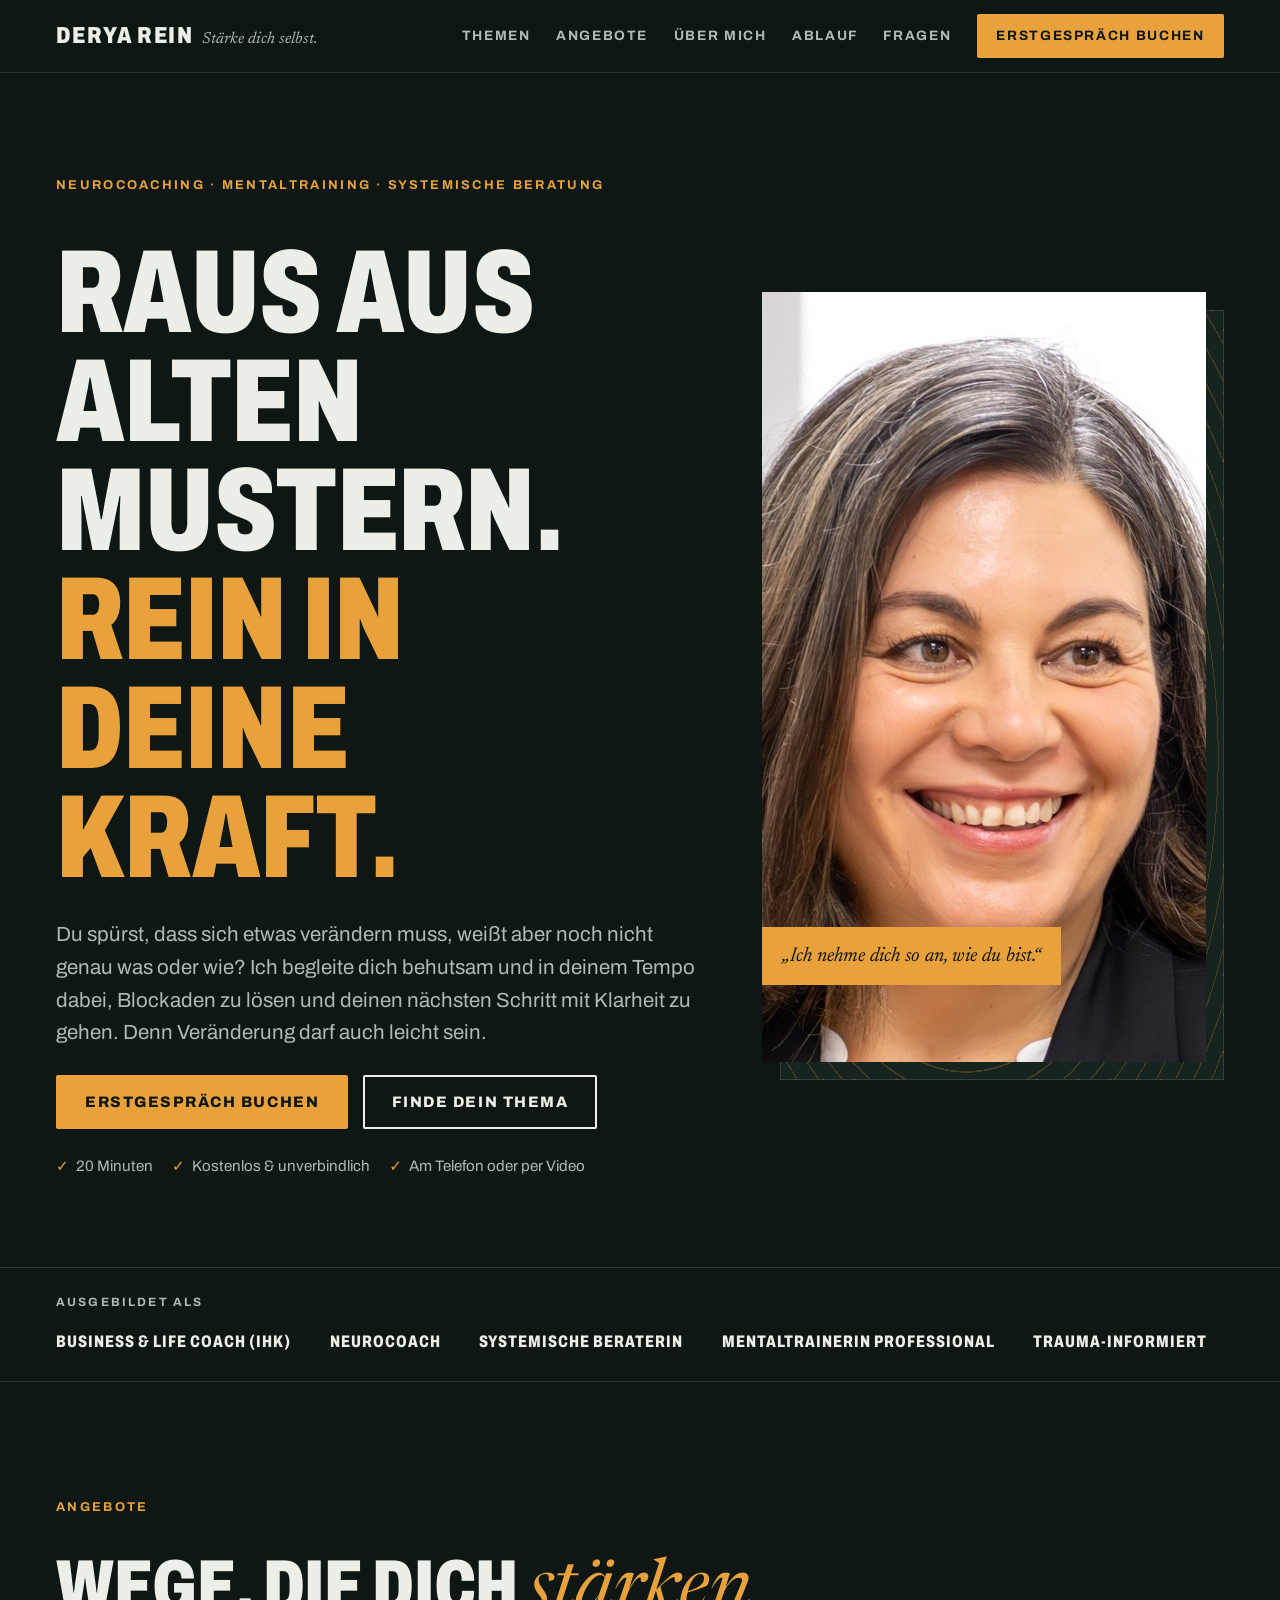
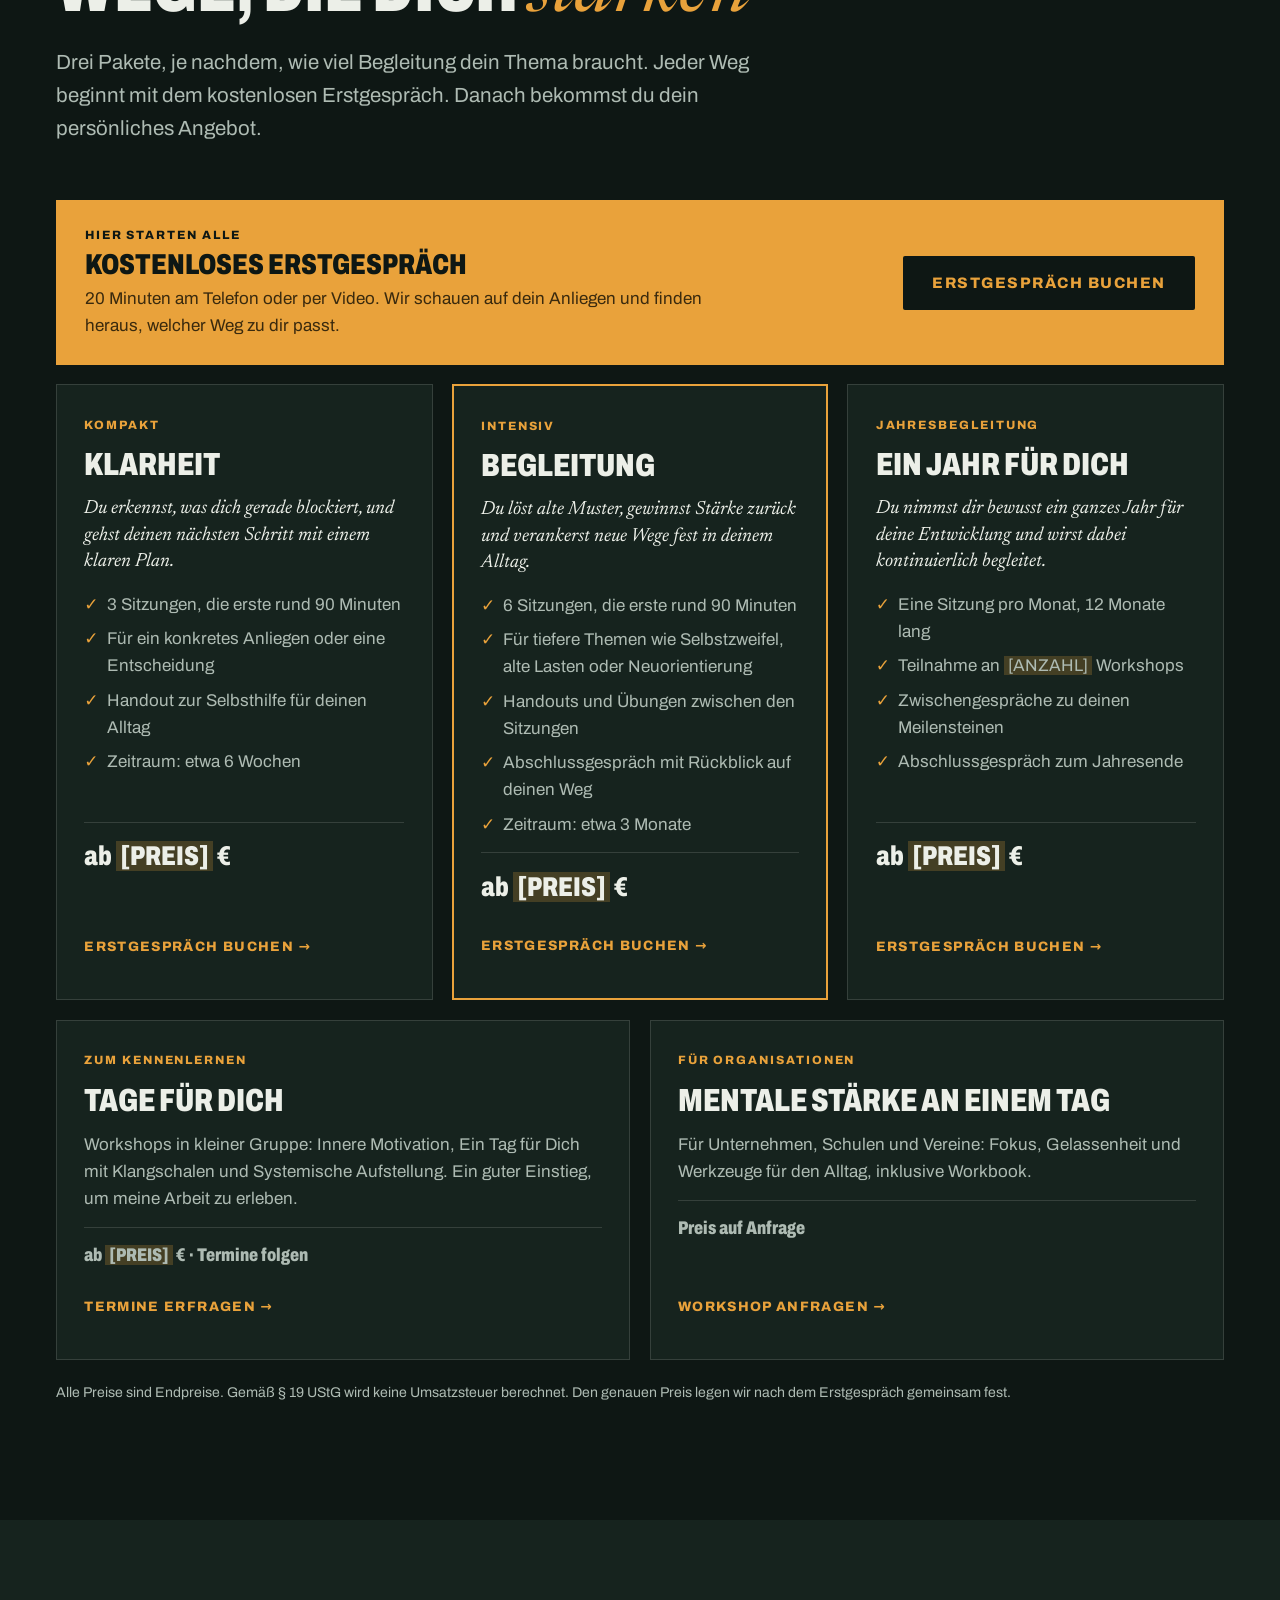
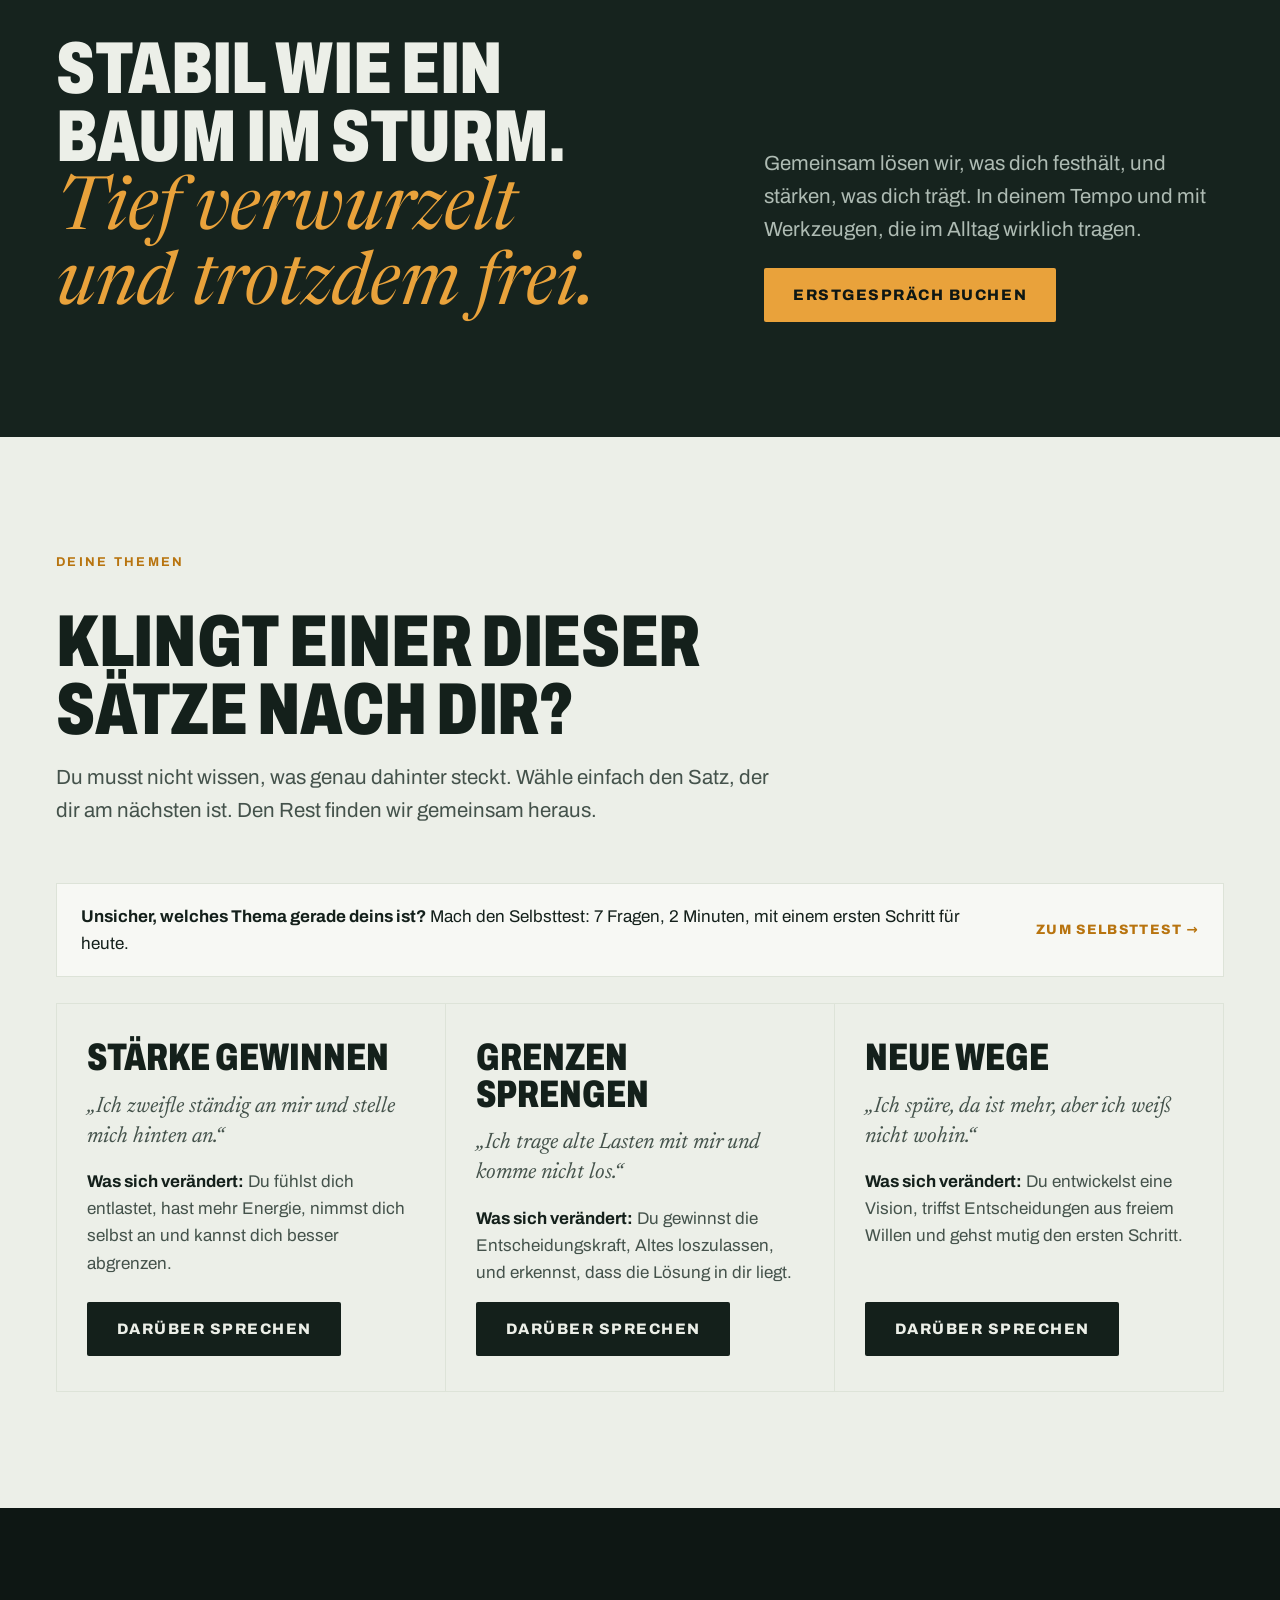
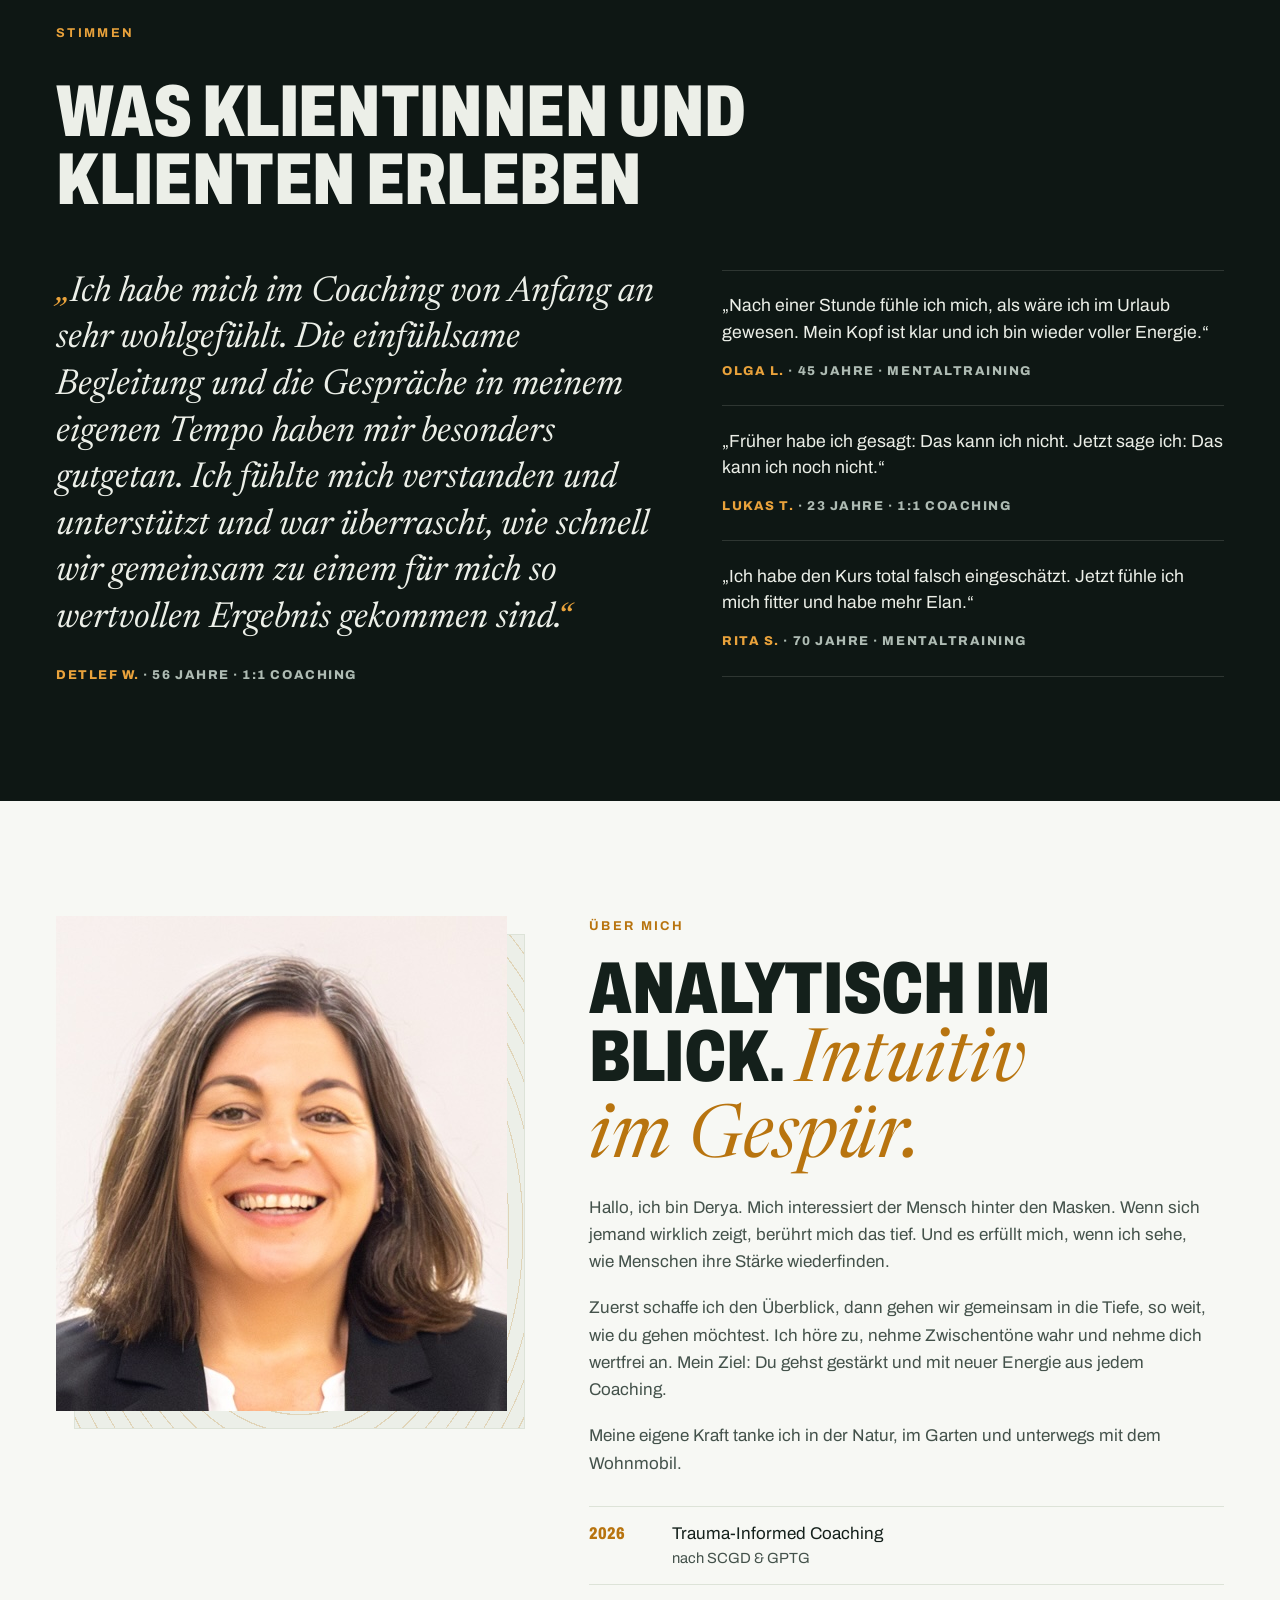
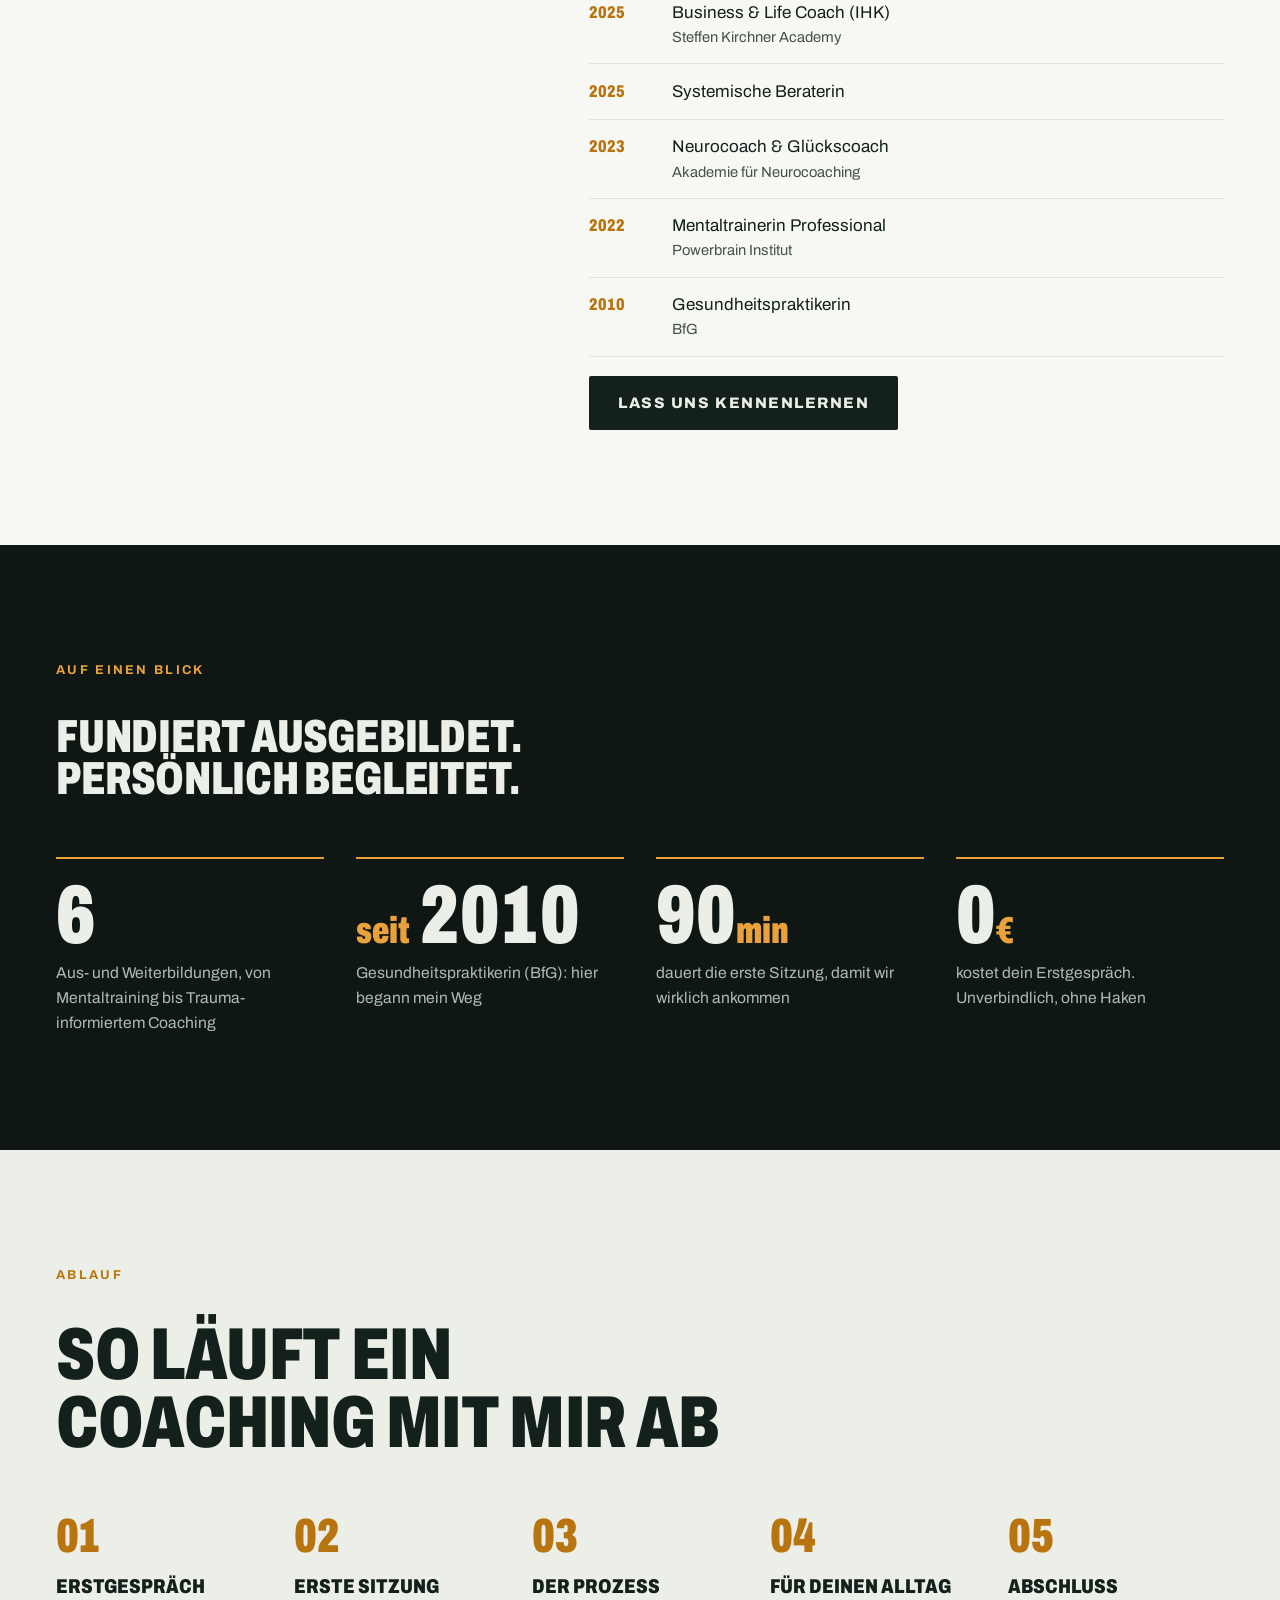
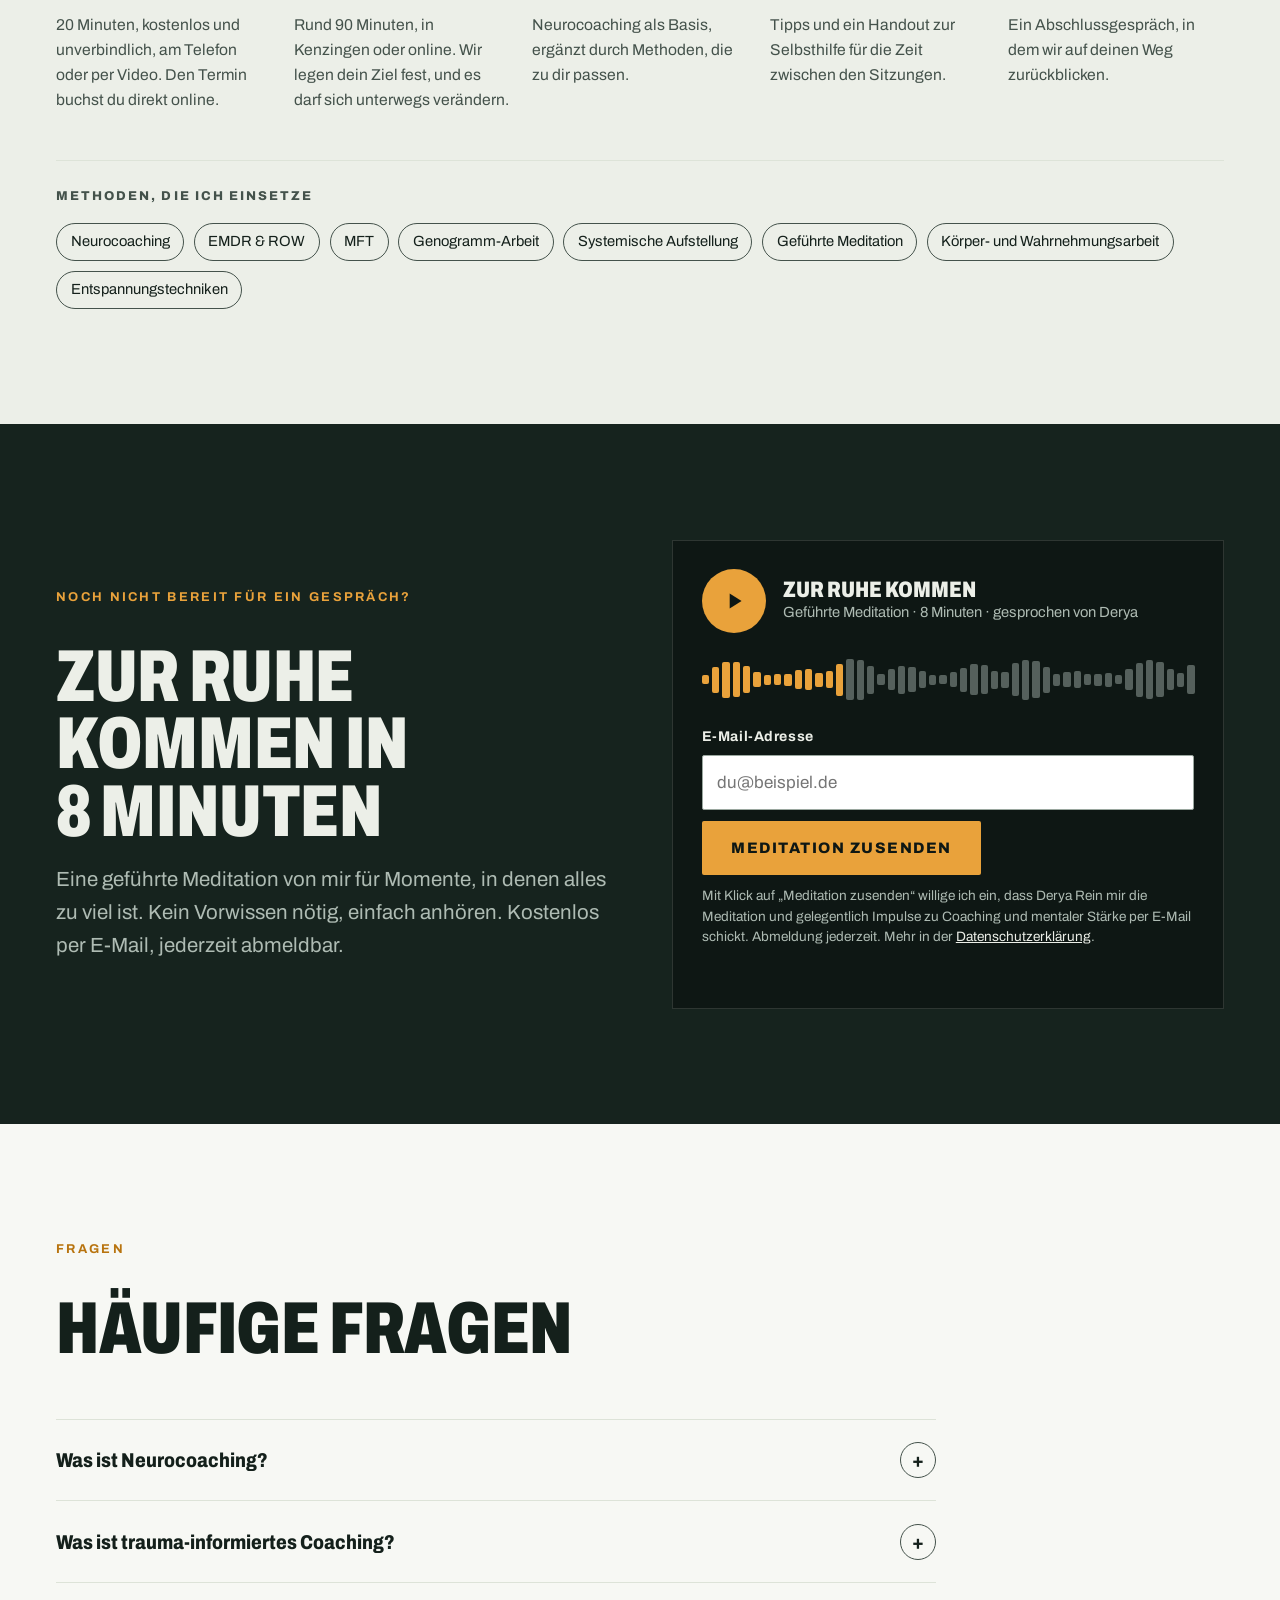
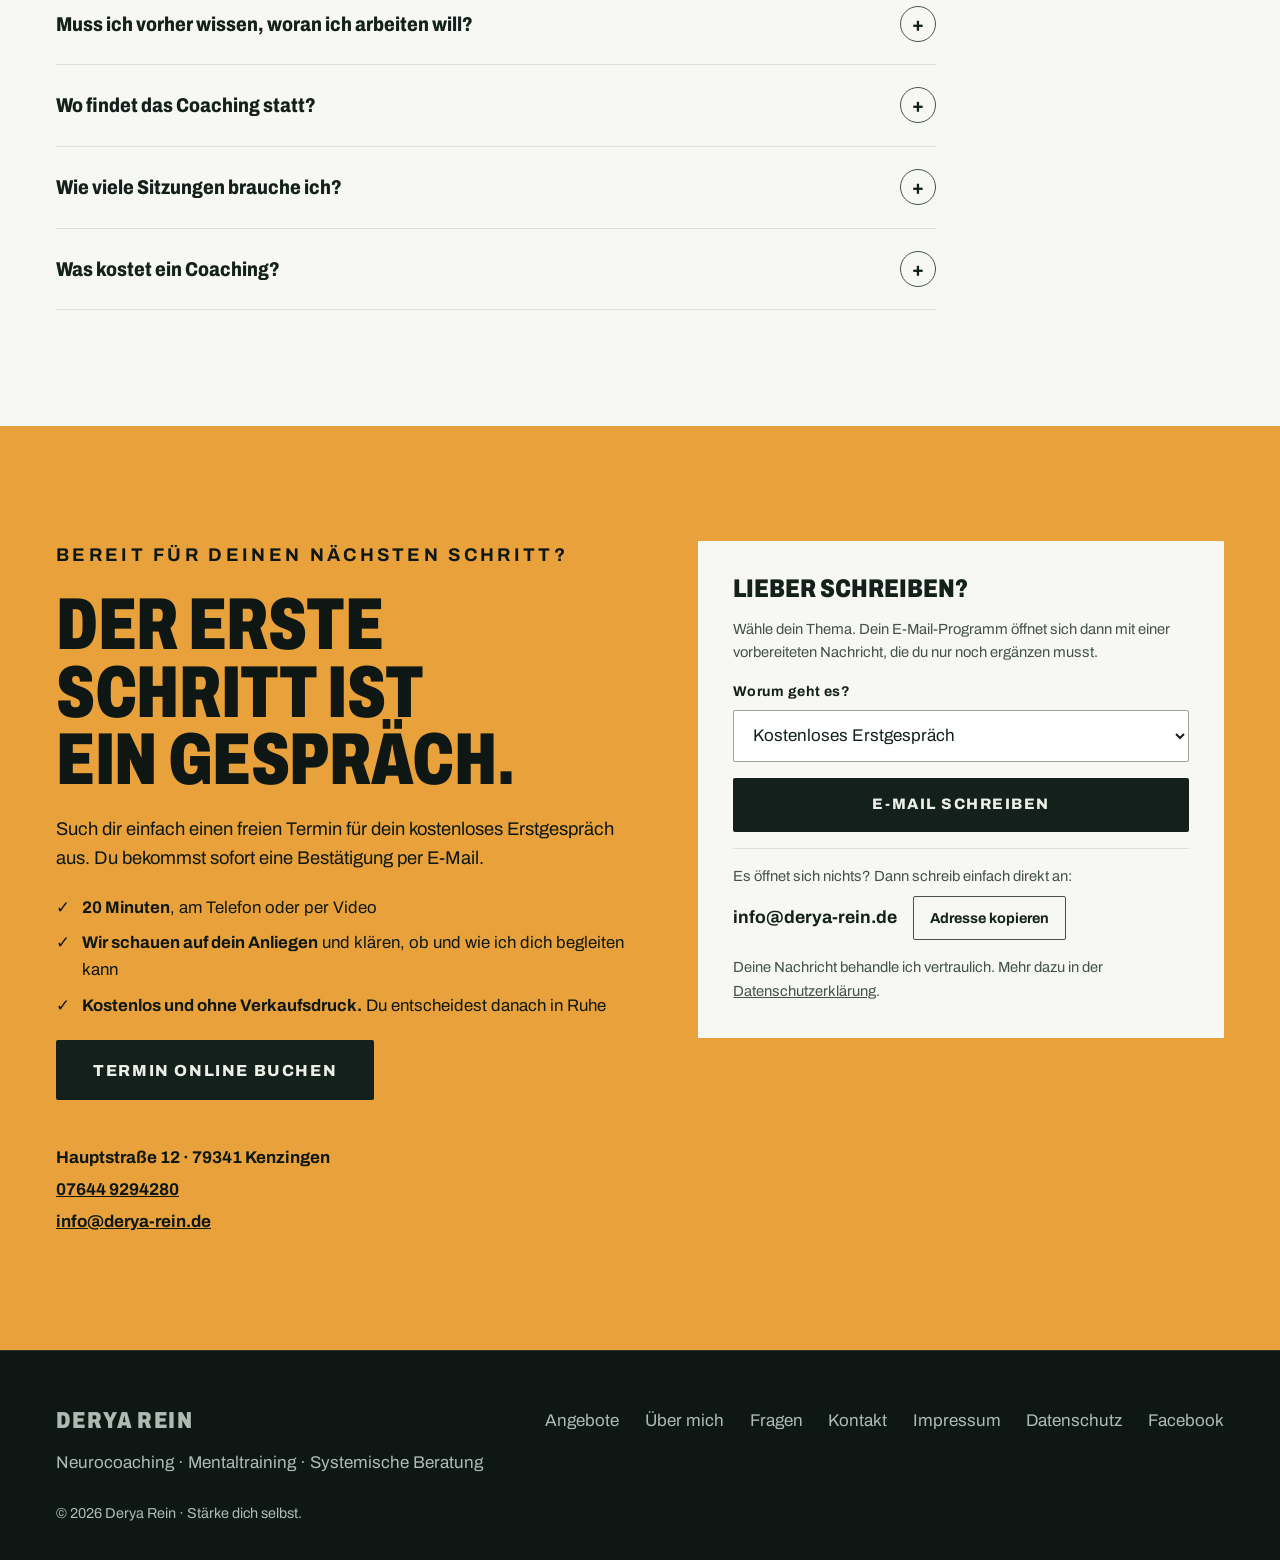
==== index.html @ 61c7cfdc "Selbsttest „Welches Thema ist gerade deins?“ (Vorschlag 2) Neue Seite selbsttest.html: 7 Fragen, Aus" ====
<!DOCTYPE html>
<html lang="de">
<head>
<meta charset="UTF-8">
<meta name="viewport" content="width=device-width, initial-scale=1.0, viewport-fit=cover">
<title>Derya Rein Coaching</title>
<meta name="claude:viewport-fit-sides" content="cover">
<meta name="description" content="Derya Rein – Neurocoach, Mentaltrainerin und Systemische Beraterin. Raus aus alten Mustern. Rein in deine Kraft. Kostenloses Erstgespräch in Kenzingen oder online.">
<link rel="stylesheet" href="assets/fonts/fonts.css">
<style>
  /* Layout: Bühne wie bei einem großen Event – dunkle, kraftvolle Bänder im Wechsel mit hellen Ruhezonen; Jahresringe als Motiv für „tief verwurzelt“. */
  :root{
    --night:#0E1714;        /* Grund: Waldnacht */
    --night-2:#16231E;
    --night-line:rgba(236,239,232,.14);
    --sage:#ECEFE8;         /* helle Ruhezonen */
    --sage-2:#DDE3D8;
    --ink:#14201B;
    --ink-soft:#44524B;
    --paper:#F7F8F4;
    --on-night:#ECEFE8;
    --on-night-soft:#AEBBB3;
    --sun:#E9A23B;          /* Akzent: Sonnenaufgang, Kraft */
    --sun-deep:#B8740F;
    --font-display:'Archivo', 'Arial Narrow', system-ui, sans-serif;
    --font-body:'Archivo', system-ui, -apple-system, 'Segoe UI', sans-serif;
    --font-voice:'Newsreader', Georgia, 'Times New Roman', serif;
    --gutter-l:max(16px, env(safe-area-inset-left, 0px));
    --gutter-r:max(16px, env(safe-area-inset-right, 0px));
    color-scheme:dark;
  }

  *{box-sizing:border-box;}
  html{scroll-behavior:smooth; scroll-padding-top:84px;}
  @media (prefers-reduced-motion: reduce){ html{scroll-behavior:auto;} *{transition:none !important; animation:none !important;} }
  body{
    margin:0;
    background:var(--night);
    color:var(--on-night);
    font-family:var(--font-body);
    font-variation-settings:'wdth' 100;
    font-size:1.0625rem;
    line-height:1.6;
    -webkit-font-smoothing:antialiased;
  }
  body::before{content:""; position:fixed; inset:0 0 auto; height:env(safe-area-inset-top, 0px); z-index:60; background:var(--night);}
  img{max-width:100%;}
  a{color:inherit;}
  :focus-visible{outline:3px solid var(--sun); outline-offset:3px; border-radius:4px;}

  .inner{
    max-width:1200px;
    margin:0 auto;
    padding-left:var(--gutter-l);
    padding-right:var(--gutter-r);
  }
  .band{padding-block:clamp(4rem, 9vw, 7.5rem);}
  .band--light{background:var(--sage); color:var(--ink);}
  .band--paper{background:var(--paper); color:var(--ink);}
  .band--night2{background:var(--night-2);}

  h1,h2,h3{font-family:var(--font-display); text-wrap:balance; margin:0;}
  .display{
    font-weight:850;
    font-variation-settings:'wdth' 72;
    text-transform:uppercase;
    letter-spacing:-.005em;
    line-height:.92;
  }
  .h-xl{font-size:clamp(3rem, 9.5vw, 7.4rem);}
  .h-l{font-size:clamp(2.3rem, 6vw, 4.6rem);}
  .h-m{font-size:clamp(1.8rem, 4vw, 2.9rem);}
  .eyebrow{
    font-family:var(--font-display);
    font-weight:700;
    font-size:.8rem;
    letter-spacing:.18em;
    text-transform:uppercase;
    color:var(--sun);
    margin:0 0 1.1rem;
  }
  .band--light .eyebrow,.band--paper .eyebrow{color:var(--sun-deep);}
  .voice{font-family:var(--font-voice); font-style:italic; font-weight:400; text-transform:none; letter-spacing:0;}
  .lead{font-size:clamp(1.1rem, 1.6vw, 1.3rem); max-width:60ch; color:var(--on-night-soft); margin:0;}
  .band--light .lead,.band--paper .lead{color:var(--ink-soft);}
  .section-head{display:flex; flex-direction:column; gap:1.1rem; margin-bottom:clamp(2.2rem, 5vw, 3.5rem); max-width:820px;}

  /* Buttons */
  .btn{
    display:inline-flex; align-items:center; justify-content:center; gap:.6rem;
    min-height:54px; padding:0 1.7rem;
    font-family:var(--font-display); font-weight:800; font-size:.95rem;
    letter-spacing:.1em; text-transform:uppercase; text-decoration:none;
    border-radius:2px; border:2px solid transparent; cursor:pointer;
    transition:background .2s ease, color .2s ease, transform .2s ease;
  }
  .btn:hover{transform:translateY(-2px);}
  .btn--sun{background:var(--sun); color:var(--night);}
  .btn--sun:hover{background:#F3B658;}
  .btn--ghost{border-color:currentColor; color:var(--on-night); background:transparent;}
  .btn--ghost:hover{background:var(--on-night); color:var(--night);}
  .btn--ink{background:var(--ink); color:var(--sage);}
  .btn--ink:hover{background:#24342D;}
  .btn-row{display:flex; flex-wrap:wrap; gap:.9rem; align-items:center;}

  /* Header */
  .site-header{
    position:sticky; top:env(safe-area-inset-top, 0px); z-index:50;
    background:rgba(14,23,20,.92);
    backdrop-filter:saturate(140%) blur(10px);
    border-bottom:1px solid var(--night-line);
  }
  .nav{display:flex; align-items:center; justify-content:space-between; gap:1rem; min-height:72px;}
  .wordmark{
    font-family:var(--font-display); font-weight:850; font-variation-settings:'wdth' 80;
    font-size:1.45rem; letter-spacing:.06em; text-transform:uppercase; text-decoration:none;
    display:flex; align-items:baseline; gap:.55rem; white-space:nowrap;
  }
  .wordmark small{font-family:var(--font-voice); font-style:italic; font-weight:400; text-transform:none; letter-spacing:0; font-size:1rem; color:var(--on-night-soft);}
  .nav-links{display:flex; align-items:center; gap:1.6rem; list-style:none; margin:0; padding:0;}
  .nav-links a{
    font-family:var(--font-display); font-weight:700; font-size:.85rem; letter-spacing:.12em;
    text-transform:uppercase; text-decoration:none; color:var(--on-night-soft);
    min-height:44px; display:inline-flex; align-items:center;
  }
  .nav-links a:hover{color:var(--on-night);}
  .nav-links a.btn--sun,.nav-links a.btn--sun:hover{color:var(--night);}
  .nav-cta{min-height:44px; padding:0 1.1rem; font-size:.8rem;}
  .nav-toggle{
    display:none; background:none; border:1px solid var(--night-line); color:var(--on-night);
    width:48px; height:48px; border-radius:2px; cursor:pointer; align-items:center; justify-content:center;
  }
  @media (max-width: 920px){
    .nav-toggle{display:inline-flex;}
    .nav-links{
      position:absolute; left:0; right:0; top:100%;
      flex-direction:column; align-items:stretch; gap:0;
      background:var(--night); border-bottom:1px solid var(--night-line);
      padding:.5rem var(--gutter-r) 1.2rem var(--gutter-l);
      display:none;
    }
    .nav-links.is-open{display:flex;}
    .nav-links a{padding:.4rem 0; font-size:1rem;}
    .nav-links li:last-child{margin-top:.6rem;}
    .wordmark small{display:none;}
  }

  /* Hero */
  .hero{position:relative; overflow:hidden; padding-block:clamp(3.5rem, 8vw, 6.5rem) clamp(3.5rem, 7vw, 5.5rem);}
  .hero-grid{display:grid; grid-template-columns:minmax(0, 1.25fr) minmax(0, .9fr); gap:clamp(2rem, 5vw, 4.5rem); align-items:center;}
  .hero-copy{display:flex; flex-direction:column; gap:1.6rem; min-width:0;}
  .hero h1 .line{display:block;}
  .hero h1 .sun{color:var(--sun);}
  .hero-note{font-size:.95rem; color:var(--on-night-soft); margin:0; display:flex; flex-wrap:wrap; gap:.4rem 1.2rem;}
  .hero-note span::before{content:"✓"; color:var(--sun); margin-right:.45rem; font-weight:700;}
  @media (max-width: 860px){ .hero-grid{grid-template-columns:1fr;} }

  /* Jahresringe: Platzhalter fürs Porträt */
  .rings{
    position:relative; width:100%; max-width:100%; aspect-ratio:4 / 5;
    background:
      repeating-radial-gradient(ellipse at 42% 58%, transparent 0 13px, rgba(233,162,59,.16) 13px 14px),
      var(--night-2);
    border:1px solid var(--night-line);
    display:flex; align-items:flex-end;
  }
  .rings--square{aspect-ratio:1 / 1;}
  .photo{position:relative; max-width:100%; margin:0;}
  .photo::before{
    content:""; position:absolute; inset:18px 0 -18px 18px; z-index:0;
    background:repeating-radial-gradient(ellipse at 42% 58%, transparent 0 13px, rgba(233,162,59,.22) 13px 14px), var(--night-2);
    border:1px solid var(--night-line);
  }
  .photo img{position:relative; z-index:1; display:block; width:calc(100% - 18px); max-width:100%; aspect-ratio:4 / 5; object-fit:cover; object-position:50% 30%;}
  .photo--square img{aspect-ratio:1 / 1; object-position:50% 25%;}
  .band--paper .photo::before{background:repeating-radial-gradient(ellipse at 50% 60%, transparent 0 13px, rgba(184,116,15,.22) 13px 14px), var(--sage); border-color:var(--sage-2);}
  .photo-label{
    margin:1rem; padding:.55rem .8rem; background:var(--night); border:1px dashed var(--on-night-soft);
    color:var(--on-night-soft); font-size:.85rem; line-height:1.4;
  }
  .hero-quote{
    position:absolute; left:0; bottom:10%; z-index:2;
    max-width:78%; background:var(--sun); color:var(--night);
    padding:1rem 1.25rem; font-family:var(--font-voice); font-style:italic; font-size:1.25rem; line-height:1.3;
    margin:0;
  }

  /* Qualifikationsleiste (wie „Featured in“) */
  .creds{border-block:1px solid var(--night-line); background:var(--night);}
  .creds .inner{display:flex; flex-wrap:wrap; align-items:center; gap:1rem 2.6rem; padding-block:1.6rem;}
  .creds-label{font-size:.75rem; letter-spacing:.18em; text-transform:uppercase; color:var(--on-night-soft); font-weight:700;}
  .creds-list{display:flex; flex-wrap:wrap; gap:.8rem 2.4rem; list-style:none; margin:0; padding:0;}
  .creds-list li{font-family:var(--font-display); font-weight:800; font-variation-settings:'wdth' 75; text-transform:uppercase; letter-spacing:.06em; font-size:1.05rem; color:var(--on-night);}

  /* Wege-Karussell (wie die Event-Karten) */
  .path{
    scroll-snap-align:start; background:var(--night-2); border:1px solid var(--night-line);
    padding:1.8rem 1.6rem; display:flex; flex-direction:column; gap:.9rem; min-height:380px;
  }
  .path--first{background:var(--sun); color:var(--night); border-color:var(--sun);}
  .path-tag{font-size:.75rem; letter-spacing:.16em; text-transform:uppercase; font-weight:800; color:var(--sun);}
  .path--first .path-tag{color:var(--night);}
  .path h3{font-weight:850; font-variation-settings:'wdth' 75; text-transform:uppercase; font-size:1.9rem; line-height:1;}
  .path p{margin:0; color:var(--on-night-soft);}
  .path--first p{color:#3A2A0E;}
  .path ul{margin:0; padding-left:1.1rem; color:var(--on-night-soft);}
  .path-meta{font-weight:700; font-size:.95rem; color:var(--on-night);}
  .path--first .path-meta{color:var(--night);}
  .path-link{
    margin-top:auto; font-family:var(--font-display); font-weight:800; letter-spacing:.1em; text-transform:uppercase;
    font-size:.85rem; text-decoration:none; min-height:44px; display:inline-flex; align-items:center; gap:.5rem; color:var(--sun);
  }
  .path--first .path-link{color:var(--night);}
  .path-link:hover{text-decoration:underline; text-underline-offset:4px;}

  /* Pakete */
  .start-strip{display:flex; flex-wrap:wrap; align-items:center; justify-content:space-between; gap:1.2rem 2rem; background:var(--sun); color:var(--night); padding:1.6rem 1.8rem; margin-bottom:1.2rem;}
  .start-strip > div{flex:1 1 420px; min-width:0; display:flex; flex-direction:column; gap:.35rem;}
  .start-strip .path-tag{color:var(--night);}
  .start-strip h3{font-weight:850; font-variation-settings:'wdth' 75; text-transform:uppercase; font-size:1.8rem; line-height:1;}
  .start-strip p{margin:0; color:#3A2A0E; max-width:62ch;}
  .start-strip .btn--sun{background:var(--night); color:var(--sun);}
  .start-strip .btn--sun:hover{background:#24342D;}
  .packages{display:grid; grid-template-columns:repeat(3, minmax(0, 1fr)); gap:1.2rem; align-items:stretch;}
  @media (max-width: 960px){ .packages{grid-template-columns:1fr;} }
  .pkg,.extra{background:var(--night-2); border:1px solid var(--night-line); padding:1.9rem 1.7rem; display:flex; flex-direction:column; gap:.9rem; min-width:0;}
  .pkg--featured{border:2px solid var(--sun);}
  .pkg h3,.extra h3{font-weight:850; font-variation-settings:'wdth' 75; text-transform:uppercase; font-size:2rem; line-height:1;}
  .pkg-promise{margin:0; font-family:var(--font-voice); font-style:italic; font-size:1.2rem; line-height:1.4; color:var(--on-night);}
  .pkg-list{margin:0; padding:0; list-style:none; display:flex; flex-direction:column; gap:.45rem; color:var(--on-night-soft);}
  .pkg-list li{padding-left:1.4rem; position:relative;}
  .pkg-list li::before{content:"✓"; position:absolute; left:0; color:var(--sun); font-weight:800;}
  .pkg-price{margin:auto 0 0; padding-top:.8rem; border-top:1px solid var(--night-line); font-family:var(--font-display); font-weight:850; font-variation-settings:'wdth' 75; font-size:1.7rem; color:var(--on-night); font-variant-numeric:tabular-nums;}
  .pkg-price--small{font-size:1.15rem; margin-top:0;}
  .todo-dark{background:rgba(233,162,59,.22); padding:0 .25rem;}
  .extras{display:grid; grid-template-columns:repeat(2, minmax(0, 1fr)); gap:1.2rem; margin-top:1.2rem;}
  @media (max-width: 760px){ .extras{grid-template-columns:1fr;} }
  .extra p{margin:0; color:var(--on-night-soft);}
  .extra .path-link{margin-top:auto;}
  .price-note{margin:1.4rem 0 0; font-size:.88rem; color:var(--on-night-soft);}

  /* Statement-Band */
  .statement{text-align:left;}
  .statement .inner{display:grid; grid-template-columns:minmax(0, 1.4fr) minmax(0, 1fr); gap:2rem 4rem; align-items:end;}
  @media (max-width: 820px){ .statement .inner{grid-template-columns:1fr;} }

  /* Drei Säulen */
  .test-teaser{display:flex; flex-wrap:wrap; align-items:center; justify-content:space-between; gap:.8rem 2rem; margin:0 0 1.6rem; padding:1.2rem 1.5rem; background:var(--paper); border:1px solid var(--sage-2); color:var(--ink); text-decoration:none;}
  .test-teaser:hover{border-color:var(--ink-soft);}
  .test-teaser > span:first-child{flex:1 1 420px; min-width:0;}
  .test-teaser-cta{font-family:var(--font-display); font-weight:800; letter-spacing:.1em; text-transform:uppercase; font-size:.85rem; color:var(--sun-deep); white-space:nowrap;}
  .pillars{display:grid; grid-template-columns:repeat(3, minmax(0, 1fr)); gap:1px; background:var(--sage-2); border:1px solid var(--sage-2);}
  @media (max-width: 900px){ .pillars{grid-template-columns:1fr;} }
  .pillar{background:var(--sage); padding:2.2rem 1.9rem; display:flex; flex-direction:column; gap:1rem; min-width:0;}
  .pillar-name{font-family:var(--font-display); font-weight:850; font-variation-settings:'wdth' 72; text-transform:uppercase; font-size:2.4rem; line-height:.95; color:var(--ink);}
  .pillar-quote{font-family:var(--font-voice); font-style:italic; font-size:1.4rem; line-height:1.35; margin:0; color:var(--ink);}
  .pillar p{margin:0; color:var(--ink-soft);}
  .pillar strong{color:var(--ink);}
  .pillar .btn{margin-top:auto; align-self:flex-start;}

  /* Stimmen */
  .voices-feature{display:grid; grid-template-columns:minmax(0, 1.2fr) minmax(0, 1fr); gap:clamp(2rem, 5vw, 4rem); align-items:start;}
  @media (max-width: 900px){ .voices-feature{grid-template-columns:1fr;} }
  .voice-big blockquote{margin:0 0 1.4rem; font-family:var(--font-voice); font-style:italic; font-size:clamp(1.5rem, 2.8vw, 2.25rem); line-height:1.3; color:var(--on-night);}
  .voice-big blockquote::before{content:"„"; color:var(--sun);}
  .voice-big blockquote::after{content:"“"; color:var(--sun);}
  .who{font-family:var(--font-display); font-weight:800; letter-spacing:.12em; text-transform:uppercase; font-size:.8rem; color:var(--on-night-soft);}
  .who b{color:var(--sun); font-weight:800;}
  .voice-list{display:flex; flex-direction:column; gap:0; margin:0; padding:0; list-style:none;}
  .voice-list li{padding:1.4rem 0; border-top:1px solid var(--night-line);}
  .voice-list li:last-child{border-bottom:1px solid var(--night-line);}
  .voice-list blockquote{margin:0 0 .6rem; font-size:1.1rem; line-height:1.5;}

  /* Über mich */
  .about-grid{display:grid; grid-template-columns:minmax(0, .85fr) minmax(0, 1.15fr); gap:clamp(2rem, 5vw, 4.5rem); align-items:start;}
  @media (max-width: 900px){ .about-grid{grid-template-columns:1fr;} }
  .band--paper .rings{background:repeating-radial-gradient(ellipse at 50% 60%, transparent 0 13px, rgba(184,116,15,.18) 13px 14px), var(--sage);border-color:var(--sage-2);}
  .band--paper .photo-label{background:var(--paper); color:var(--ink-soft); border-color:var(--ink-soft);}
  .about-copy{display:flex; flex-direction:column; gap:1.2rem; min-width:0;}
  .about-copy p{margin:0; color:var(--ink-soft); max-width:62ch;}
  .about-copy .h-l{color:var(--ink);}
  .timeline{list-style:none; margin:.6rem 0 0; padding:0; border-top:1px solid var(--sage-2);}
  .timeline li{display:grid; grid-template-columns:4.2rem minmax(0, 1fr); gap:1rem; padding:.85rem 0; border-bottom:1px solid var(--sage-2); color:var(--ink);}
  .timeline .yr{font-family:var(--font-display); font-weight:850; font-variation-settings:'wdth' 75; color:var(--sun-deep); font-variant-numeric:tabular-nums;}
  .timeline .org{display:block; color:var(--ink-soft); font-size:.92rem;}

  /* Fakten (wie die Ergebnis-Zahlen) */
  .facts{display:grid; grid-template-columns:repeat(4, minmax(0, 1fr)); gap:2rem;}
  @media (max-width: 900px){ .facts{grid-template-columns:repeat(2, minmax(0, 1fr));} }
  .fact{border-top:2px solid var(--sun); padding-top:1.2rem; display:flex; flex-direction:column; gap:.4rem; min-width:0;}
  .fact-num{font-family:var(--font-display); font-weight:900; font-variation-settings:'wdth' 68; font-size:clamp(3rem, 7vw, 5.2rem); line-height:.9; color:var(--on-night); font-variant-numeric:tabular-nums;}
  .fact-num small{font-size:.45em; color:var(--sun);}
  .fact p{margin:0; color:var(--on-night-soft); font-size:.98rem;}

  /* Ablauf */
  .steps{list-style:none; margin:0; padding:0; display:grid; grid-template-columns:repeat(5, minmax(0, 1fr)); gap:1.4rem; counter-reset:step;}
  @media (max-width: 1000px){ .steps{grid-template-columns:repeat(2, minmax(0, 1fr));} }
  @media (max-width: 560px){ .steps{grid-template-columns:1fr;} }
  .steps li{counter-increment:step; display:flex; flex-direction:column; gap:.6rem; min-width:0;}
  .steps li::before{
    content:counter(step, decimal-leading-zero);
    font-family:var(--font-display); font-weight:900; font-variation-settings:'wdth' 68;
    font-size:3rem; line-height:1; color:var(--sun-deep);
  }
  .steps h3{font-weight:850; font-variation-settings:'wdth' 80; text-transform:uppercase; font-size:1.25rem; color:var(--ink);}
  .steps p{margin:0; color:var(--ink-soft); font-size:.98rem;}
  .methods{margin-top:3rem; padding-top:1.6rem; border-top:1px solid var(--sage-2); display:flex; flex-wrap:wrap; gap:.6rem;}
  .methods-label{width:100%; font-weight:800; font-size:.8rem; letter-spacing:.16em; text-transform:uppercase; color:var(--ink-soft); margin-bottom:.4rem;}
  .chip{border:1px solid var(--ink-soft); color:var(--ink); padding:.4rem .85rem; font-size:.92rem; border-radius:999px;}

  /* Meditation (wie Podcast/Shop) */
  .gift{display:grid; grid-template-columns:minmax(0, 1fr) minmax(0, 1fr); gap:clamp(2rem, 5vw, 4rem); align-items:center;}
  @media (max-width: 860px){ .gift{grid-template-columns:1fr;} }
  .player{
    background:var(--night); border:1px solid var(--night-line); padding:1.8rem; display:flex; flex-direction:column; gap:1.4rem;
  }
  .player-top{display:flex; align-items:center; gap:1.1rem;}
  .play{width:64px; height:64px; border-radius:50%; background:var(--sun); color:var(--night); display:inline-flex; align-items:center; justify-content:center; flex:none;}
  .player-title{font-family:var(--font-display); font-weight:850; font-variation-settings:'wdth' 78; text-transform:uppercase; font-size:1.4rem; line-height:1.05;}
  .player-sub{color:var(--on-night-soft); font-size:.92rem;}
  .wave{display:flex; align-items:center; gap:3px; height:48px;}
  .wave span{flex:1; background:var(--on-night-soft); opacity:.45; border-radius:2px;}
  .wave span.on{background:var(--sun); opacity:1;}
  .inline-form{display:flex; flex-wrap:wrap; gap:.7rem; align-items:flex-end;}
  .inline-form .field{flex:1 1 240px; min-width:0;}

  /* Formulare */
  .field{display:flex; flex-direction:column; gap:.4rem;}
  .field label{font-weight:700; font-size:.88rem; letter-spacing:.04em;}
  .field input,.field select,.field textarea{
    font:inherit; color:var(--ink); background:#FFFFFF; border:1px solid #9AA79F; border-radius:2px;
    padding:.8rem .9rem; min-height:52px; width:100%;
  }
  .field textarea{min-height:130px; resize:vertical;}
  .on-night .field label{color:var(--on-night);}
  .form-status{margin:0; font-size:.92rem; min-height:1.4em;}
  .hp{position:absolute; left:-9999px; width:1px; height:1px; opacity:0;}
  .consent{width:100%; margin:0; font-size:.85rem; line-height:1.5; color:var(--on-night-soft);}
  .consent a{color:var(--on-night);}
  .form-status.is-shown{padding:.7rem .9rem; border:1px dashed currentColor;}

  /* FAQ */
  .faq{max-width:880px;}
  .faq details{border-top:1px solid var(--sage-2);}
  .faq details:last-child{border-bottom:1px solid var(--sage-2);}
  .faq summary{
    list-style:none; cursor:pointer; display:flex; justify-content:space-between; align-items:center; gap:1.2rem;
    padding:1.4rem 0; min-height:44px;
    font-family:var(--font-display); font-weight:800; font-variation-settings:'wdth' 85; font-size:1.25rem; color:var(--ink);
  }
  .faq summary::-webkit-details-marker{display:none;}
  .faq .plus{flex:none; width:36px; height:36px; border:1px solid var(--ink-soft); border-radius:50%; display:inline-flex; align-items:center; justify-content:center; transition:transform .2s ease; color:var(--ink);}
  .faq details[open] .plus{transform:rotate(45deg);}
  .faq details p{margin:0 0 1.5rem; color:var(--ink-soft); max-width:68ch;}

  /* Abschluss + Kontakt */
  .finale{background:var(--sun); color:var(--night);}
  .finale-grid{display:grid; grid-template-columns:minmax(0, 1.1fr) minmax(0, 1fr); gap:clamp(2rem, 5vw, 4rem); align-items:start;}
  @media (max-width: 900px){ .finale-grid{grid-template-columns:1fr;} }
  .finale .eyebrow{color:var(--night);}
  .finale p{margin:0; max-width:52ch; font-size:1.15rem;}
  .contact-lines{display:flex; flex-direction:column; gap:.3rem; font-weight:700; margin-top:1.4rem;}
  .contact-card{background:var(--paper); color:var(--ink); padding:clamp(1.4rem, 3vw, 2.2rem); display:flex; flex-direction:column; gap:1rem;}
  .contact-card .row{display:grid; grid-template-columns:repeat(2, minmax(0, 1fr)); gap:1rem;}
  @media (max-width: 520px){ .contact-card .row{grid-template-columns:1fr;} }
  .fine{font-size:.85rem; color:var(--ink-soft); margin:0;}
  .finale .contact-card p{font-size:.92rem; max-width:none;}
  .finale .contact-card .form-status:empty{display:none;}
  .mail-title{font-family:var(--font-display); font-weight:850; font-variation-settings:'wdth' 80; text-transform:uppercase; font-size:1.6rem; line-height:1; color:var(--ink);}
  .mail-fallback{border-top:1px solid var(--sage-2); padding-top:1rem; display:flex; flex-direction:column; gap:.5rem;}
  .mail-copy{display:flex; flex-wrap:wrap; align-items:center; gap:.6rem 1rem;}
  .mail-address{font-weight:700; font-size:1.1rem; color:var(--ink); user-select:all; overflow-wrap:anywhere;}
  .copy-btn{font:inherit; font-weight:700; font-size:.9rem; color:var(--ink); background:transparent; border:1px solid var(--ink-soft); border-radius:2px; padding:0 1rem; min-height:44px; cursor:pointer;}
  .copy-btn:hover{background:var(--ink); color:var(--paper);}

  /* Online-Buchung */
  .talk-facts{list-style:none; margin:0; padding:0; display:flex; flex-direction:column; gap:.55rem; font-size:1.05rem;}
  .talk-facts li{padding-left:1.6rem; position:relative;}
  .talk-facts li::before{content:"✓"; position:absolute; left:0; font-weight:800;}
  .btn--big{min-height:60px; padding:0 2.2rem; font-size:1rem;}
  .book-bar{
    position:fixed; left:0; right:0; bottom:0; z-index:55;
    display:flex; align-items:center; justify-content:space-between; gap:.8rem;
    background:var(--night); border-top:1px solid var(--night-line);
    padding:.7rem max(16px, env(safe-area-inset-right, 0px)) calc(.7rem + env(safe-area-inset-bottom, 0px)) max(16px, env(safe-area-inset-left, 0px));
    box-shadow:0 -8px 24px rgba(0,0,0,.35);
  }
  .book-bar[hidden]{display:none !important;}
  .book-bar-text{font-size:.9rem; color:var(--on-night-soft); line-height:1.3;}
  .book-bar .btn{min-height:48px; padding:0 1.1rem; font-size:.8rem; flex:none;}
  @media (min-width: 761px){ .book-bar{display:none !important;} }

  /* Footer */
  .site-footer{padding-block:3rem calc(2.2rem + env(safe-area-inset-bottom, 0px)); border-top:1px solid var(--night-line);}
  .footer-grid{display:flex; flex-wrap:wrap; justify-content:space-between; gap:2rem;}
  .footer-grid nav ul{list-style:none; margin:0; padding:0; display:flex; flex-wrap:wrap; gap:.4rem 1.6rem;}
  .footer-grid a{color:var(--on-night-soft); text-decoration:none; min-height:44px; display:inline-flex; align-items:center;}
  .footer-grid a:hover{color:var(--on-night);}
  .copy{color:var(--on-night-soft); font-size:.9rem; margin:1.6rem 0 0;}
</style>
</head>
<body>

<header class="site-header">
  <div class="inner nav">
    <a class="wordmark" href="#start">Derya Rein <small>Stärke dich selbst.</small></a>
    <button class="nav-toggle" type="button" aria-expanded="false" aria-controls="nav-links" aria-label="Menü öffnen">
      <svg width="22" height="22" viewBox="0 0 24 24" fill="none" stroke="currentColor" stroke-width="2" aria-hidden="true"><path d="M3 6h18M3 12h18M3 18h18"/></svg>
    </button>
    <ul class="nav-links" id="nav-links">
      <li><a href="#themen">Themen</a></li>
      <li><a href="#wege">Angebote</a></li>
      <li><a href="#ueber-mich">Über mich</a></li>
      <li><a href="#ablauf">Ablauf</a></li>
      <li><a href="#fragen">Fragen</a></li>
      <li><a class="btn btn--sun nav-cta" href="#kontakt" data-book>Erstgespräch buchen</a></li>
    </ul>
  </div>
</header>

<main id="start">

  <!-- Hero -->
  <section class="hero">
    <div class="inner hero-grid">
      <div class="hero-copy">
        <p class="eyebrow">Neurocoaching · Mentaltraining · Systemische Beratung</p>
        <h1 class="display h-xl">
          <span class="line">Raus aus</span>
          <span class="line">alten Mustern.</span>
          <span class="line sun">Rein in deine Kraft.</span>
        </h1>
        <p class="lead">Du spürst, dass sich etwas verändern muss, weißt aber noch nicht genau was oder wie? Ich begleite dich behutsam und in deinem Tempo dabei, Blockaden zu lösen und deinen nächsten Schritt mit Klarheit zu gehen. Denn Veränderung darf auch leicht sein.</p>
        <div class="btn-row">
          <a class="btn btn--sun" href="#kontakt" data-book>Erstgespräch buchen</a>
          <a class="btn btn--ghost" href="selbsttest.html">Finde dein Thema</a>
        </div>
        <p class="hero-note"><span>20 Minuten</span><span>Kostenlos &amp; unverbindlich</span><span>Am Telefon oder per Video</span></p>
      </div>
      <div style="position:relative; min-width:0">
        <figure class="photo">
          <img src="assets/derya-rein-portrait.jpg" width="674" height="770" alt="Derya Rein lächelt im Gespräch">
        </figure>
        <p class="hero-quote">„Ich nehme dich so an, wie du bist.“</p>
      </div>
    </div>
  </section>

  <!-- Qualifikationen -->
  <section class="creds" aria-label="Ausbildungen und Zertifikate">
    <div class="inner">
      <span class="creds-label">Ausgebildet als</span>
      <ul class="creds-list">
        <li>Business &amp; Life Coach (IHK)</li>
        <li>Neurocoach</li>
        <li>Systemische Beraterin</li>
        <li>Mentaltrainerin Professional</li>
        <li>Trauma-informiert</li>
      </ul>
    </div>
  </section>

  <!-- Wege (Karussell) -->
  <section class="band" id="wege" aria-labelledby="wege-title">
    <div class="inner">
      <div class="section-head">
        <p class="eyebrow">Angebote</p>
        <h2 class="display h-l" id="wege-title">Wege, die dich <span class="voice" style="color:var(--sun)">stärken</span></h2>
        <p class="lead">Drei Pakete, je nachdem, wie viel Begleitung dein Thema braucht. Jeder Weg beginnt mit dem kostenlosen Erstgespräch. Danach bekommst du dein persönliches Angebot.</p>
      </div>

      <div class="start-strip">
        <div>
          <span class="path-tag">Hier starten alle</span>
          <h3>Kostenloses Erstgespräch</h3>
          <p>20 Minuten am Telefon oder per Video. Wir schauen auf dein Anliegen und finden heraus, welcher Weg zu dir passt.</p>
        </div>
        <a class="btn btn--sun" href="#kontakt" data-book>Erstgespräch buchen</a>
      </div>

      <div class="packages">
        <article class="pkg">
          <span class="path-tag">Kompakt</span>
          <h3>Klarheit</h3>
          <p class="pkg-promise">Du erkennst, was dich gerade blockiert, und gehst deinen nächsten Schritt mit einem klaren Plan.</p>
          <ul class="pkg-list">
            <li>3 Sitzungen, die erste rund 90 Minuten</li>
            <li>Für ein konkretes Anliegen oder eine Entscheidung</li>
            <li>Handout zur Selbsthilfe für deinen Alltag</li>
            <li>Zeitraum: etwa 6 Wochen</li>
          </ul>
          <p class="pkg-price">ab <span class="todo-dark">[PREIS]</span> €</p>
          <a class="path-link" href="#kontakt" data-book data-topic="Klarheit (3 Sitzungen)">Erstgespräch buchen →</a>
        </article>
        <article class="pkg pkg--featured">
          <span class="path-tag">Intensiv</span>
          <h3>Begleitung</h3>
          <p class="pkg-promise">Du löst alte Muster, gewinnst Stärke zurück und verankerst neue Wege fest in deinem Alltag.</p>
          <ul class="pkg-list">
            <li>6 Sitzungen, die erste rund 90 Minuten</li>
            <li>Für tiefere Themen wie Selbstzweifel, alte Lasten oder Neuorientierung</li>
            <li>Handouts und Übungen zwischen den Sitzungen</li>
            <li>Abschlussgespräch mit Rückblick auf deinen Weg</li>
            <li>Zeitraum: etwa 3 Monate</li>
          </ul>
          <p class="pkg-price">ab <span class="todo-dark">[PREIS]</span> €</p>
          <a class="path-link" href="#kontakt" data-book data-topic="Begleitung (6 Sitzungen)">Erstgespräch buchen →</a>
        </article>
        <article class="pkg">
          <span class="path-tag">Jahresbegleitung</span>
          <h3>Ein Jahr für dich</h3>
          <p class="pkg-promise">Du nimmst dir bewusst ein ganzes Jahr für deine Entwicklung und wirst dabei kontinuierlich begleitet.</p>
          <ul class="pkg-list">
            <li>Eine Sitzung pro Monat, 12 Monate lang</li>
            <li>Teilnahme an <span class="todo-dark">[ANZAHL]</span> Workshops</li>
            <li>Zwischengespräche zu deinen Meilensteinen</li>
            <li>Abschlussgespräch zum Jahresende</li>
          </ul>
          <p class="pkg-price">ab <span class="todo-dark">[PREIS]</span> €</p>
          <a class="path-link" href="#kontakt" data-book data-topic="Ein Jahr für dich">Erstgespräch buchen →</a>
        </article>
      </div>

      <div class="extras">
        <article class="extra">
          <span class="path-tag">Zum Kennenlernen</span>
          <h3>Tage für dich</h3>
          <p>Workshops in kleiner Gruppe: Innere Motivation, Ein Tag für Dich mit Klangschalen und Systemische Aufstellung. Ein guter Einstieg, um meine Arbeit zu erleben.</p>
          <p class="pkg-price pkg-price--small">ab <span class="todo-dark">[PREIS]</span> € · Termine folgen</p>
          <a class="path-link" href="#kontakt" data-topic="Workshop">Termine erfragen →</a>
        </article>
        <article class="extra">
          <span class="path-tag">Für Organisationen</span>
          <h3>Mentale Stärke an einem Tag</h3>
          <p>Für Unternehmen, Schulen und Vereine: Fokus, Gelassenheit und Werkzeuge für den Alltag, inklusive Workbook.</p>
          <p class="pkg-price pkg-price--small">Preis auf Anfrage</p>
          <a class="path-link" href="#kontakt" data-topic="Workshop für Organisation">Workshop anfragen →</a>
        </article>
      </div>
      <p class="price-note">Alle Preise sind Endpreise. Gemäß § 19 UStG wird keine Umsatzsteuer berechnet. Den genauen Preis legen wir nach dem Erstgespräch gemeinsam fest.</p>
    </div>
  </section>

  <!-- Statement -->
  <section class="band band--night2 statement" aria-label="Leitgedanke">
    <div class="inner">
      <h2 class="display h-l">Stabil wie ein Baum im Sturm. <span class="voice" style="color:var(--sun)">Tief verwurzelt und trotzdem frei.</span></h2>
      <div style="display:flex; flex-direction:column; gap:1.4rem">
        <p class="lead">Gemeinsam lösen wir, was dich festhält, und stärken, was dich trägt. In deinem Tempo und mit Werkzeugen, die im Alltag wirklich tragen.</p>
        <div><a class="btn btn--sun" href="#kontakt" data-book>Erstgespräch buchen</a></div>
      </div>
    </div>
  </section>

  <!-- Drei Säulen -->
  <section class="band band--light" id="themen" aria-labelledby="themen-title">
    <div class="inner">
      <div class="section-head">
        <p class="eyebrow">Deine Themen</p>
        <h2 class="display h-l" id="themen-title">Klingt einer dieser Sätze nach dir?</h2>
        <p class="lead">Du musst nicht wissen, was genau dahinter steckt. Wähle einfach den Satz, der dir am nächsten ist. Den Rest finden wir gemeinsam heraus.</p>
      </div>
      <a class="test-teaser" href="selbsttest.html">
        <span><strong>Unsicher, welches Thema gerade deins ist?</strong> Mach den Selbsttest: 7 Fragen, 2 Minuten, mit einem ersten Schritt für heute.</span>
        <span class="test-teaser-cta">Zum Selbsttest →</span>
      </a>
      <div class="pillars">
        <article class="pillar">
          <h3 class="pillar-name">Stärke gewinnen</h3>
          <p class="pillar-quote">„Ich zweifle ständig an mir und stelle mich hinten an.“</p>
          <p><strong>Was sich verändert:</strong> Du fühlst dich entlastet, hast mehr Energie, nimmst dich selbst an und kannst dich besser abgrenzen.</p>
          <a class="btn btn--ink" href="#kontakt" data-topic="Stärke gewinnen">Darüber sprechen</a>
        </article>
        <article class="pillar">
          <h3 class="pillar-name">Grenzen sprengen</h3>
          <p class="pillar-quote">„Ich trage alte Lasten mit mir und komme nicht los.“</p>
          <p><strong>Was sich verändert:</strong> Du gewinnst die Entscheidungskraft, Altes loszulassen, und erkennst, dass die Lösung in dir liegt.</p>
          <a class="btn btn--ink" href="#kontakt" data-topic="Grenzen sprengen">Darüber sprechen</a>
        </article>
        <article class="pillar">
          <h3 class="pillar-name">Neue Wege</h3>
          <p class="pillar-quote">„Ich spüre, da ist mehr, aber ich weiß nicht wohin.“</p>
          <p><strong>Was sich verändert:</strong> Du entwickelst eine Vision, triffst Entscheidungen aus freiem Willen und gehst mutig den ersten Schritt.</p>
          <a class="btn btn--ink" href="#kontakt" data-topic="Neue Wege">Darüber sprechen</a>
        </article>
      </div>
    </div>
  </section>

  <!-- Stimmen -->
  <section class="band" aria-labelledby="stimmen-title">
    <div class="inner">
      <div class="section-head">
        <p class="eyebrow">Stimmen</p>
        <h2 class="display h-l" id="stimmen-title">Was Klientinnen und Klienten erleben</h2>
      </div>
      <div class="voices-feature">
        <figure class="voice-big" style="margin:0">
          <blockquote>Ich habe mich im Coaching von Anfang an sehr wohlgefühlt. Die einfühlsame Begleitung und die Gespräche in meinem eigenen Tempo haben mir besonders gutgetan. Ich fühlte mich verstanden und unterstützt und war überrascht, wie schnell wir gemeinsam zu einem für mich so wertvollen Ergebnis gekommen sind.</blockquote>
          <figcaption class="who"><b>Detlef W.</b> · 56 Jahre · 1:1 Coaching</figcaption>
        </figure>
        <ul class="voice-list">
          <li>
            <blockquote>„Nach einer Stunde fühle ich mich, als wäre ich im Urlaub gewesen. Mein Kopf ist klar und ich bin wieder voller Energie.“</blockquote>
            <span class="who"><b>Olga L.</b> · 45 Jahre · Mentaltraining</span>
          </li>
          <li>
            <blockquote>„Früher habe ich gesagt: Das kann ich nicht. Jetzt sage ich: Das kann ich noch nicht.“</blockquote>
            <span class="who"><b>Lukas T.</b> · 23 Jahre · 1:1 Coaching</span>
          </li>
          <li>
            <blockquote>„Ich habe den Kurs total falsch eingeschätzt. Jetzt fühle ich mich fitter und habe mehr Elan.“</blockquote>
            <span class="who"><b>Rita S.</b> · 70 Jahre · Mentaltraining</span>
          </li>
        </ul>
      </div>
    </div>
  </section>

  <!-- Über mich -->
  <section class="band band--paper" id="ueber-mich" aria-labelledby="about-title">
    <div class="inner about-grid">
      <figure class="photo photo--square">
        <img src="assets/derya-rein-ueber-mich.jpg" width="523" height="495" alt="Porträt von Derya Rein">
      </figure>
      <div class="about-copy">
        <p class="eyebrow">Über mich</p>
        <h2 class="display h-l" id="about-title">Analytisch im Blick. <span class="voice" style="color:var(--sun-deep)">Intuitiv im Gespür.</span></h2>
        <p>Hallo, ich bin Derya. Mich interessiert der Mensch hinter den Masken. Wenn sich jemand wirklich zeigt, berührt mich das tief. Und es erfüllt mich, wenn ich sehe, wie Menschen ihre Stärke wiederfinden.</p>
        <p>Zuerst schaffe ich den Überblick, dann gehen wir gemeinsam in die Tiefe, so weit, wie du gehen möchtest. Ich höre zu, nehme Zwischentöne wahr und nehme dich wertfrei an. Mein Ziel: Du gehst gestärkt und mit neuer Energie aus jedem Coaching.</p>
        <p>Meine eigene Kraft tanke ich in der Natur, im Garten und unterwegs mit dem Wohnmobil.</p>
        <ol class="timeline" reversed aria-label="Ausbildungen">
          <li><span class="yr">2026</span><span>Trauma-Informed Coaching <span class="org">nach SCGD &amp; GPTG</span></span></li>
          <li><span class="yr">2025</span><span>Business &amp; Life Coach (IHK) <span class="org">Steffen Kirchner Academy</span></span></li>
          <li><span class="yr">2025</span><span>Systemische Beraterin</span></li>
          <li><span class="yr">2023</span><span>Neurocoach &amp; Glückscoach <span class="org">Akademie für Neurocoaching</span></span></li>
          <li><span class="yr">2022</span><span>Mentaltrainerin Professional <span class="org">Powerbrain Institut</span></span></li>
          <li><span class="yr">2010</span><span>Gesundheitspraktikerin <span class="org">BfG</span></span></li>
        </ol>
        <div><a class="btn btn--ink" href="#kontakt" data-book>Lass uns kennenlernen</a></div>
      </div>
    </div>
  </section>

  <!-- Fakten -->
  <section class="band" aria-labelledby="fakten-title">
    <div class="inner">
      <div class="section-head">
        <p class="eyebrow">Auf einen Blick</p>
        <h2 class="display h-m" id="fakten-title">Fundiert ausgebildet. Persönlich begleitet.</h2>
      </div>
      <div class="facts">
        <div class="fact"><span class="fact-num">6</span><p>Aus- und Weiterbildungen, von Mentaltraining bis Trauma-informiertem Coaching</p></div>
        <div class="fact"><span class="fact-num"><small>seit</small> 2010</span><p>Gesundheitspraktikerin (BfG): hier begann mein Weg</p></div>
        <div class="fact"><span class="fact-num">90<small>min</small></span><p>dauert die erste Sitzung, damit wir wirklich ankommen</p></div>
        <div class="fact"><span class="fact-num">0<small>€</small></span><p>kostet dein Erstgespräch. Unverbindlich, ohne Haken</p></div>
      </div>
    </div>
  </section>

  <!-- Ablauf -->
  <section class="band band--light" id="ablauf" aria-labelledby="ablauf-title">
    <div class="inner">
      <div class="section-head">
        <p class="eyebrow">Ablauf</p>
        <h2 class="display h-l" id="ablauf-title">So läuft ein Coaching mit mir ab</h2>
      </div>
      <ol class="steps">
        <li><h3>Erstgespräch</h3><p>20 Minuten, kostenlos und unverbindlich, am Telefon oder per Video. Den Termin buchst du direkt online.</p></li>
        <li><h3>Erste Sitzung</h3><p>Rund 90 Minuten, in Kenzingen oder online. Wir legen dein Ziel fest, und es darf sich unterwegs verändern.</p></li>
        <li><h3>Der Prozess</h3><p>Neurocoaching als Basis, ergänzt durch Methoden, die zu dir passen.</p></li>
        <li><h3>Für deinen Alltag</h3><p>Tipps und ein Handout zur Selbsthilfe für die Zeit zwischen den Sitzungen.</p></li>
        <li><h3>Abschluss</h3><p>Ein Abschlussgespräch, in dem wir auf deinen Weg zurückblicken.</p></li>
      </ol>
      <div class="methods" aria-label="Methoden">
        <span class="methods-label">Methoden, die ich einsetze</span>
        <span class="chip">Neurocoaching</span>
        <span class="chip">EMDR &amp; ROW</span>
        <span class="chip">MFT</span>
        <span class="chip">Genogramm-Arbeit</span>
        <span class="chip">Systemische Aufstellung</span>
        <span class="chip">Geführte Meditation</span>
        <span class="chip">Körper- und Wahrnehmungsarbeit</span>
        <span class="chip">Entspannungstechniken</span>
      </div>
    </div>
  </section>

  <!-- Geschenk: Meditation -->
  <section class="band band--night2" aria-labelledby="gift-title">
    <div class="inner gift">
      <div class="section-head" style="margin-bottom:0">
        <p class="eyebrow">Noch nicht bereit für ein Gespräch?</p>
        <h2 class="display h-l" id="gift-title">Zur Ruhe kommen in 8 Minuten</h2>
        <p class="lead">Eine geführte Meditation von mir für Momente, in denen alles zu viel ist. Kein Vorwissen nötig, einfach anhören. Kostenlos per E-Mail, jederzeit abmeldbar.</p>
      </div>
      <div class="player on-night">
        <div class="player-top">
          <span class="play" aria-hidden="true"><svg width="26" height="26" viewBox="0 0 24 24" fill="currentColor"><path d="M8 5v14l11-7z"/></svg></span>
          <div>
            <div class="player-title">Zur Ruhe kommen</div>
            <div class="player-sub">Geführte Meditation · 8 Minuten · gesprochen von Derya</div>
          </div>
        </div>
        <div class="wave" id="wave" aria-hidden="true"></div>
        <form class="inline-form" id="gift-form" method="POST" action="" novalidate>
          <div class="field">
            <label for="gift-email">E-Mail-Adresse</label>
            <input id="gift-email" name="EMAIL" type="email" autocomplete="email" required placeholder="du@beispiel.de">
          </div>
          <input type="text" name="email_address_check" value="" tabindex="-1" autocomplete="off" aria-hidden="true" class="hp">
          <input type="hidden" name="locale" value="de">
          <button class="btn btn--sun" type="submit">Meditation zusenden</button>
          <p class="consent">Mit Klick auf „Meditation zusenden“ willige ich ein, dass Derya Rein mir die Meditation und gelegentlich Impulse zu Coaching und mentaler Stärke per E-Mail schickt. Abmeldung jederzeit. Mehr in der <a href="datenschutz.html">Datenschutzerklärung</a>.</p>
          <p class="form-status" id="gift-status" role="status" aria-live="polite" style="width:100%"></p>
        </form>
      </div>
    </div>
  </section>

  <!-- FAQ -->
  <section class="band band--paper" id="fragen" aria-labelledby="faq-title">
    <div class="inner">
      <div class="section-head">
        <p class="eyebrow">Fragen</p>
        <h2 class="display h-l" id="faq-title">Häufige Fragen</h2>
      </div>
      <div class="faq">
        <details>
          <summary>Was ist Neurocoaching? <span class="plus" aria-hidden="true">+</span></summary>
          <p>Neurocoaching verbindet Coaching mit Erkenntnissen aus der Gehirnforschung. Viele unserer Reaktionen laufen automatisch ab, weil unser Gehirn frühere Erfahrungen als Muster abgespeichert hat. Im Coaching machen wir diese Muster sichtbar und verstehen, wodurch sie ausgelöst werden. Dann üben wir gezielt neue Denk- und Handlungsweisen, bis sie sich im Alltag ganz selbstverständlich anfühlen. Denn unser Gehirn bleibt ein Leben lang lern- und veränderungsfähig.</p>
        </details>
        <details>
          <summary>Was ist trauma-informiertes Coaching? <span class="plus" aria-hidden="true">+</span></summary>
          <p>Trauma-informiert heißt: Ich weiß, wie belastende Erfahrungen im Körper und im Nervensystem nachwirken können, und gestalte das Coaching entsprechend achtsam. Sicherheit und Stabilität kommen zuerst. Du bestimmst Tempo und Tiefe, und nichts geschieht gegen deinen Willen. Trauma-informiertes Coaching ist keine Traumatherapie. Wenn ich merke, dass du therapeutische Unterstützung brauchst, sage ich dir das offen.</p>
        </details>
        <details>
          <summary>Muss ich vorher wissen, woran ich arbeiten will? <span class="plus" aria-hidden="true">+</span></summary>
          <p>Nein. Viele kennen ihr Ziel am Anfang nicht genau, oder es verändert sich im Gespräch. Genau dafür ist die erste Sitzung da.</p>
        </details>
        <details>
          <summary>Wo findet das Coaching statt? <span class="plus" aria-hidden="true">+</span></summary>
          <p>Ganz wie es dir lieber ist: persönlich in Kenzingen oder online per Video, bequem von zu Hause aus.</p>
        </details>
        <details>
          <summary>Wie viele Sitzungen brauche ich? <span class="plus" aria-hidden="true">+</span></summary>
          <p>Das lässt sich vorab nicht festlegen, denn jeder Mensch und jedes Thema ist anders. Wir gehen in deinem Tempo und so weit, wie du gehen möchtest. Gemeinsam schauen wir immer wieder, wo du stehst und was du noch brauchst.</p>
        </details>
        <details>
          <summary>Was kostet ein Coaching? <span class="plus" aria-hidden="true">+</span></summary>
          <p>Die Pakete beginnen bei den Preisen, die du oben unter Angebote findest. Wie viel Begleitung dein Thema wirklich braucht, klären wir im kostenlosen Erstgespräch. Danach bekommst du ein persönliches Angebot und entscheidest in Ruhe. Alle Preise sind Endpreise, als Kleinunternehmerin berechne ich keine Umsatzsteuer.</p>
        </details>
      </div>
    </div>
  </section>

  <!-- Abschluss + Kontakt -->
  <section class="band finale" id="kontakt" aria-labelledby="kontakt-title">
    <div class="inner finale-grid">
      <div style="display:flex; flex-direction:column; gap:1.3rem; min-width:0">
        <p class="eyebrow">Bereit für deinen nächsten Schritt?</p>
        <h2 class="display h-l" id="kontakt-title">Der erste Schritt ist ein Gespräch.</h2>
        <p>Such dir einfach einen freien Termin für dein kostenloses Erstgespräch aus. Du bekommst sofort eine Bestätigung per E-Mail.</p>
        <ul class="talk-facts">
          <li><strong>20 Minuten</strong>, am Telefon oder per Video</li>
          <li><strong>Wir schauen auf dein Anliegen</strong> und klären, ob und wie ich dich begleiten kann</li>
          <li><strong>Kostenlos und ohne Verkaufsdruck.</strong> Du entscheidest danach in Ruhe</li>
        </ul>
        <div><a class="btn btn--ink btn--big" href="#contact-card" data-book>Termin online buchen</a></div>
        <div class="contact-lines">
          <span>Hauptstraße 12 · 79341 Kenzingen</span>
          <a href="tel:+4976449294280" style="color:inherit">07644 9294280</a>
          <a href="mailto:info@derya-rein.de" style="color:inherit">info@derya-rein.de</a>
        </div>
      </div>
      <div class="contact-card" id="contact-card">
        <h3 class="mail-title">Lieber schreiben?</h3>
        <p class="fine">Wähle dein Thema. Dein E-Mail-Programm öffnet sich dann mit einer vorbereiteten Nachricht, die du nur noch ergänzen musst.</p>
        <div class="field">
          <label for="c-topic">Worum geht es?</label>
          <select id="c-topic" name="thema">
            <option>Kostenloses Erstgespräch</option>
            <option>Stärke gewinnen</option>
            <option>Grenzen sprengen</option>
            <option>Neue Wege</option>
            <option>Klarheit (3 Sitzungen)</option>
            <option>Begleitung (6 Sitzungen)</option>
            <option>Ein Jahr für dich</option>
            <option>Workshop</option>
            <option>Workshop für Organisation</option>
          </select>
        </div>
        <a class="btn btn--ink" id="mail-cta" href="mailto:info@derya-rein.de?subject=Anfrage%3A%20Kostenloses%20Erstgespr%C3%A4ch">E-Mail schreiben</a>
        <div class="mail-fallback">
          <p class="fine">Es öffnet sich nichts? Dann schreib einfach direkt an:</p>
          <div class="mail-copy">
            <span class="mail-address" id="mail-address">info@derya-rein.de</span>
            <button class="copy-btn" type="button" id="copy-mail">Adresse kopieren</button>
          </div>
          <p class="form-status" id="copy-status" role="status" aria-live="polite"></p>
        </div>
        <p class="fine">Deine Nachricht behandle ich vertraulich. Mehr dazu in der <a href="datenschutz.html">Datenschutzerklärung</a>.</p>
      </div>
    </div>
  </section>

</main>

<div class="book-bar" id="book-bar" hidden>
  <span class="book-bar-text">Kostenloses Erstgespräch · 20 Min.</span>
  <a class="btn btn--sun" href="#kontakt" data-book>Termin buchen</a>
</div>

<footer class="site-footer">
  <div class="inner">
    <div class="footer-grid">
      <div>
        <a class="wordmark" href="#start">Derya Rein</a>
        <p style="margin:.4rem 0 0; color:var(--on-night-soft)">Neurocoaching · Mentaltraining · Systemische Beratung</p>
      </div>
      <nav aria-label="Fußzeile">
        <ul>
          <li><a href="#wege">Angebote</a></li>
          <li><a href="#ueber-mich">Über mich</a></li>
          <li><a href="#fragen">Fragen</a></li>
          <li><a href="#kontakt">Kontakt</a></li>
          <li><a href="impressum.html">Impressum</a></li>
          <li><a href="datenschutz.html">Datenschutz</a></li>
          <li><a href="https://www.facebook.com/profile.php?id=61560194550505" target="_blank" rel="noopener">Facebook</a></li>
        </ul>
      </nav>
    </div>
    <p class="copy">© 2026 Derya Rein · Stärke dich selbst.</p>
  </div>
</footer>

<script src="assets/config.js"></script>
<script>
(function(){
  // Online-Buchung: Link steht in assets/config.js. Leer = Buttons führen zum Kontaktbereich.
  var CONFIG = window.DR_CONFIG || {};
  var BOOKING_URL = CONFIG.bookingUrl || '';
  if (BOOKING_URL) {
    document.querySelectorAll('[data-book]').forEach(function(a){
      a.href = BOOKING_URL; a.target = '_blank'; a.rel = 'noopener';
    });
  }

  // Buchungsleiste am Handy: sichtbar nach dem Hero, ausgeblendet im Kontaktbereich
  var bar = document.getElementById('book-bar');
  var hero = document.querySelector('.hero');
  var kontakt = document.getElementById('kontakt');
  var pastHero = false, atContact = false;
  if (!('IntersectionObserver' in window)) pastHero = true;
  function syncBar(){ bar.hidden = !(pastHero && !atContact); }
  if ('IntersectionObserver' in window) {
    new IntersectionObserver(function(e){ pastHero = !e[0].isIntersecting; syncBar(); }).observe(hero);
  }
  // ab dem Kontaktbereich (inkl. Fußzeile) nicht mehr nötig
  function checkContact(){ atContact = kontakt.getBoundingClientRect().top < window.innerHeight; syncBar(); }
  window.addEventListener('scroll', checkContact, {passive:true});
  window.addEventListener('resize', checkContact);
  checkContact();

  // Mobiles Menü
  var toggle = document.querySelector('.nav-toggle');
  var links = document.getElementById('nav-links');
  toggle.addEventListener('click', function(){
    var open = links.classList.toggle('is-open');
    toggle.setAttribute('aria-expanded', open ? 'true' : 'false');
    toggle.setAttribute('aria-label', open ? 'Menü schließen' : 'Menü öffnen');
  });
  links.addEventListener('click', function(e){
    if (e.target.closest('a')) { links.classList.remove('is-open'); toggle.setAttribute('aria-expanded', 'false'); }
  });

  // Thema aus Karten in die E-Mail übernehmen
  var topic = document.getElementById('c-topic');
  var mailCta = document.getElementById('mail-cta');
  var MAIL = 'info@derya-rein.de';
  function updateMail(){
    var subject = 'Anfrage: ' + topic.value;
    var body = 'Hallo Derya,\n\nich interessiere mich für: ' + topic.value + '\n\nWas mich gerade beschäftigt:\n\n\nSo bin ich am besten erreichbar:\n\nViele Grüße\n';
    mailCta.href = 'mailto:' + MAIL + '?subject=' + encodeURIComponent(subject) + '&body=' + encodeURIComponent(body);
  }
  topic.addEventListener('change', updateMail);
  document.querySelectorAll('[data-topic]').forEach(function(a){
    a.addEventListener('click', function(){ topic.value = a.dataset.topic; updateMail(); });
  });
  updateMail();

  // E-Mail-Adresse kopieren
  var copyStatus = document.getElementById('copy-status');
  document.getElementById('copy-mail').addEventListener('click', function(){
    function selectText(){
      var r = document.createRange(); r.selectNodeContents(document.getElementById('mail-address'));
      var sel = window.getSelection(); sel.removeAllRanges(); sel.addRange(r);
      copyStatus.textContent = 'Adresse markiert. Mit Strg+C oder Cmd+C kopieren.';
    }
    if (navigator.clipboard && navigator.clipboard.writeText) {
      navigator.clipboard.writeText(MAIL).then(function(){ copyStatus.textContent = 'Kopiert: ' + MAIL; }, selectText);
    } else { selectText(); }
  });

  // Wellenform für die Meditation
  var wave = document.getElementById('wave');
  for (var i = 0; i < 48; i++) {
    var s = document.createElement('span');
    var h = 18 + Math.round(70 * Math.abs(Math.sin(i * 0.55) * Math.cos(i * 0.21)));
    s.style.height = h + '%';
    if (i < 14) s.className = 'on';
    wave.appendChild(s);
  }

  // Meditation: Anmeldung direkt an Brevo (Double-Opt-in läuft in Brevo)
  var giftForm = document.getElementById('gift-form');
  var giftStatus = document.getElementById('gift-status');
  var giftEmail = document.getElementById('gift-email');
  var giftBtn = giftForm.querySelector('button[type="submit"]');
  function say(text){ giftStatus.classList.add('is-shown'); giftStatus.textContent = text; }
  giftForm.addEventListener('submit', function(e){
    e.preventDefault();
    if (!giftEmail.value || !giftEmail.checkValidity()) {
      say('Bitte gib eine gültige E-Mail-Adresse ein, z. B. name@beispiel.de.');
      giftEmail.focus();
      return;
    }
    var action = CONFIG.brevoAction || '';
    if (!action) { say('Vorschau: Die Anmeldung ist noch nicht mit Brevo verbunden. Es wurde nichts gesendet.'); return; }
    giftBtn.disabled = true;
    say('Einen Moment …');
    fetch(action + (action.indexOf('?') < 0 ? '?' : '&') + 'isAjax=1', { method: 'POST', body: new FormData(giftForm) })
      .then(function(r){ return r.json(); })
      .then(function(data){
        if (data && data.success) {
          giftForm.reset();
          say('Fast geschafft: Bitte bestätige deine Anmeldung in der E-Mail, die du gleich bekommst. Danach ist die Meditation unterwegs.');
        } else {
          say('Das hat leider nicht geklappt. Bitte prüfe deine E-Mail-Adresse und versuch es noch einmal.');
        }
      })
      .catch(function(){
        // Rückfallebene: klassisch an Brevo senden
        giftForm.action = action;
        HTMLFormElement.prototype.submit.call(giftForm);
      })
      .then(function(){ giftBtn.disabled = false; });
  });
})();
</script>
</body>
</html>
---- assets/fonts/fonts.css ----
/* Schriften lokal eingebunden (Archivo, Newsreader; SIL Open Font License). Keine Verbindung zu Google. */
@font-face {
  font-family: 'Archivo';
  font-style: normal;
  font-weight: 400 900;
  font-stretch: 62% 125%;
  font-display: swap;
  src: url(archivo-latin-ext.woff2) format('woff2');
  unicode-range: U+0100-02BA, U+02BD-02C5, U+02C7-02CC, U+02CE-02D7, U+02DD-02FF, U+0304, U+0308, U+0329, U+1D00-1DBF, U+1E00-1E9F, U+1EF2-1EFF, U+2020, U+20A0-20AB, U+20AD-20C4, U+2113, U+2C60-2C7F, U+A720-A7FF;
}
@font-face {
  font-family: 'Archivo';
  font-style: normal;
  font-weight: 400 900;
  font-stretch: 62% 125%;
  font-display: swap;
  src: url(archivo-latin.woff2) format('woff2');
  unicode-range: U+0000-00FF, U+0131, U+0152-0153, U+02BB-02BC, U+02C6, U+02DA, U+02DC, U+0304, U+0308, U+0329, U+2000-206F, U+20AC, U+2122, U+2191, U+2193, U+2212, U+2215, U+FEFF, U+FFFD;
}
@font-face {
  font-family: 'Newsreader';
  font-style: italic;
  font-weight: 400;
  font-display: swap;
  src: url(newsreader-latin-ext.woff2) format('woff2');
  unicode-range: U+0100-02BA, U+02BD-02C5, U+02C7-02CC, U+02CE-02D7, U+02DD-02FF, U+0304, U+0308, U+0329, U+1D00-1DBF, U+1E00-1E9F, U+1EF2-1EFF, U+2020, U+20A0-20AB, U+20AD-20C4, U+2113, U+2C60-2C7F, U+A720-A7FF;
}
@font-face {
  font-family: 'Newsreader';
  font-style: italic;
  font-weight: 400;
  font-display: swap;
  src: url(newsreader-latin.woff2) format('woff2');
  unicode-range: U+0000-00FF, U+0131, U+0152-0153, U+02BB-02BC, U+02C6, U+02DA, U+02DC, U+0304, U+0308, U+0329, U+2000-206F, U+20AC, U+2122, U+2191, U+2193, U+2212, U+2215, U+FEFF, U+FFFD;
}
@font-face {
  font-family: 'Newsreader';
  font-style: italic;
  font-weight: 500;
  font-display: swap;
  src: url(newsreader-latin-ext.woff2) format('woff2');
  unicode-range: U+0100-02BA, U+02BD-02C5, U+02C7-02CC, U+02CE-02D7, U+02DD-02FF, U+0304, U+0308, U+0329, U+1D00-1DBF, U+1E00-1E9F, U+1EF2-1EFF, U+2020, U+20A0-20AB, U+20AD-20C4, U+2113, U+2C60-2C7F, U+A720-A7FF;
}
@font-face {
  font-family: 'Newsreader';
  font-style: italic;
  font-weight: 500;
  font-display: swap;
  src: url(newsreader-latin.woff2) format('woff2');
  unicode-range: U+0000-00FF, U+0131, U+0152-0153, U+02BB-02BC, U+02C6, U+02DA, U+02DC, U+0304, U+0308, U+0329, U+2000-206F, U+20AC, U+2122, U+2191, U+2193, U+2212, U+2215, U+FEFF, U+FFFD;
}
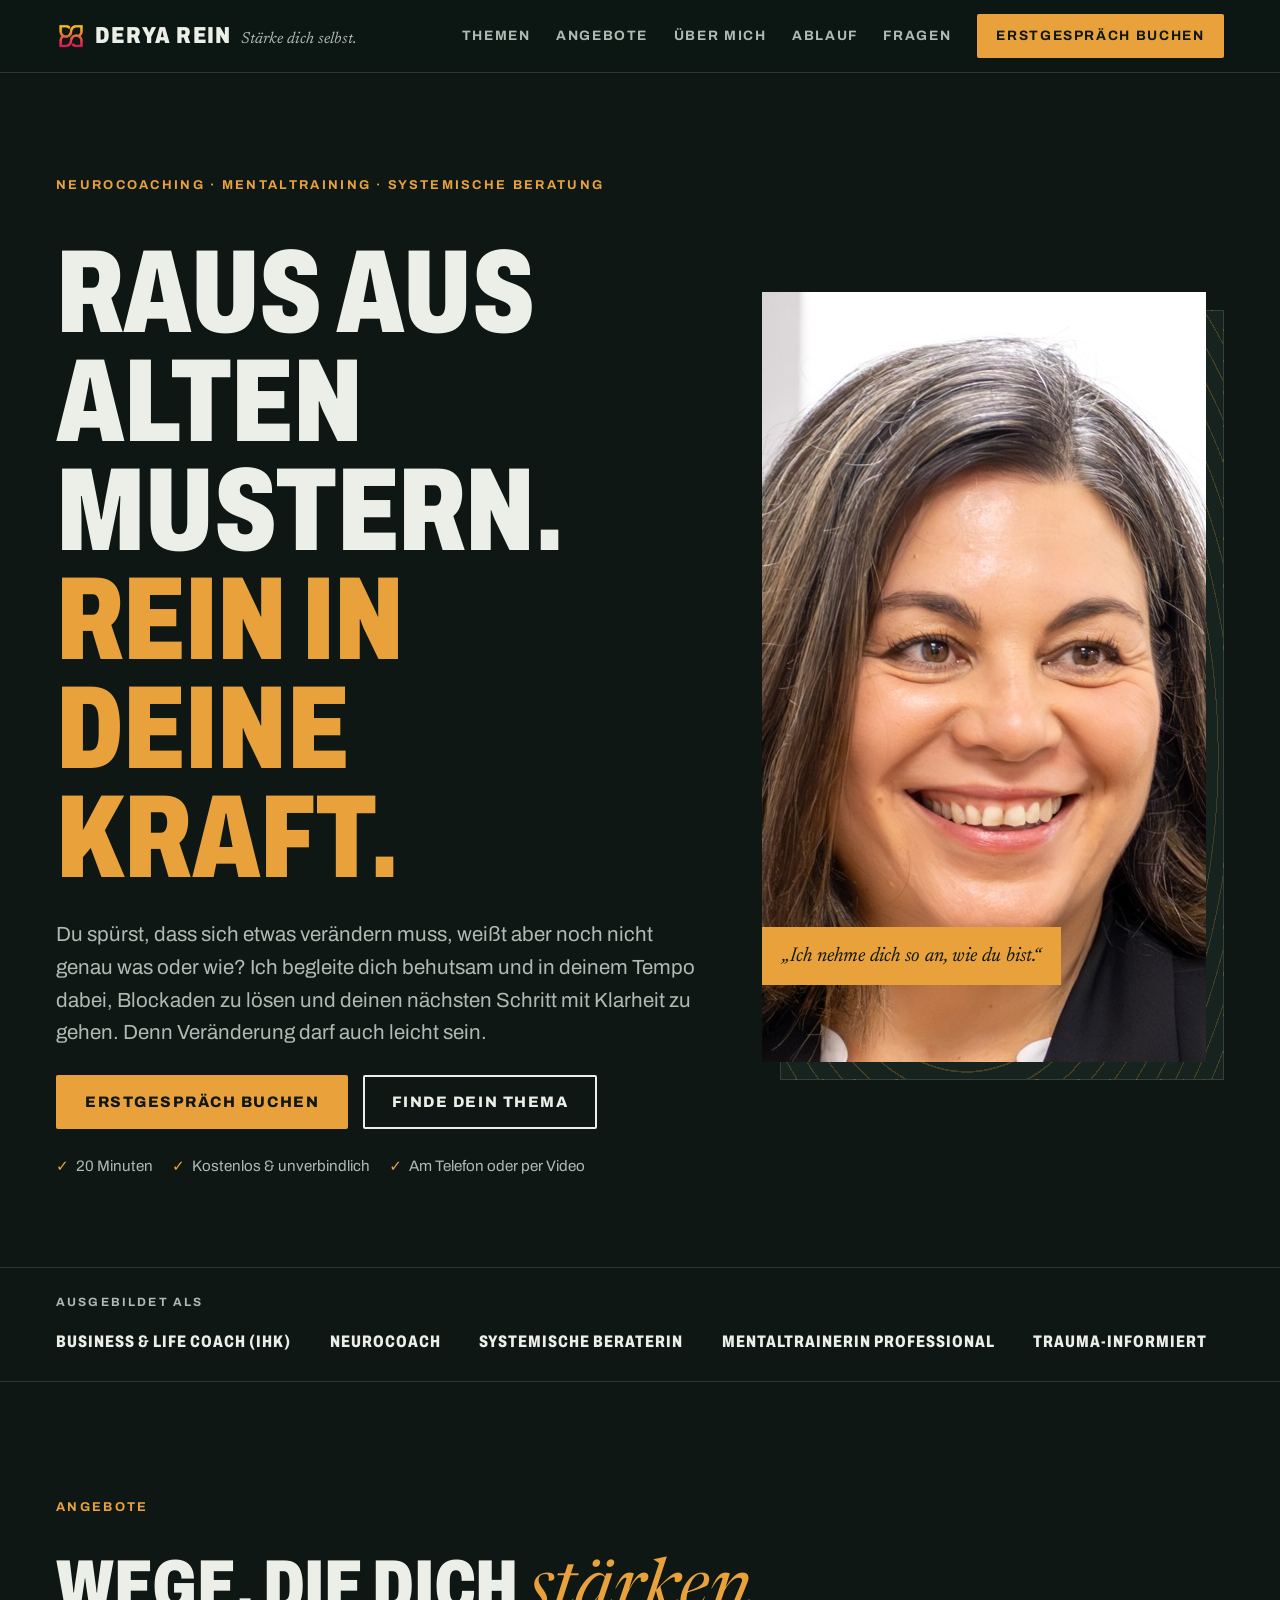
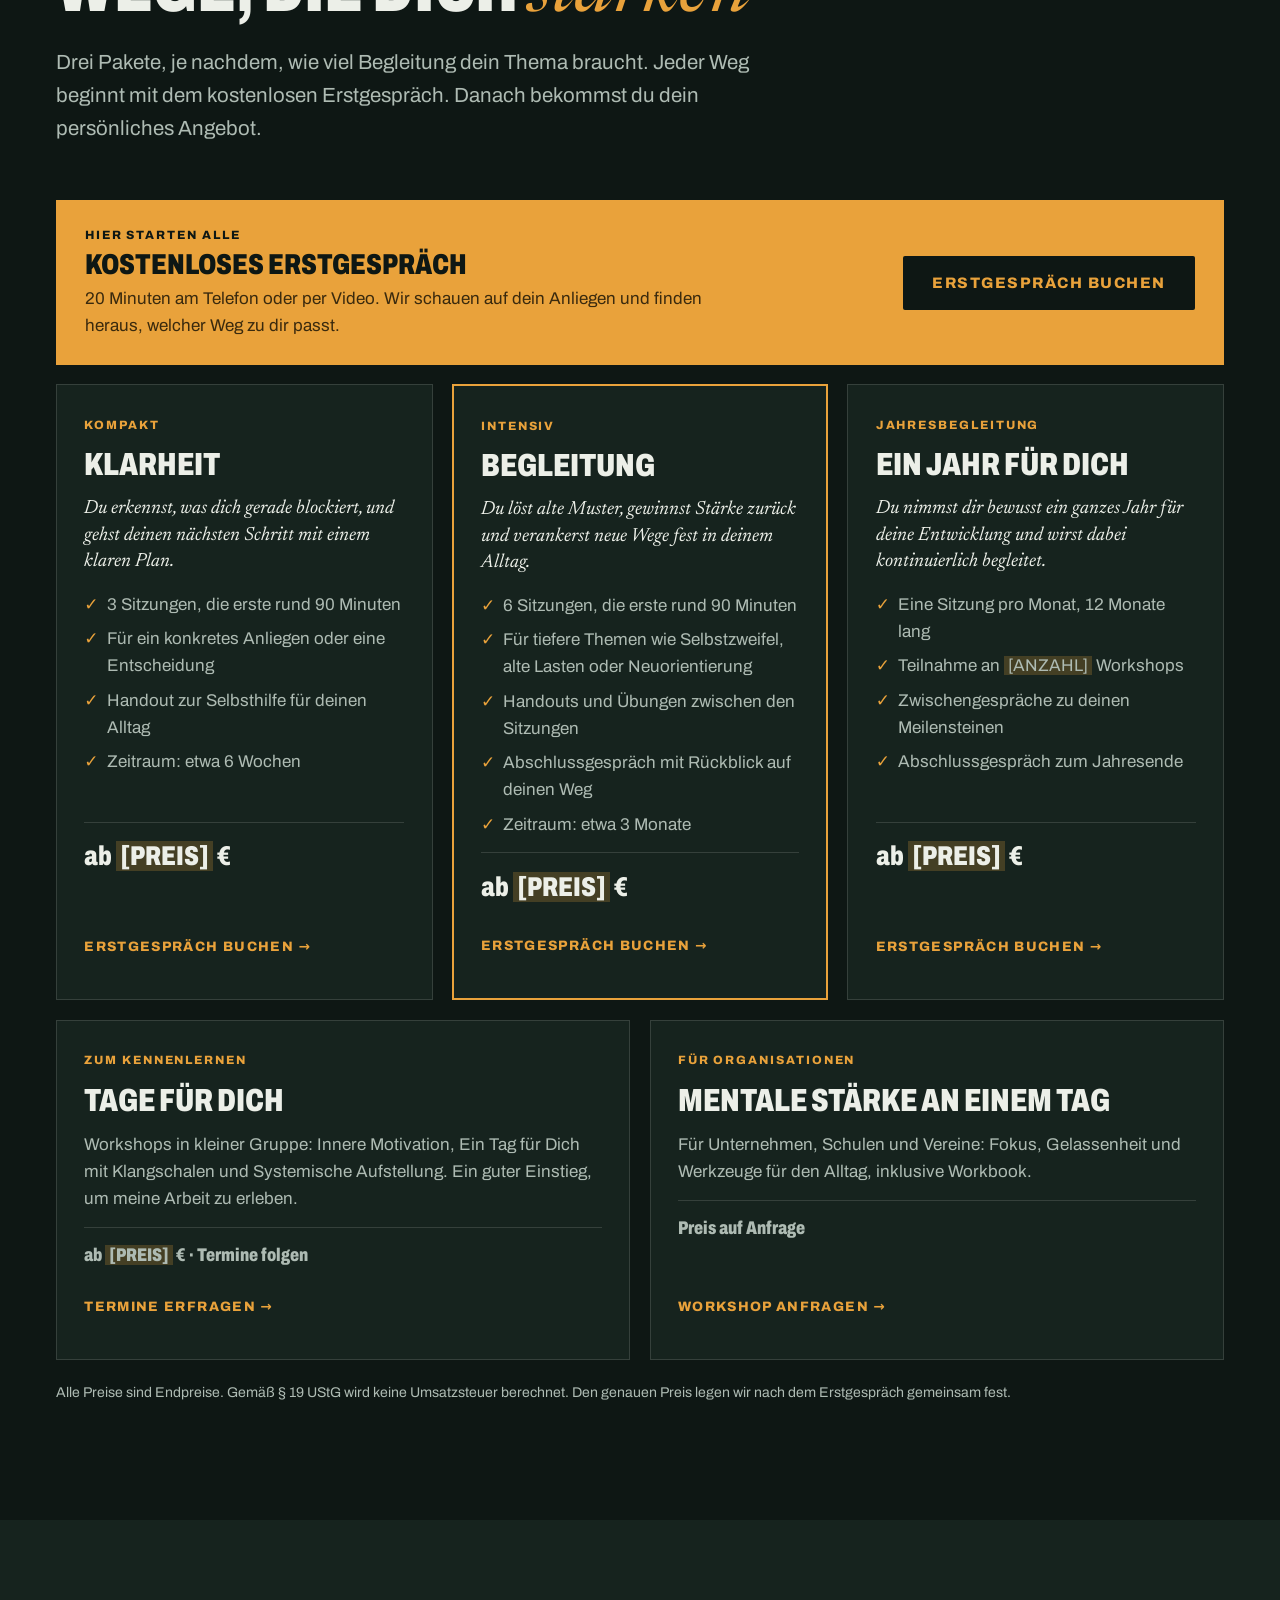
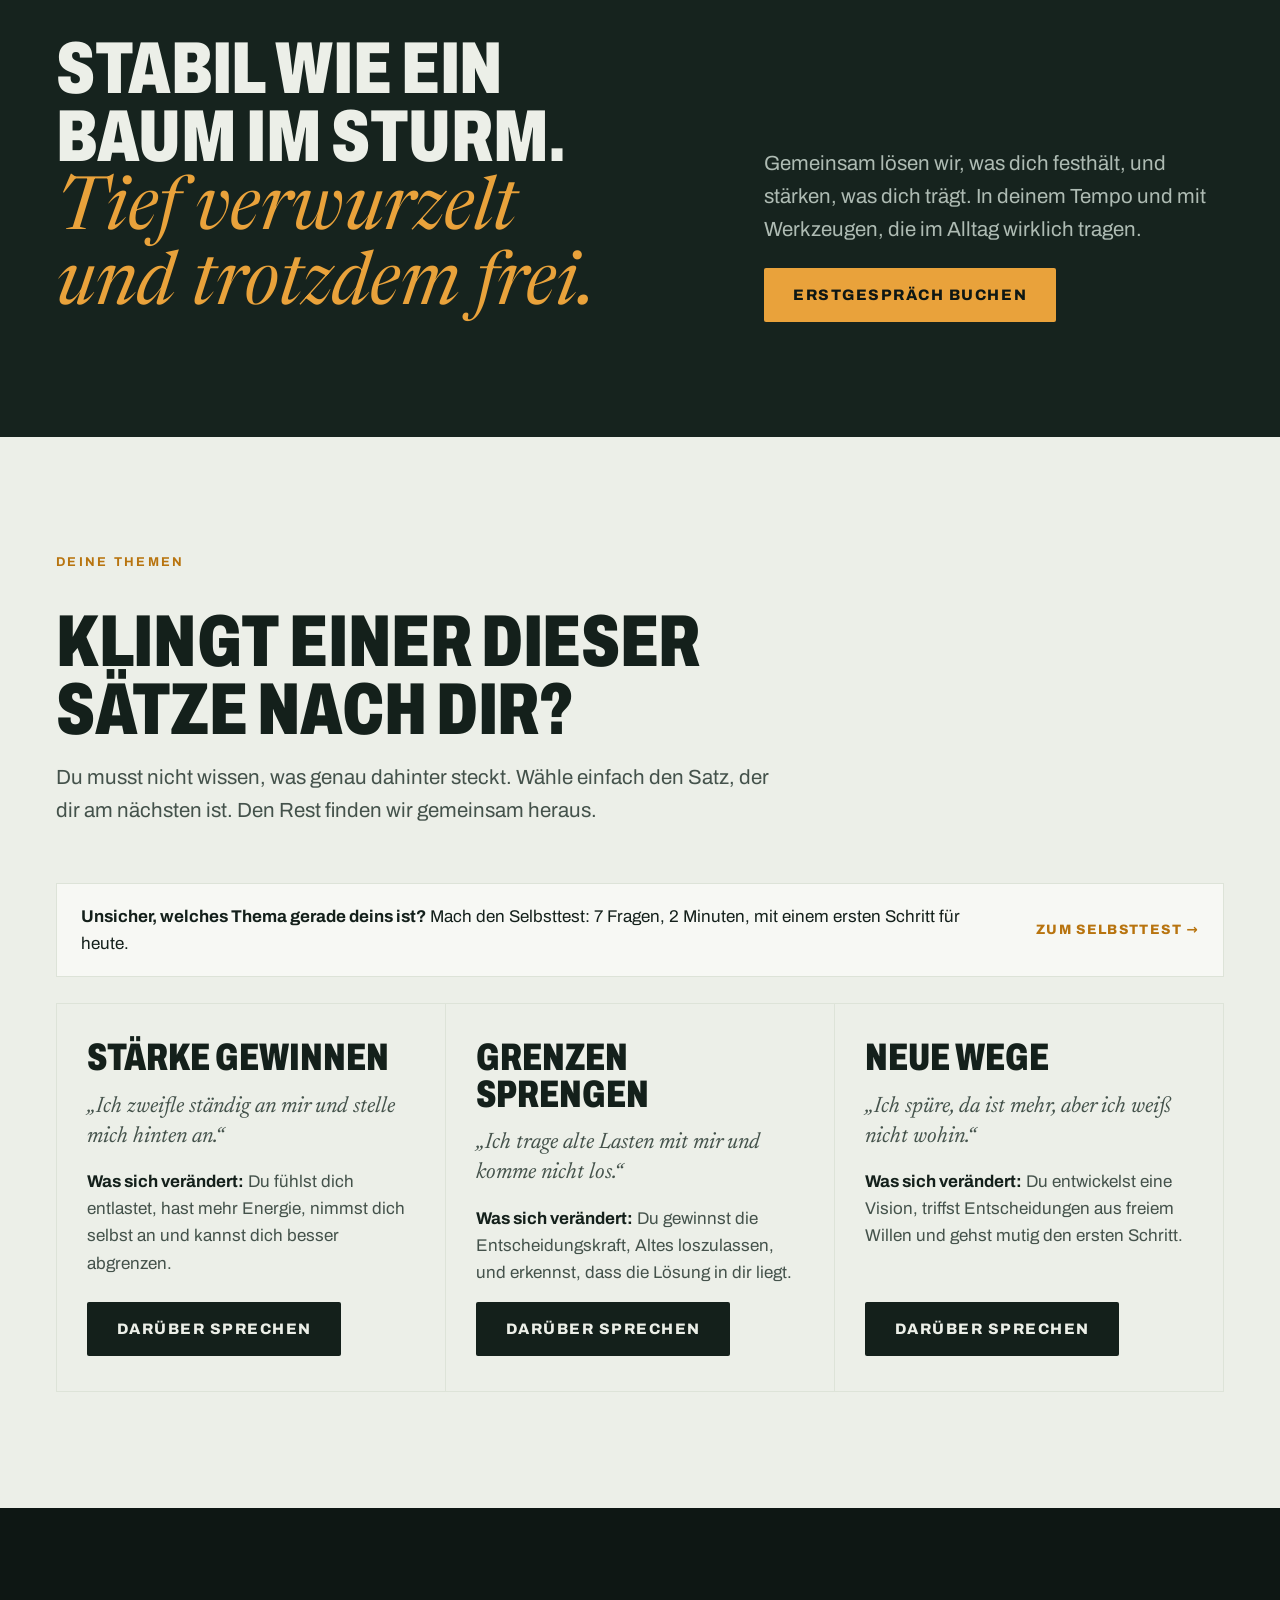
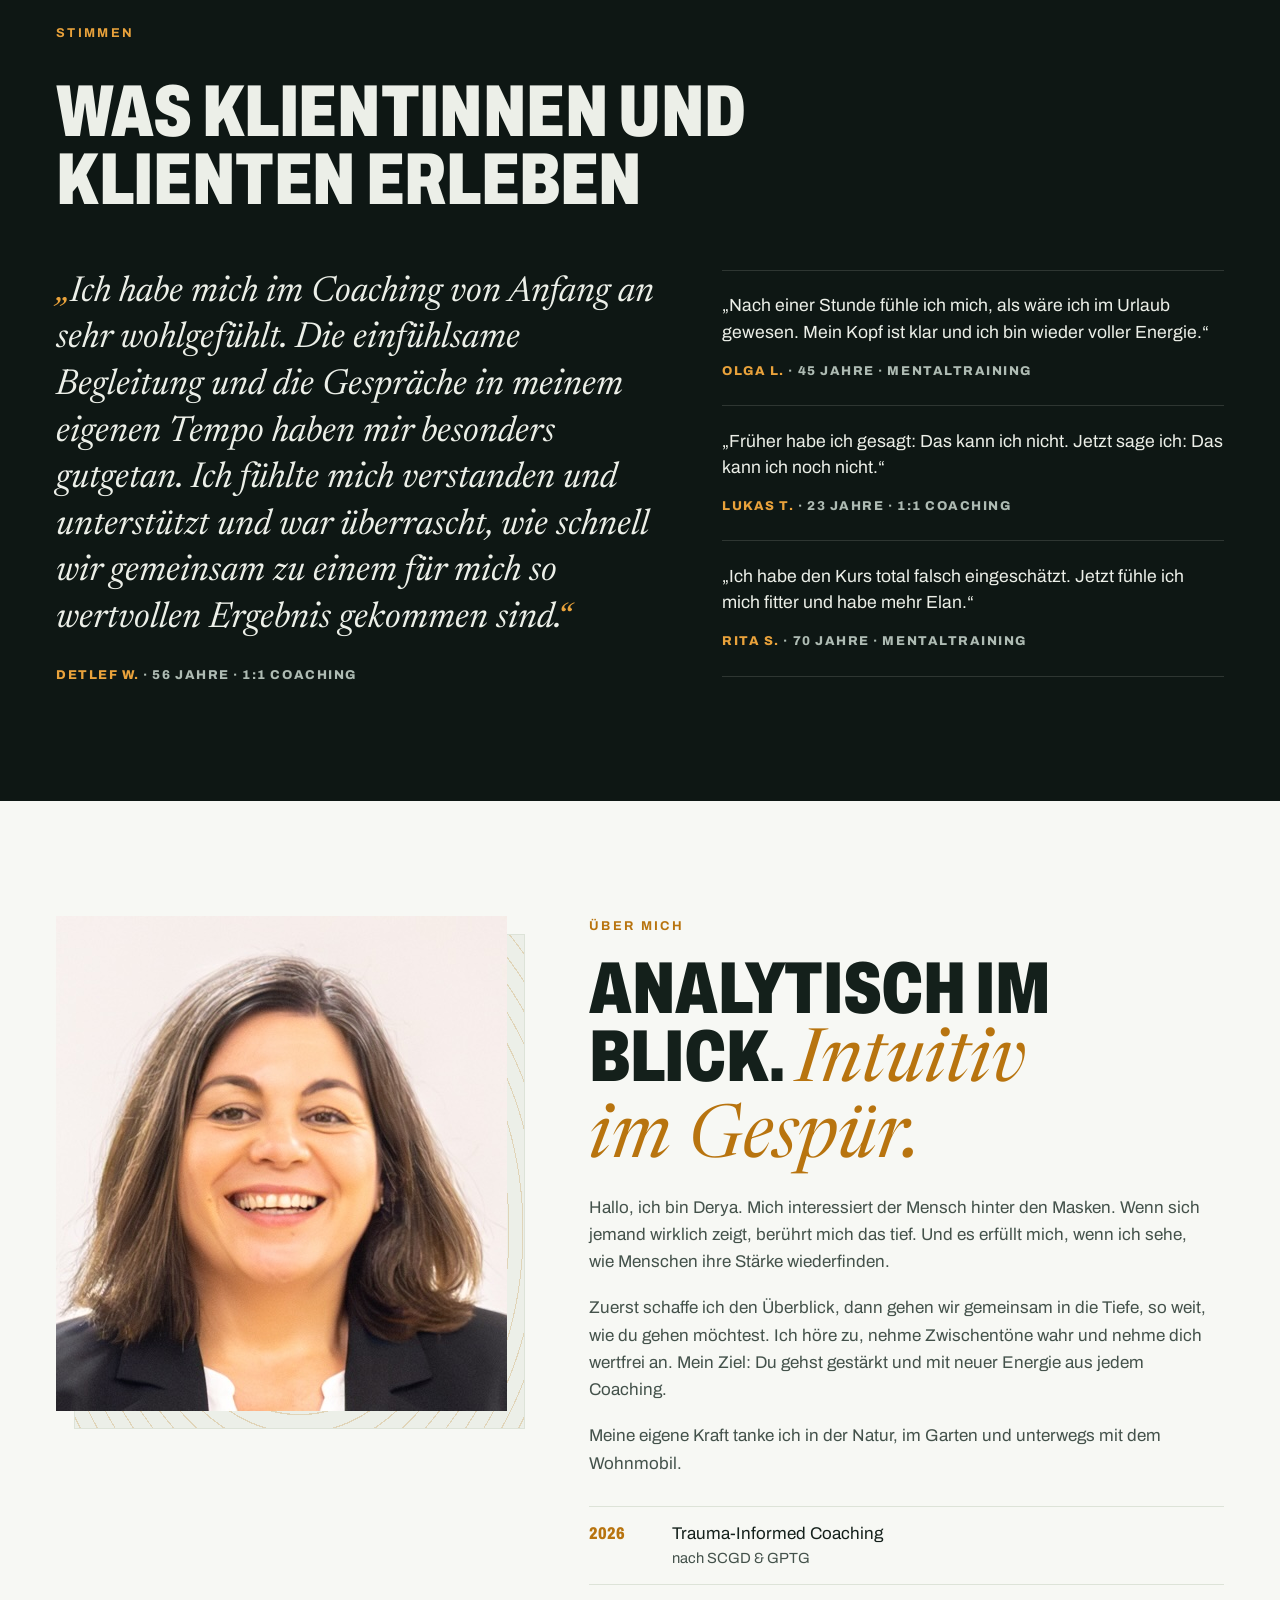
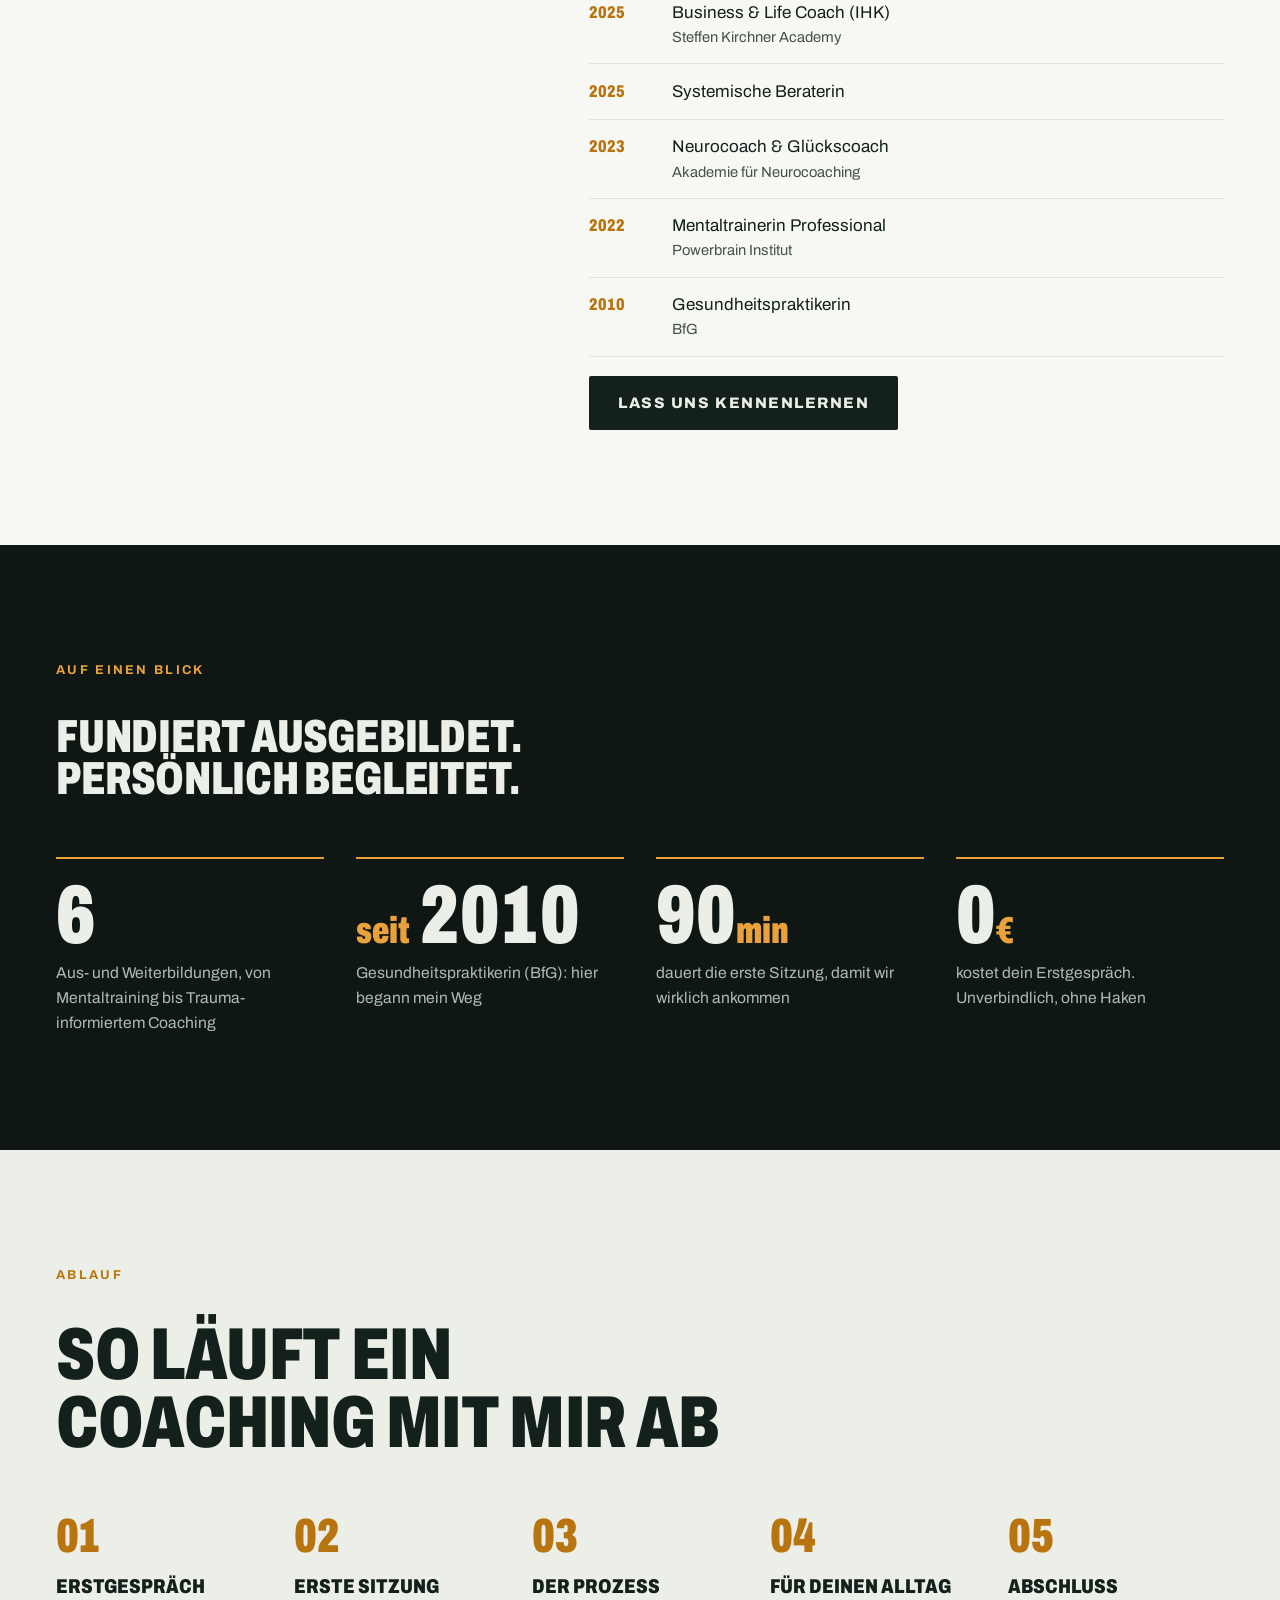
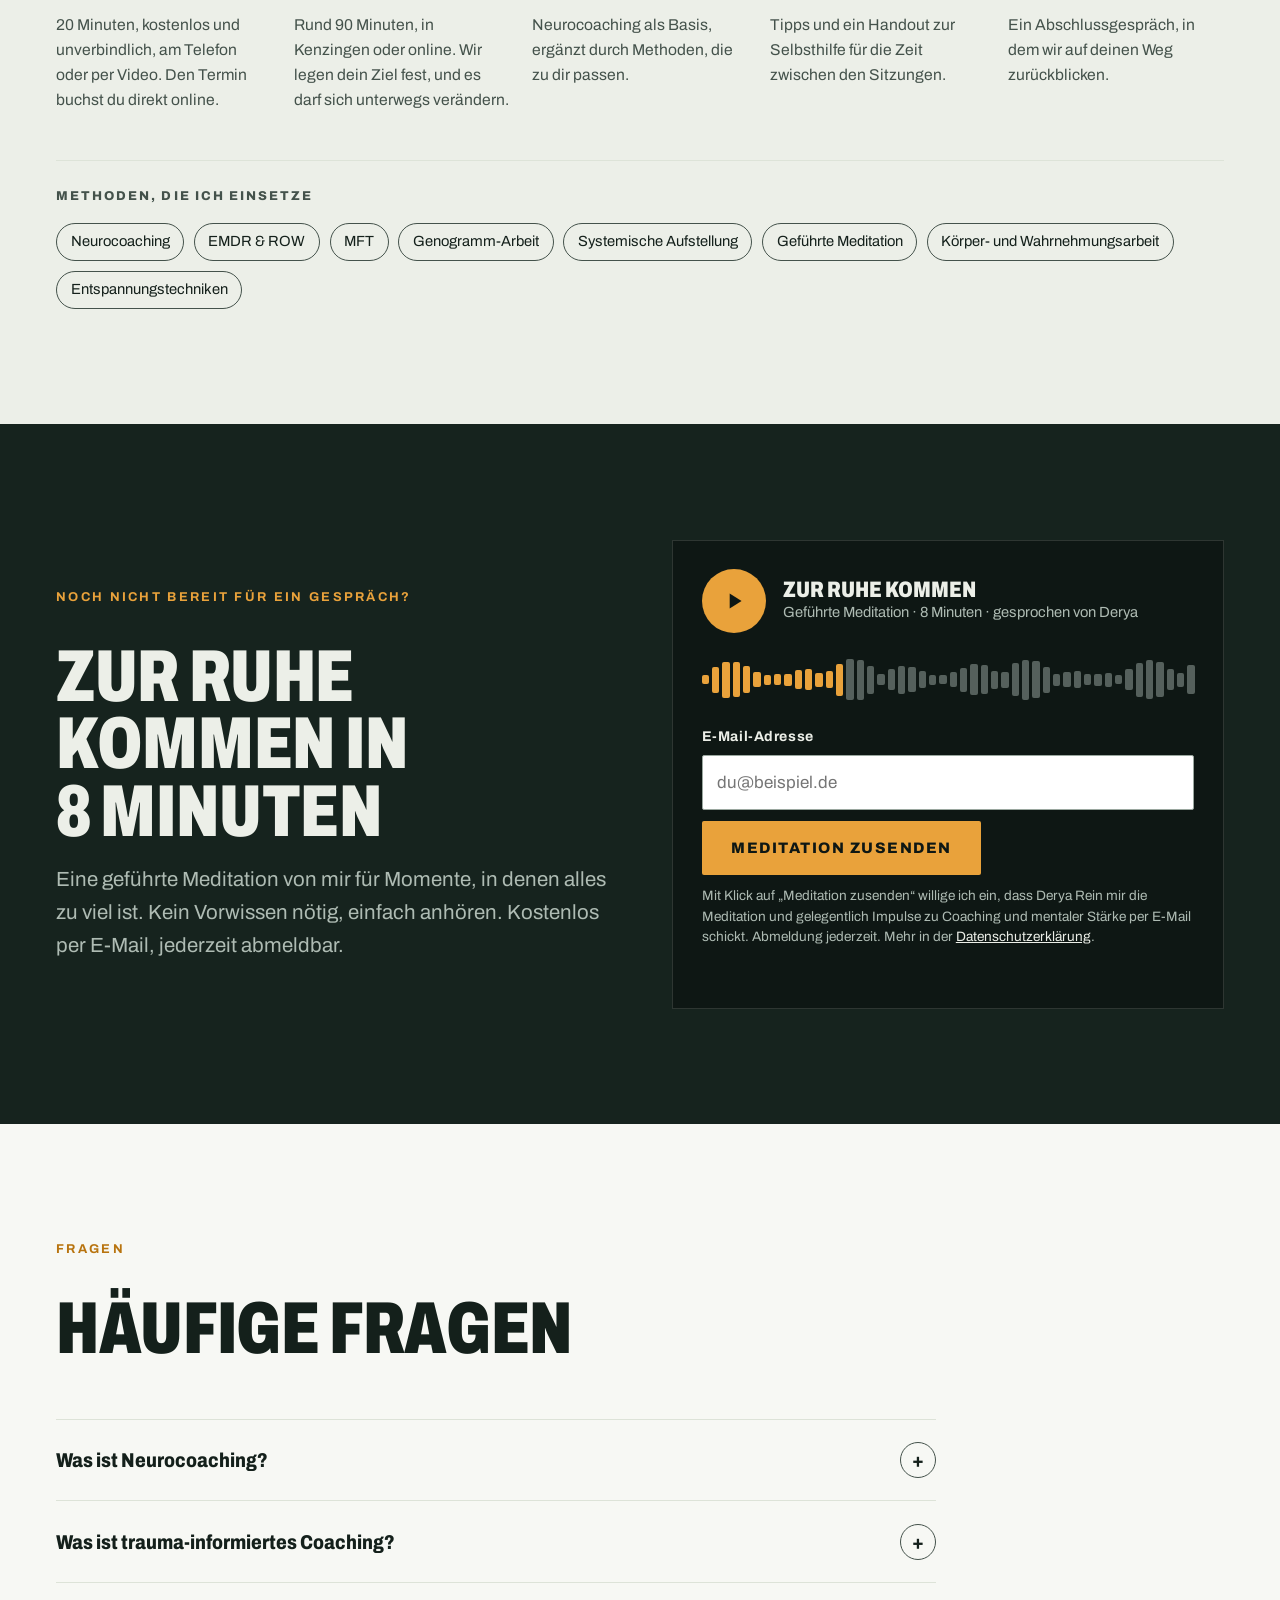
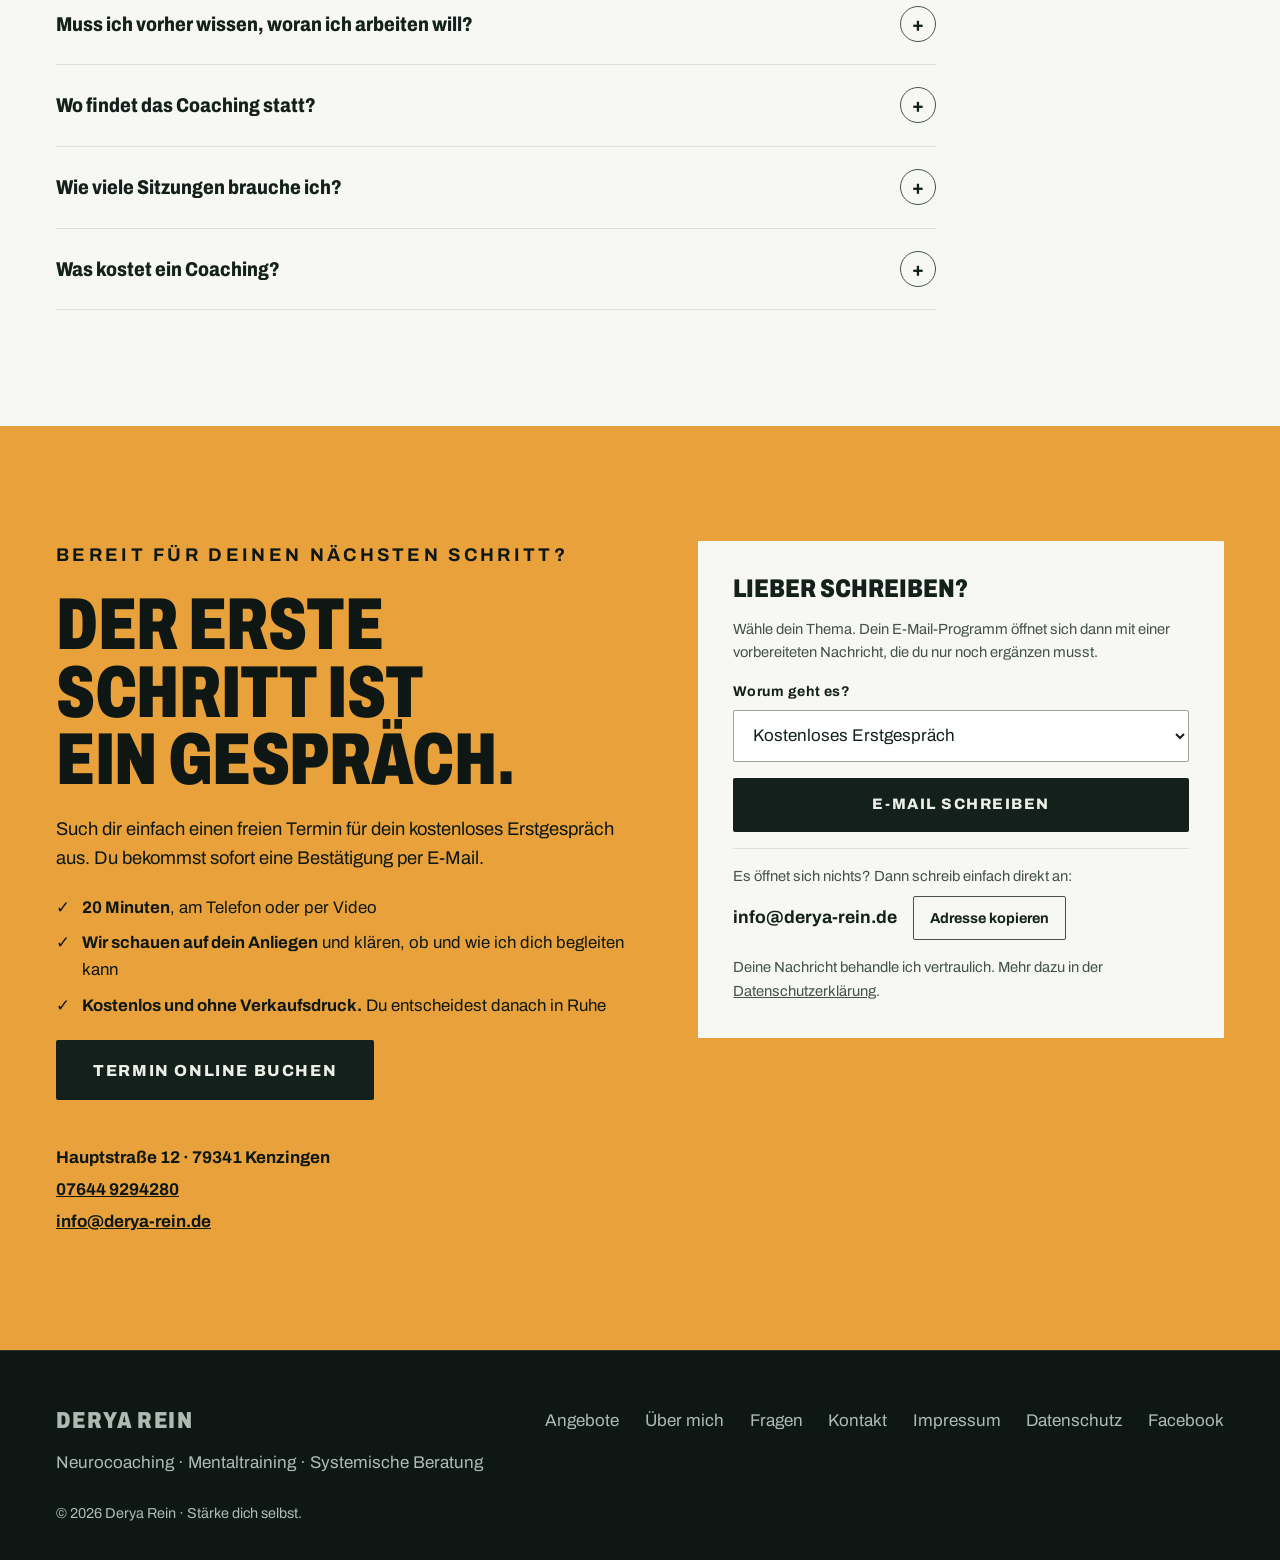
==== commit f8791410: "Weiterleitungen, Logo, Favicons und Vorschaubild für geteilte Links .htaccess: HTTPS ohne www, 301-W" ====
--- a/index.html
+++ b/index.html
@@ -4,6 +4,22 @@
 <meta charset="UTF-8">
 <meta name="viewport" content="width=device-width, initial-scale=1.0, viewport-fit=cover">
 <title>Derya Rein Coaching</title>
+<link rel="icon" href="favicon.ico" sizes="any">
+<link rel="icon" type="image/png" sizes="32x32" href="assets/favicon-32.png">
+<link rel="apple-touch-icon" href="assets/apple-touch-icon.png">
+<meta name="theme-color" content="#0E1714">
+<link rel="canonical" href="https://derya-rein.de/">
+<meta property="og:type" content="website">
+<meta property="og:site_name" content="Derya Rein">
+<meta property="og:locale" content="de_DE">
+<meta property="og:url" content="https://derya-rein.de/">
+<meta property="og:title" content="Derya Rein – Raus aus alten Mustern. Rein in deine Kraft.">
+<meta property="og:description" content="Neurocoaching, Mentaltraining und Systemische Beratung in Kenzingen und online. Kostenloses Erstgespräch, 20 Minuten.">
+<meta property="og:image" content="https://derya-rein.de/assets/og-image.jpg">
+<meta property="og:image:width" content="1200">
+<meta property="og:image:height" content="630">
+<meta property="og:image:alt" content="Derya Rein: Raus aus alten Mustern. Rein in deine Kraft.">
+<meta name="twitter:card" content="summary_large_image">
 <meta name="claude:viewport-fit-sides" content="cover">
 <meta name="description" content="Derya Rein – Neurocoach, Mentaltrainerin und Systemische Beraterin. Raus aus alten Mustern. Rein in deine Kraft. Kostenloses Erstgespräch in Kenzingen oder online.">
 <link rel="stylesheet" href="assets/fonts/fonts.css">
@@ -116,6 +132,7 @@
     font-size:1.45rem; letter-spacing:.06em; text-transform:uppercase; text-decoration:none;
     display:flex; align-items:baseline; gap:.55rem; white-space:nowrap;
   }
+  .wordmark-logo{width:30px; height:30px; align-self:center; flex:none;}
   .wordmark small{font-family:var(--font-voice); font-style:italic; font-weight:400; text-transform:none; letter-spacing:0; font-size:1rem; color:var(--on-night-soft);}
   .nav-links{display:flex; align-items:center; gap:1.6rem; list-style:none; margin:0; padding:0;}
   .nav-links a{
@@ -403,7 +420,7 @@
 
 <header class="site-header">
   <div class="inner nav">
-    <a class="wordmark" href="#start">Derya Rein <small>Stärke dich selbst.</small></a>
+    <a class="wordmark" href="#start"><img class="wordmark-logo" src="assets/logo.png" alt="" width="30" height="30">Derya Rein <small>Stärke dich selbst.</small></a>
     <button class="nav-toggle" type="button" aria-expanded="false" aria-controls="nav-links" aria-label="Menü öffnen">
       <svg width="22" height="22" viewBox="0 0 24 24" fill="none" stroke="currentColor" stroke-width="2" aria-hidden="true"><path d="M3 6h18M3 12h18M3 18h18"/></svg>
     </button>
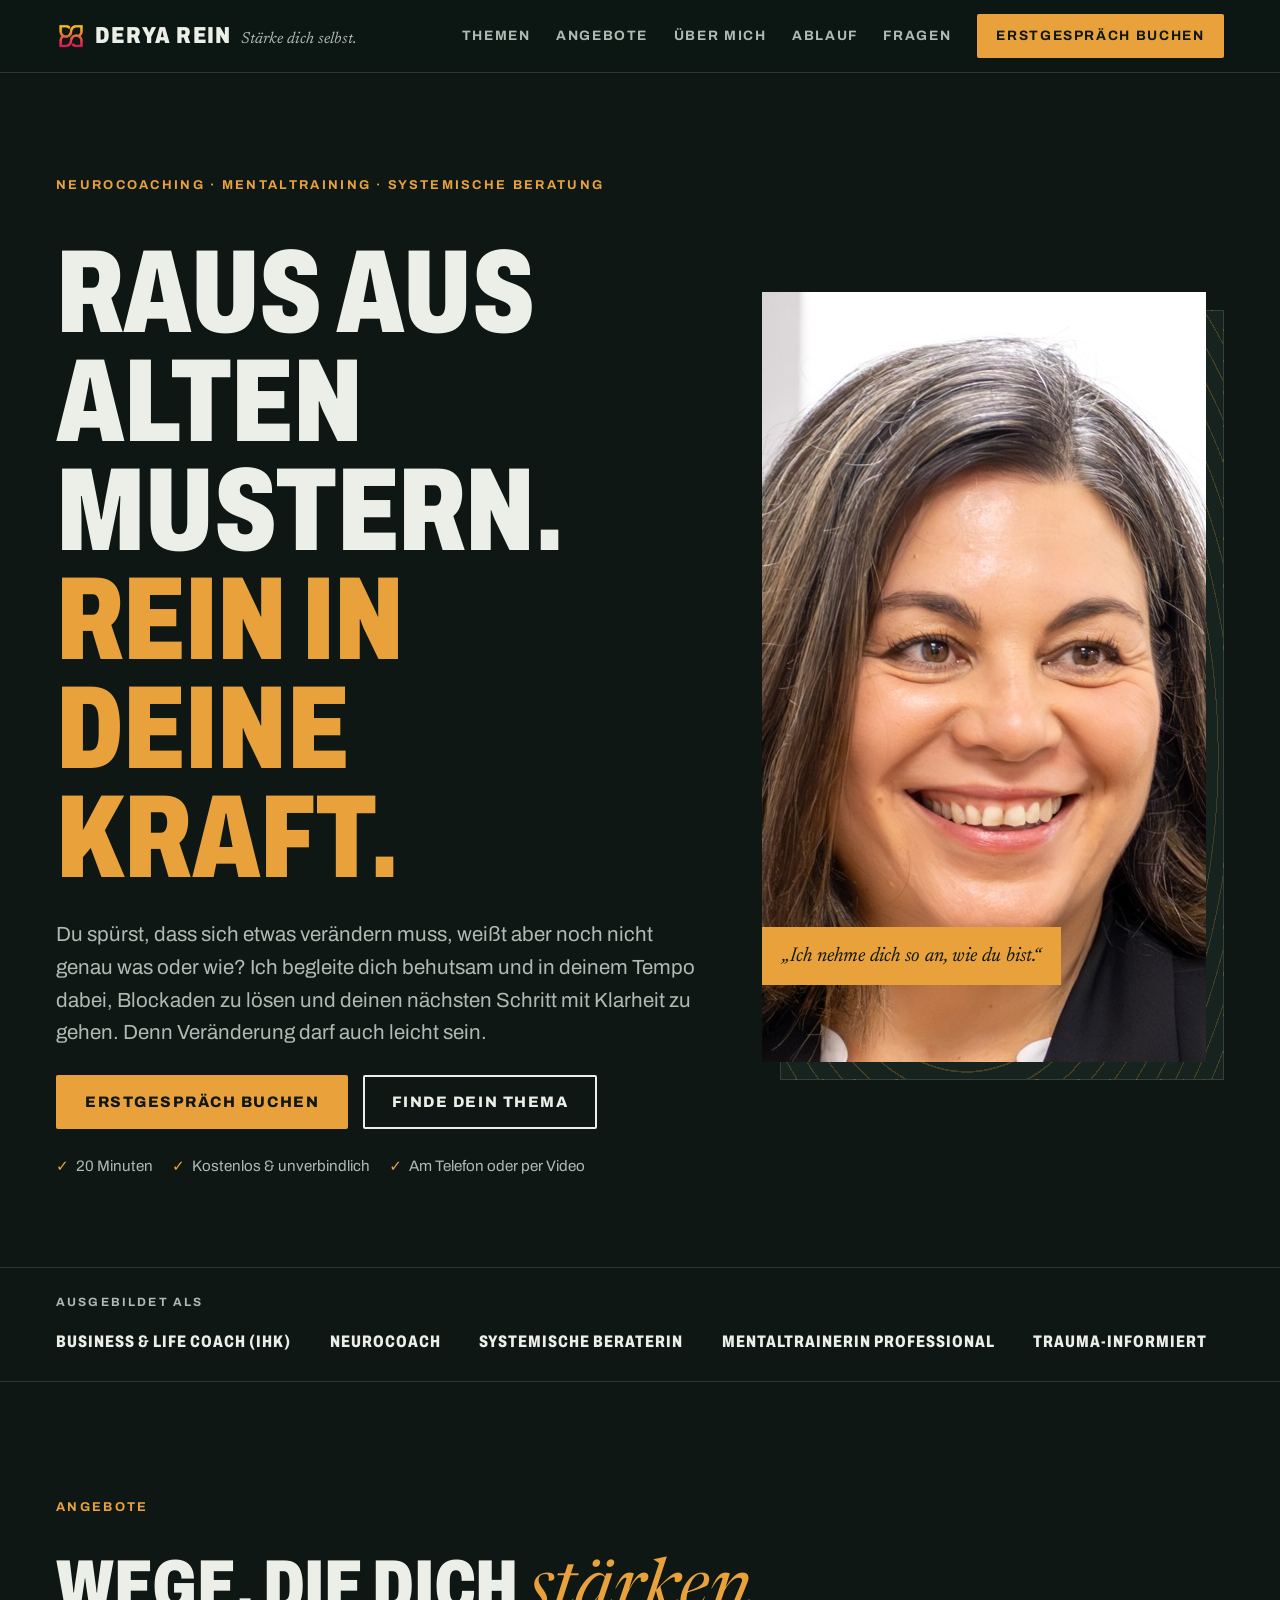
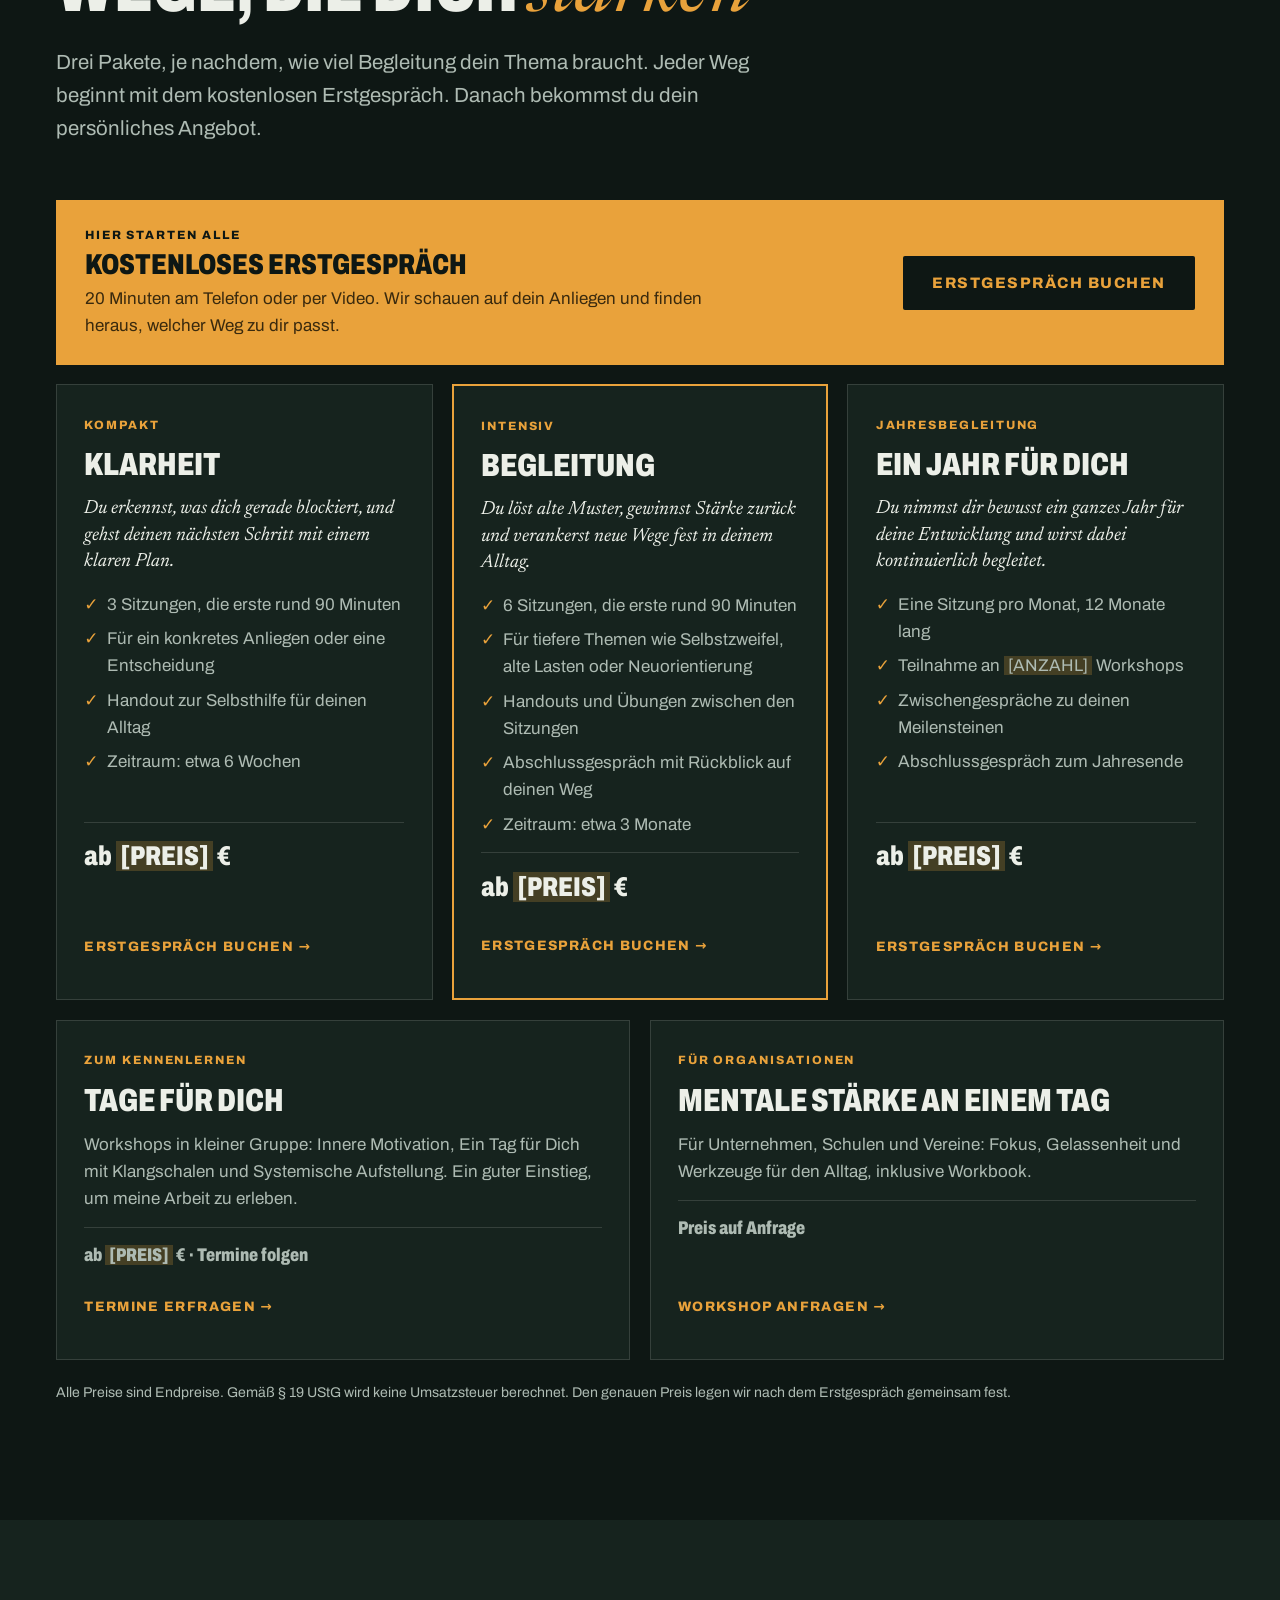
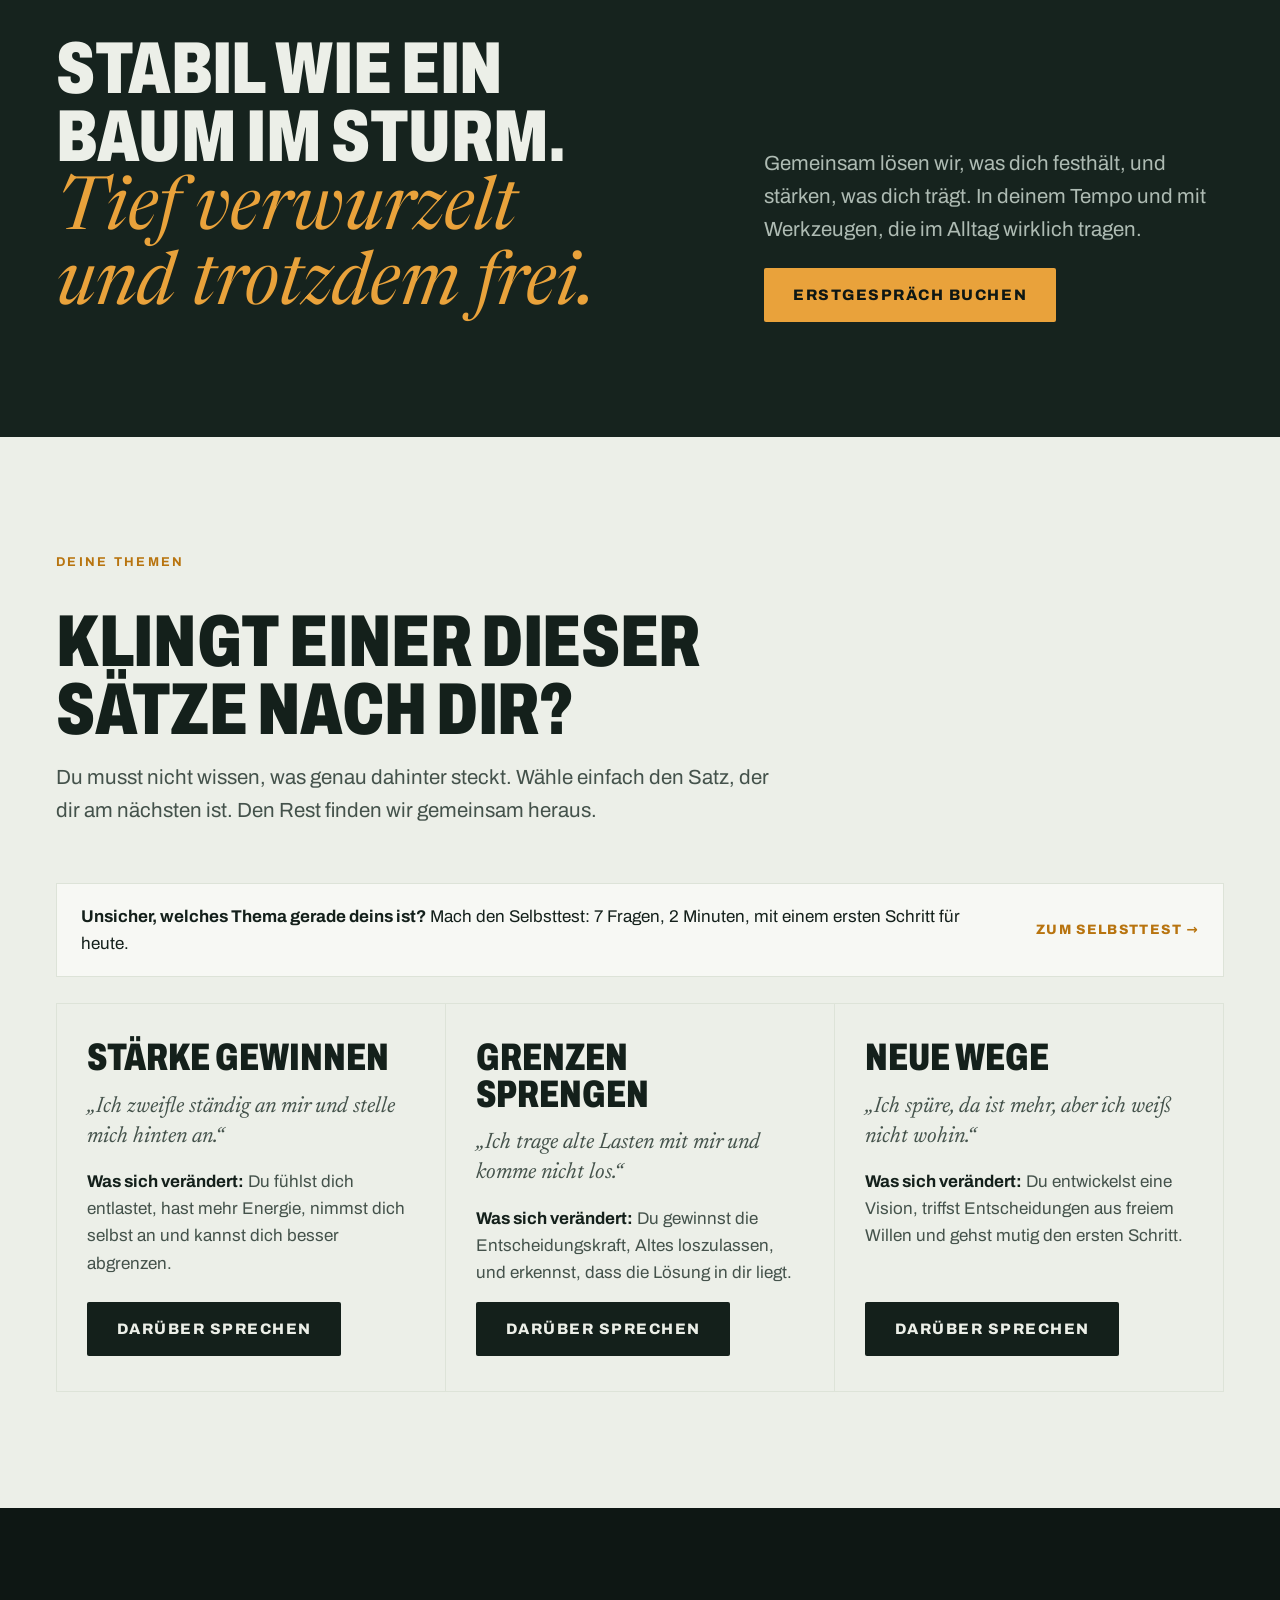
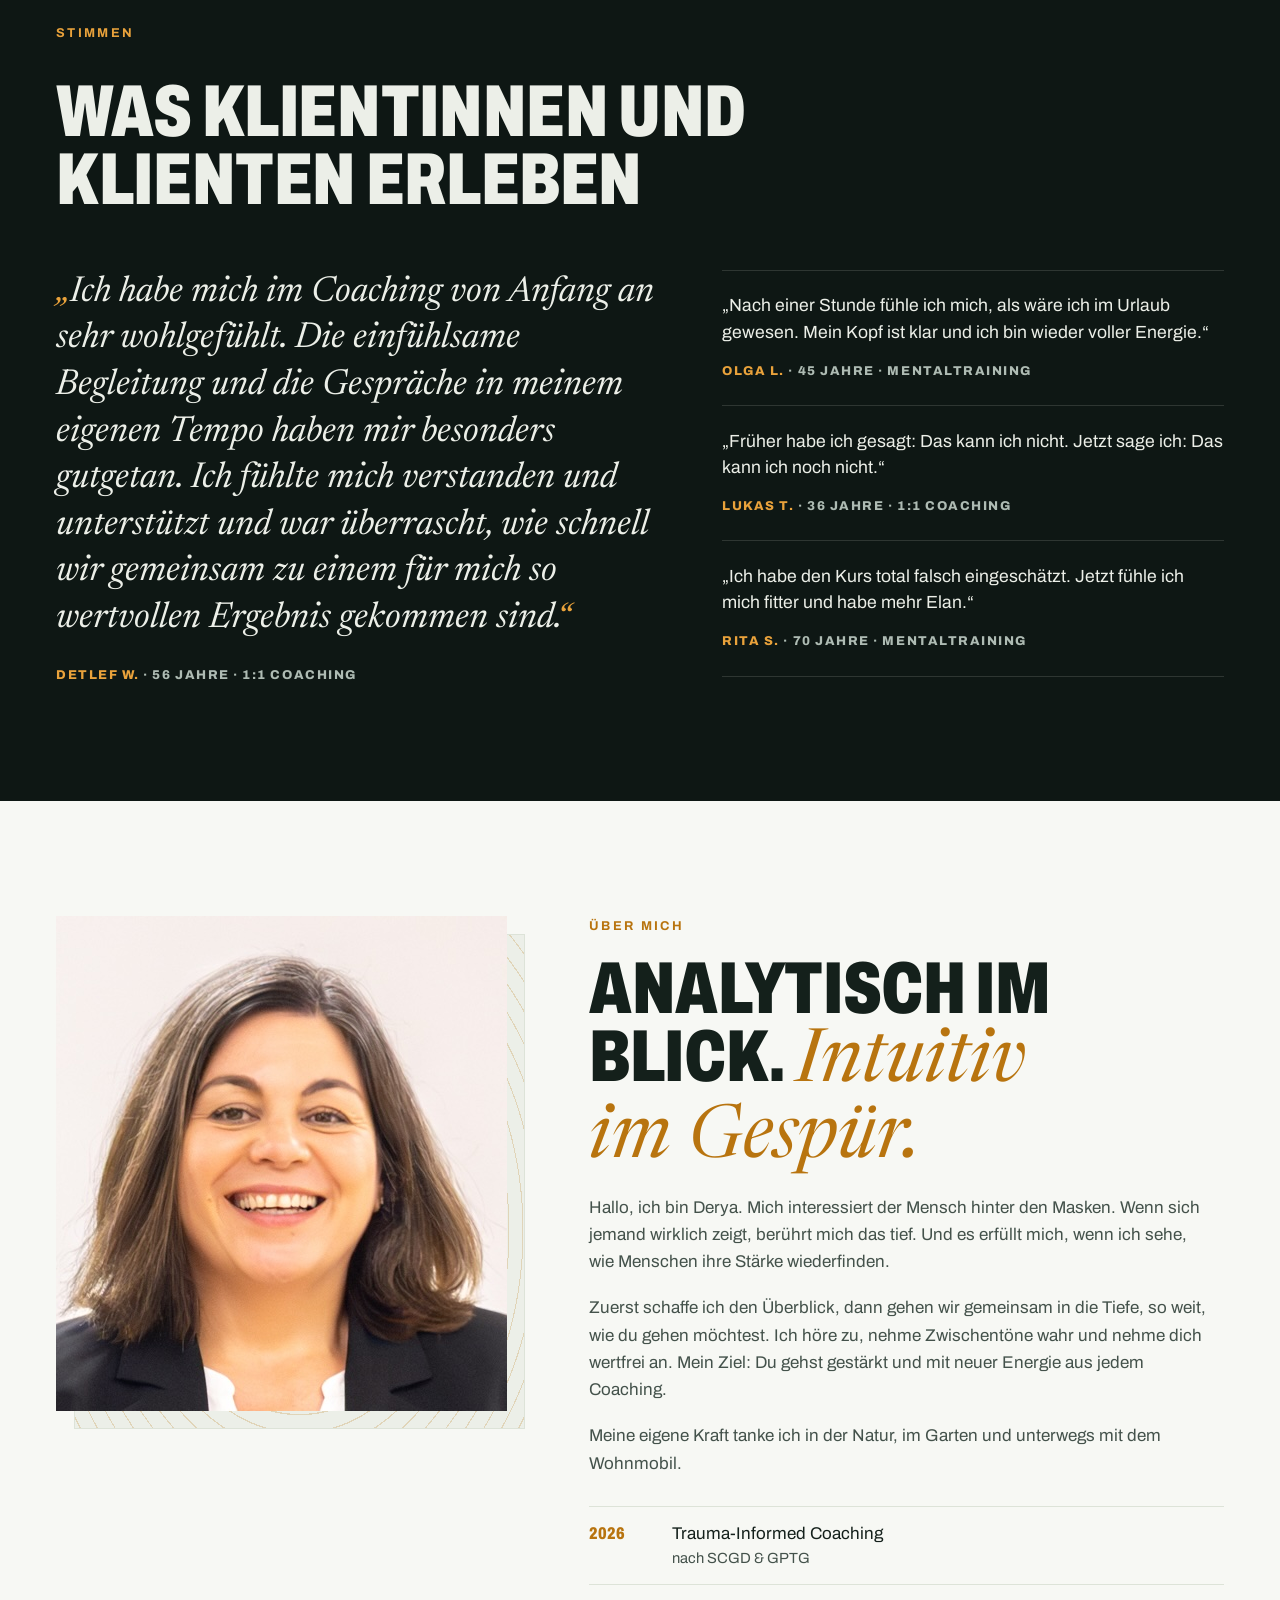
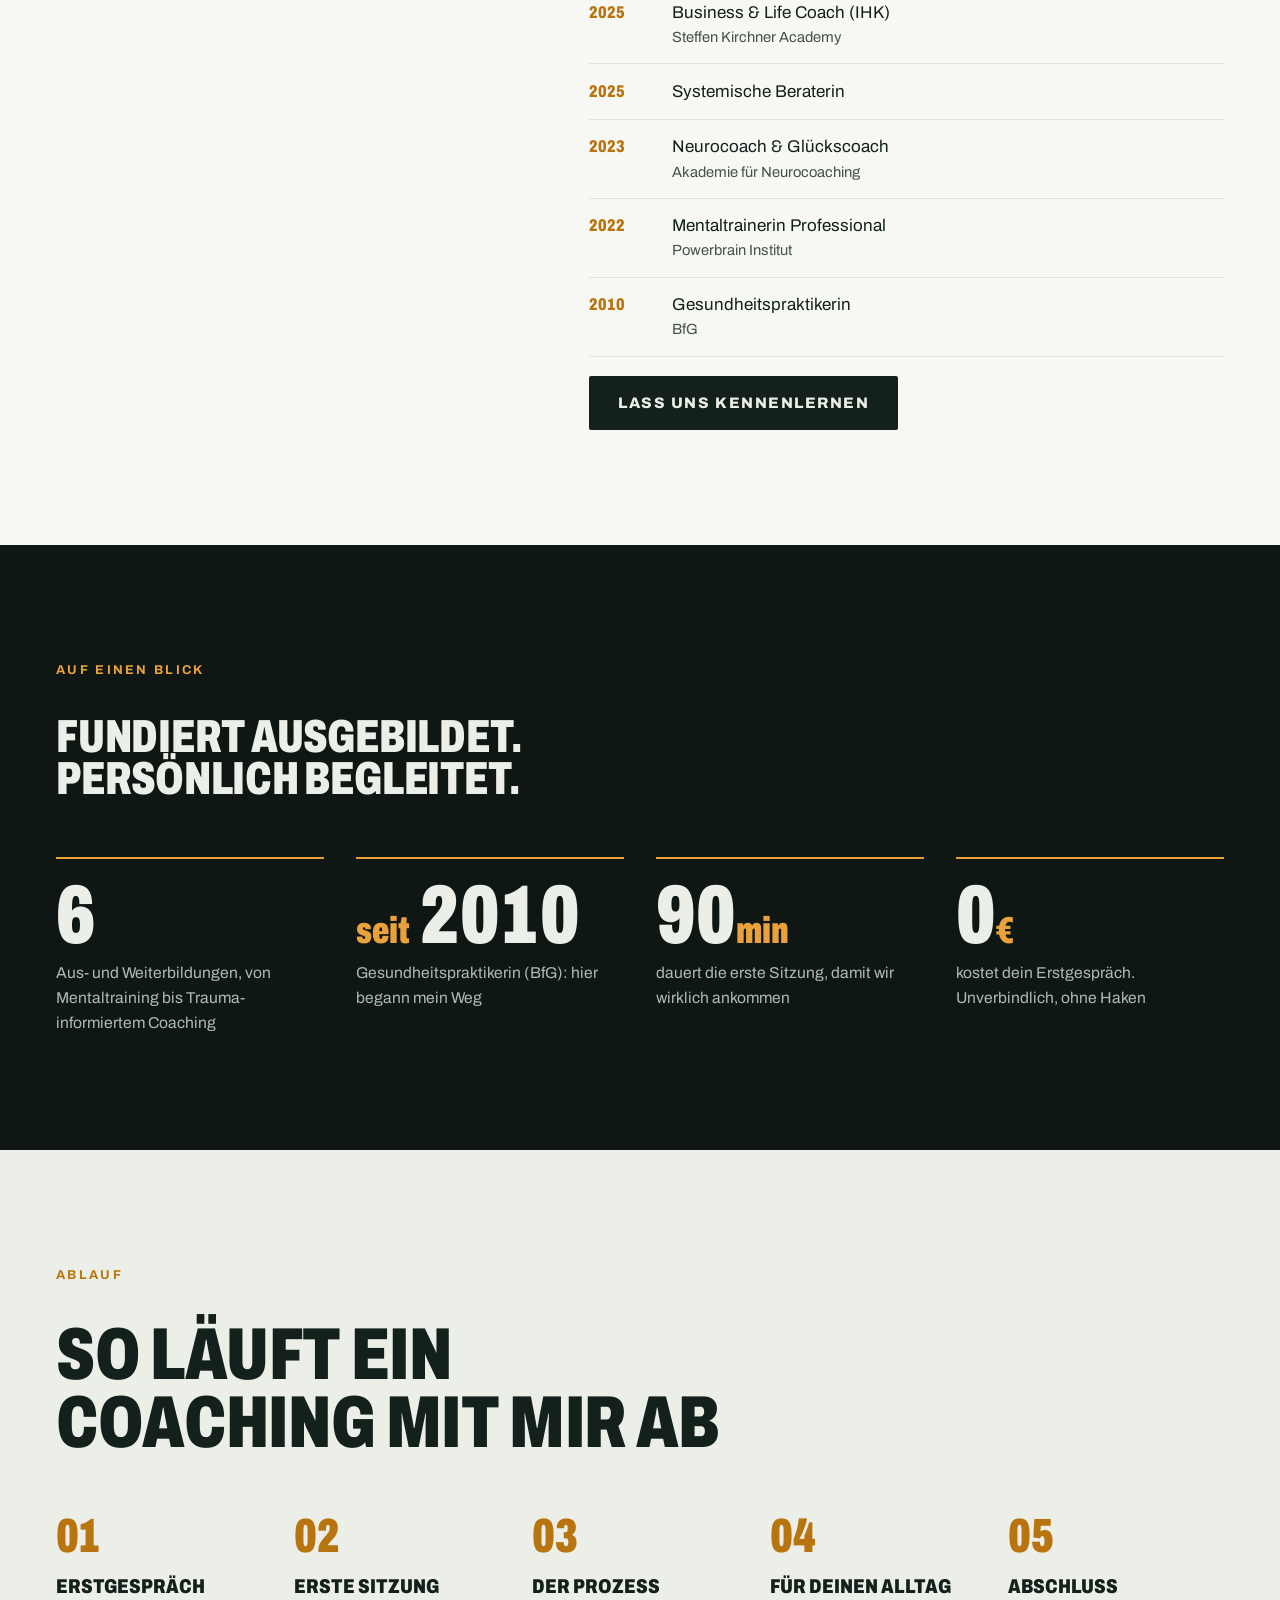
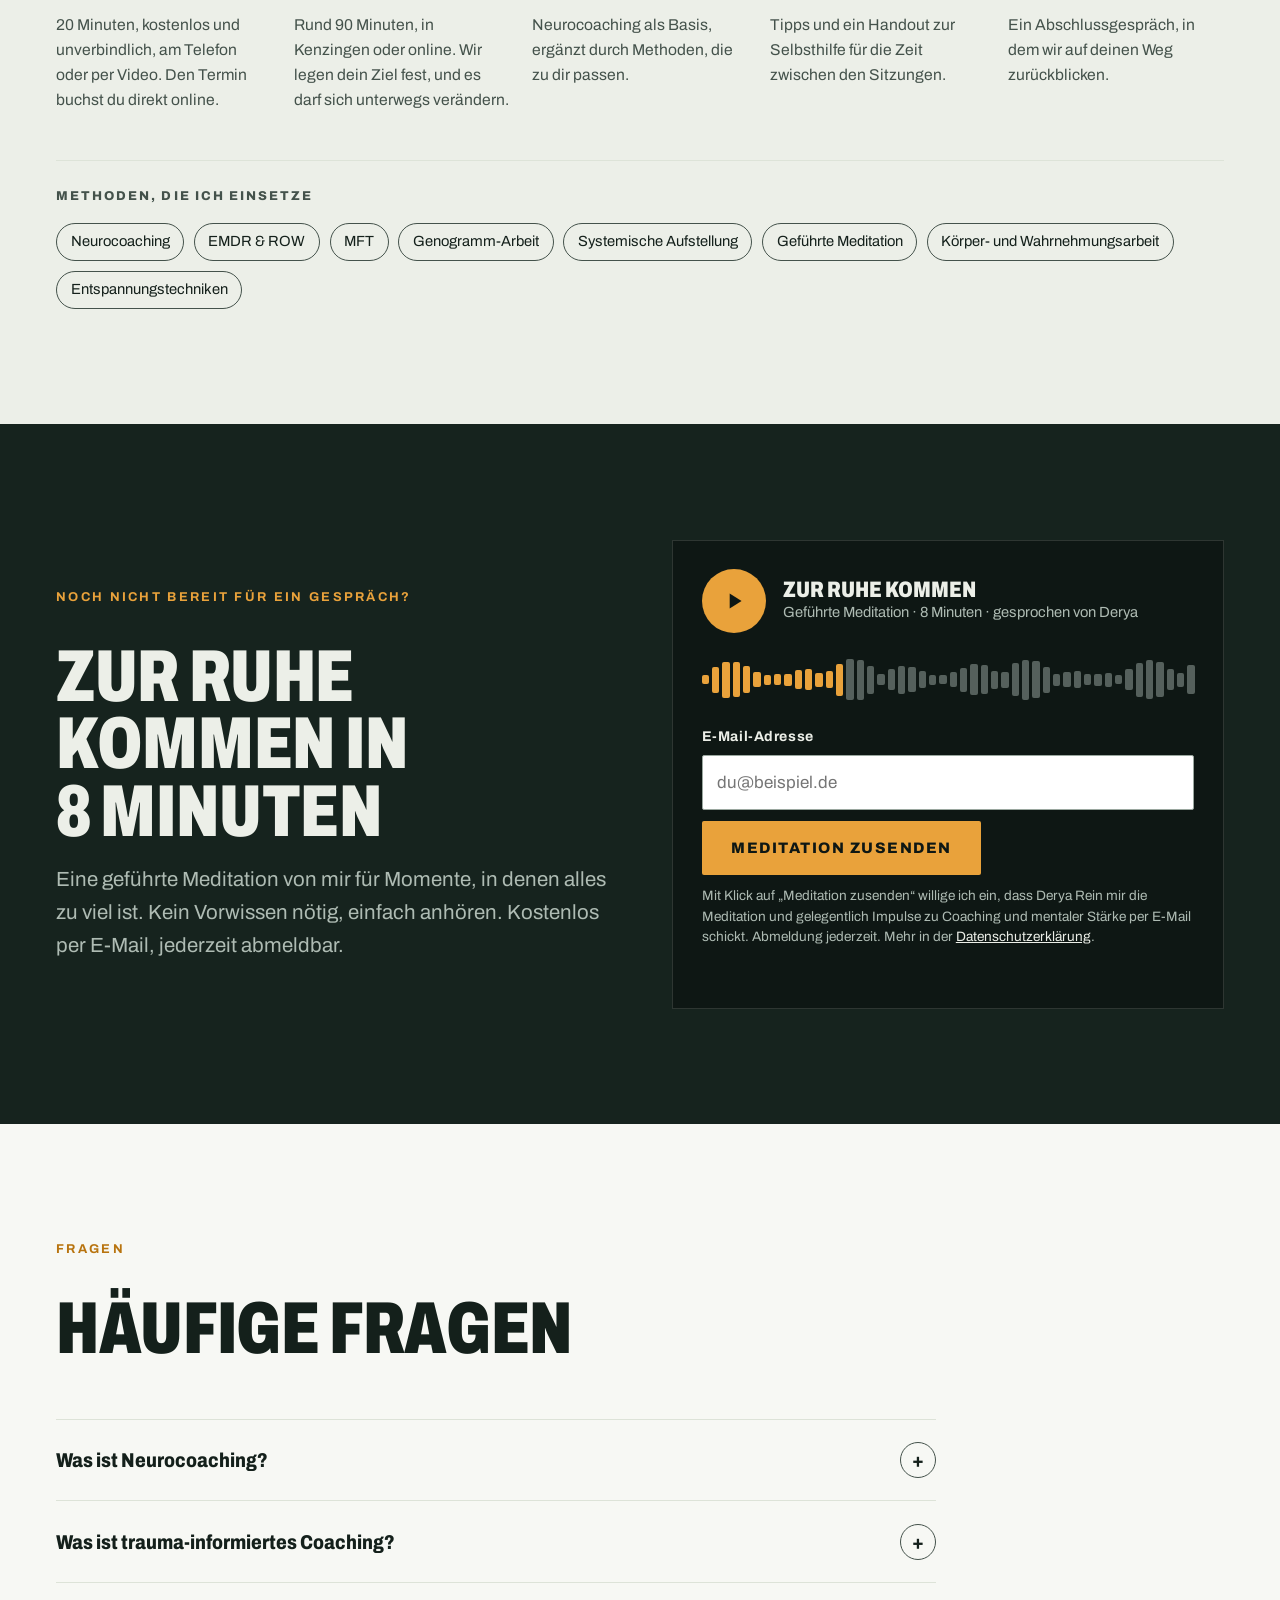
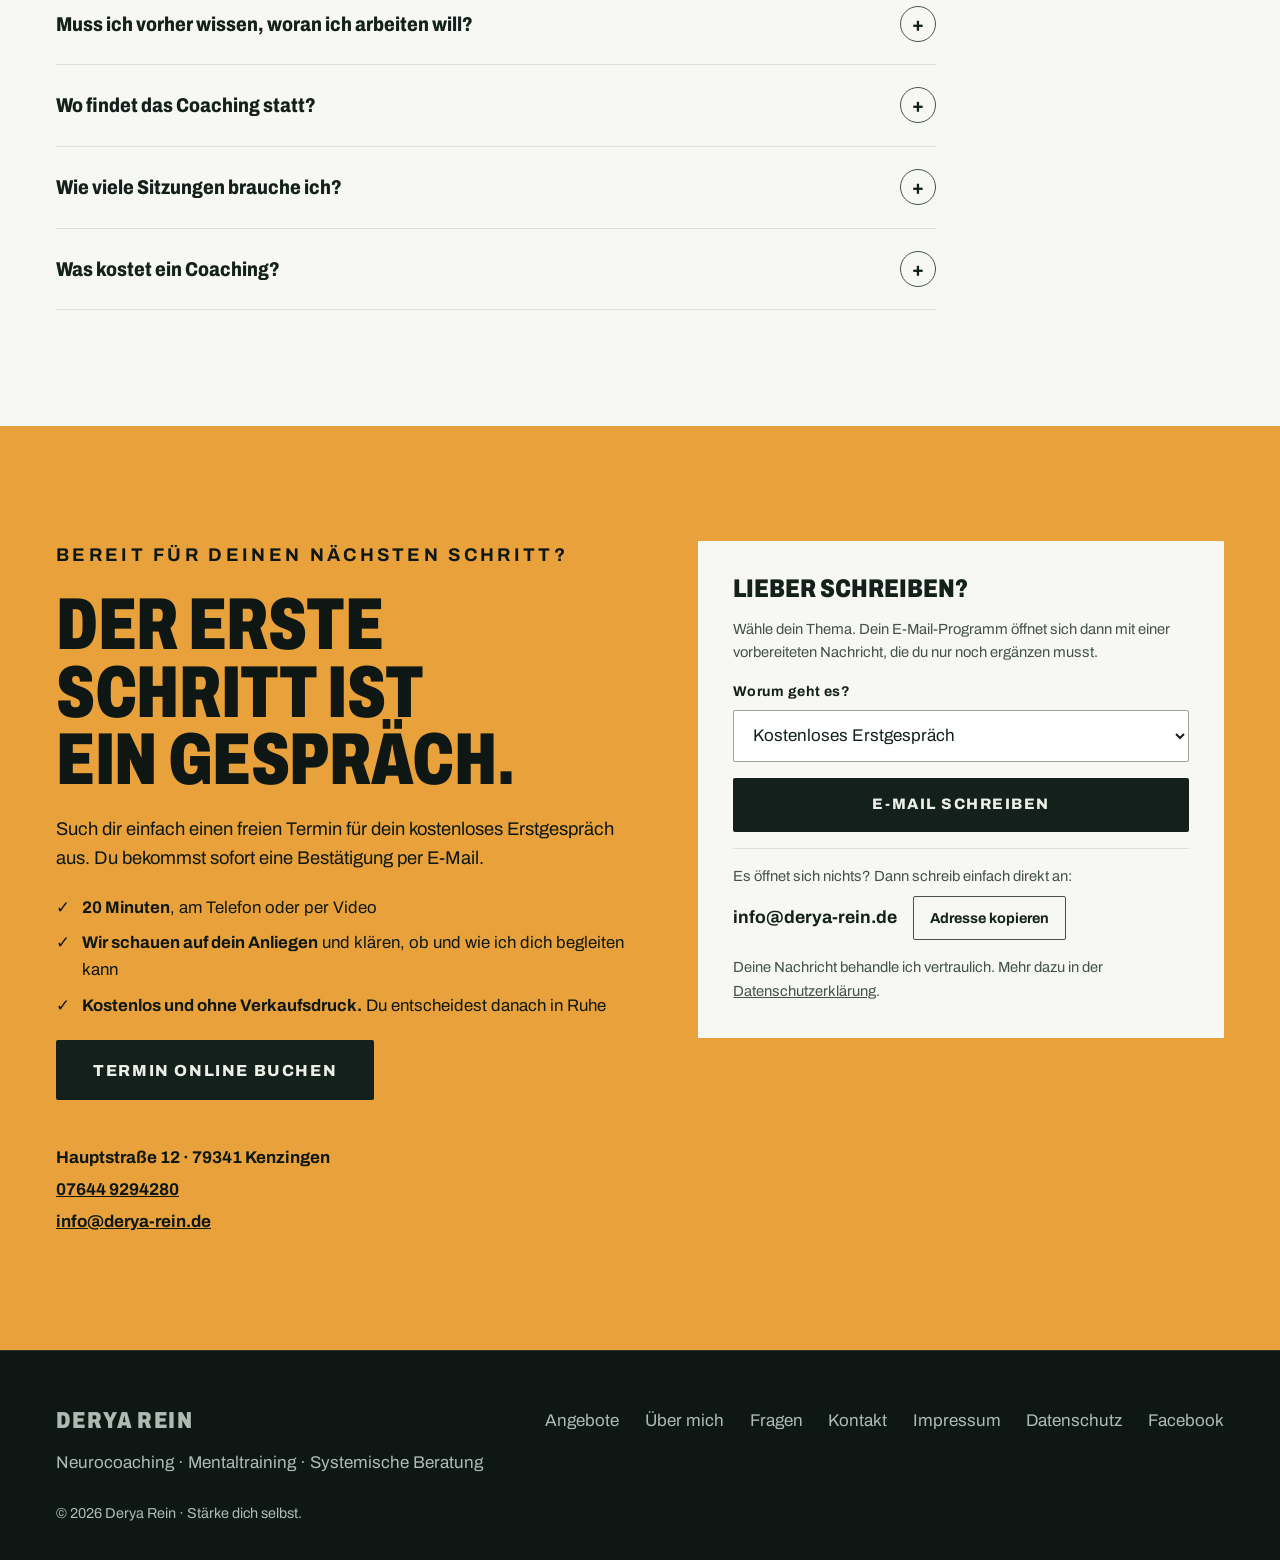
==== commit aac943d7: "Stimmen: Alter von Lukas T. auf 36 Jahre korrigieren Co-Authored-By: Claude Opus 5.5 <noreply@anthro" ====
--- a/index.html
+++ b/index.html
@@ -623,7 +623,7 @@
           </li>
           <li>
             <blockquote>„Früher habe ich gesagt: Das kann ich nicht. Jetzt sage ich: Das kann ich noch nicht.“</blockquote>
-            <span class="who"><b>Lukas T.</b> · 23 Jahre · 1:1 Coaching</span>
+            <span class="who"><b>Lukas T.</b> · 36 Jahre · 1:1 Coaching</span>
           </li>
           <li>
             <blockquote>„Ich habe den Kurs total falsch eingeschätzt. Jetzt fühle ich mich fitter und habe mehr Elan.“</blockquote>
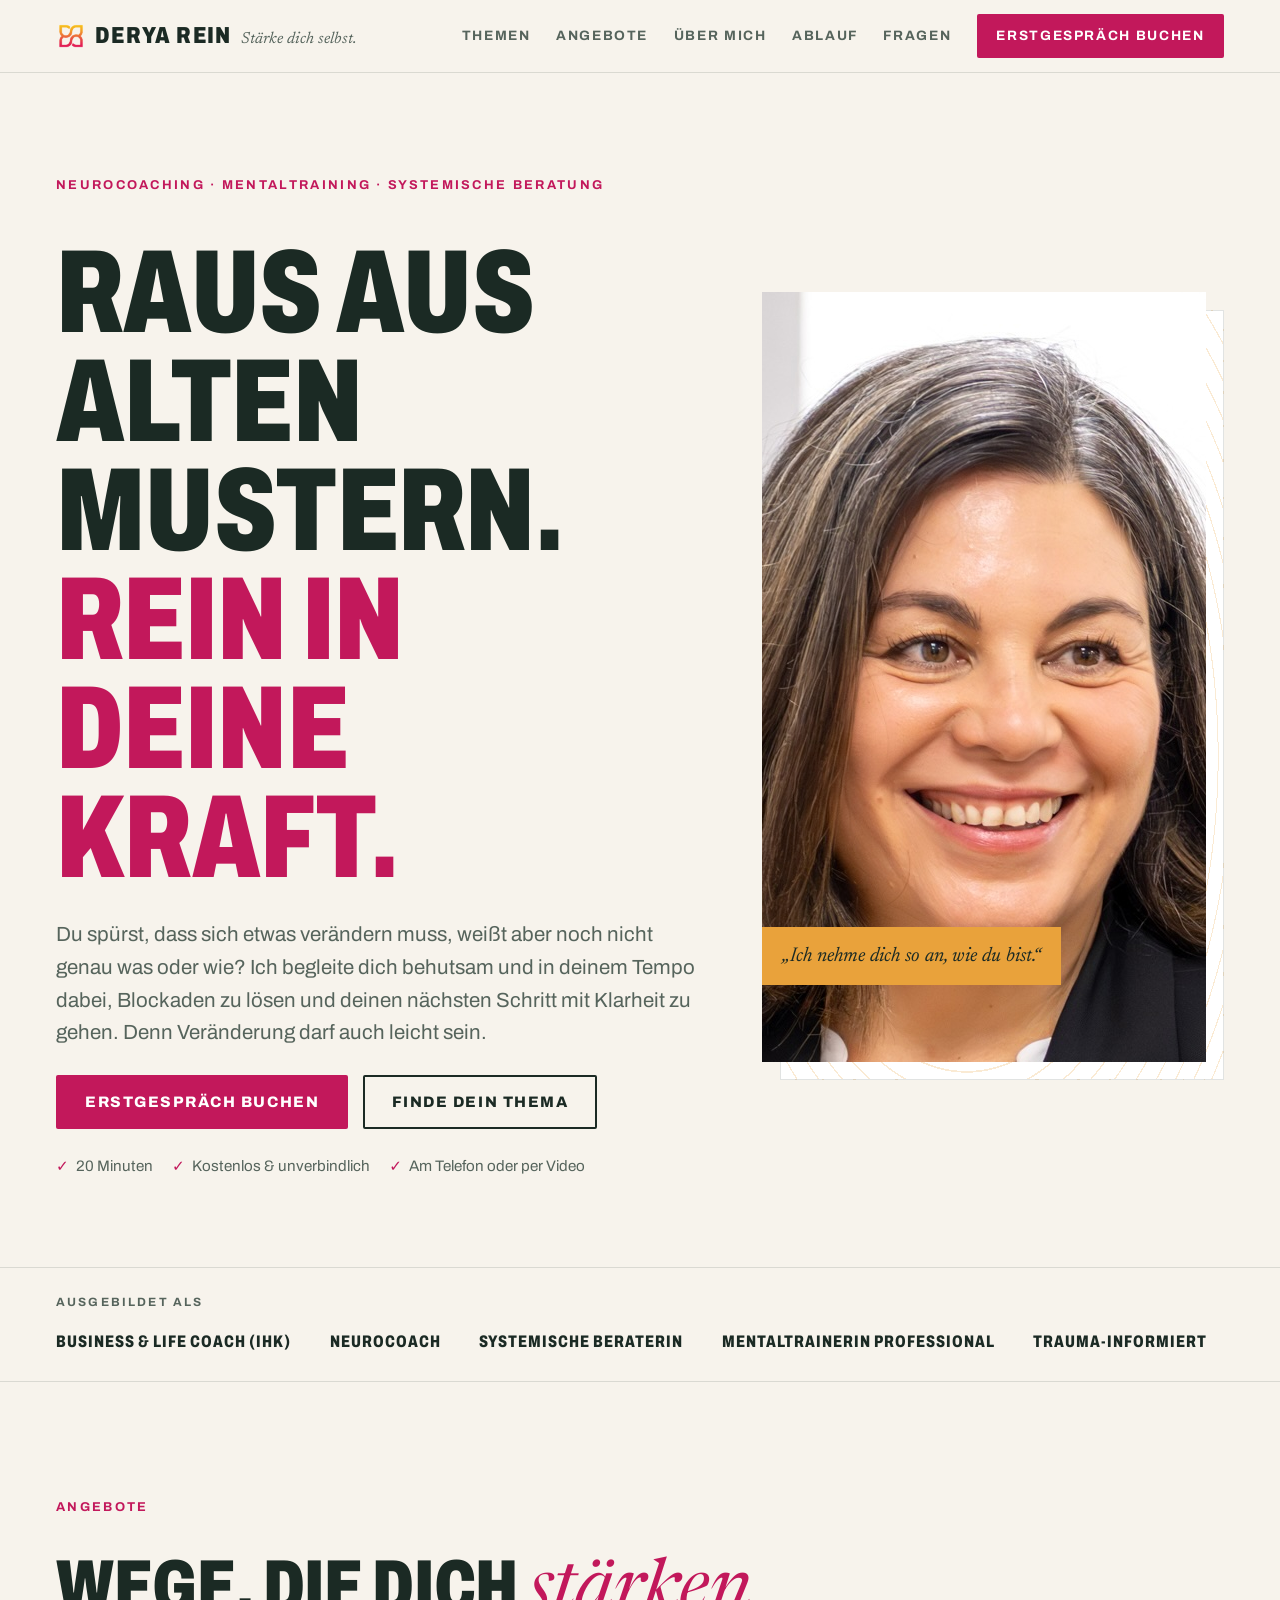
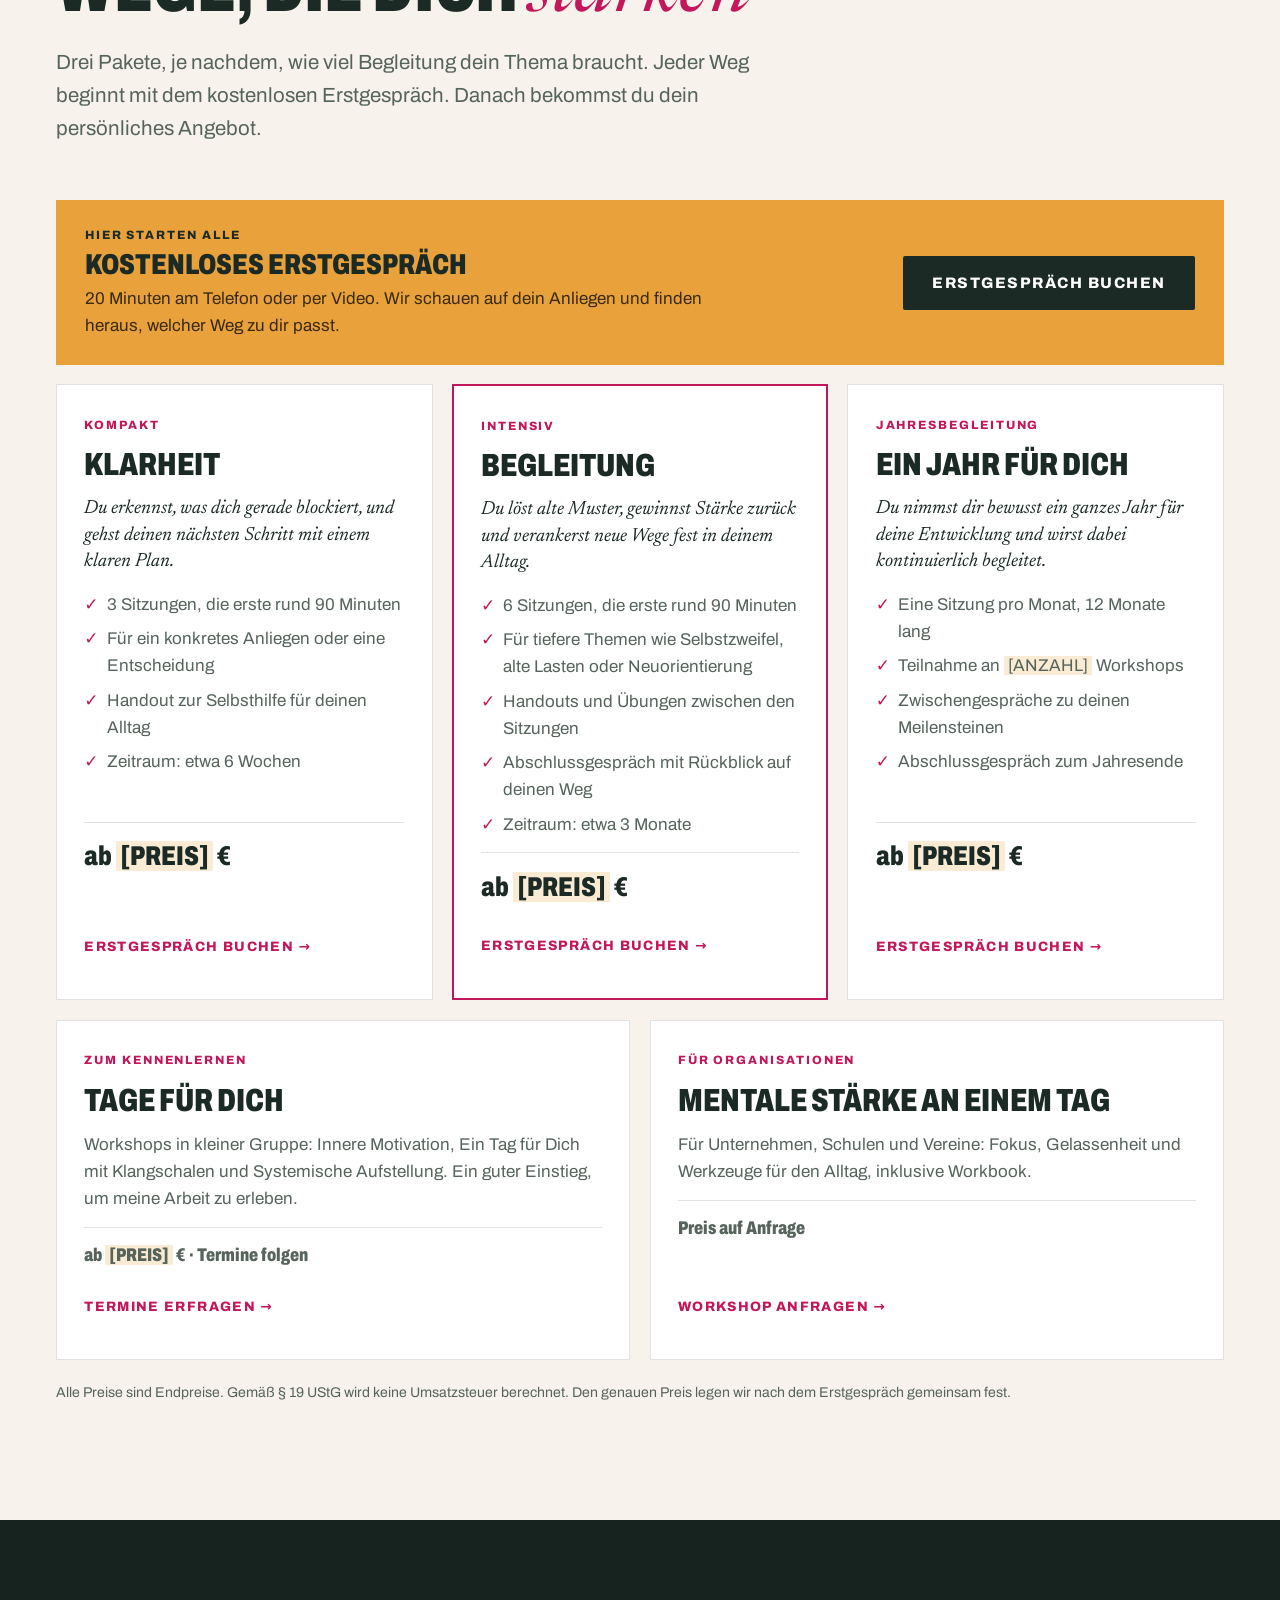
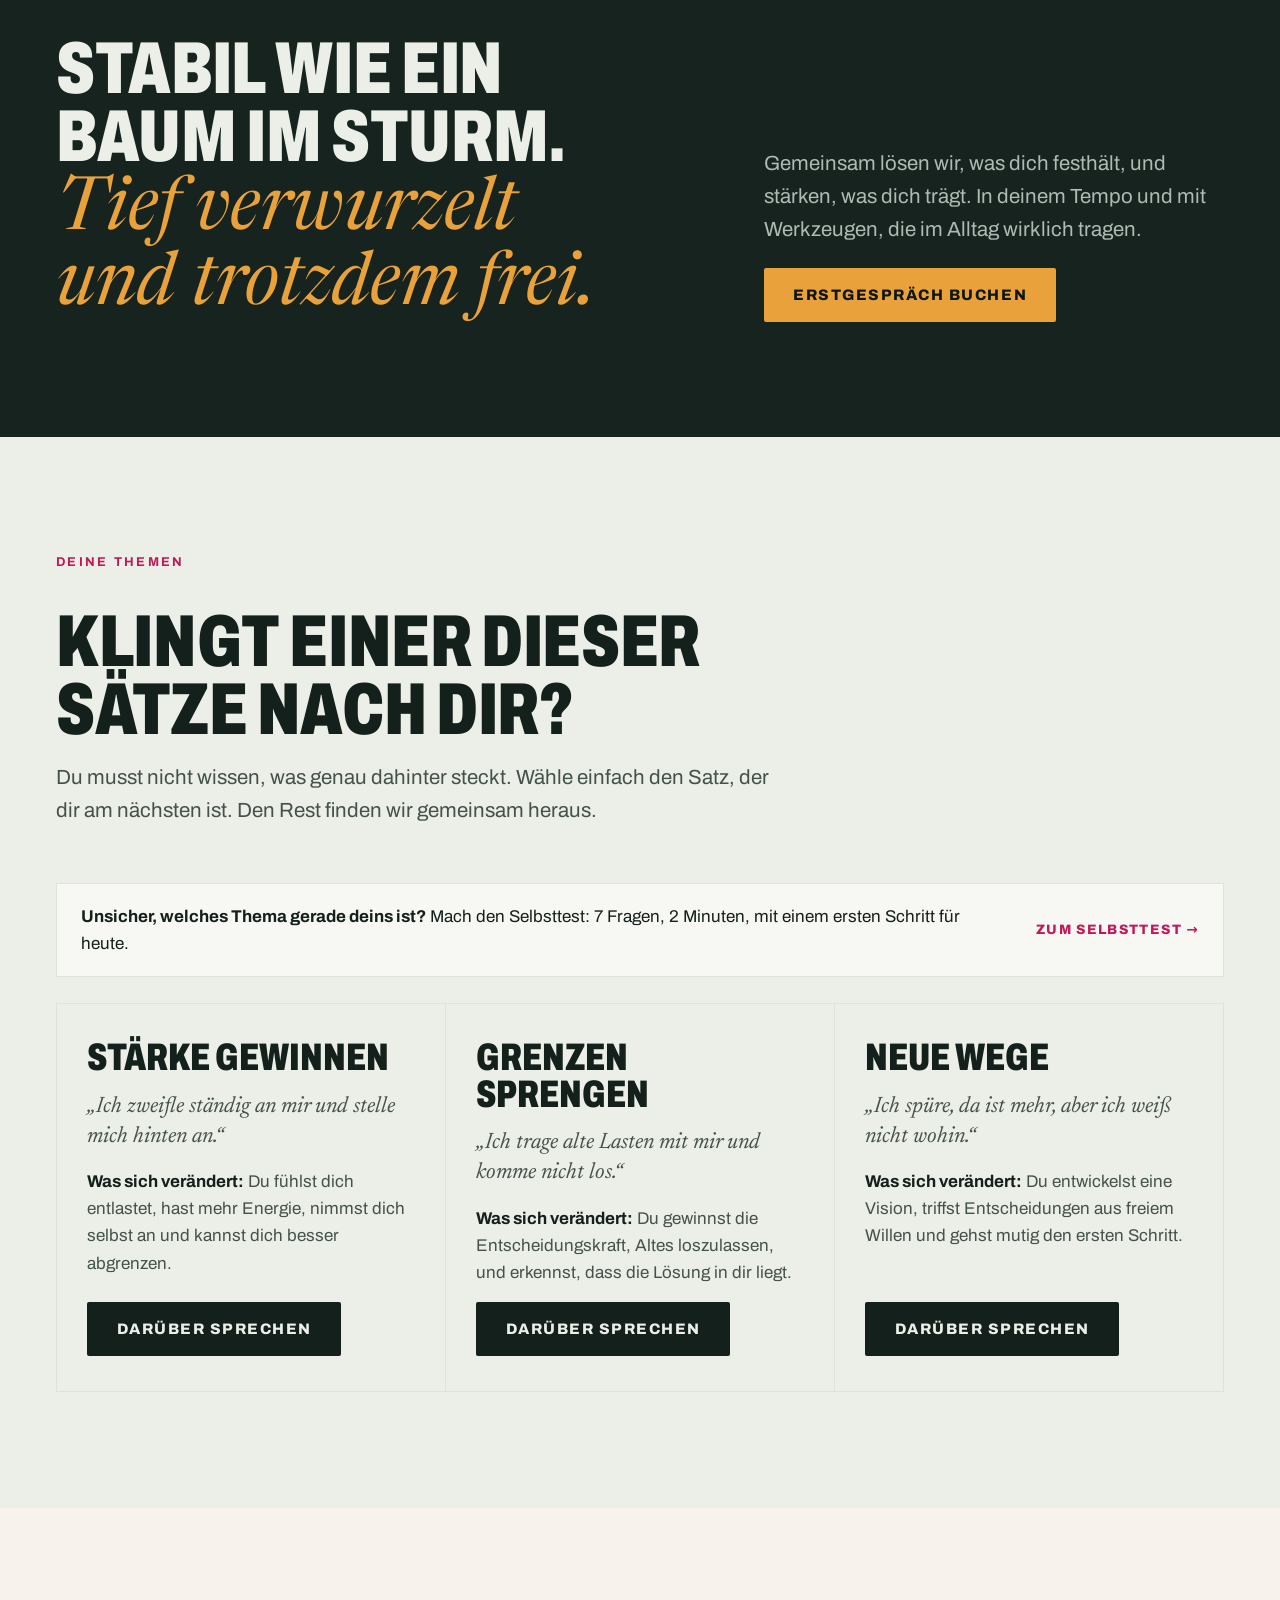
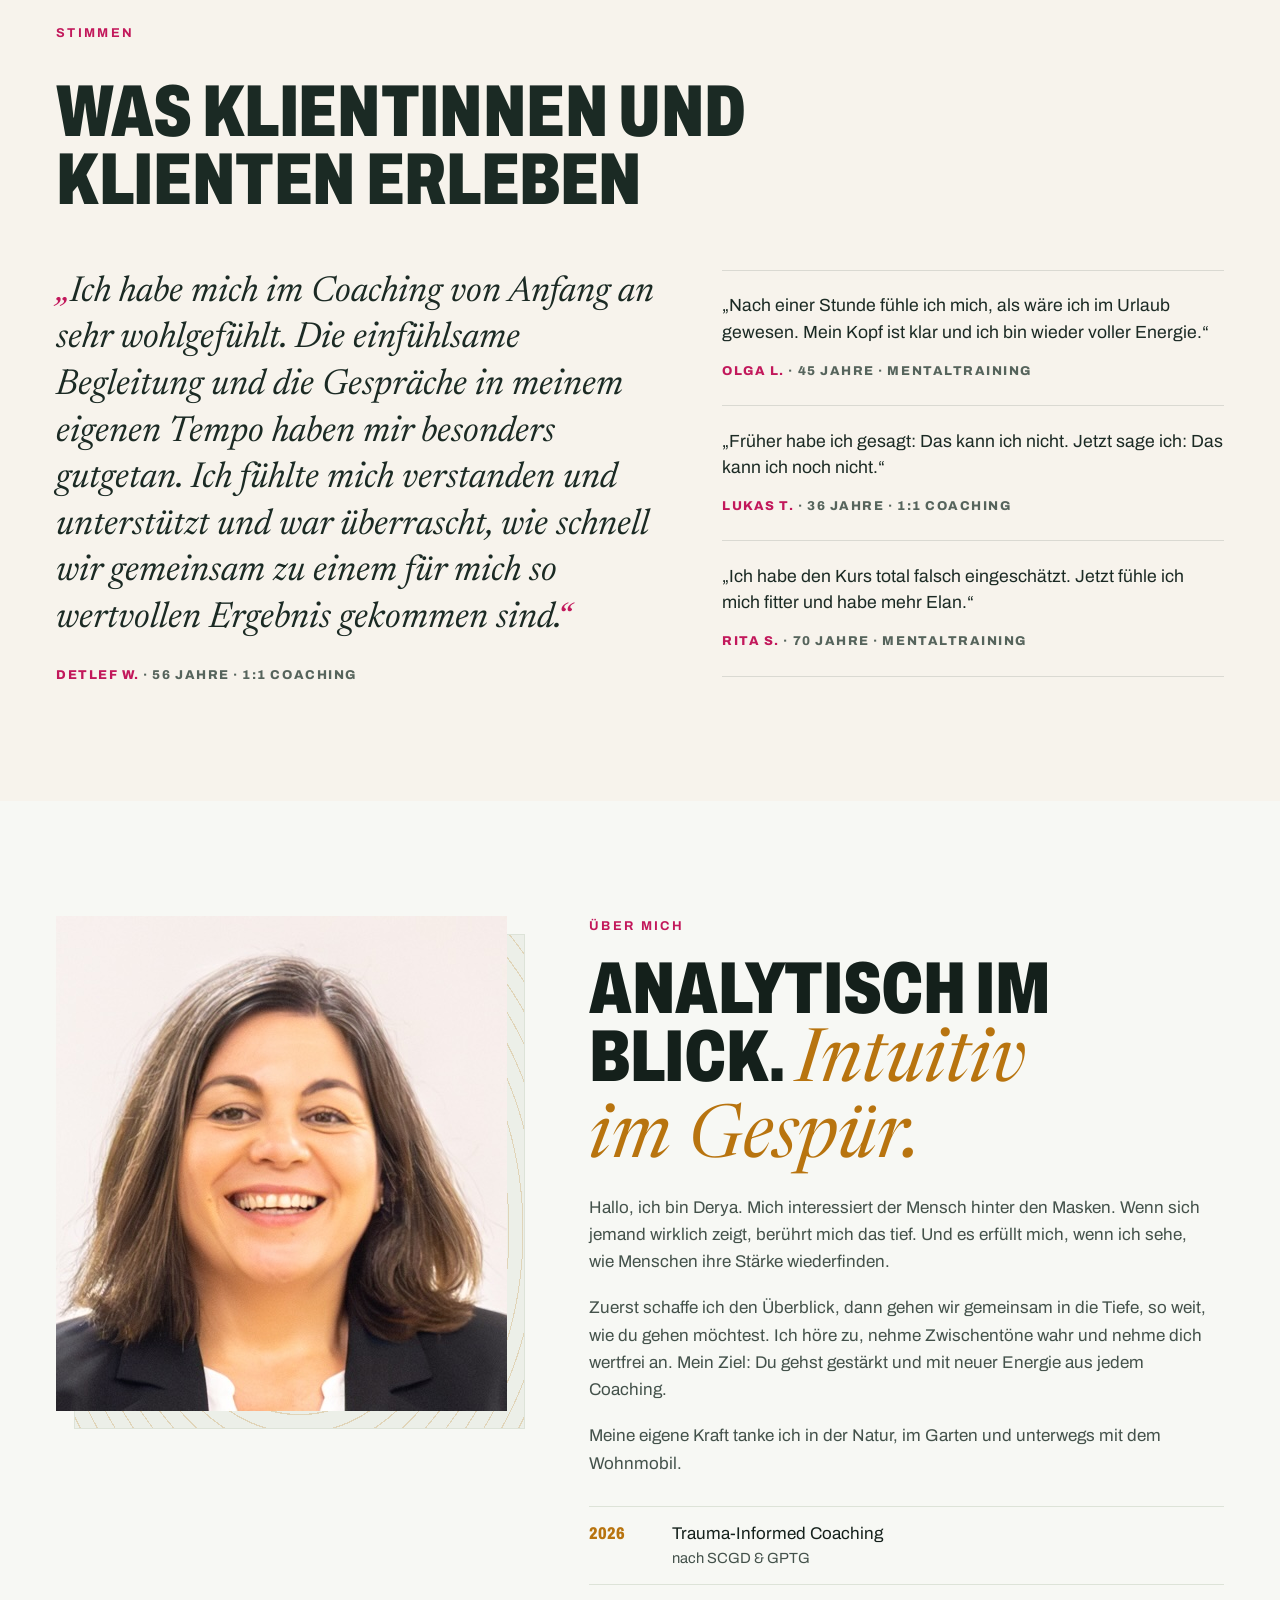
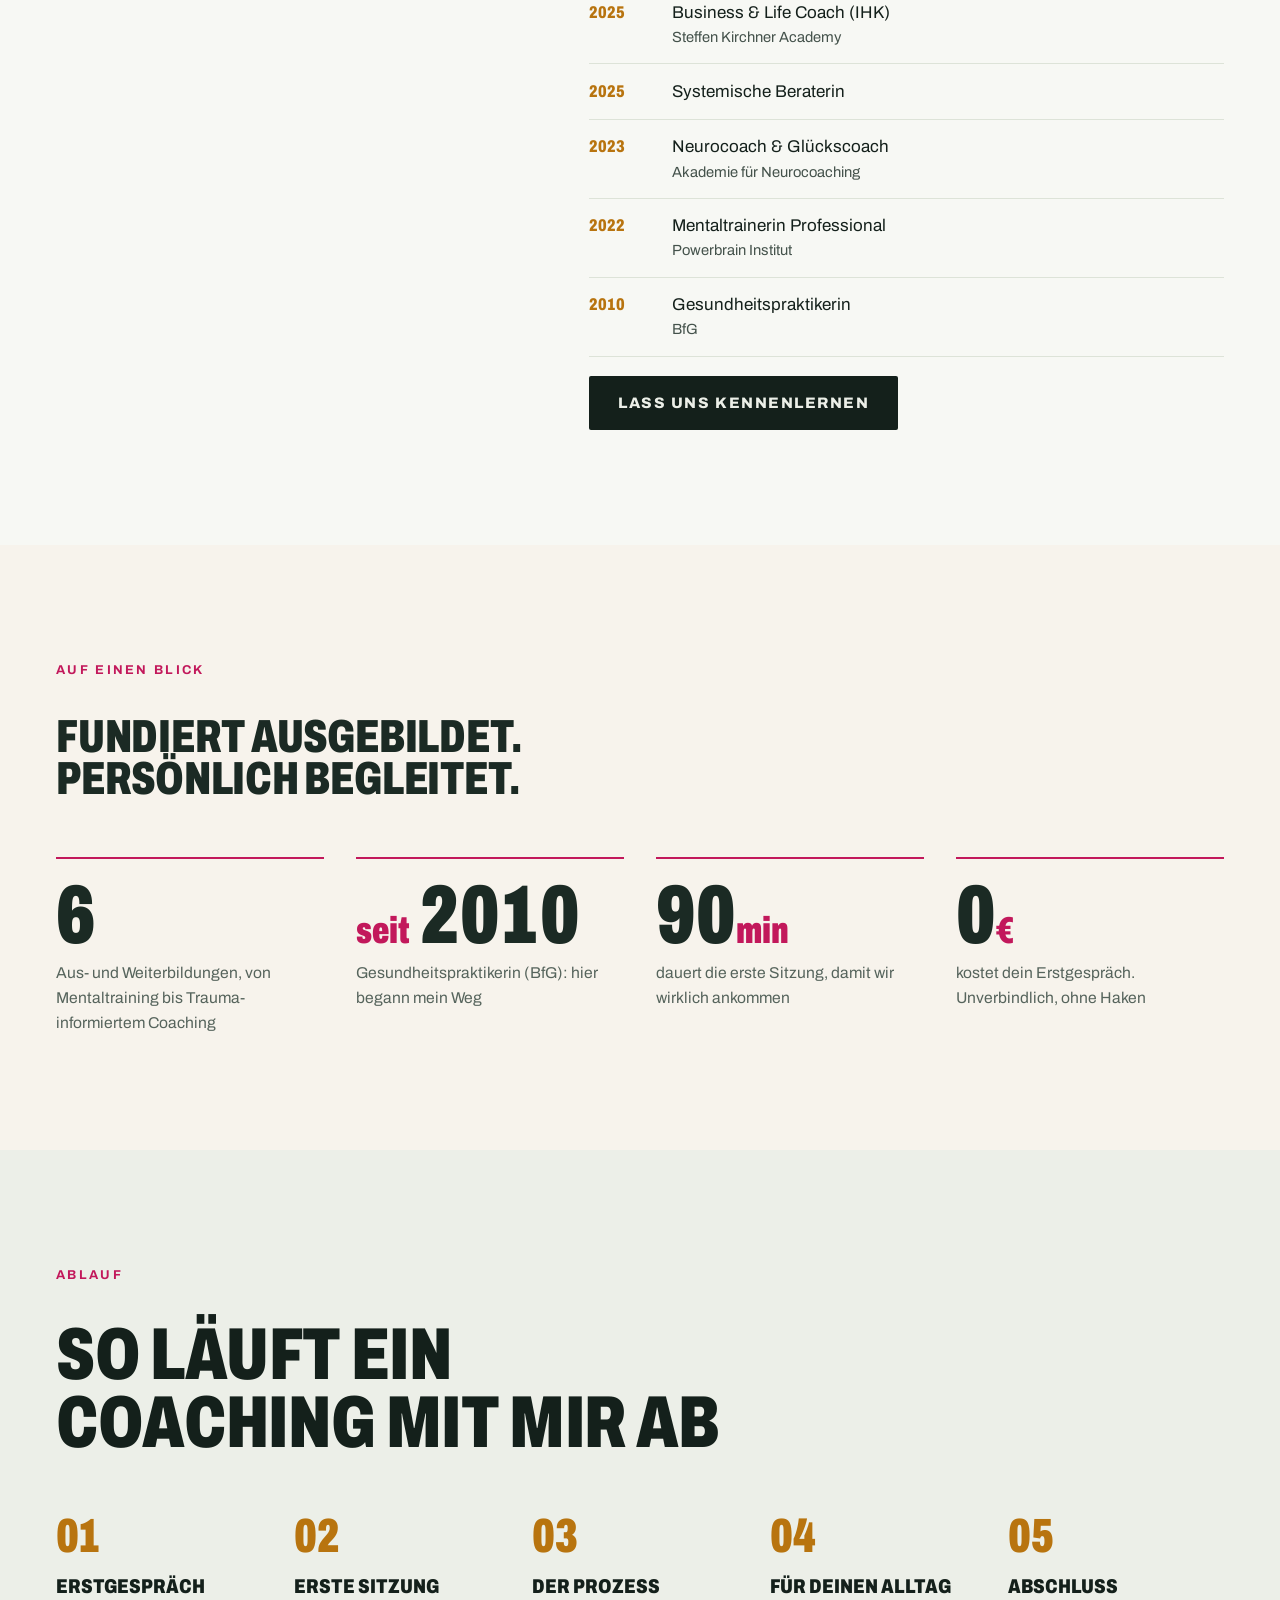
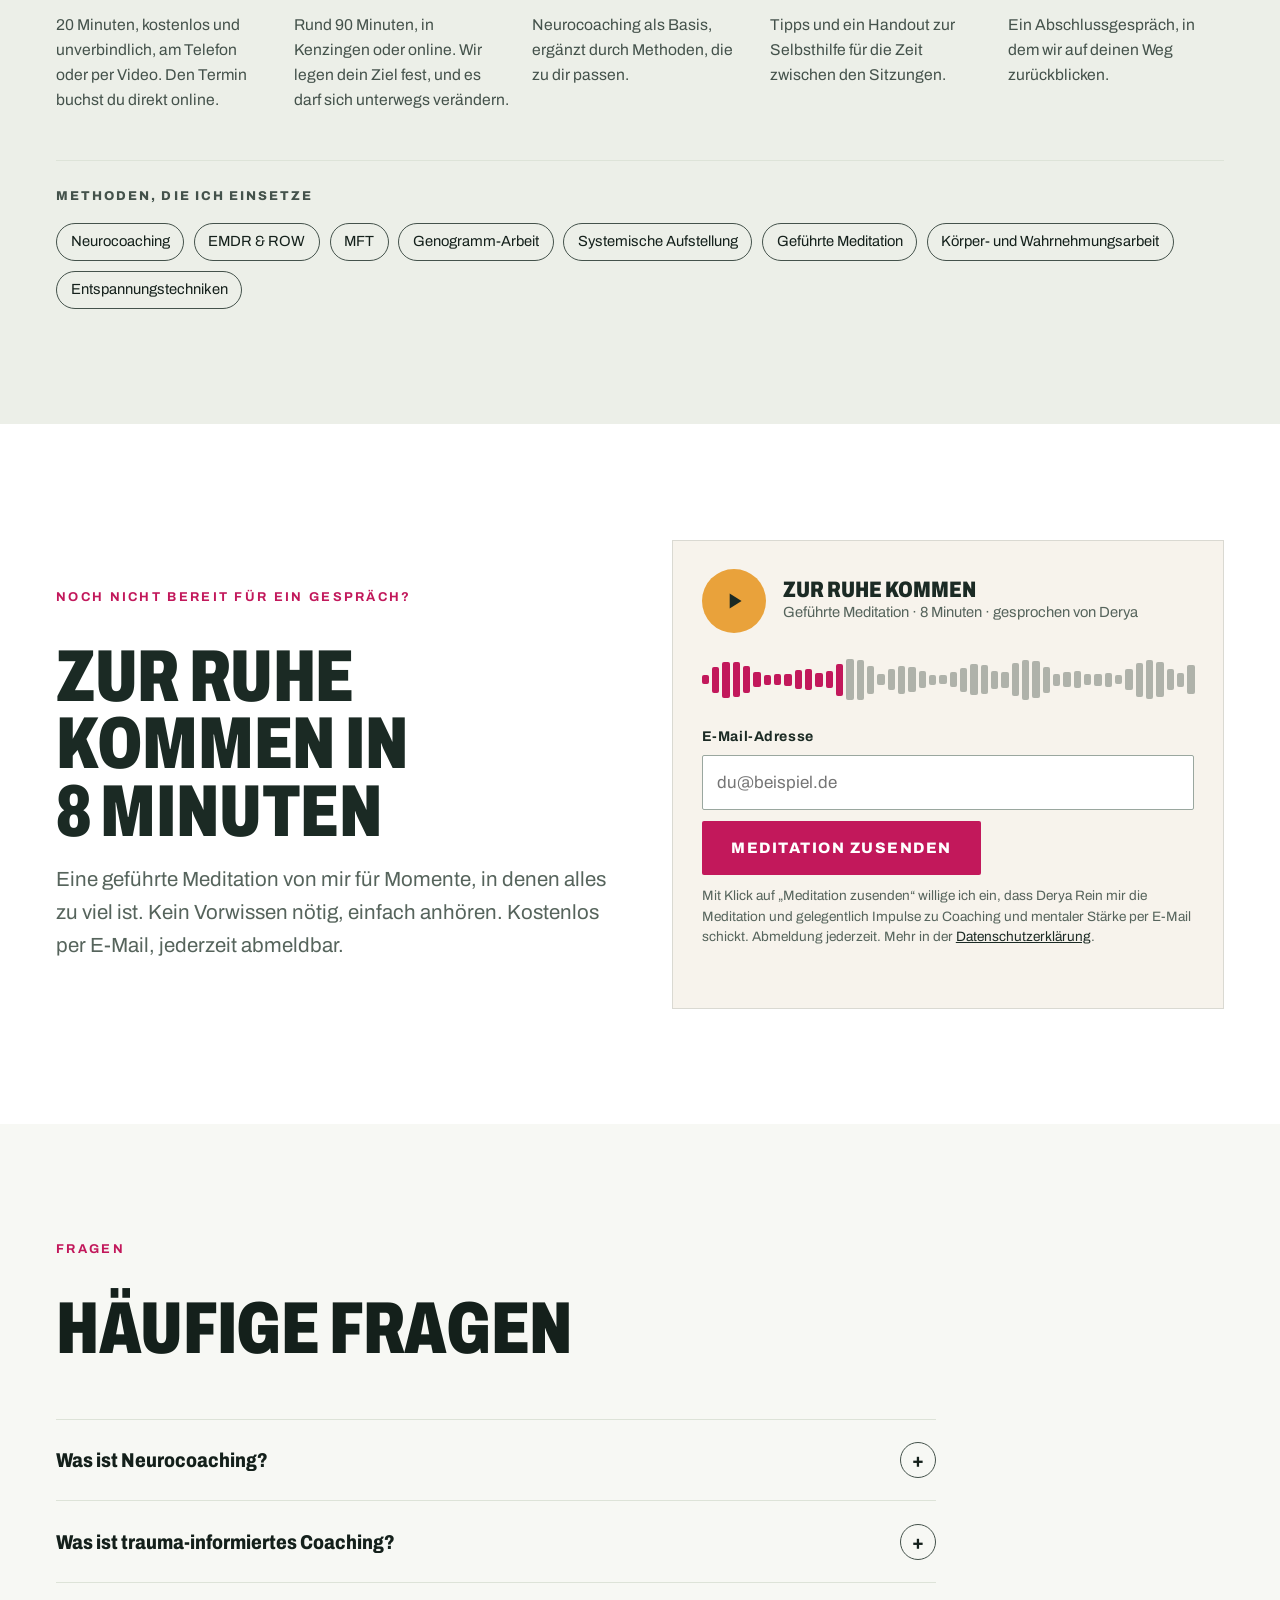
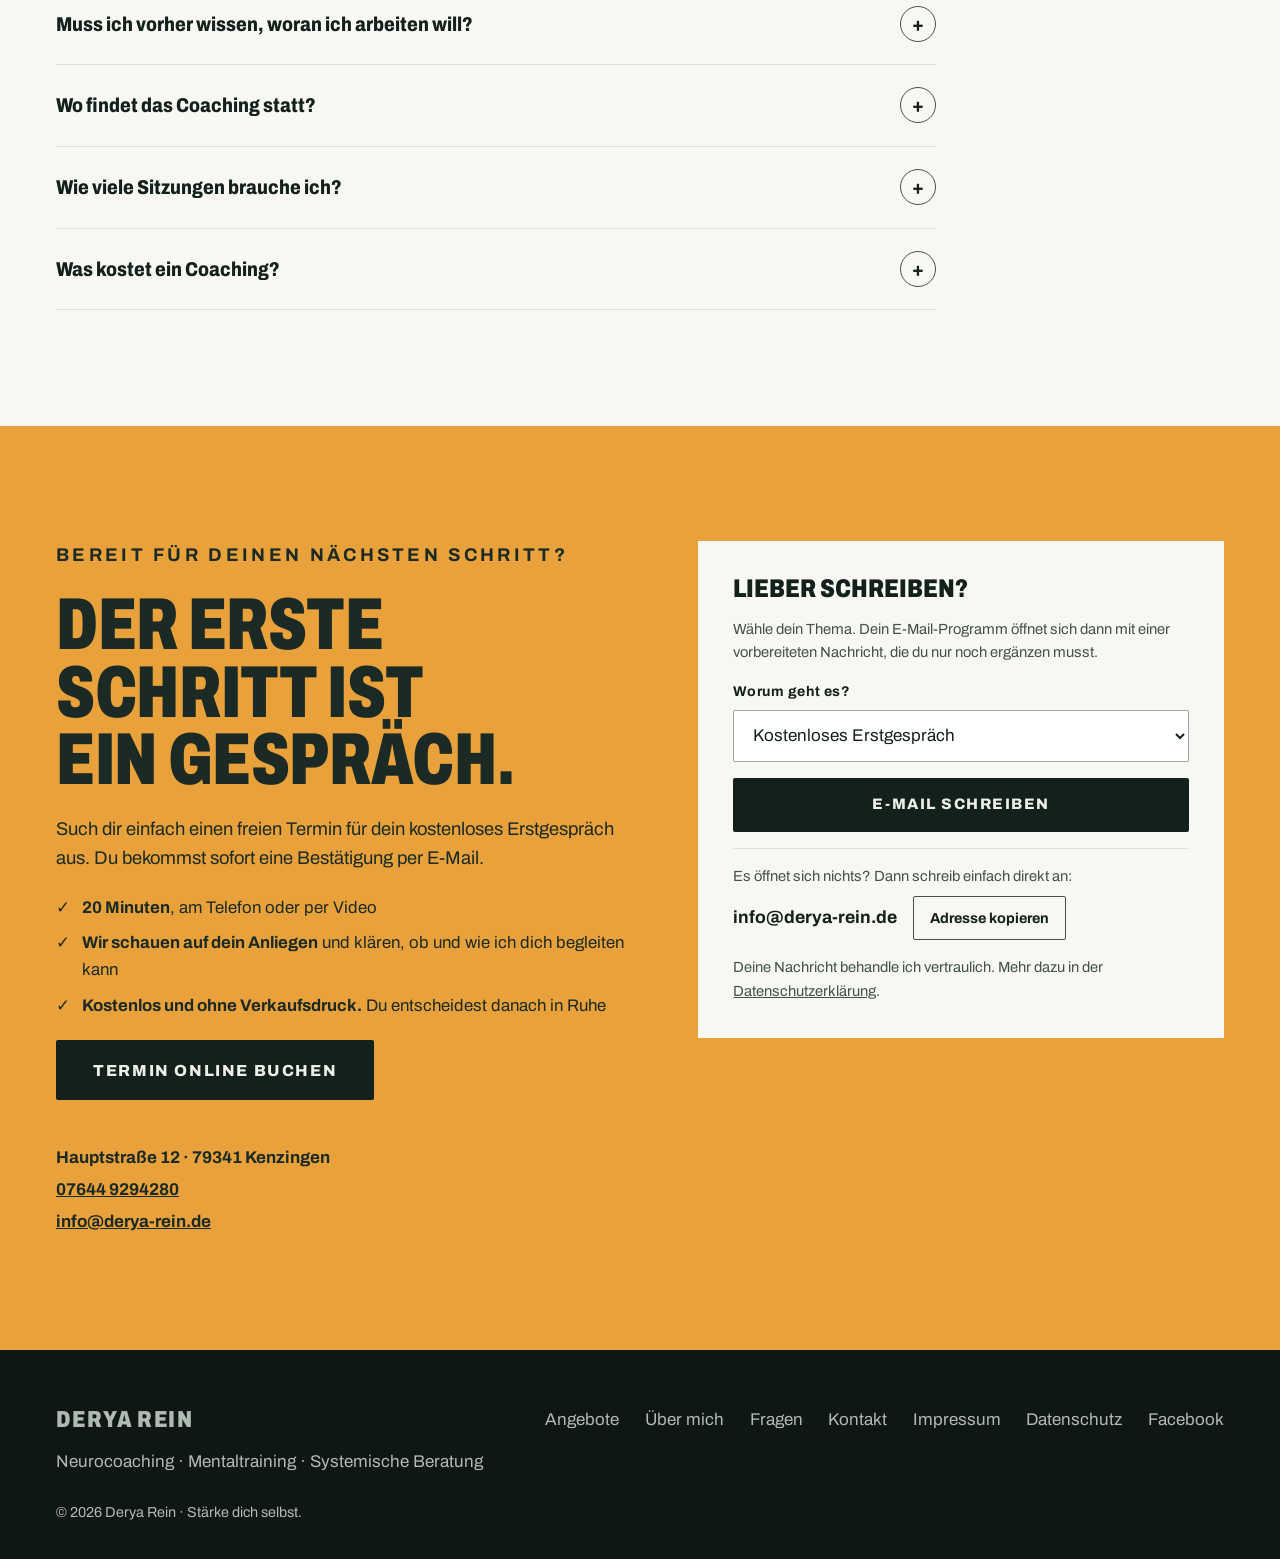
==== commit a4292f13: "Helle Gestaltung für alle Seiten Warmer Sand-Grund mit Waldgrün als Schrift, Magenta aus dem Logo fü" ====
--- a/index.html
+++ b/index.html
@@ -7,7 +7,7 @@
 <link rel="icon" href="favicon.ico" sizes="any">
 <link rel="icon" type="image/png" sizes="32x32" href="assets/favicon-32.png">
 <link rel="apple-touch-icon" href="assets/apple-touch-icon.png">
-<meta name="theme-color" content="#0E1714">
+<meta name="theme-color" content="#F7F3EC">
 <link rel="canonical" href="https://derya-rein.de/">
 <meta property="og:type" content="website">
 <meta property="og:site_name" content="Derya Rein">
@@ -24,26 +24,28 @@
 <meta name="description" content="Derya Rein – Neurocoach, Mentaltrainerin und Systemische Beraterin. Raus aus alten Mustern. Rein in deine Kraft. Kostenloses Erstgespräch in Kenzingen oder online.">
 <link rel="stylesheet" href="assets/fonts/fonts.css">
 <style>
-  /* Layout: Bühne wie bei einem großen Event – dunkle, kraftvolle Bänder im Wechsel mit hellen Ruhezonen; Jahresringe als Motiv für „tief verwurzelt“. */
+  /* Layout: heller, warmer Grund mit klarer Event-Typografie; ein dunkles Band (Leitgedanke) und die Fußzeile geben Halt; Jahresringe als Motiv für „tief verwurzelt“. */
   :root{
-    --night:#0E1714;        /* Grund: Waldnacht */
-    --night-2:#16231E;
-    --night-line:rgba(236,239,232,.14);
+    --night:#F7F3EC;        /* Grund: warmer Sand */
+    --night-2:#FFFFFF;
+    --night-line:rgba(27,42,36,.13);
     --sage:#ECEFE8;         /* helle Ruhezonen */
     --sage-2:#DDE3D8;
     --ink:#14201B;
     --ink-soft:#44524B;
     --paper:#F7F8F4;
-    --on-night:#ECEFE8;
-    --on-night-soft:#AEBBB3;
-    --sun:#E9A23B;          /* Akzent: Sonnenaufgang, Kraft */
+    --on-night:#1B2A24;
+    --on-night-soft:#56645C;
+    --sun:#E9A23B;          /* Flächen: Sonnenaufgang, Kraft */
+    --accent:#C2185B;       /* Schrift-Akzent: Magenta aus dem Logo */
+    --on-sun:#1B2A24;
     --sun-deep:#B8740F;
     --font-display:'Archivo', 'Arial Narrow', system-ui, sans-serif;
     --font-body:'Archivo', system-ui, -apple-system, 'Segoe UI', sans-serif;
     --font-voice:'Newsreader', Georgia, 'Times New Roman', serif;
     --gutter-l:max(16px, env(safe-area-inset-left, 0px));
     --gutter-r:max(16px, env(safe-area-inset-right, 0px));
-    color-scheme:dark;
+    color-scheme:light;
   }
 
   *{box-sizing:border-box;}
@@ -122,7 +124,7 @@
   /* Header */
   .site-header{
     position:sticky; top:env(safe-area-inset-top, 0px); z-index:50;
-    background:rgba(14,23,20,.92);
+    background:rgba(247,243,236,.94);
     backdrop-filter:saturate(140%) blur(10px);
     border-bottom:1px solid var(--night-line);
   }
@@ -414,6 +416,30 @@
   .footer-grid a{color:var(--on-night-soft); text-decoration:none; min-height:44px; display:inline-flex; align-items:center;}
   .footer-grid a:hover{color:var(--on-night);}
   .copy{color:var(--on-night-soft); font-size:.9rem; margin:1.6rem 0 0;}
+
+  /* Helle Fassung: Magenta für Schrift-Akzente, Orange für Flächen mit dunkler Schrift */
+  .eyebrow,.band--light .eyebrow,.band--paper .eyebrow{color:var(--accent);}
+  .hero h1 .sun{color:var(--accent);}
+  .hero-note span::before,.pkg-list li::before,.who b,.fact-num small,.path-tag,.path-link{color:var(--accent);}
+  .voice-big blockquote::before,.voice-big blockquote::after{color:var(--accent);}
+  .fact{border-top-color:var(--accent);}
+  .pkg--featured{border-color:var(--accent);}
+  .test-teaser-cta{color:var(--accent);}
+  .btn--sun{background:var(--accent); color:#FFFFFF;}
+  .btn--sun:hover{background:#A3124B;}
+  .nav-links a.btn--sun,.nav-links a.btn--sun:hover{color:#FFFFFF;}
+  .wave span.on{background:var(--accent);}
+  .hero-quote,.path--first,.path--first .path-tag,.path--first .path-meta,.path--first .path-link,
+  .start-strip,.start-strip .path-tag,.play,.finale,.finale .eyebrow{color:var(--on-sun);}
+  .start-strip .btn--sun{background:var(--on-sun); color:#FFFFFF;}
+  .start-strip .btn--sun:hover{background:#2C3E36;}
+
+  /* Bewusst dunkel: Leitgedanke und Fußzeile */
+  .keep-dark{--night:#0E1714; --night-2:#16231E; --night-line:rgba(236,239,232,.14); --on-night:#ECEFE8; --on-night-soft:#AEBBB3; --accent:#E9A23B; color:var(--on-night);}
+  .keep-dark .btn--sun{background:var(--sun); color:#0E1714;}
+  .keep-dark .btn--sun:hover{background:#F3B658;}
+  .site-footer.keep-dark{background:#0E1714; border-top:0;}
+  .statement.keep-dark{background:#16231E;}
 </style>
 </head>
 <body>
@@ -482,7 +508,7 @@
     <div class="inner">
       <div class="section-head">
         <p class="eyebrow">Angebote</p>
-        <h2 class="display h-l" id="wege-title">Wege, die dich <span class="voice" style="color:var(--sun)">stärken</span></h2>
+        <h2 class="display h-l" id="wege-title">Wege, die dich <span class="voice" style="color:var(--accent)">stärken</span></h2>
         <p class="lead">Drei Pakete, je nachdem, wie viel Begleitung dein Thema braucht. Jeder Weg beginnt mit dem kostenlosen Erstgespräch. Danach bekommst du dein persönliches Angebot.</p>
       </div>
 
@@ -559,9 +585,9 @@
   </section>
 
   <!-- Statement -->
-  <section class="band band--night2 statement" aria-label="Leitgedanke">
+  <section class="band band--night2 statement keep-dark" aria-label="Leitgedanke">
     <div class="inner">
-      <h2 class="display h-l">Stabil wie ein Baum im Sturm. <span class="voice" style="color:var(--sun)">Tief verwurzelt und trotzdem frei.</span></h2>
+      <h2 class="display h-l">Stabil wie ein Baum im Sturm. <span class="voice" style="color:var(--accent)">Tief verwurzelt und trotzdem frei.</span></h2>
       <div style="display:flex; flex-direction:column; gap:1.4rem">
         <p class="lead">Gemeinsam lösen wir, was dich festhält, und stärken, was dich trägt. In deinem Tempo und mit Werkzeugen, die im Alltag wirklich tragen.</p>
         <div><a class="btn btn--sun" href="#kontakt" data-book>Erstgespräch buchen</a></div>
@@ -828,7 +854,7 @@
   <a class="btn btn--sun" href="#kontakt" data-book>Termin buchen</a>
 </div>
 
-<footer class="site-footer">
+<footer class="site-footer keep-dark">
   <div class="inner">
     <div class="footer-grid">
       <div>
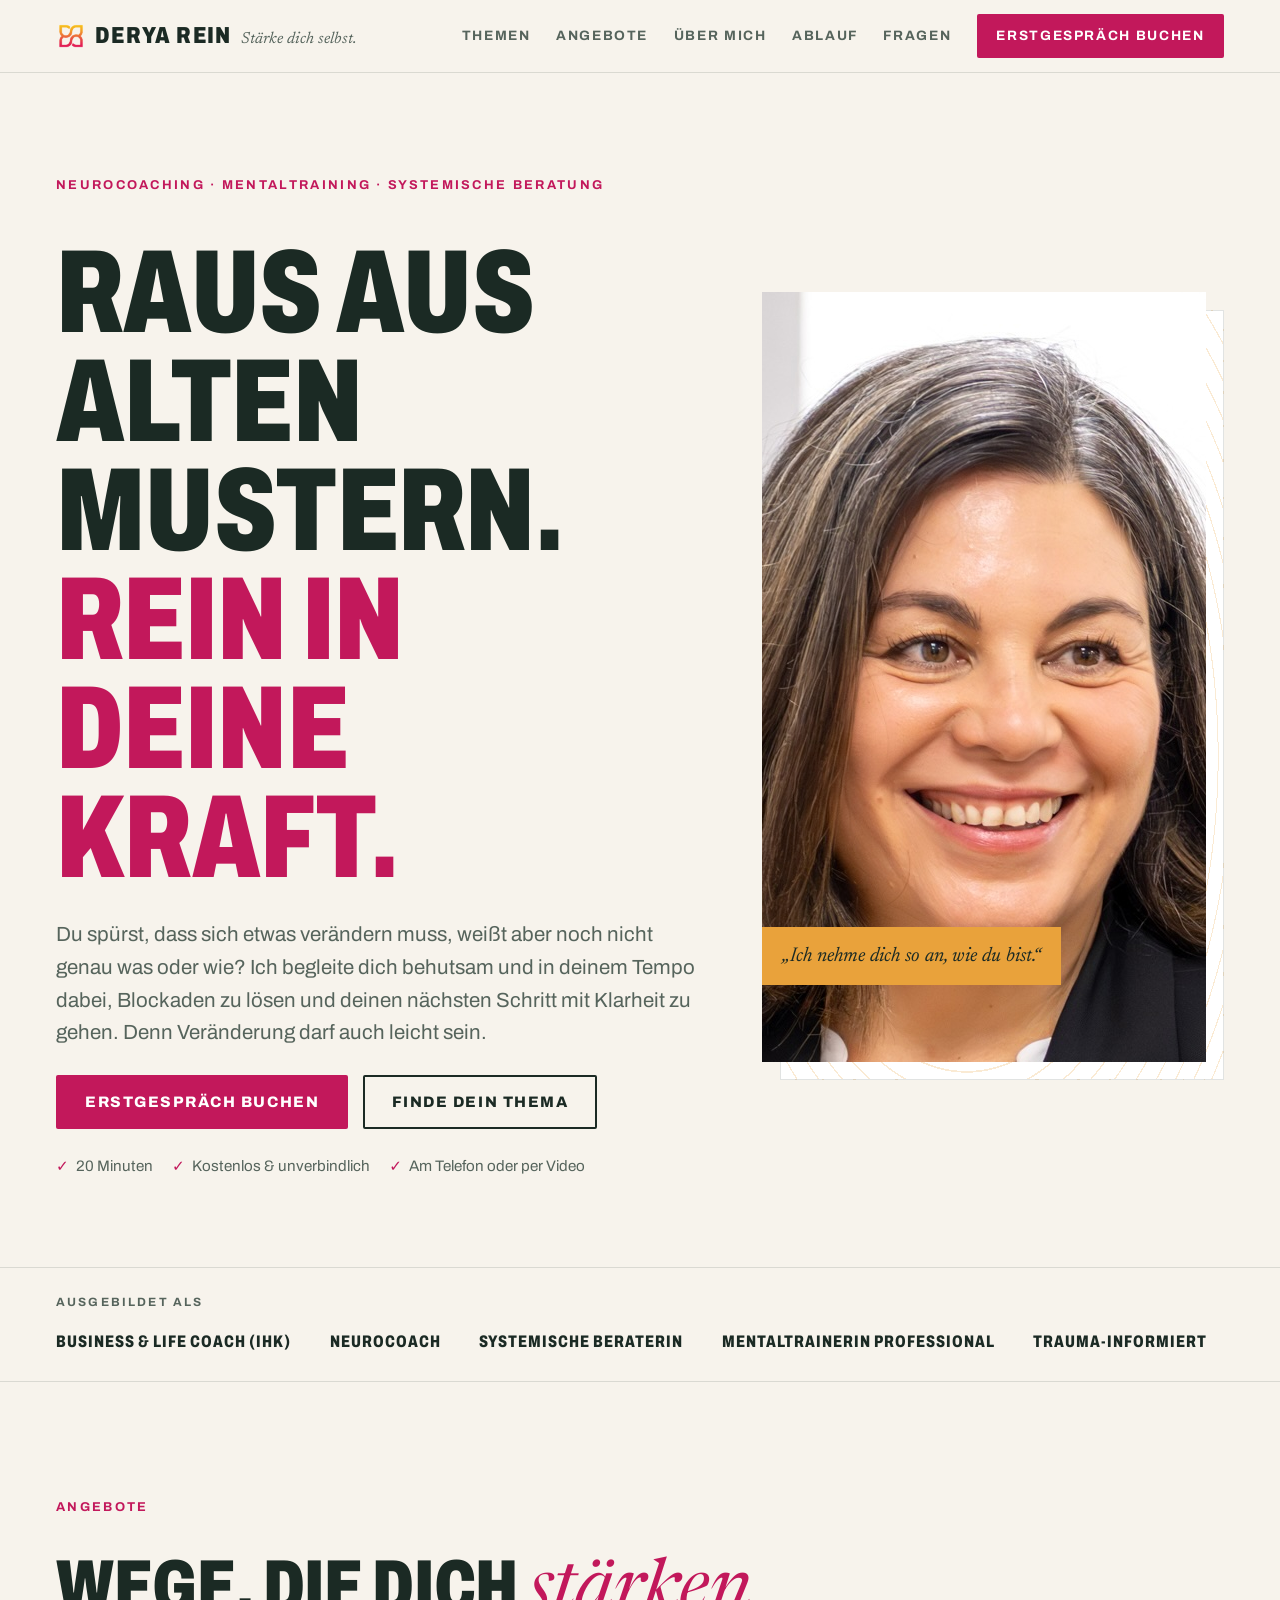
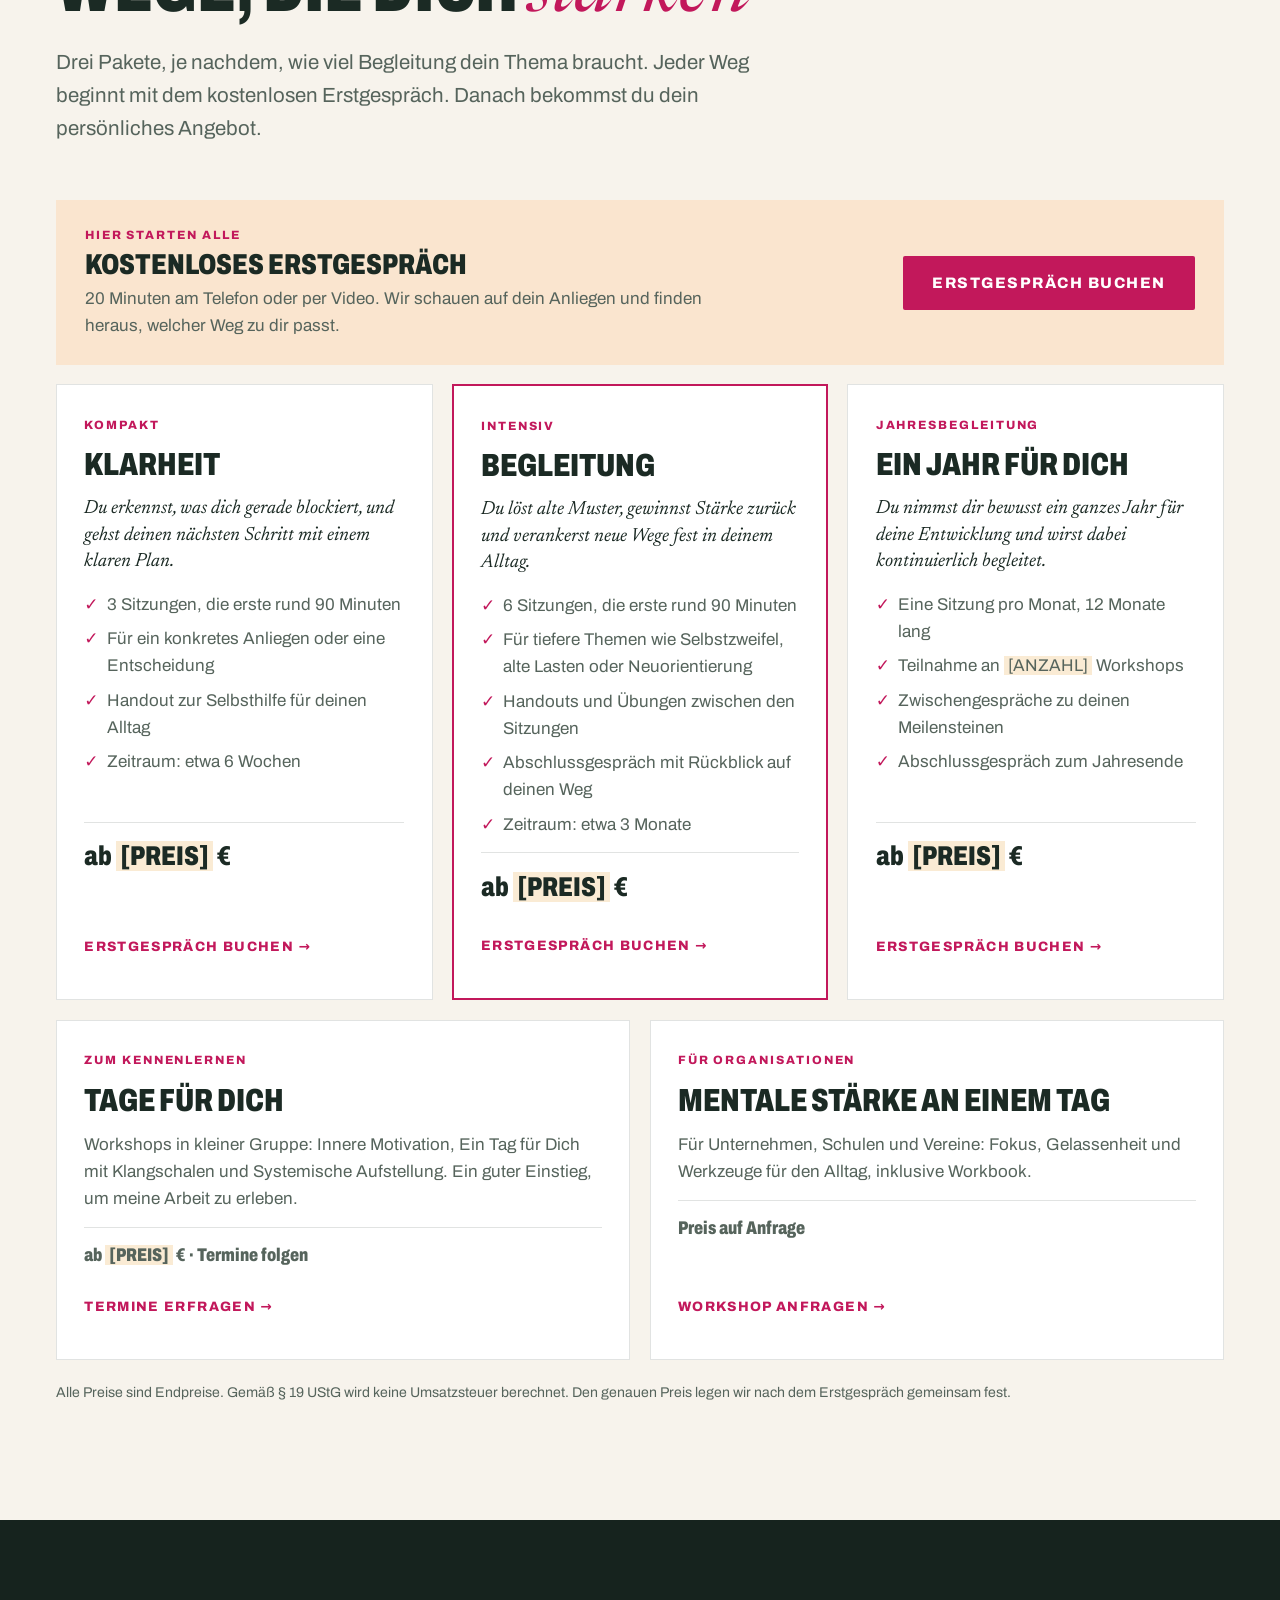
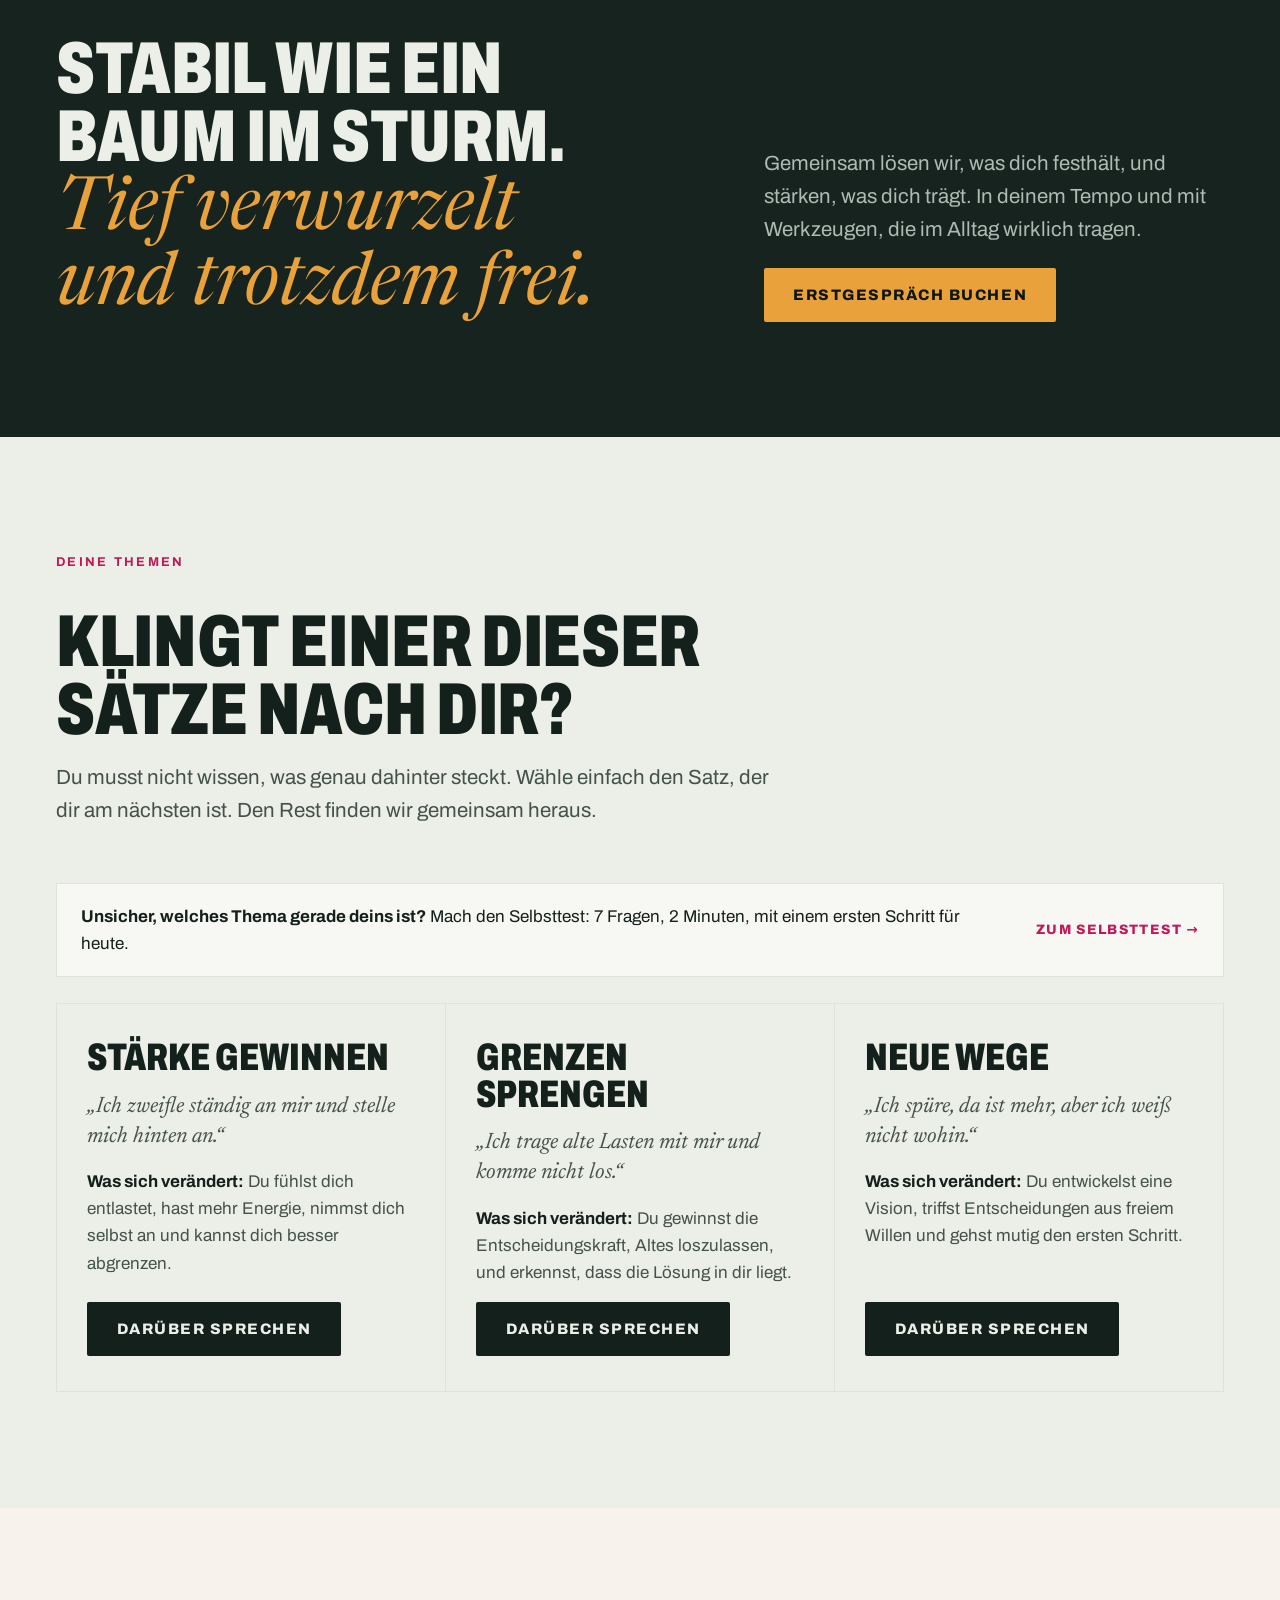
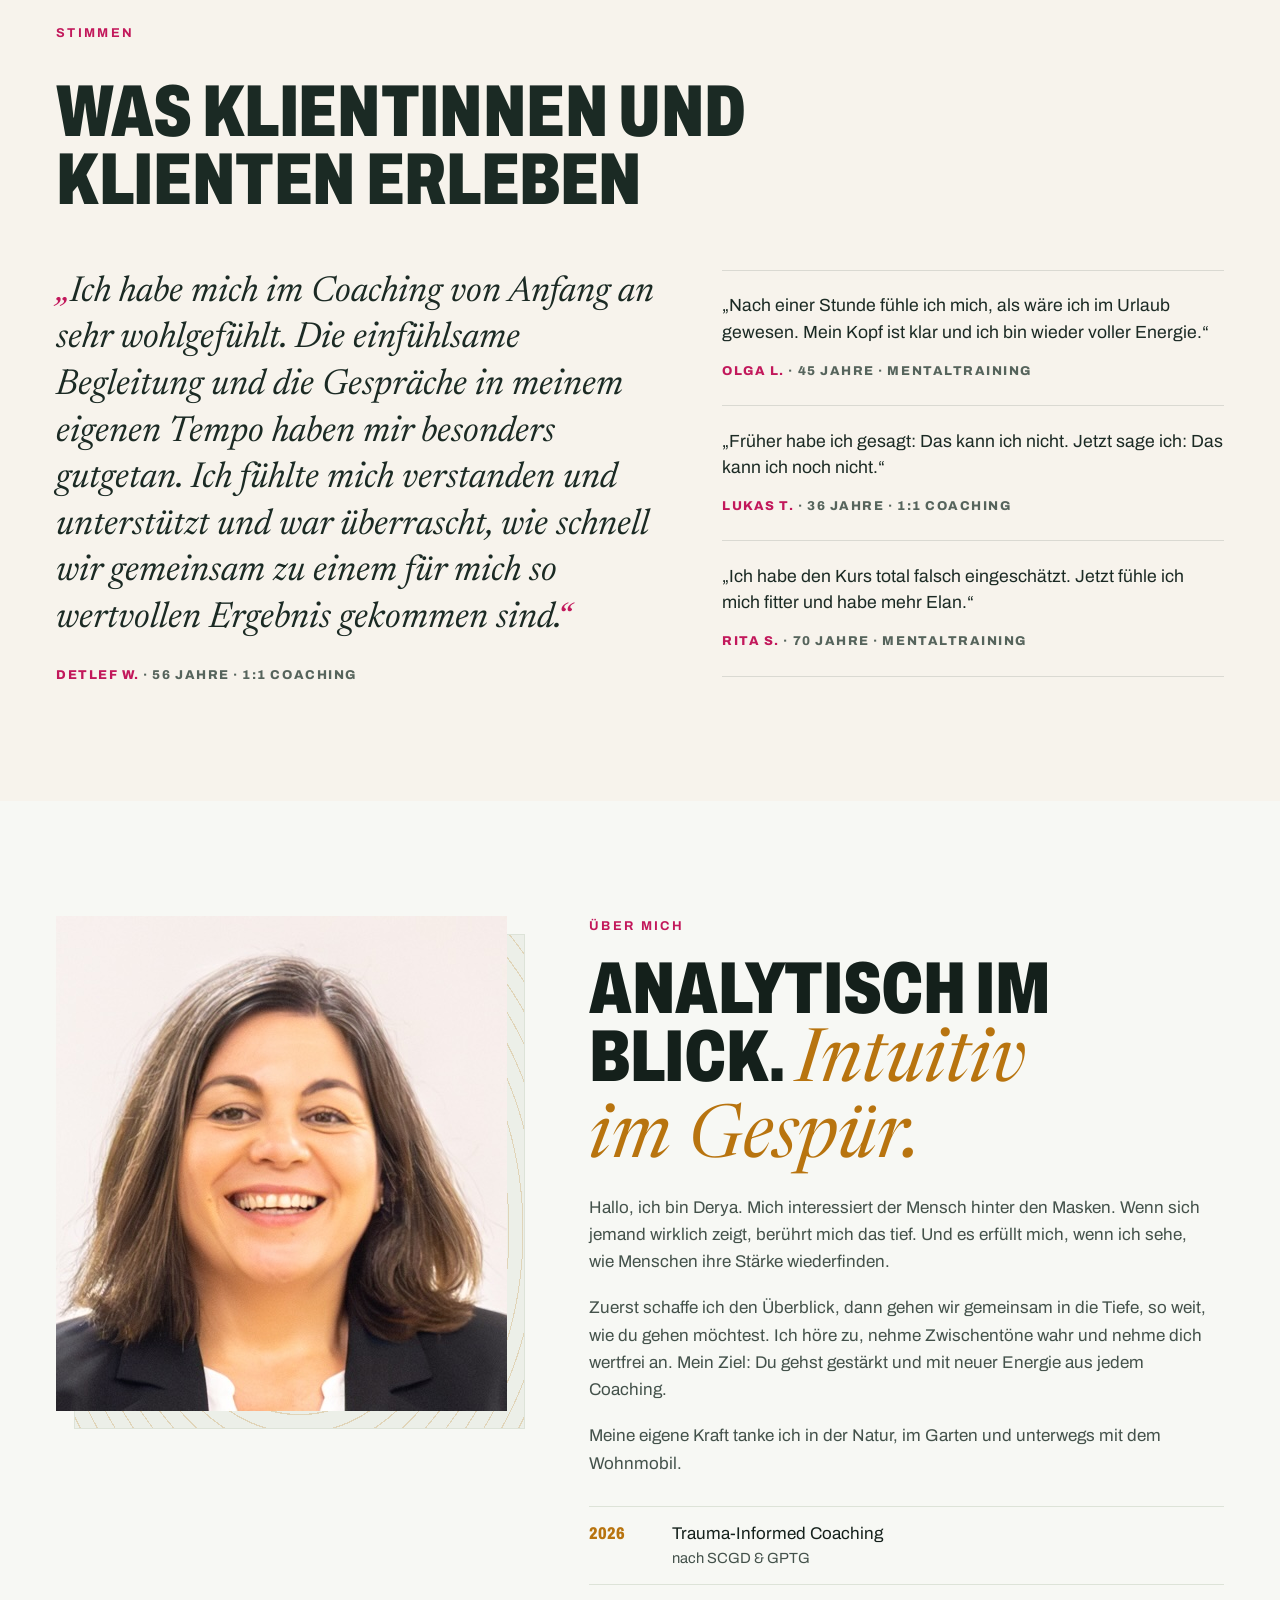
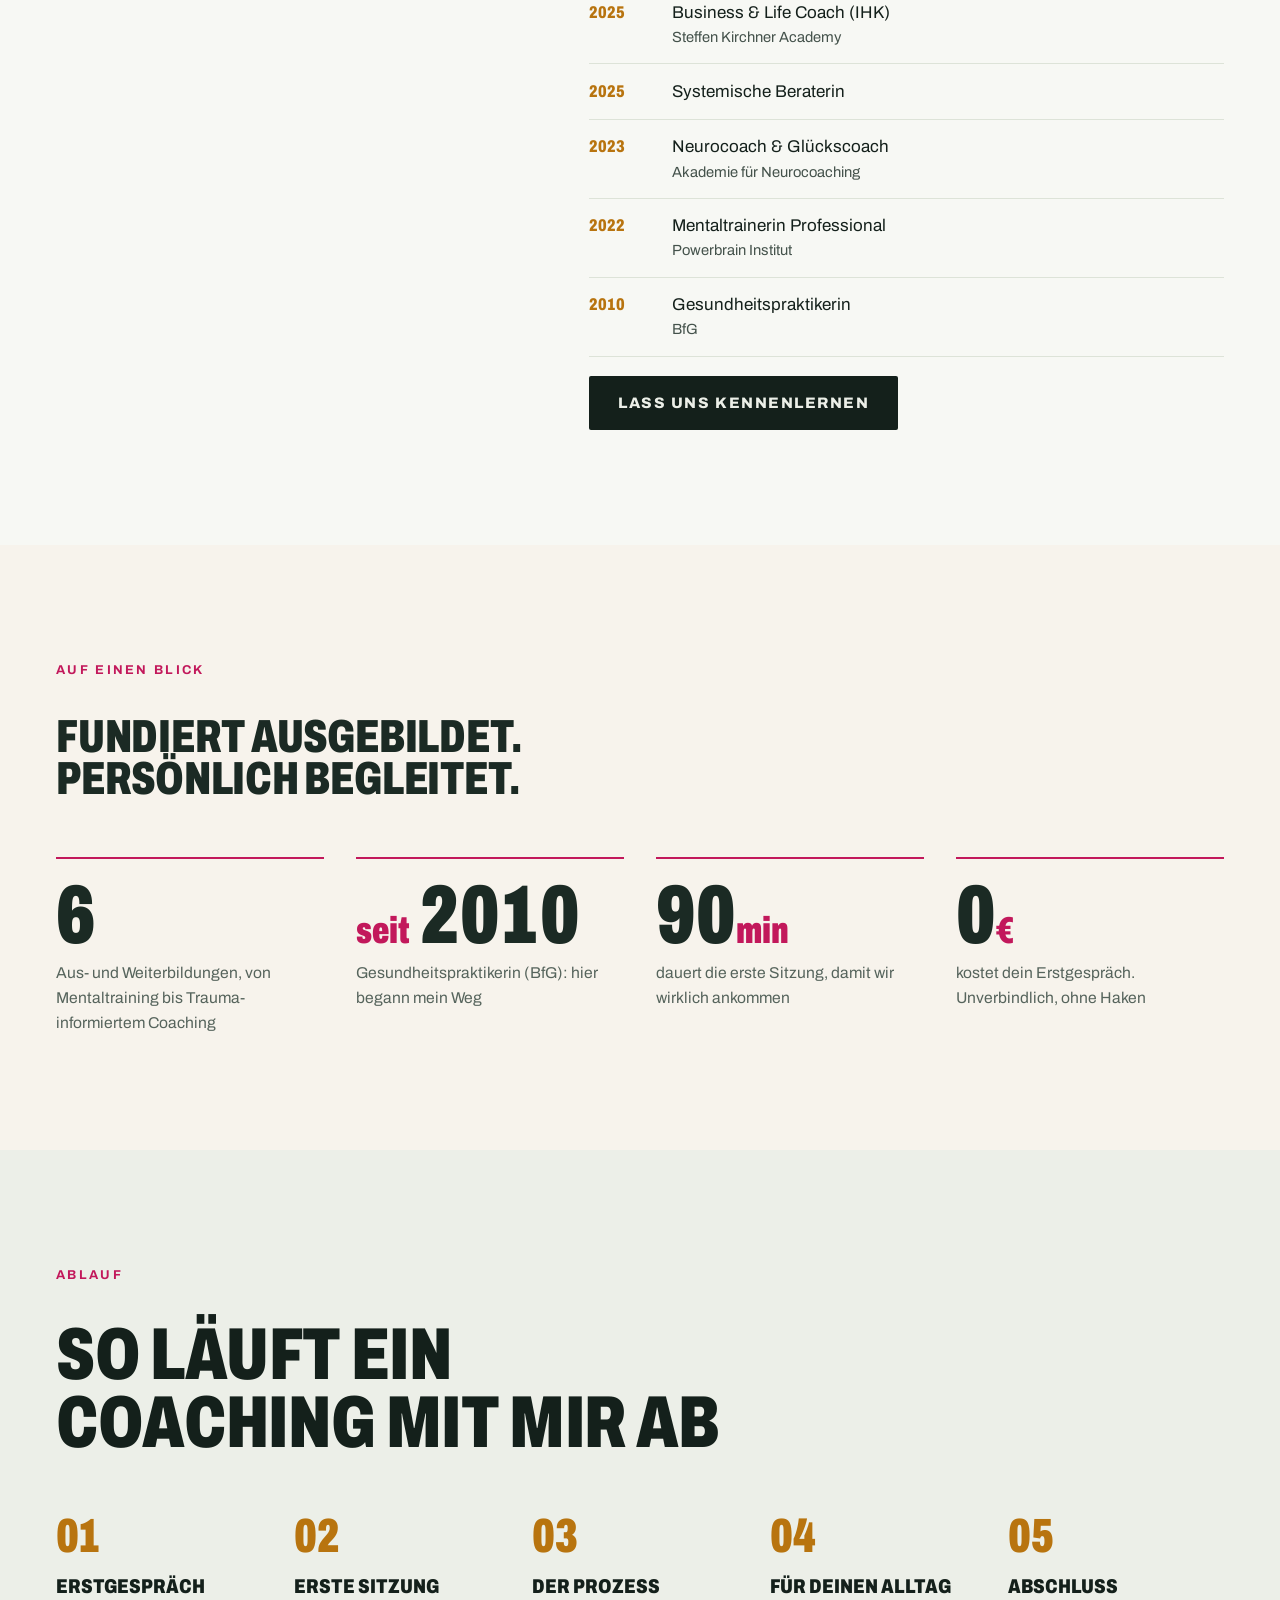
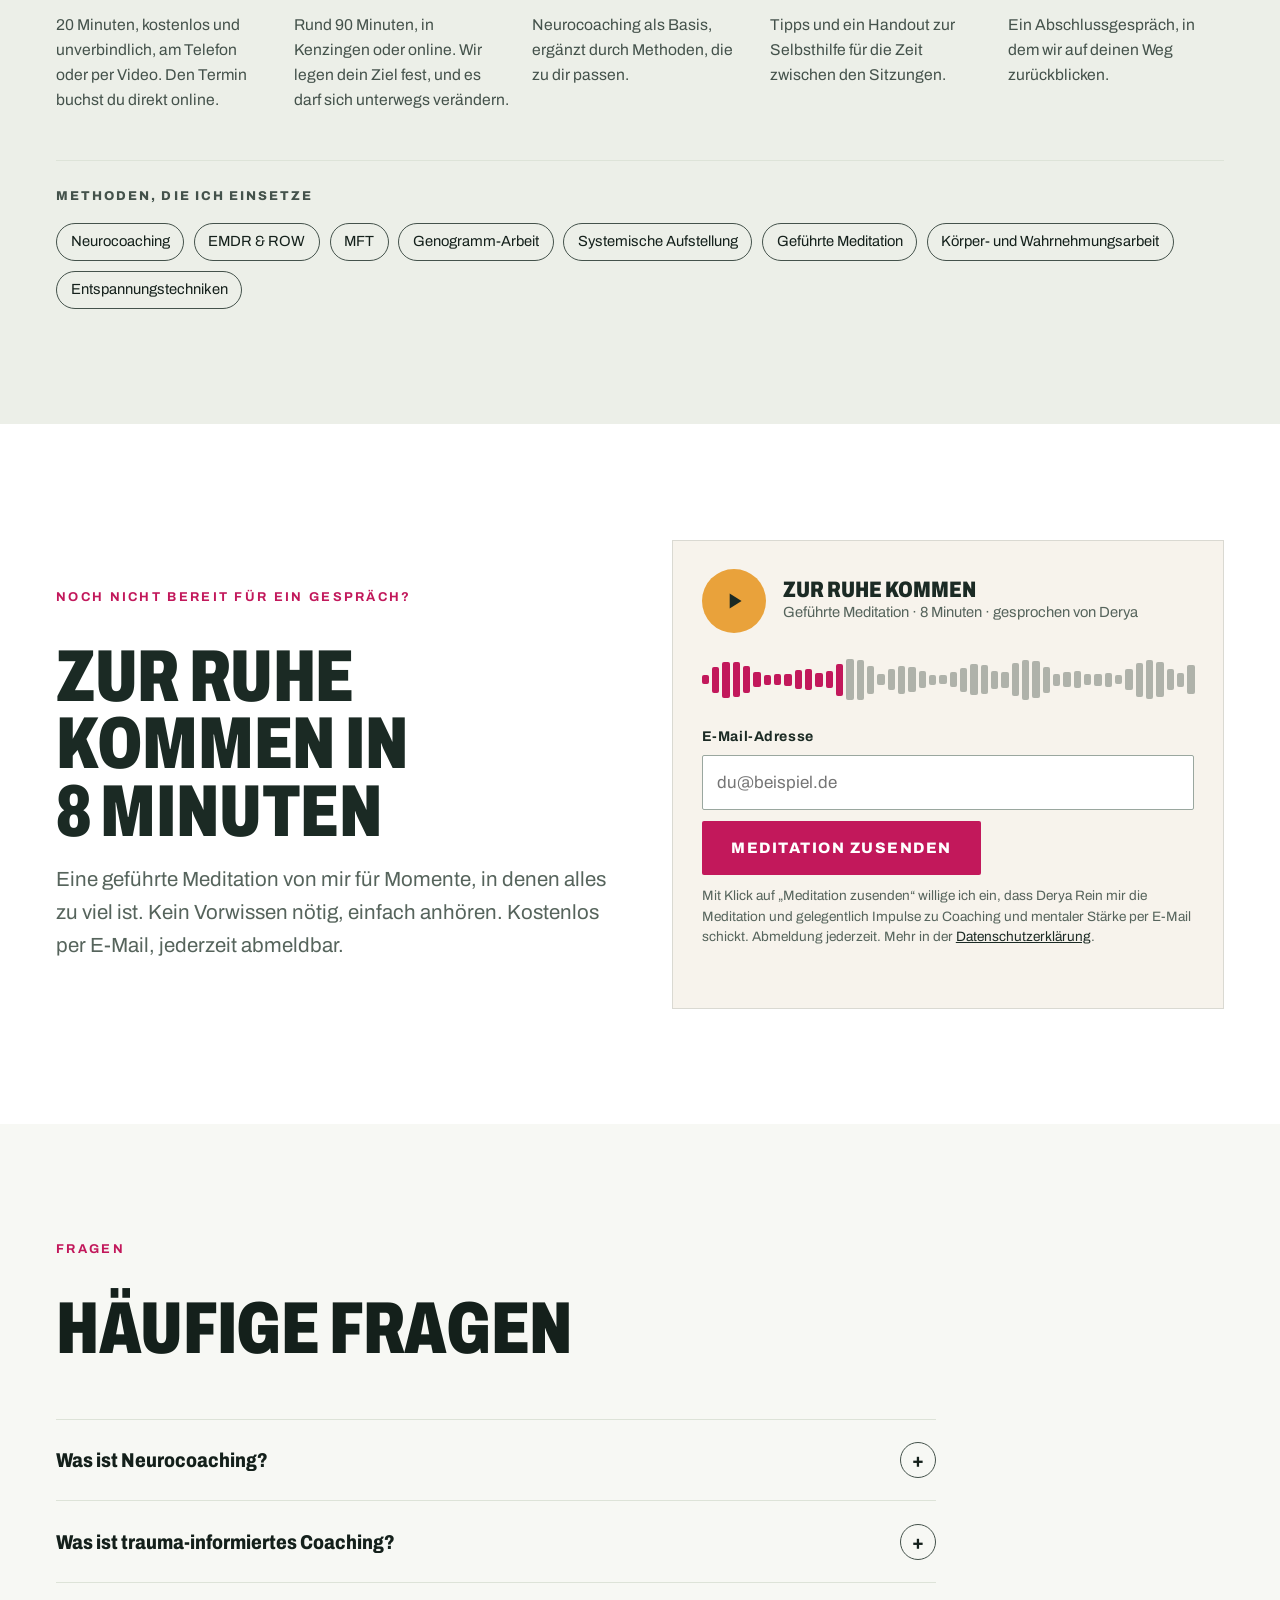
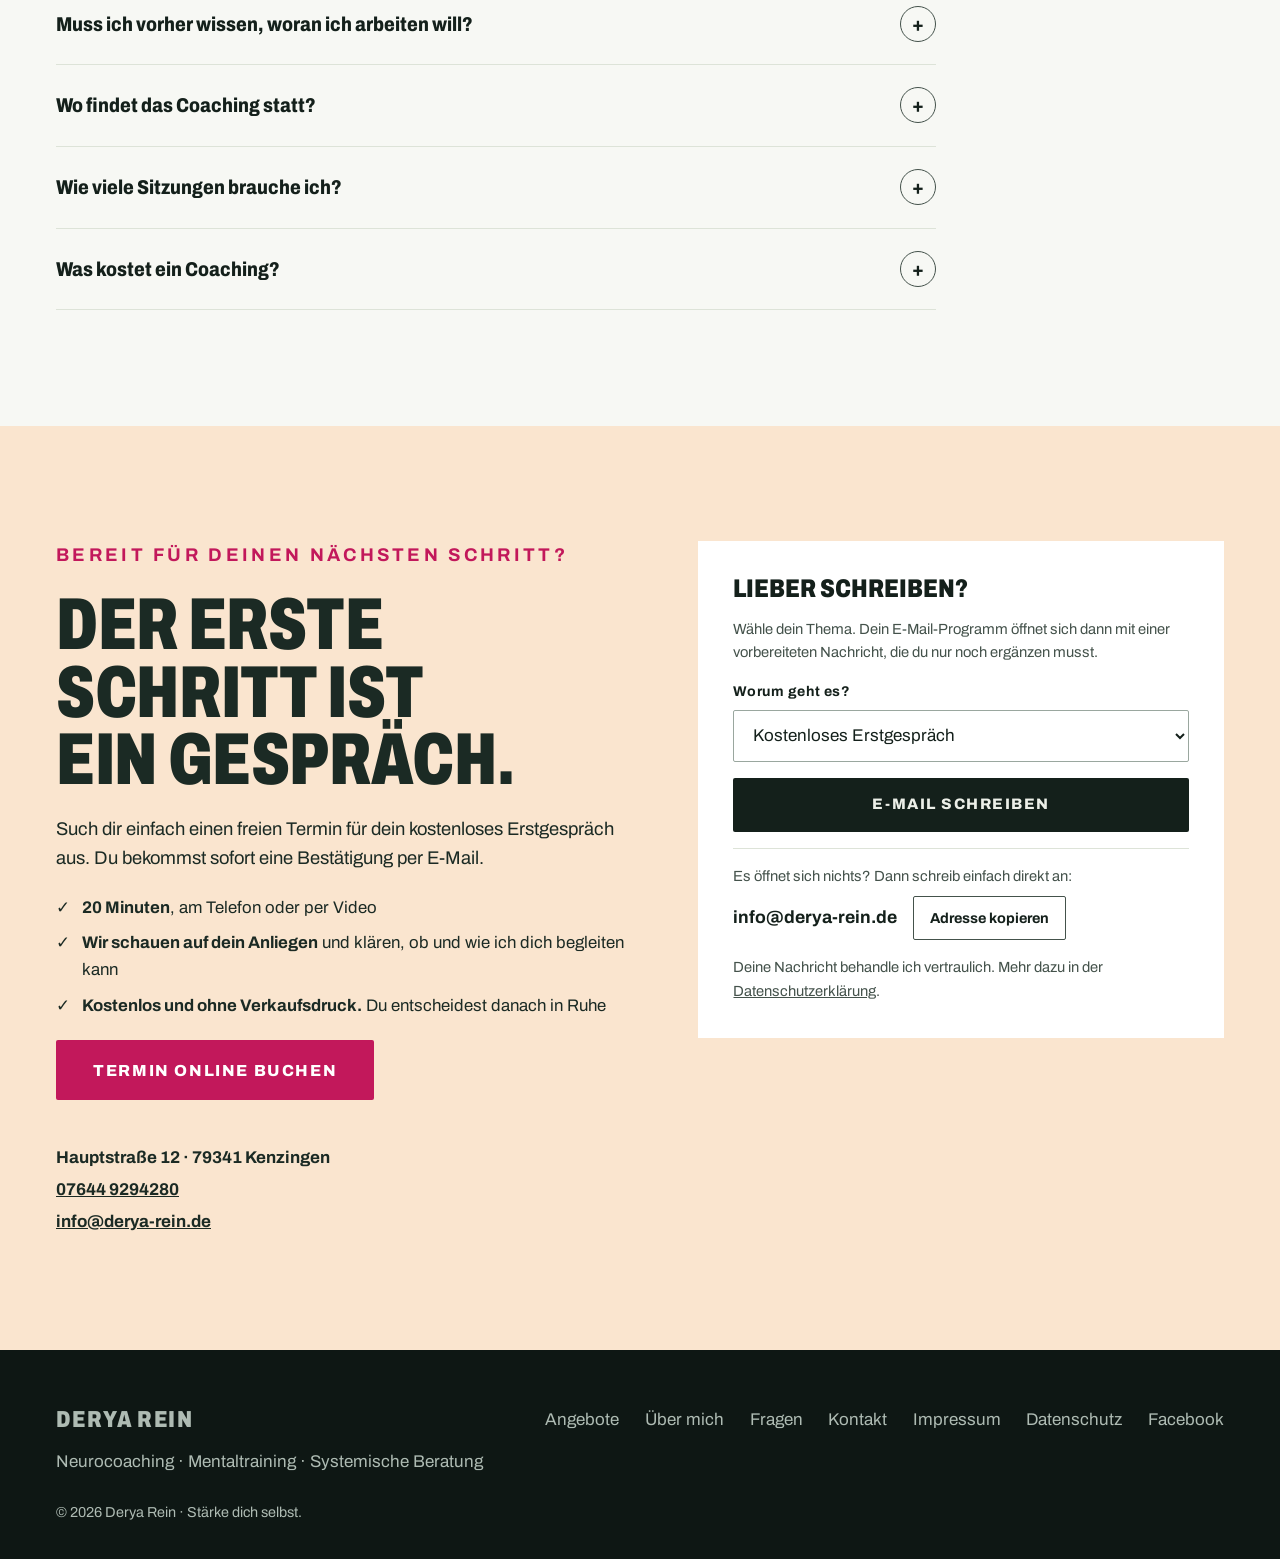
==== commit f6910a5f: "Orange nur noch als Wärme: zarte Apricot-Flächen Leiste „Kostenloses Erstgespräch“, Kontaktbereich u" ====
--- a/index.html
+++ b/index.html
@@ -39,6 +39,7 @@
     --sun:#E9A23B;          /* Flächen: Sonnenaufgang, Kraft */
     --accent:#C2185B;       /* Schrift-Akzent: Magenta aus dem Logo */
     --on-sun:#1B2A24;
+    --apricot:#FAE5CF;      /* zarte Wärme-Fläche */
     --sun-deep:#B8740F;
     --font-display:'Archivo', 'Arial Narrow', system-ui, sans-serif;
     --font-body:'Archivo', system-ui, -apple-system, 'Segoe UI', sans-serif;
@@ -233,13 +234,11 @@
   .path-link:hover{text-decoration:underline; text-underline-offset:4px;}
 
   /* Pakete */
-  .start-strip{display:flex; flex-wrap:wrap; align-items:center; justify-content:space-between; gap:1.2rem 2rem; background:var(--sun); color:var(--night); padding:1.6rem 1.8rem; margin-bottom:1.2rem;}
+  .start-strip{display:flex; flex-wrap:wrap; align-items:center; justify-content:space-between; gap:1.2rem 2rem; background:var(--apricot); color:var(--on-sun); padding:1.6rem 1.8rem; margin-bottom:1.2rem;}
   .start-strip > div{flex:1 1 420px; min-width:0; display:flex; flex-direction:column; gap:.35rem;}
-  .start-strip .path-tag{color:var(--night);}
+  .start-strip .path-tag{color:var(--accent);}
   .start-strip h3{font-weight:850; font-variation-settings:'wdth' 75; text-transform:uppercase; font-size:1.8rem; line-height:1;}
-  .start-strip p{margin:0; color:#3A2A0E; max-width:62ch;}
-  .start-strip .btn--sun{background:var(--night); color:var(--sun);}
-  .start-strip .btn--sun:hover{background:#24342D;}
+  .start-strip p{margin:0; color:var(--on-night-soft); max-width:62ch;}
   .packages{display:grid; grid-template-columns:repeat(3, minmax(0, 1fr)); gap:1.2rem; align-items:stretch;}
   @media (max-width: 960px){ .packages{grid-template-columns:1fr;} }
   .pkg,.extra{background:var(--night-2); border:1px solid var(--night-line); padding:1.9rem 1.7rem; display:flex; flex-direction:column; gap:.9rem; min-width:0;}
@@ -373,13 +372,13 @@
   .faq details p{margin:0 0 1.5rem; color:var(--ink-soft); max-width:68ch;}
 
   /* Abschluss + Kontakt */
-  .finale{background:var(--sun); color:var(--night);}
+  .finale{background:var(--apricot); color:var(--on-sun);}
   .finale-grid{display:grid; grid-template-columns:minmax(0, 1.1fr) minmax(0, 1fr); gap:clamp(2rem, 5vw, 4rem); align-items:start;}
   @media (max-width: 900px){ .finale-grid{grid-template-columns:1fr;} }
-  .finale .eyebrow{color:var(--night);}
+  .finale .eyebrow{color:var(--accent);}
   .finale p{margin:0; max-width:52ch; font-size:1.15rem;}
   .contact-lines{display:flex; flex-direction:column; gap:.3rem; font-weight:700; margin-top:1.4rem;}
-  .contact-card{background:var(--paper); color:var(--ink); padding:clamp(1.4rem, 3vw, 2.2rem); display:flex; flex-direction:column; gap:1rem;}
+  .contact-card{background:#FFFFFF; color:var(--ink); padding:clamp(1.4rem, 3vw, 2.2rem); display:flex; flex-direction:column; gap:1rem;}
   .contact-card .row{display:grid; grid-template-columns:repeat(2, minmax(0, 1fr)); gap:1rem;}
   @media (max-width: 520px){ .contact-card .row{grid-template-columns:1fr;} }
   .fine{font-size:.85rem; color:var(--ink-soft); margin:0;}
@@ -430,9 +429,7 @@
   .nav-links a.btn--sun,.nav-links a.btn--sun:hover{color:#FFFFFF;}
   .wave span.on{background:var(--accent);}
   .hero-quote,.path--first,.path--first .path-tag,.path--first .path-meta,.path--first .path-link,
-  .start-strip,.start-strip .path-tag,.play,.finale,.finale .eyebrow{color:var(--on-sun);}
-  .start-strip .btn--sun{background:var(--on-sun); color:#FFFFFF;}
-  .start-strip .btn--sun:hover{background:#2C3E36;}
+  .play,.finale{color:var(--on-sun);}
 
   /* Bewusst dunkel: Leitgedanke und Fußzeile */
   .keep-dark{--night:#0E1714; --night-2:#16231E; --night-line:rgba(236,239,232,.14); --on-night:#ECEFE8; --on-night-soft:#AEBBB3; --accent:#E9A23B; color:var(--on-night);}
@@ -809,7 +806,7 @@
           <li><strong>Wir schauen auf dein Anliegen</strong> und klären, ob und wie ich dich begleiten kann</li>
           <li><strong>Kostenlos und ohne Verkaufsdruck.</strong> Du entscheidest danach in Ruhe</li>
         </ul>
-        <div><a class="btn btn--ink btn--big" href="#contact-card" data-book>Termin online buchen</a></div>
+        <div><a class="btn btn--sun btn--big" href="#contact-card" data-book>Termin online buchen</a></div>
         <div class="contact-lines">
           <span>Hauptstraße 12 · 79341 Kenzingen</span>
           <a href="tel:+4976449294280" style="color:inherit">07644 9294280</a>
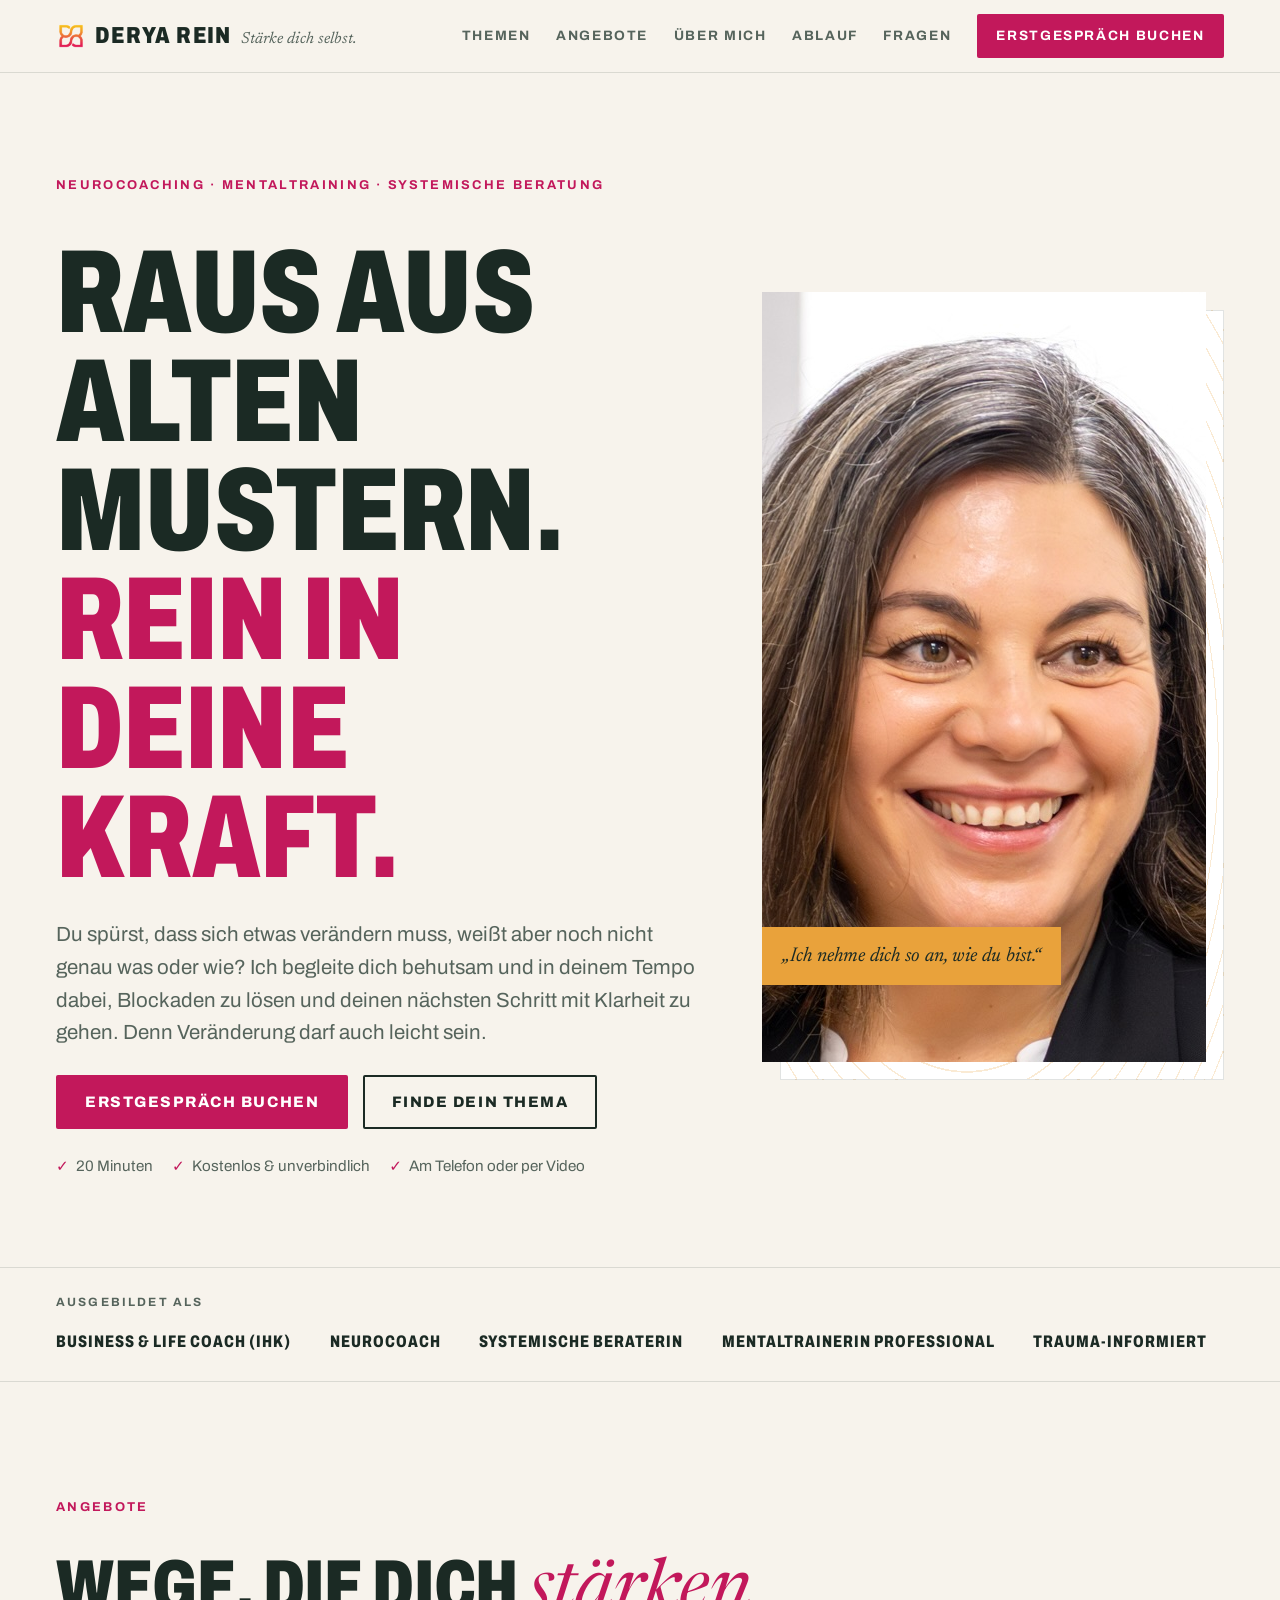
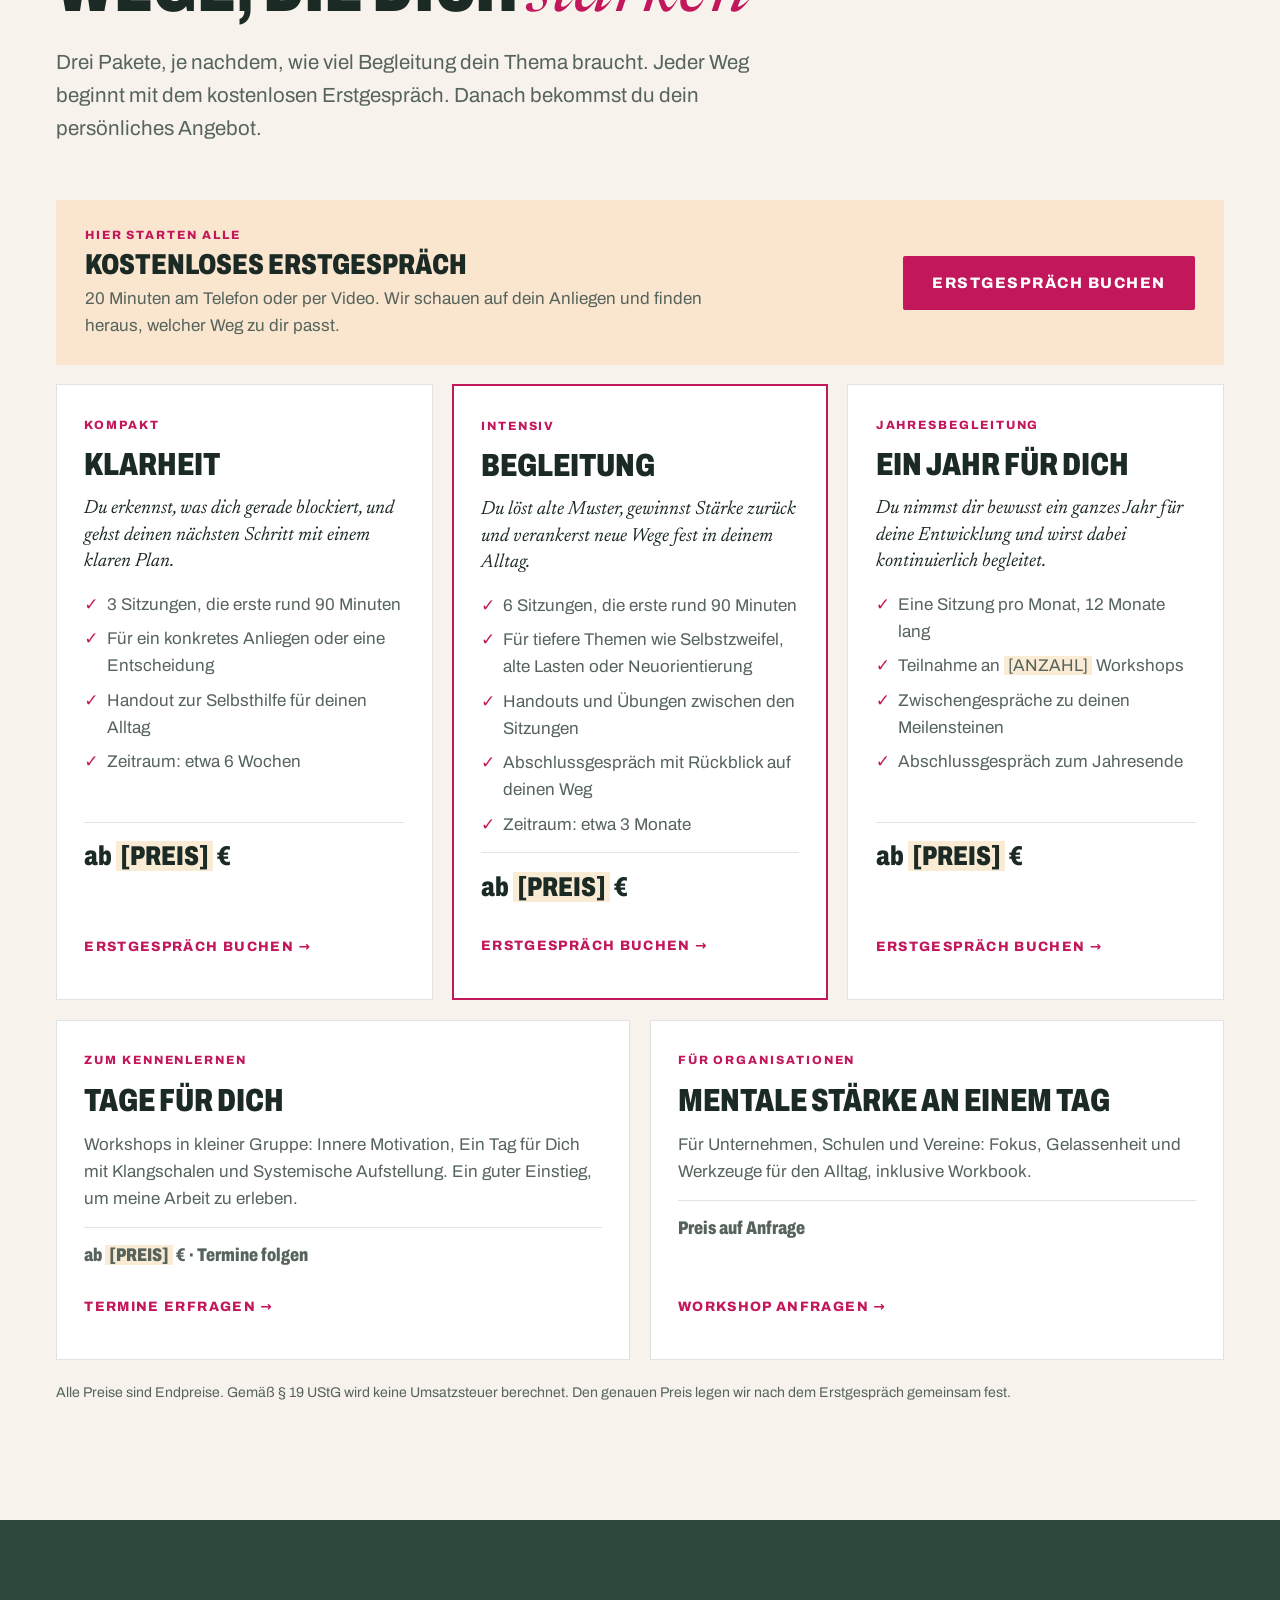
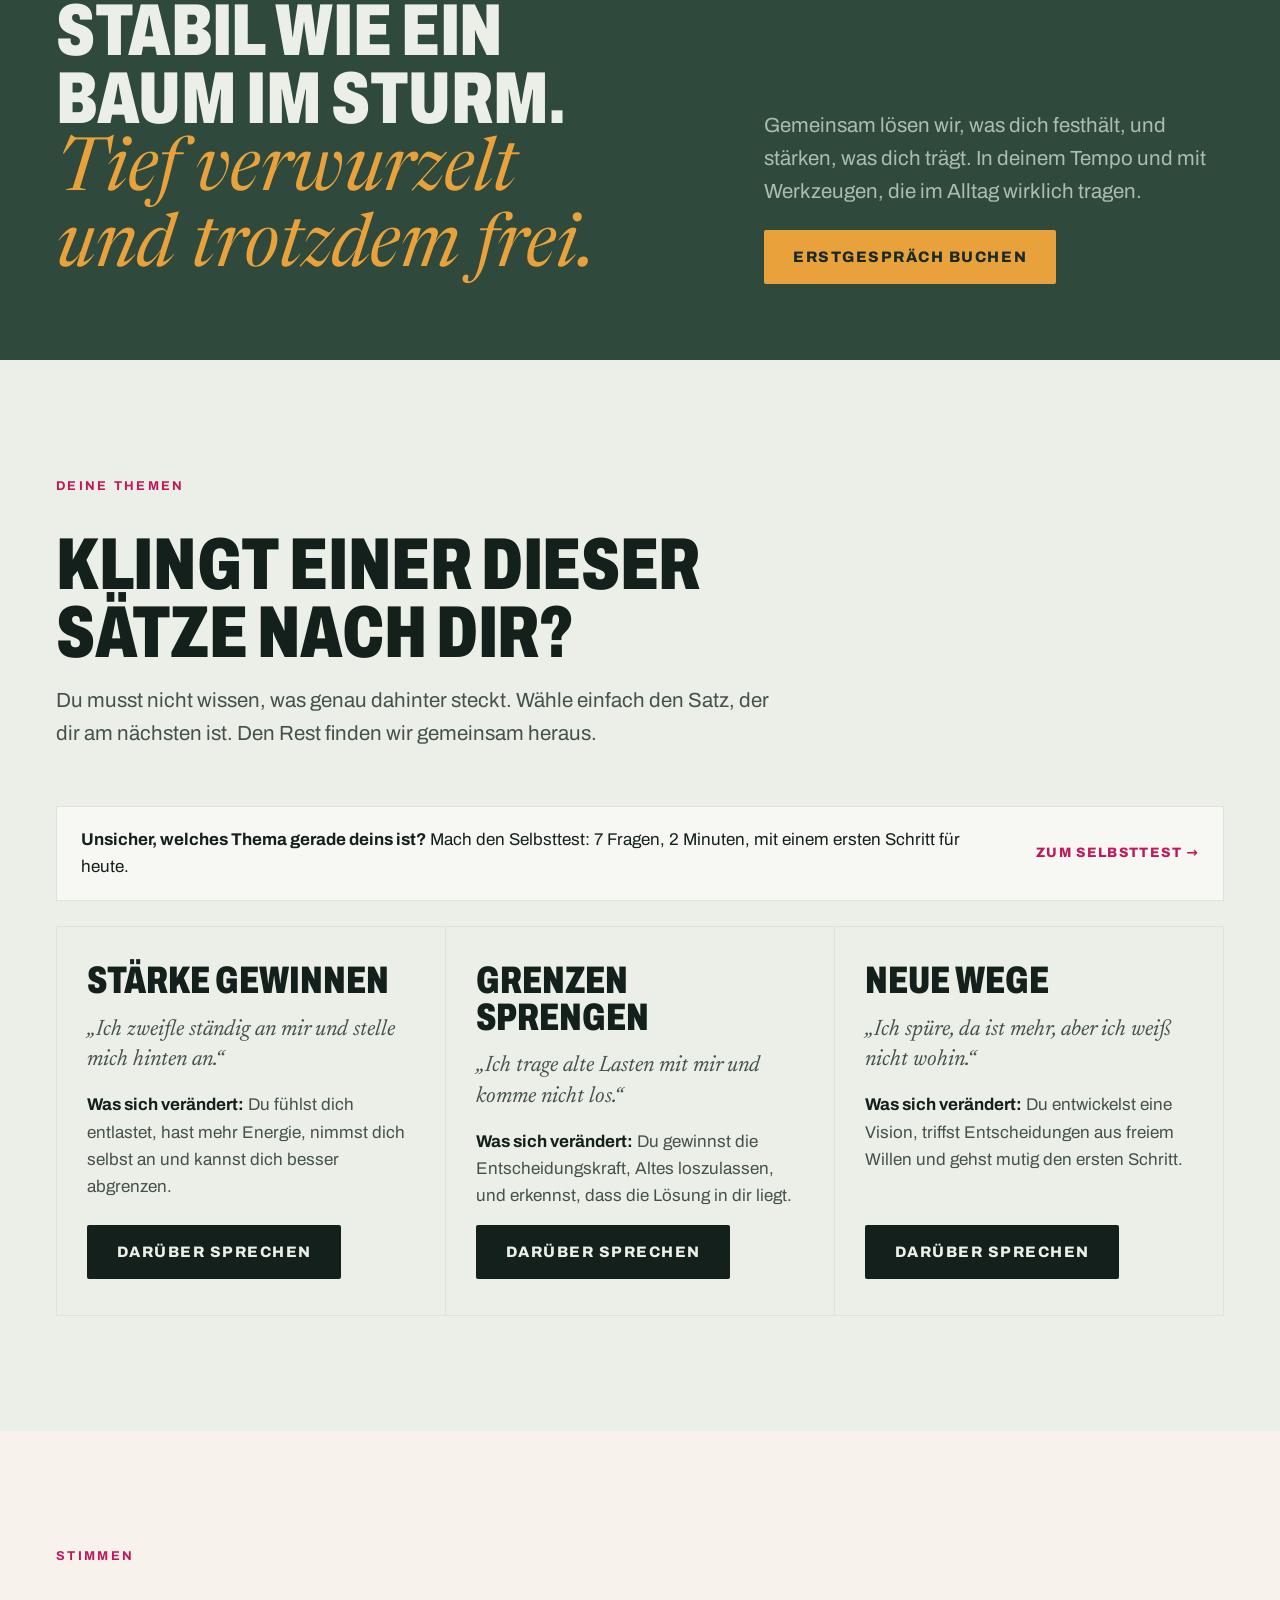
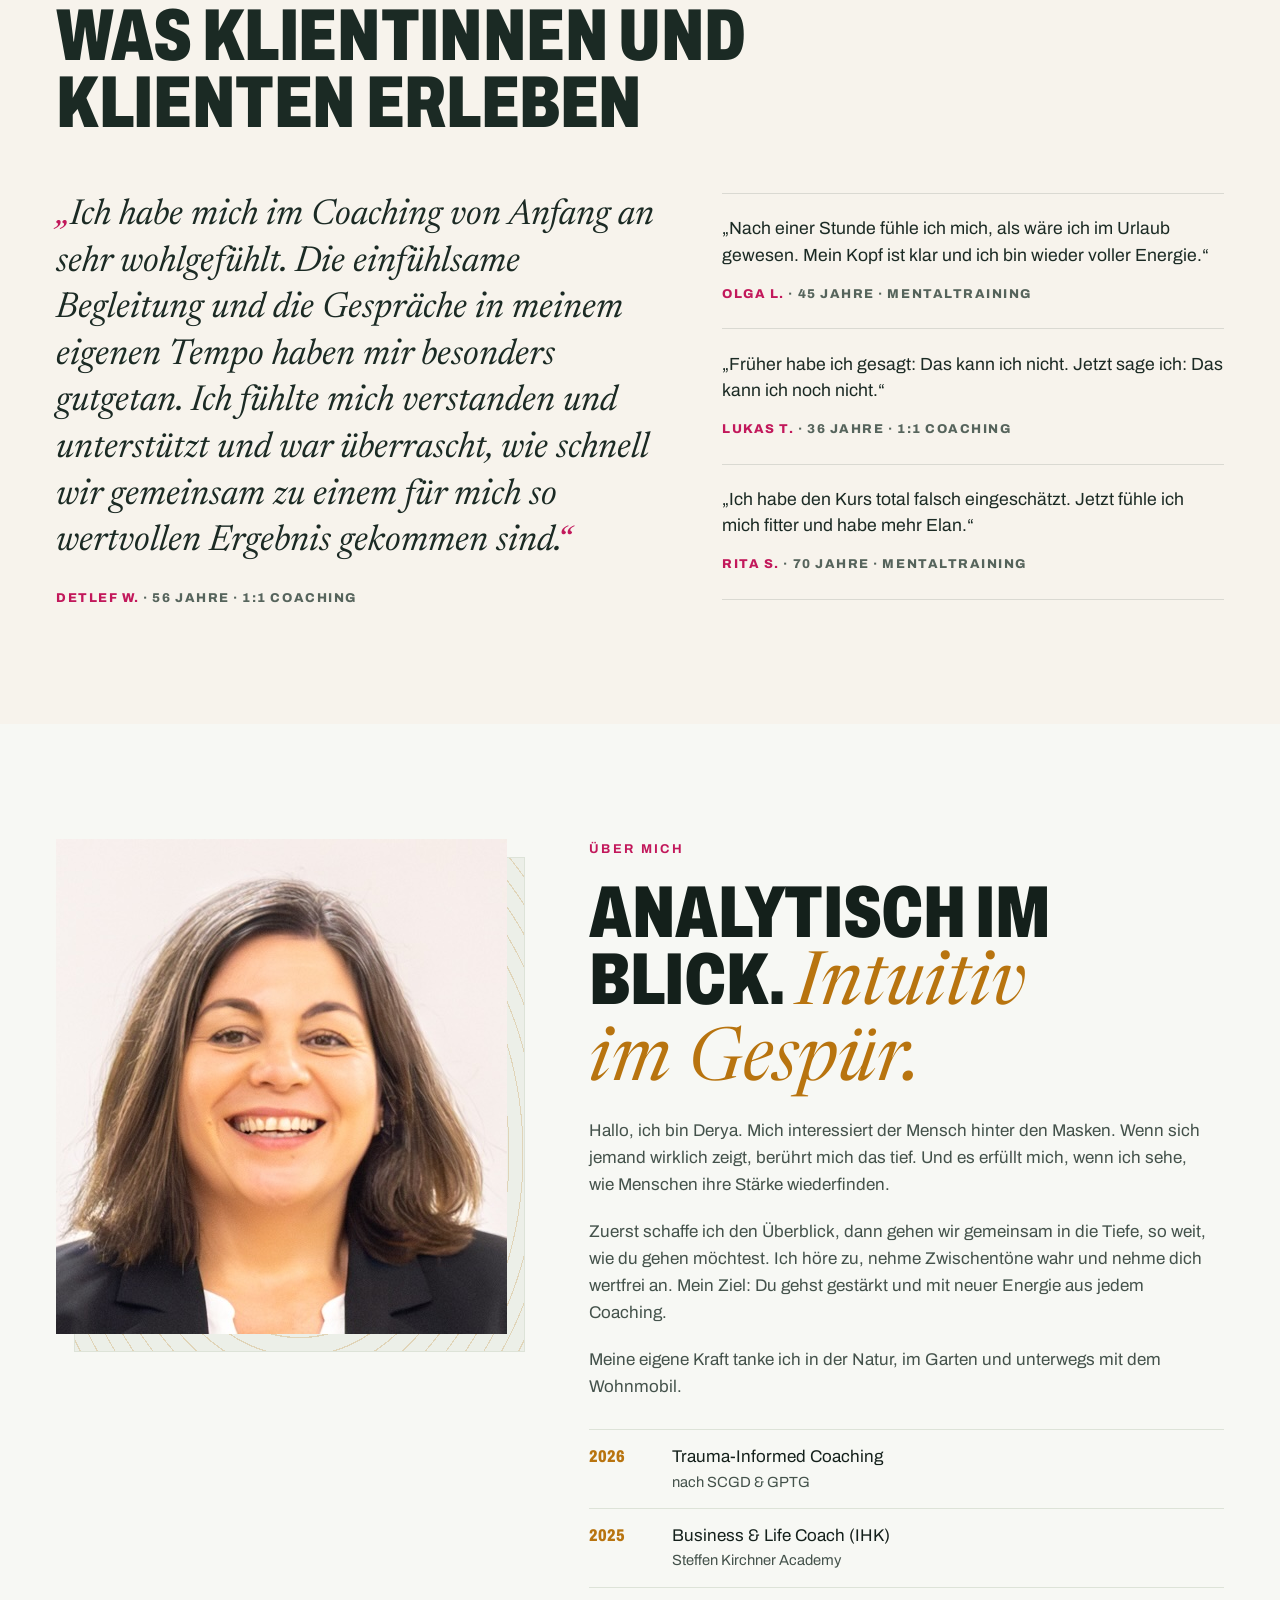
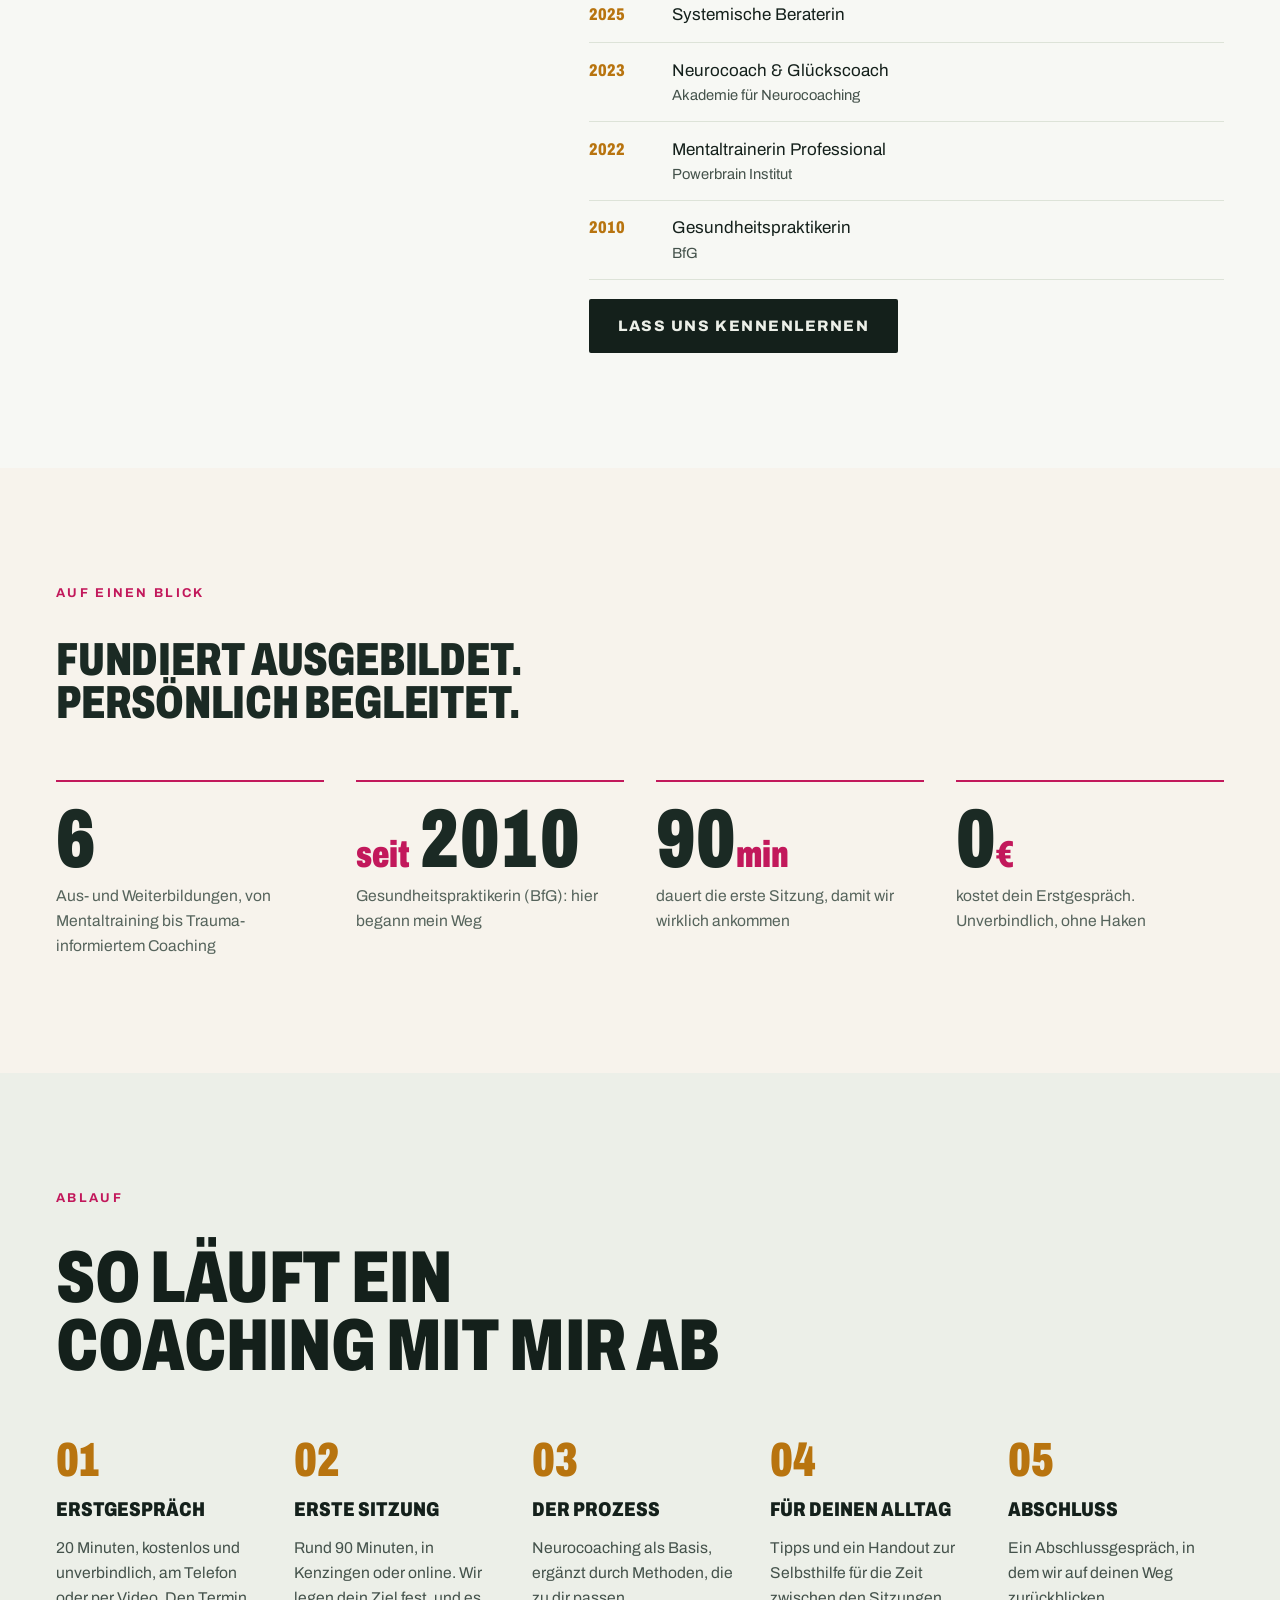
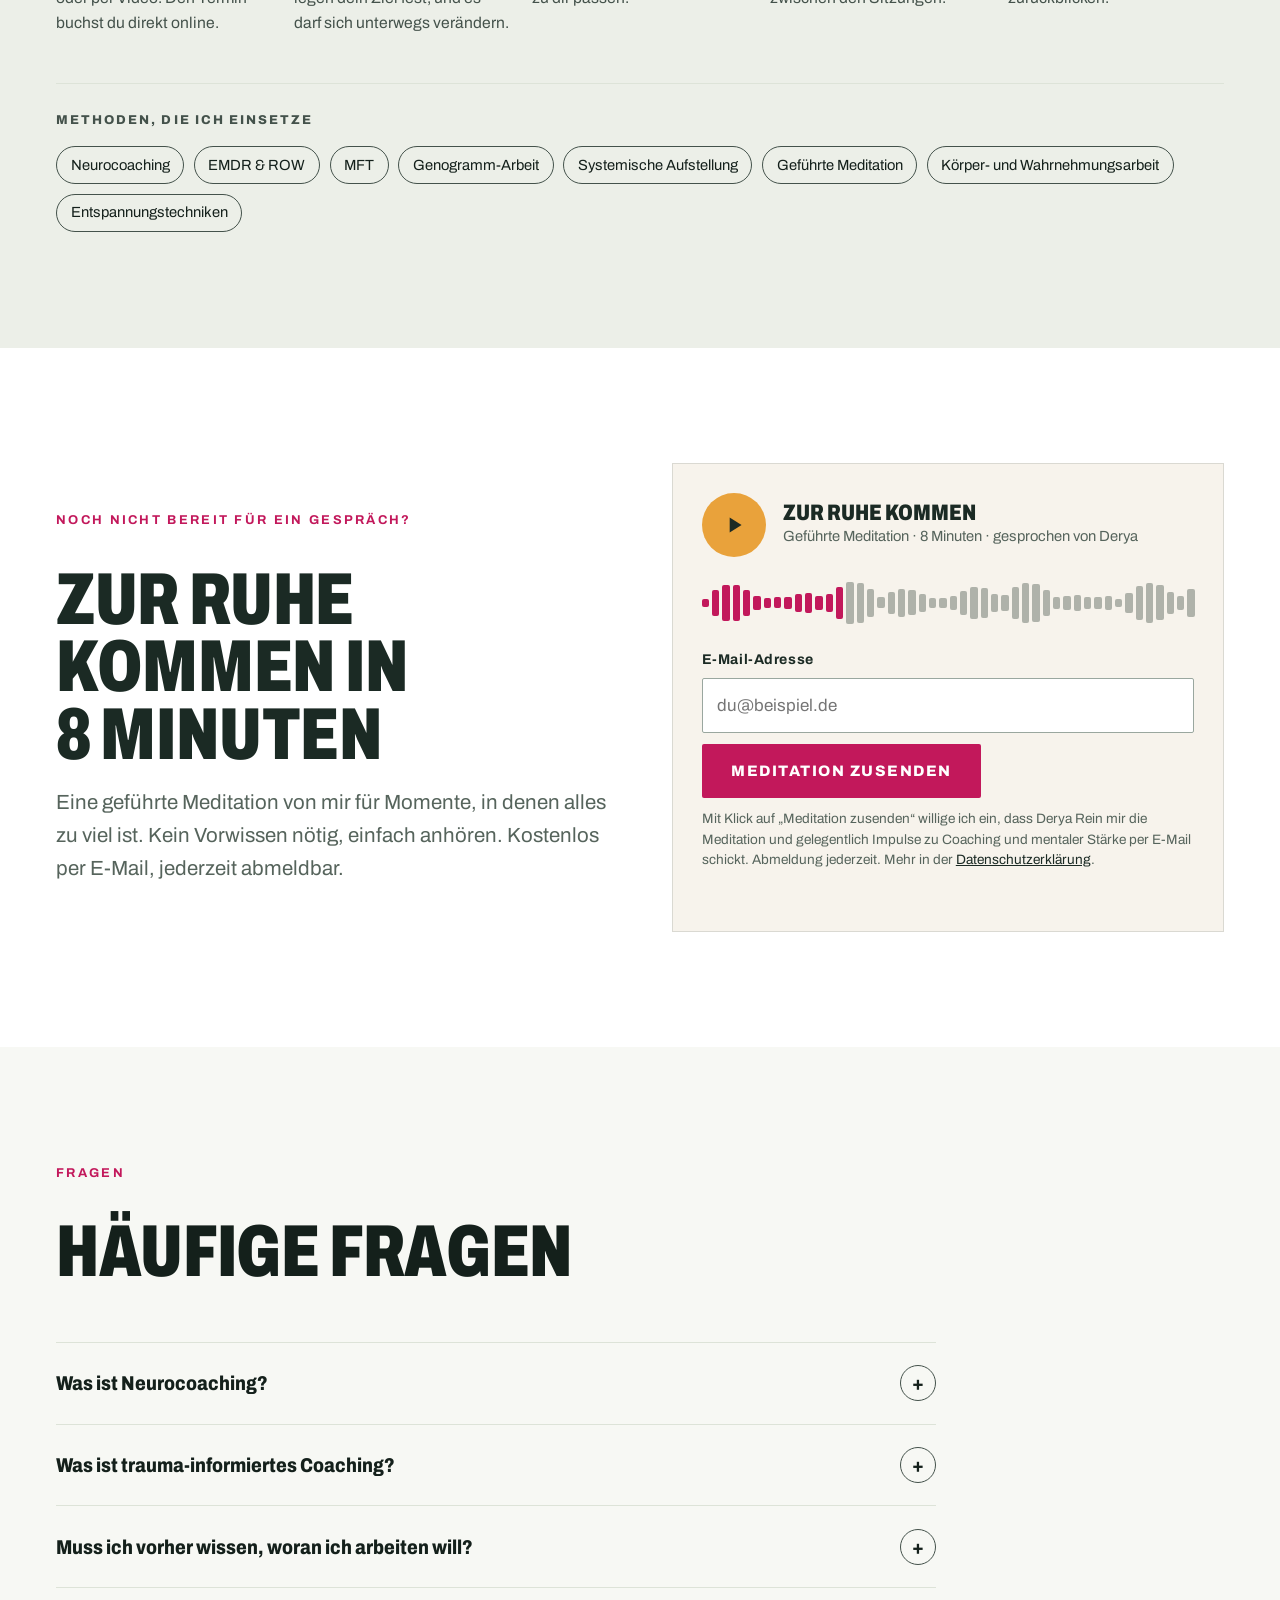
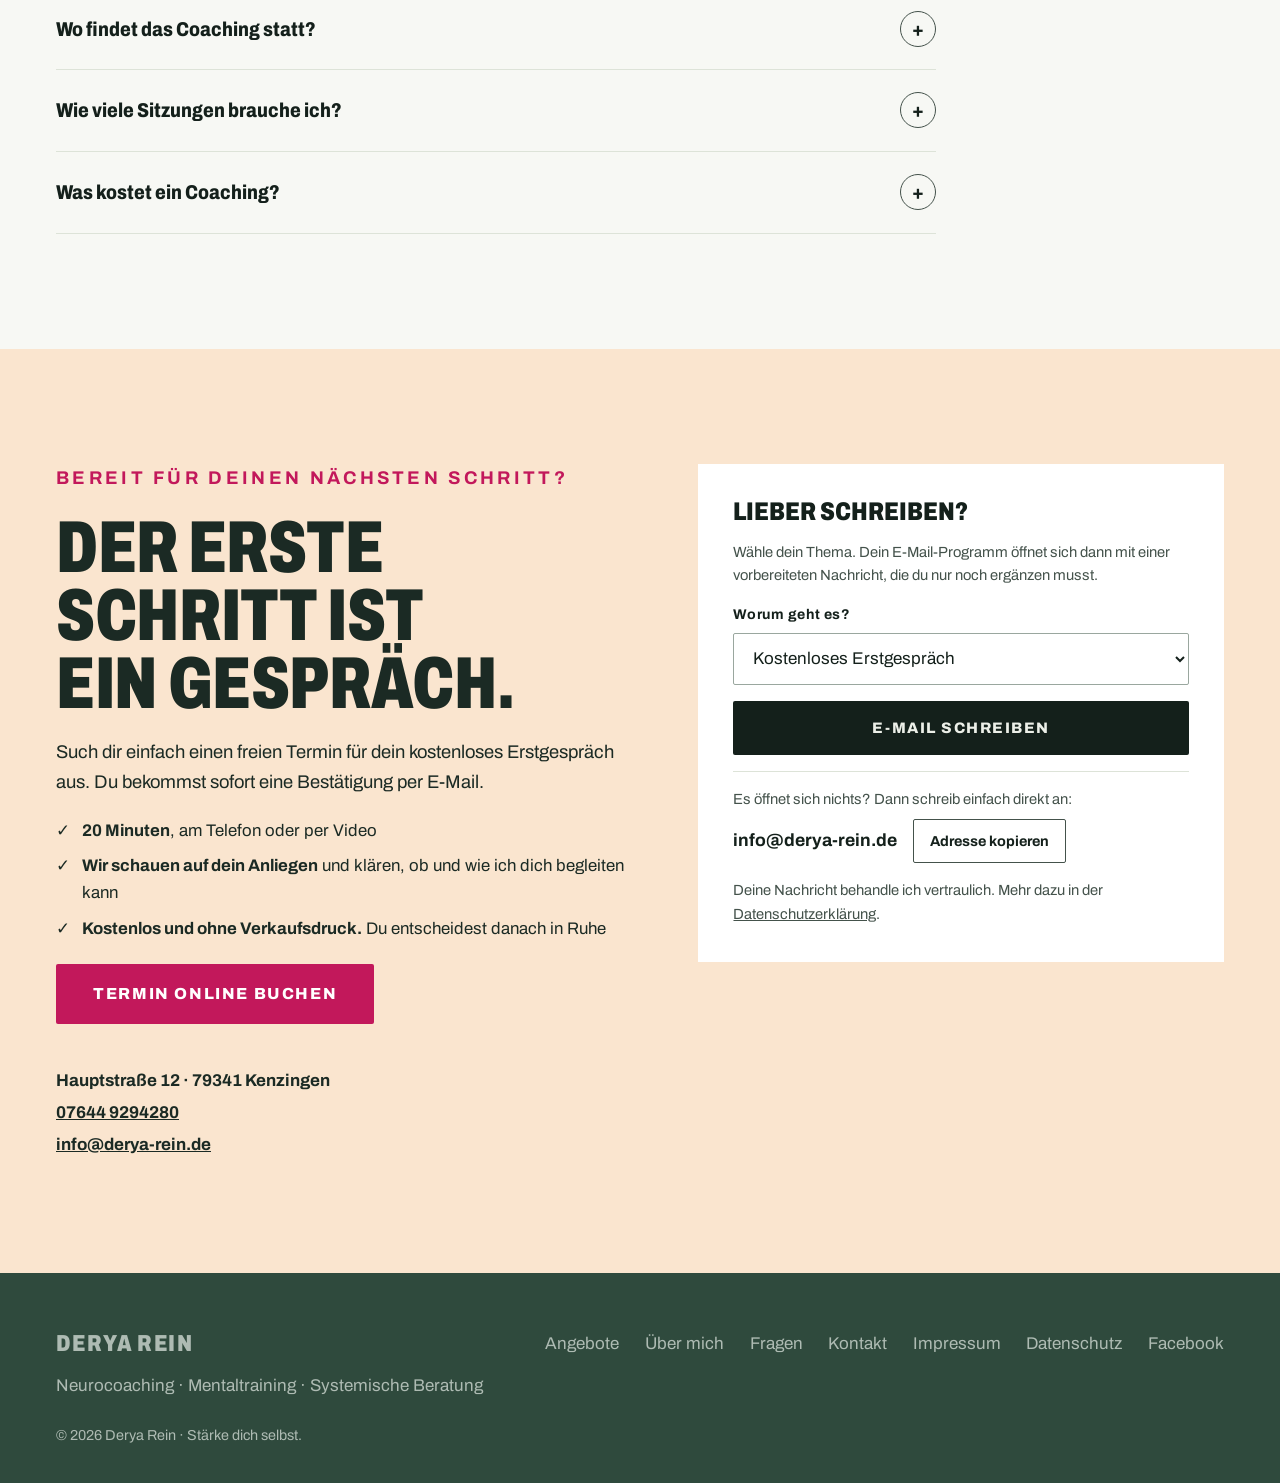
==== commit e994d608: "Moosgrün statt Schwarz für Leitgedanke und Fußzeile Das Band „Stabil wie ein Baum im Sturm“ und die " ====
--- a/index.html
+++ b/index.html
@@ -431,12 +431,12 @@
   .hero-quote,.path--first,.path--first .path-tag,.path--first .path-meta,.path--first .path-link,
   .play,.finale{color:var(--on-sun);}
 
-  /* Bewusst dunkel: Leitgedanke und Fußzeile */
-  .keep-dark{--night:#0E1714; --night-2:#16231E; --night-line:rgba(236,239,232,.14); --on-night:#ECEFE8; --on-night-soft:#AEBBB3; --accent:#E9A23B; color:var(--on-night);}
-  .keep-dark .btn--sun{background:var(--sun); color:#0E1714;}
+  /* Moosgrün statt Schwarz: Leitgedanke und Fußzeile geben Halt, ohne schwer zu wirken */
+  .keep-dark{--night:#2F4A3D; --night-2:#2F4A3D; --night-line:rgba(236,239,232,.18); --on-night:#ECEFE8; --on-night-soft:#AEBBB3; --accent:#E9A23B; color:var(--on-night);}
+  .keep-dark .btn--sun{background:var(--sun); color:#1B2A24;}
   .keep-dark .btn--sun:hover{background:#F3B658;}
-  .site-footer.keep-dark{background:#0E1714; border-top:0;}
-  .statement.keep-dark{background:#16231E;}
+  .site-footer.keep-dark{background:#2F4A3D; border-top:0;}
+  .statement.keep-dark{background:#2F4A3D; padding-block:clamp(3rem, 6vw, 5rem);}
 </style>
 </head>
 <body>
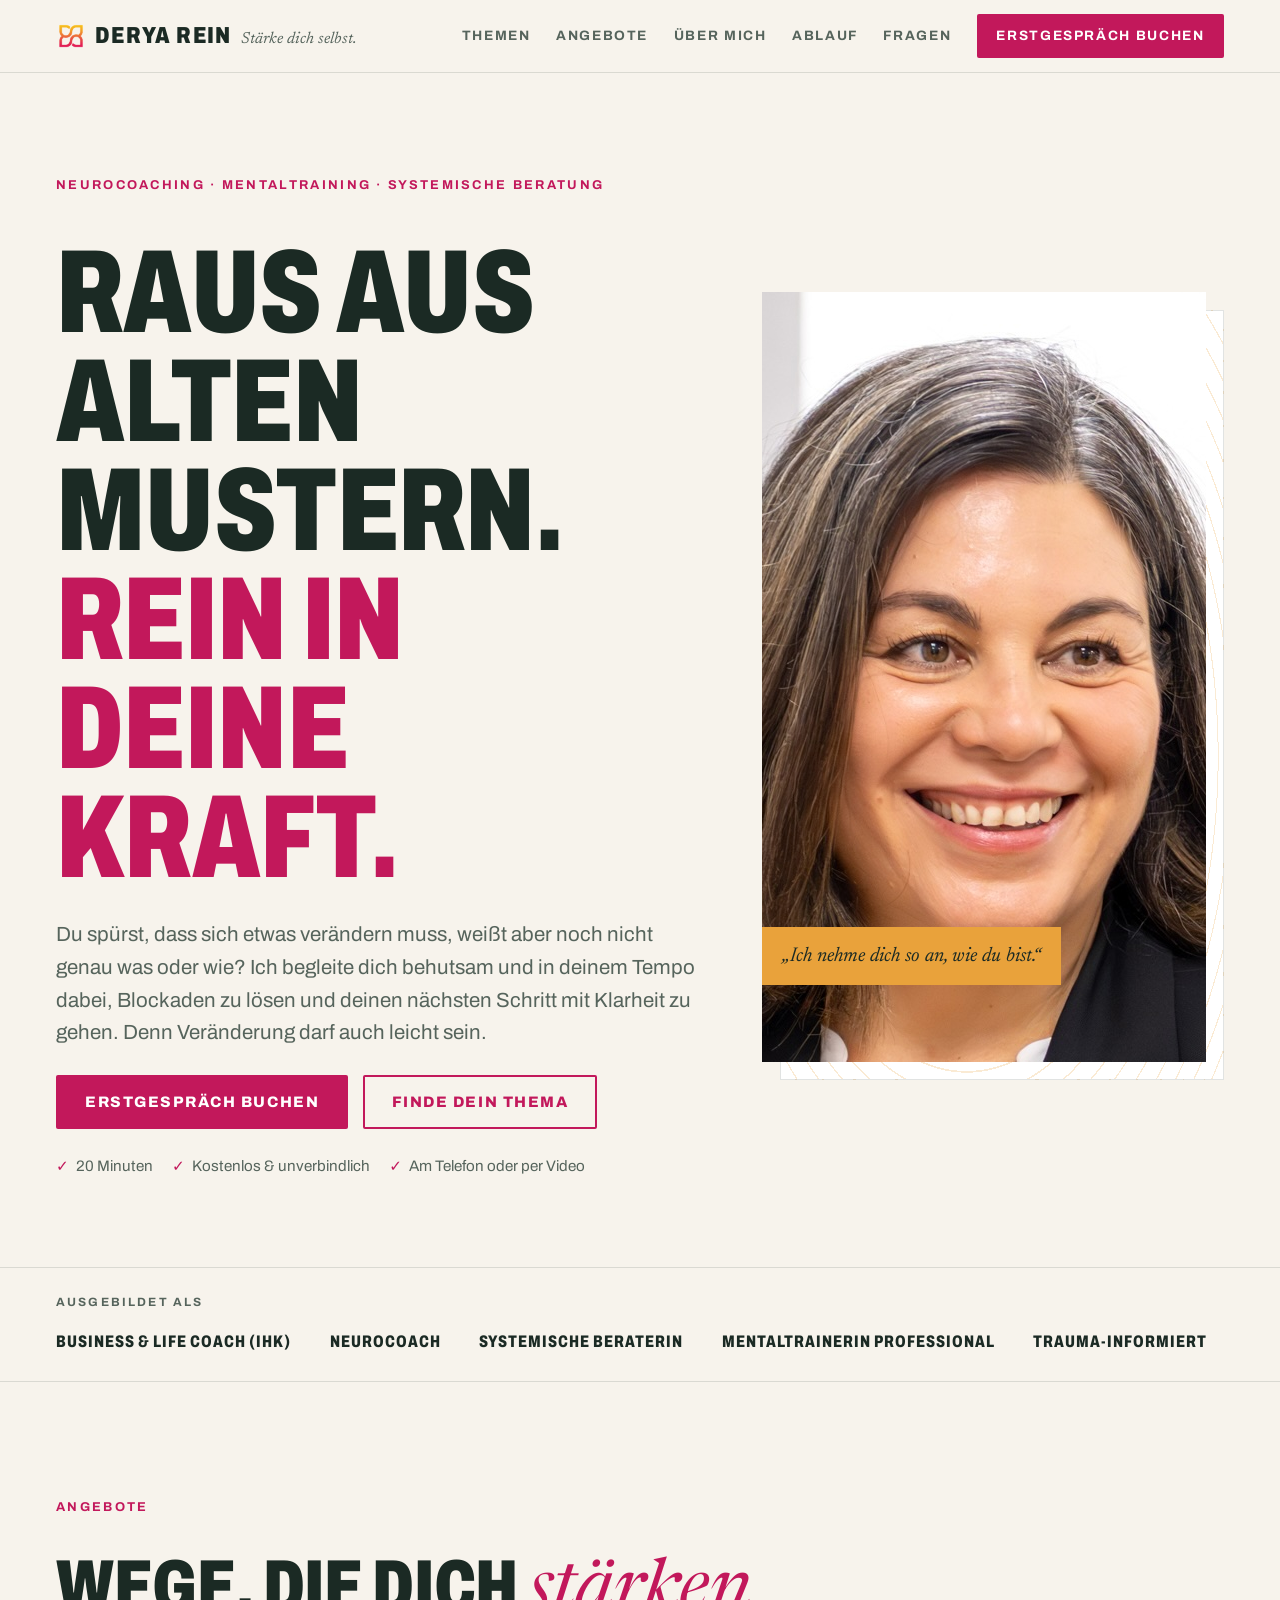
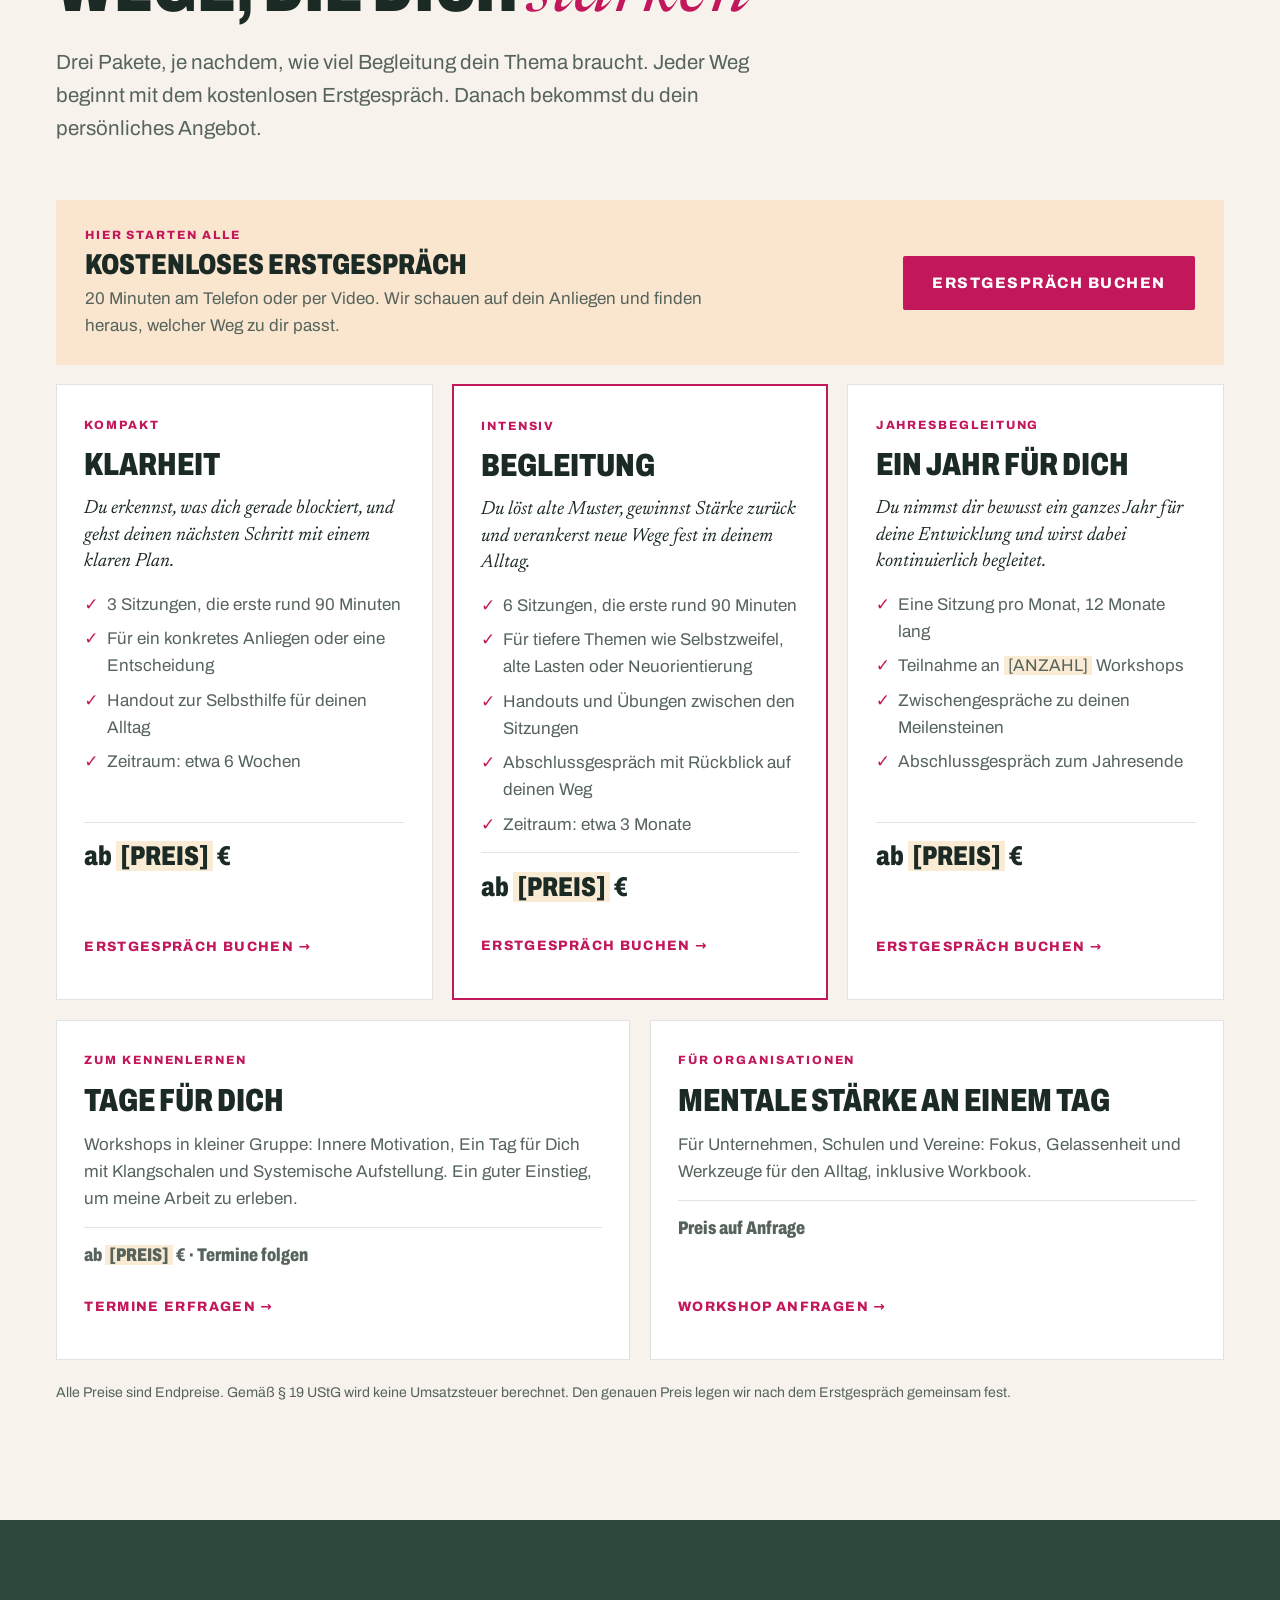
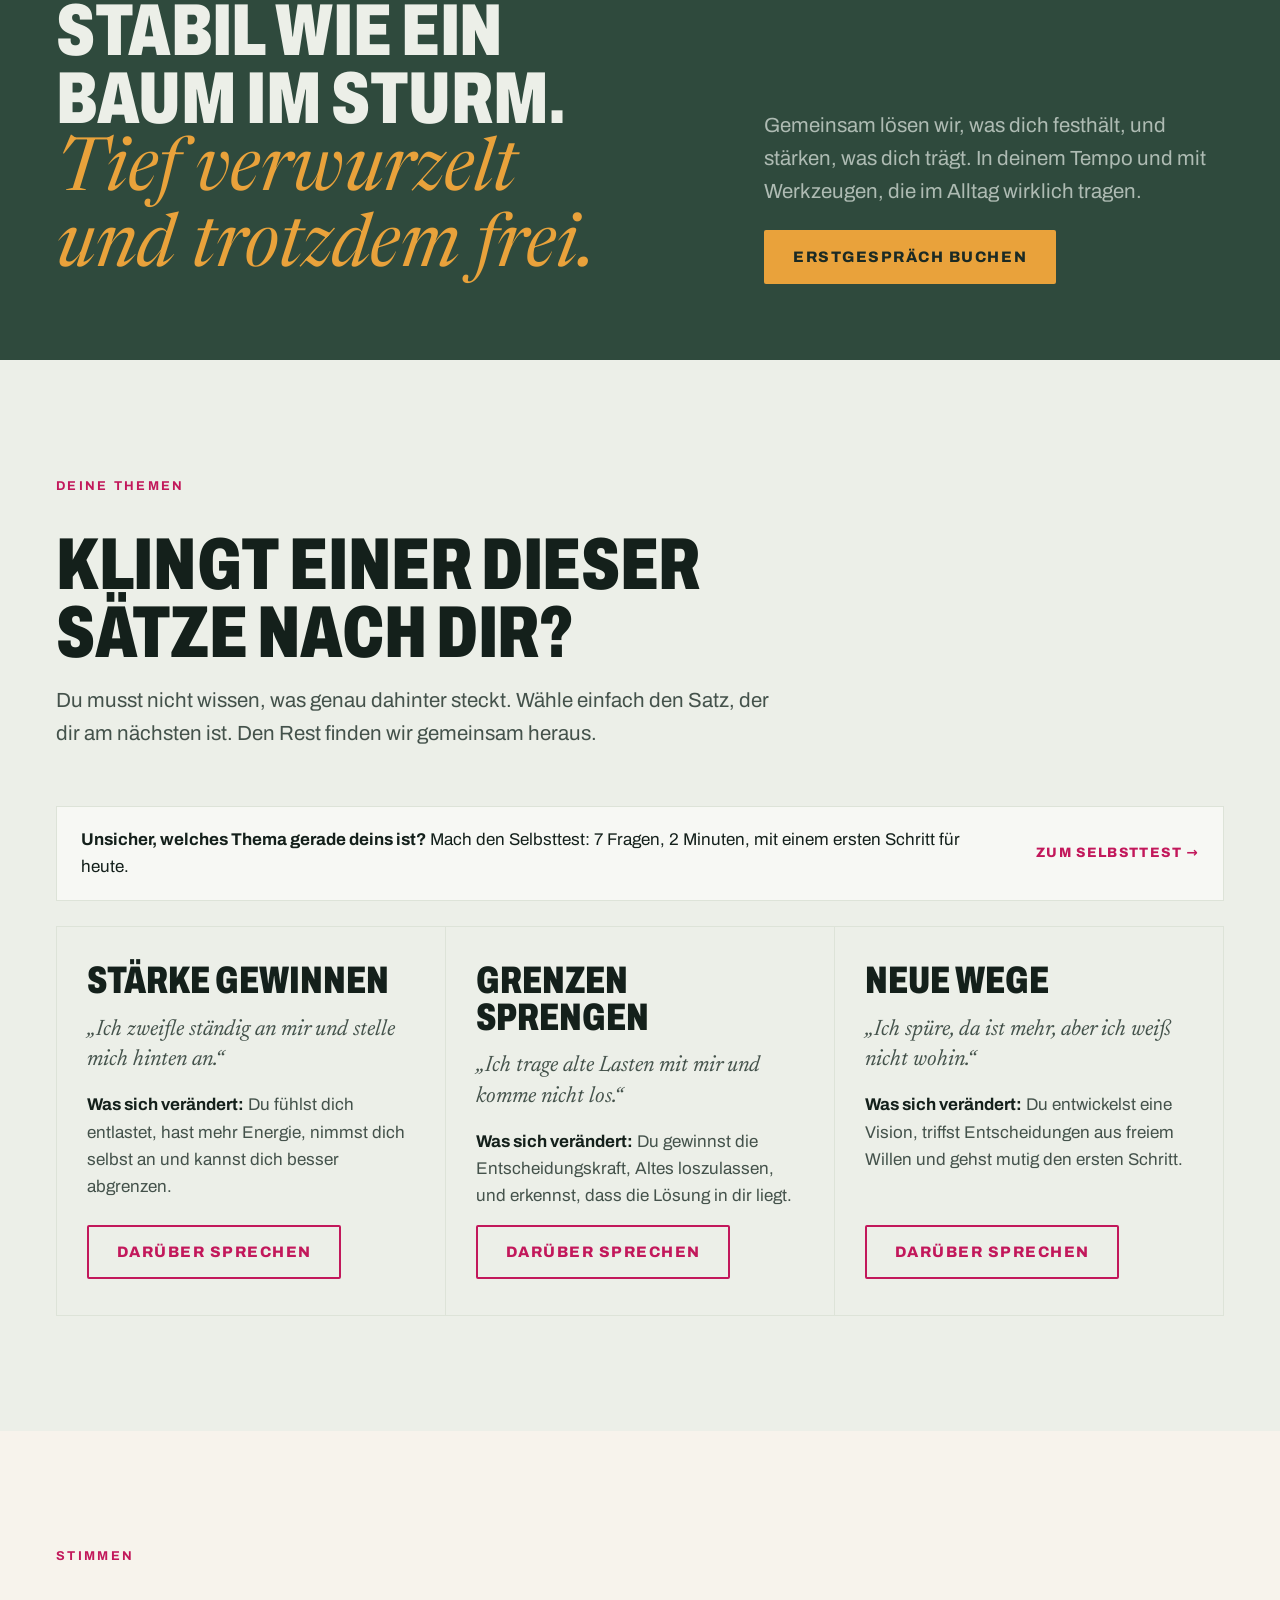
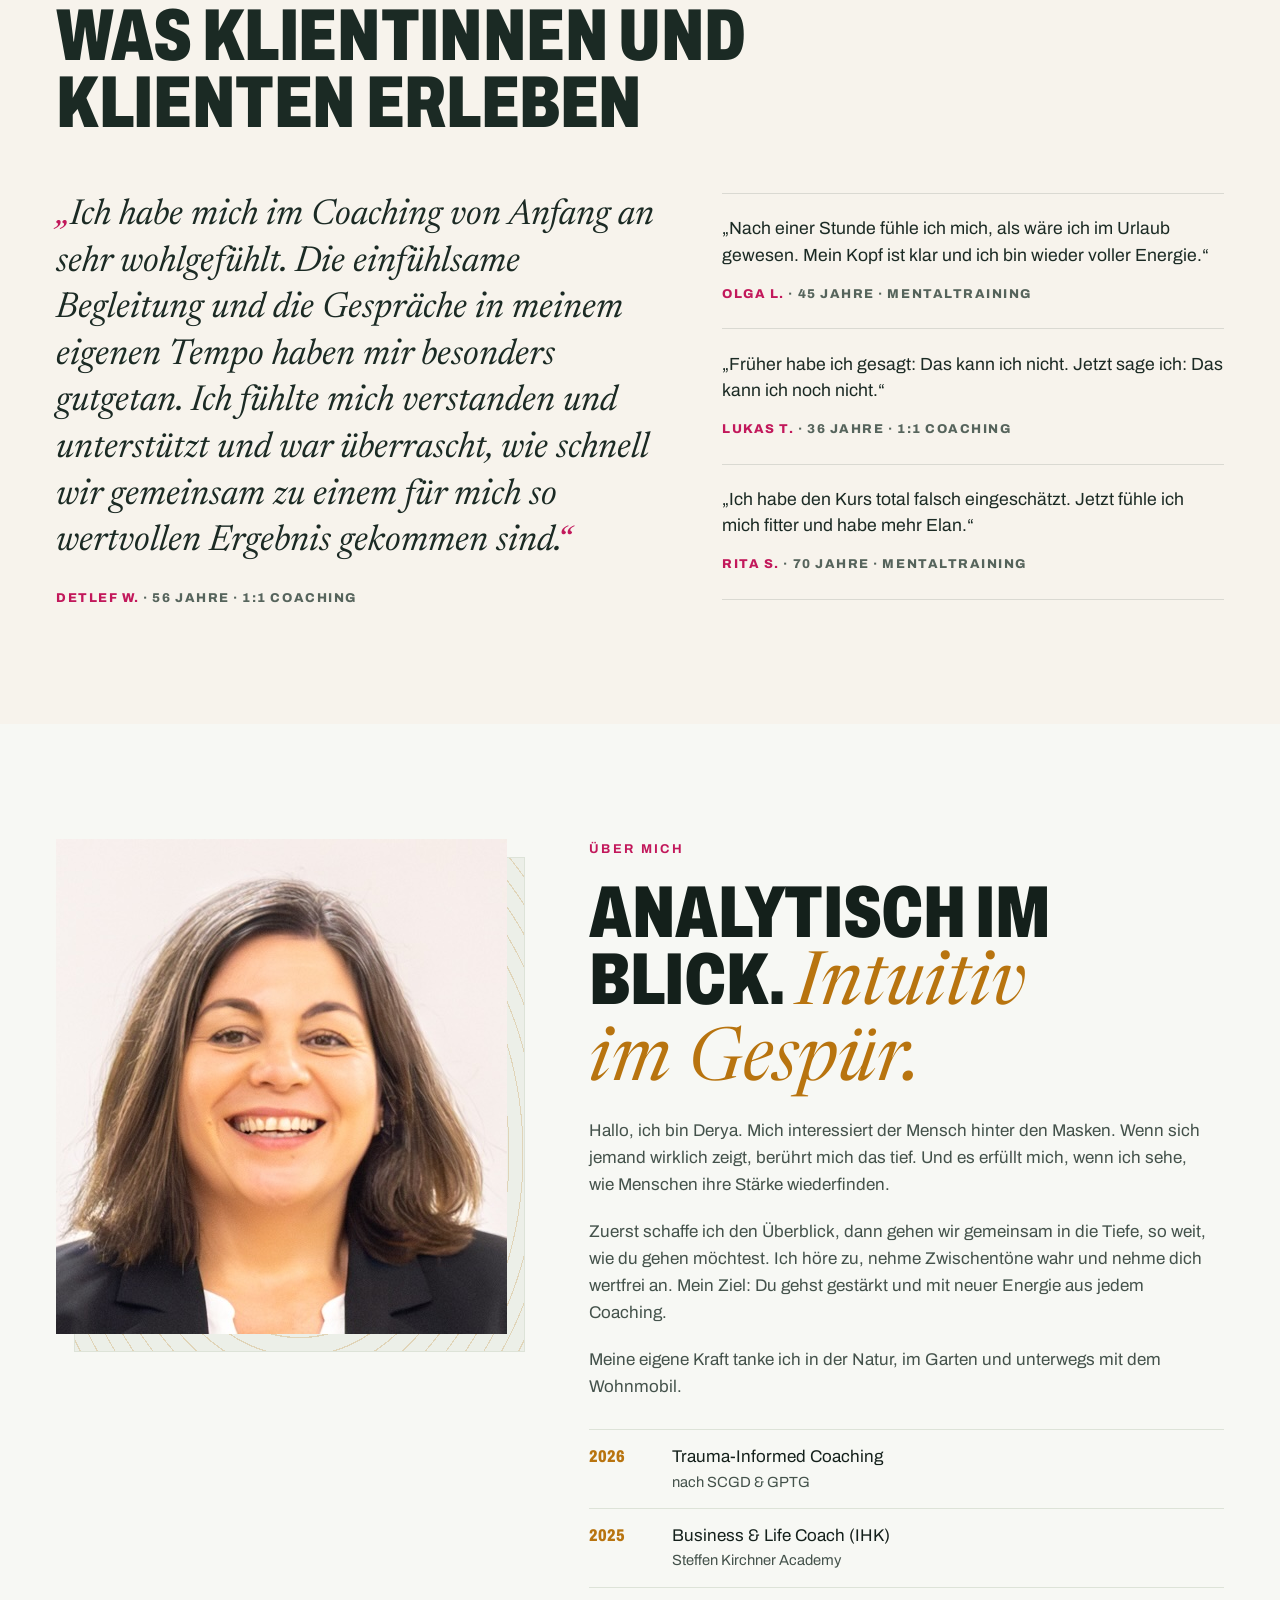
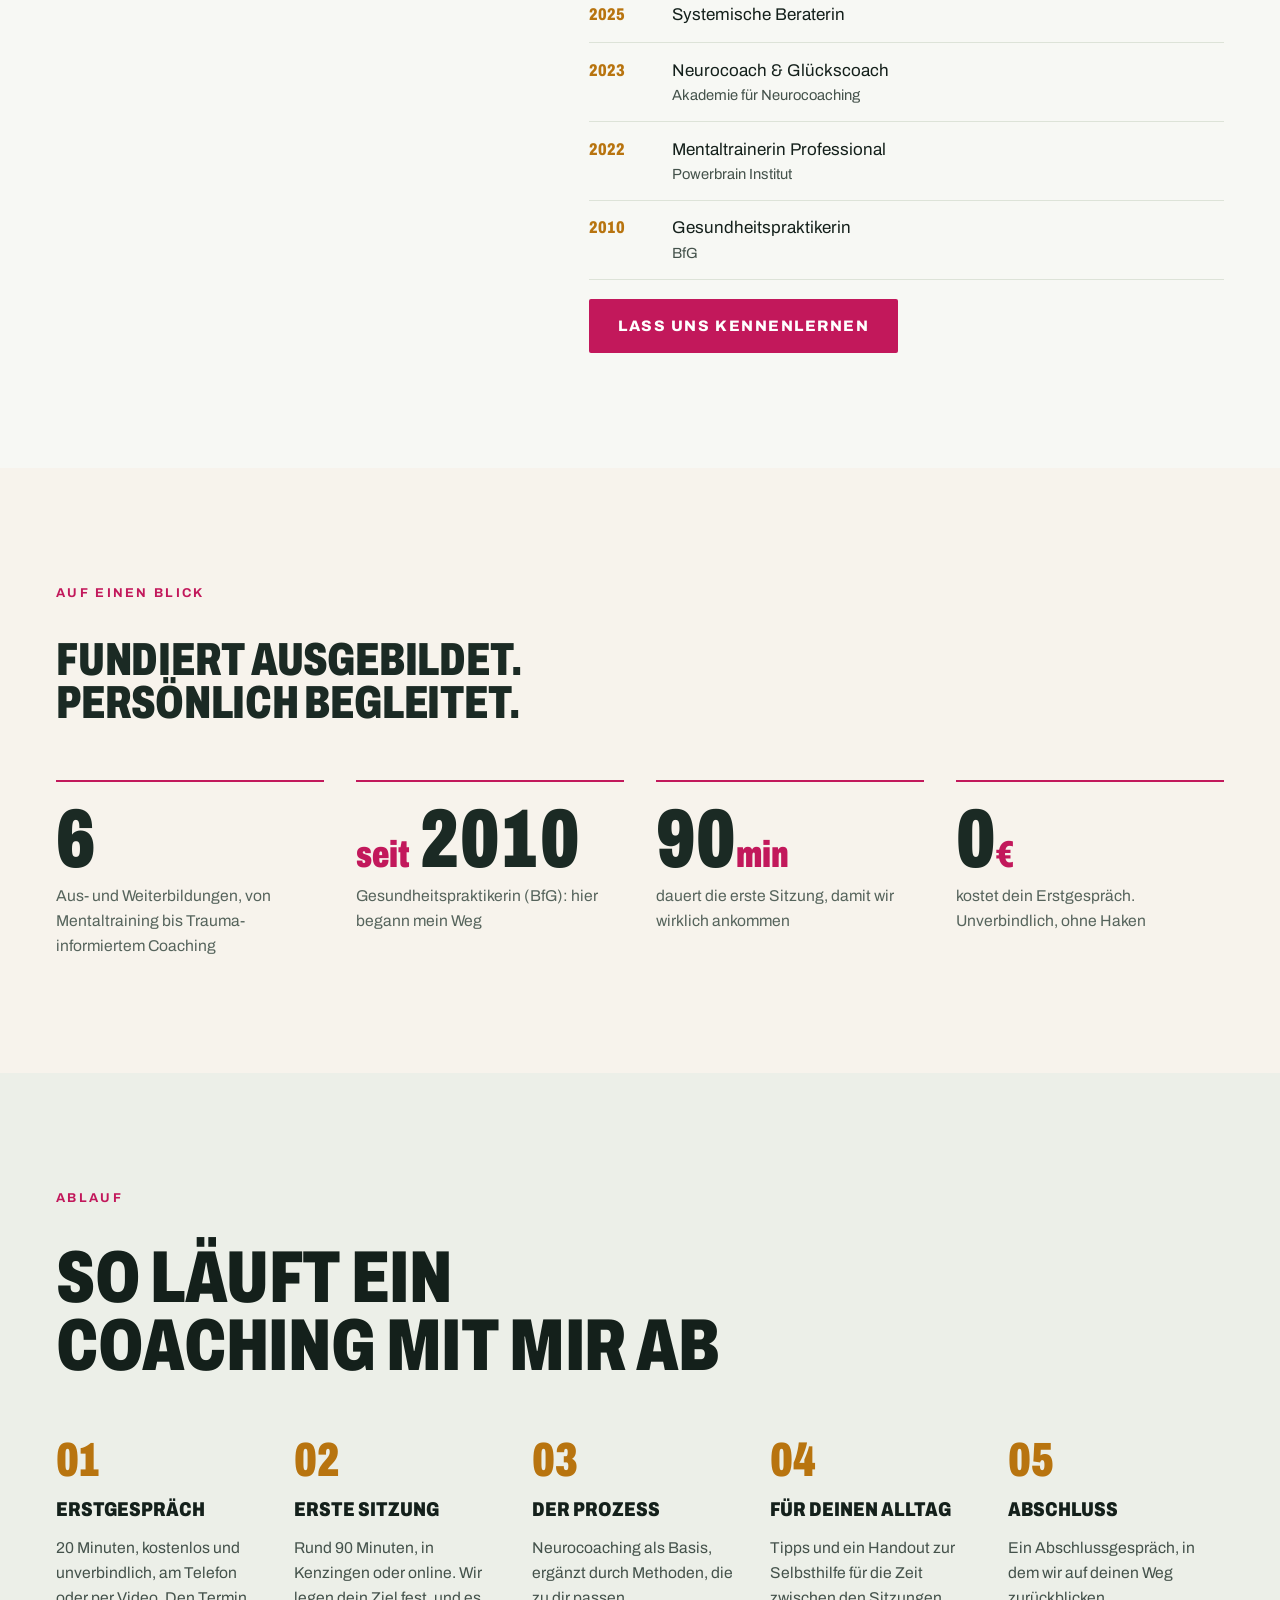
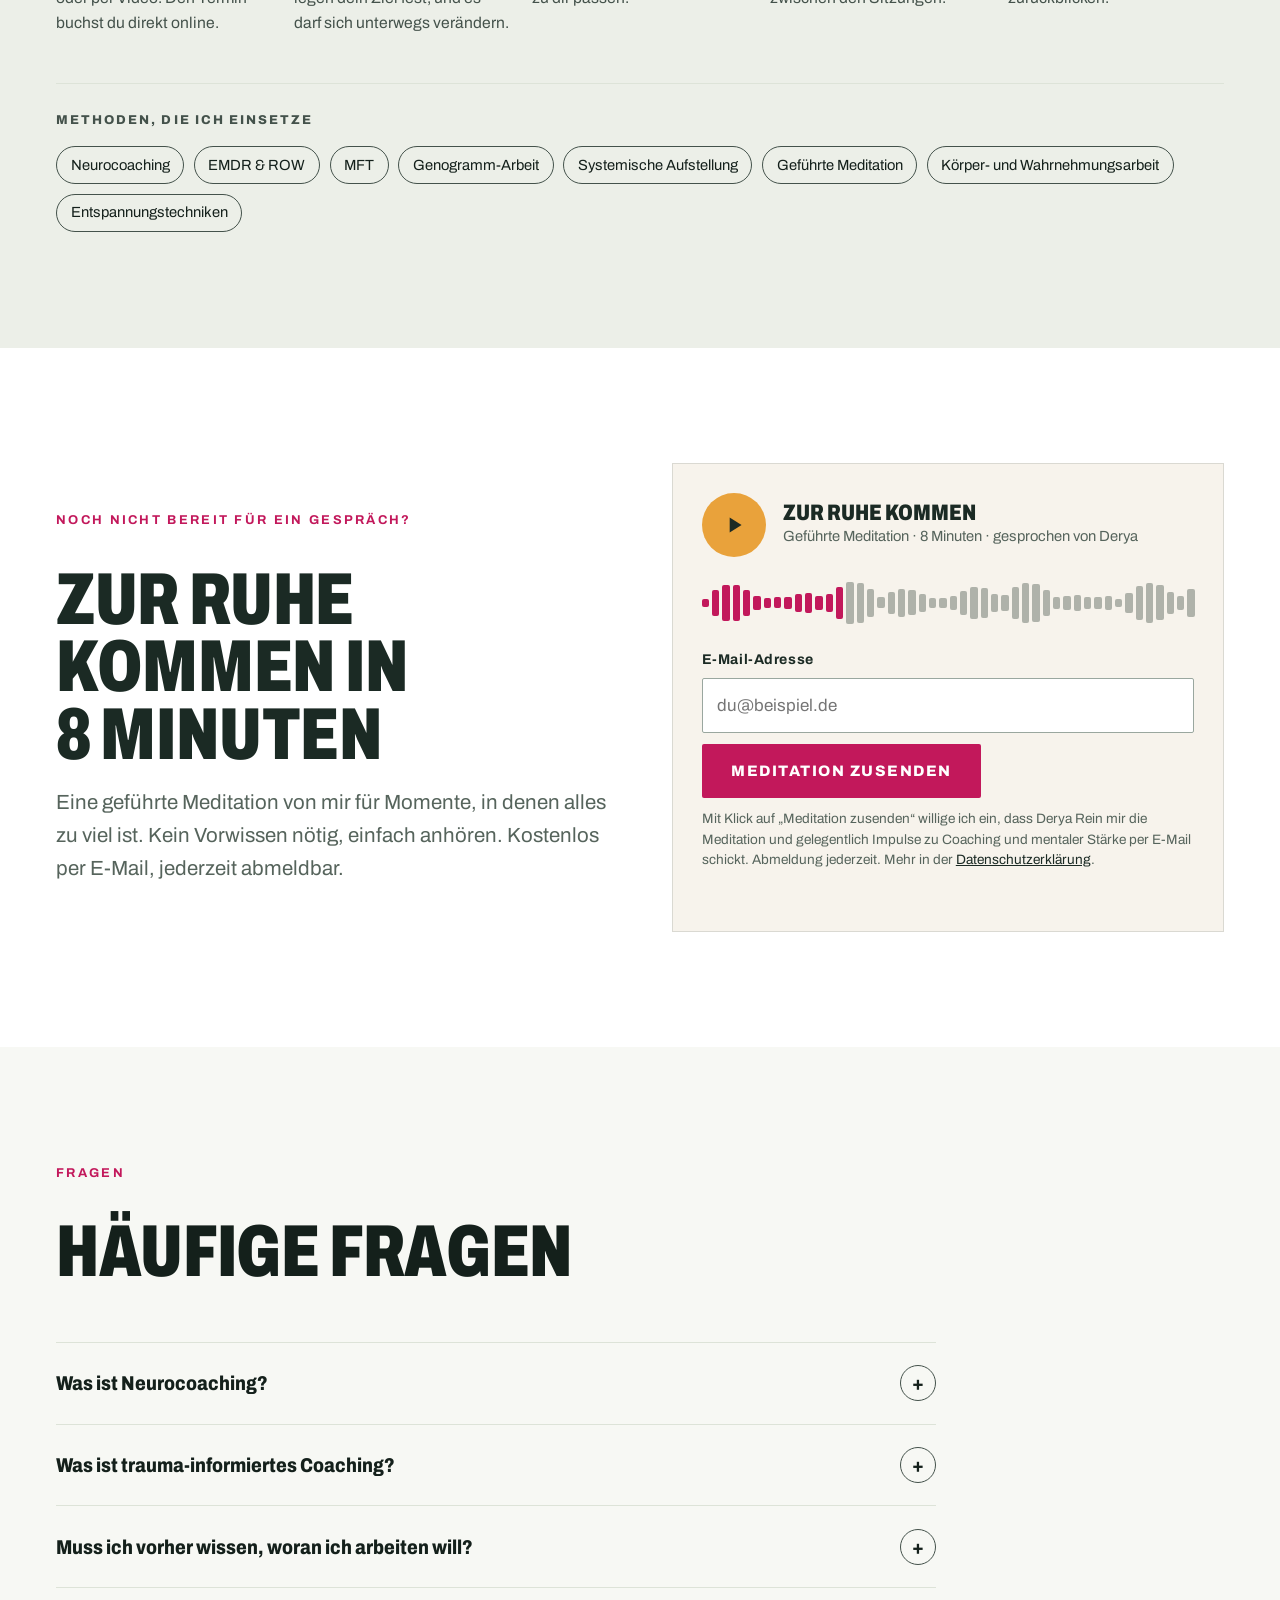
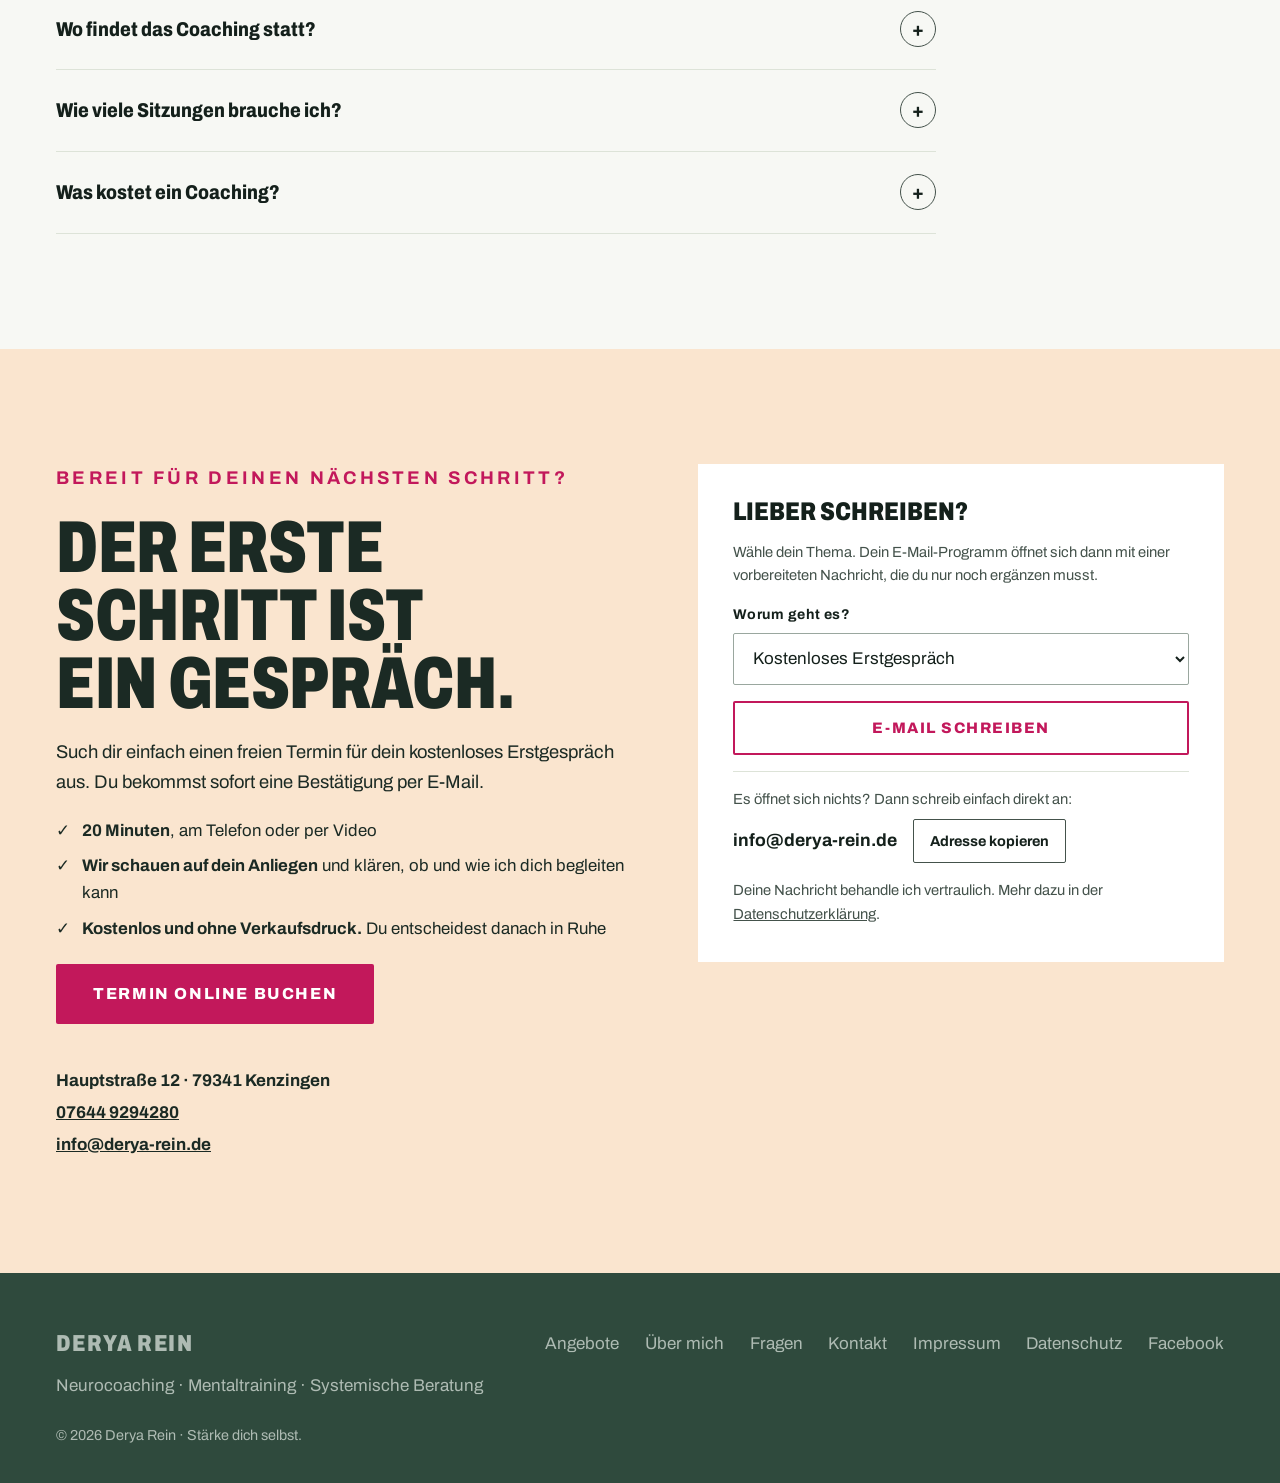
==== commit aab1ffcb: "Klare Button-Rangordnung in Magenta Hauptaktion (Termin buchen) satt Magenta, jetzt auch „Lass uns k" ====
--- a/index.html
+++ b/index.html
@@ -116,10 +116,8 @@
   .btn:hover{transform:translateY(-2px);}
   .btn--sun{background:var(--sun); color:var(--night);}
   .btn--sun:hover{background:#F3B658;}
-  .btn--ghost{border-color:currentColor; color:var(--on-night); background:transparent;}
-  .btn--ghost:hover{background:var(--on-night); color:var(--night);}
-  .btn--ink{background:var(--ink); color:var(--sage);}
-  .btn--ink:hover{background:#24342D;}
+  .btn--ghost{border-color:var(--accent); color:var(--accent); background:transparent;}  /* Nebenaktion */
+  .btn--ghost:hover{background:var(--accent); color:#FFFFFF;}
   .btn-row{display:flex; flex-wrap:wrap; gap:.9rem; align-items:center;}
 
   /* Header */
@@ -609,19 +607,19 @@
           <h3 class="pillar-name">Stärke gewinnen</h3>
           <p class="pillar-quote">„Ich zweifle ständig an mir und stelle mich hinten an.“</p>
           <p><strong>Was sich verändert:</strong> Du fühlst dich entlastet, hast mehr Energie, nimmst dich selbst an und kannst dich besser abgrenzen.</p>
-          <a class="btn btn--ink" href="#kontakt" data-topic="Stärke gewinnen">Darüber sprechen</a>
+          <a class="btn btn--ghost" href="#kontakt" data-topic="Stärke gewinnen">Darüber sprechen</a>
         </article>
         <article class="pillar">
           <h3 class="pillar-name">Grenzen sprengen</h3>
           <p class="pillar-quote">„Ich trage alte Lasten mit mir und komme nicht los.“</p>
           <p><strong>Was sich verändert:</strong> Du gewinnst die Entscheidungskraft, Altes loszulassen, und erkennst, dass die Lösung in dir liegt.</p>
-          <a class="btn btn--ink" href="#kontakt" data-topic="Grenzen sprengen">Darüber sprechen</a>
+          <a class="btn btn--ghost" href="#kontakt" data-topic="Grenzen sprengen">Darüber sprechen</a>
         </article>
         <article class="pillar">
           <h3 class="pillar-name">Neue Wege</h3>
           <p class="pillar-quote">„Ich spüre, da ist mehr, aber ich weiß nicht wohin.“</p>
           <p><strong>Was sich verändert:</strong> Du entwickelst eine Vision, triffst Entscheidungen aus freiem Willen und gehst mutig den ersten Schritt.</p>
-          <a class="btn btn--ink" href="#kontakt" data-topic="Neue Wege">Darüber sprechen</a>
+          <a class="btn btn--ghost" href="#kontakt" data-topic="Neue Wege">Darüber sprechen</a>
         </article>
       </div>
     </div>
@@ -677,7 +675,7 @@
           <li><span class="yr">2022</span><span>Mentaltrainerin Professional <span class="org">Powerbrain Institut</span></span></li>
           <li><span class="yr">2010</span><span>Gesundheitspraktikerin <span class="org">BfG</span></span></li>
         </ol>
-        <div><a class="btn btn--ink" href="#kontakt" data-book>Lass uns kennenlernen</a></div>
+        <div><a class="btn btn--sun" href="#kontakt" data-book>Lass uns kennenlernen</a></div>
       </div>
     </div>
   </section>
@@ -830,7 +828,7 @@
             <option>Workshop für Organisation</option>
           </select>
         </div>
-        <a class="btn btn--ink" id="mail-cta" href="mailto:info@derya-rein.de?subject=Anfrage%3A%20Kostenloses%20Erstgespr%C3%A4ch">E-Mail schreiben</a>
+        <a class="btn btn--ghost" id="mail-cta" href="mailto:info@derya-rein.de?subject=Anfrage%3A%20Kostenloses%20Erstgespr%C3%A4ch">E-Mail schreiben</a>
         <div class="mail-fallback">
           <p class="fine">Es öffnet sich nichts? Dann schreib einfach direkt an:</p>
           <div class="mail-copy">
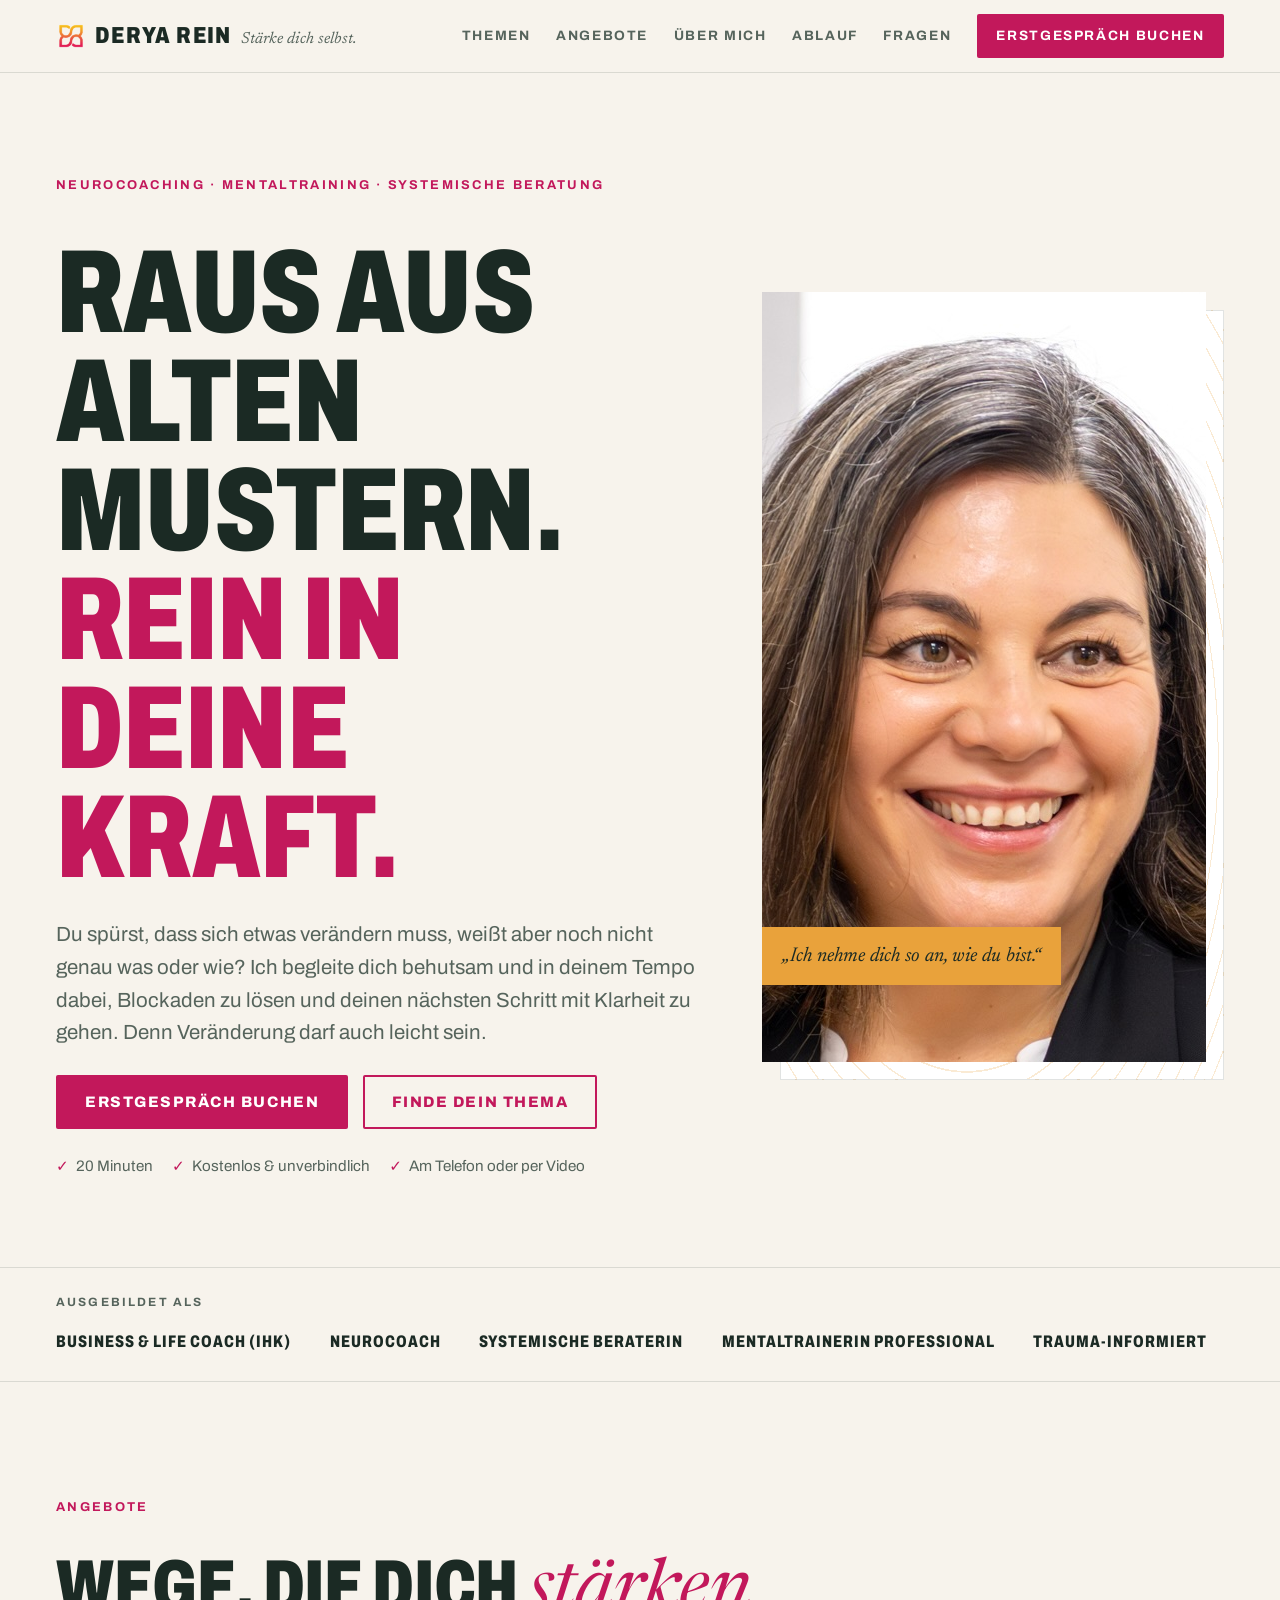
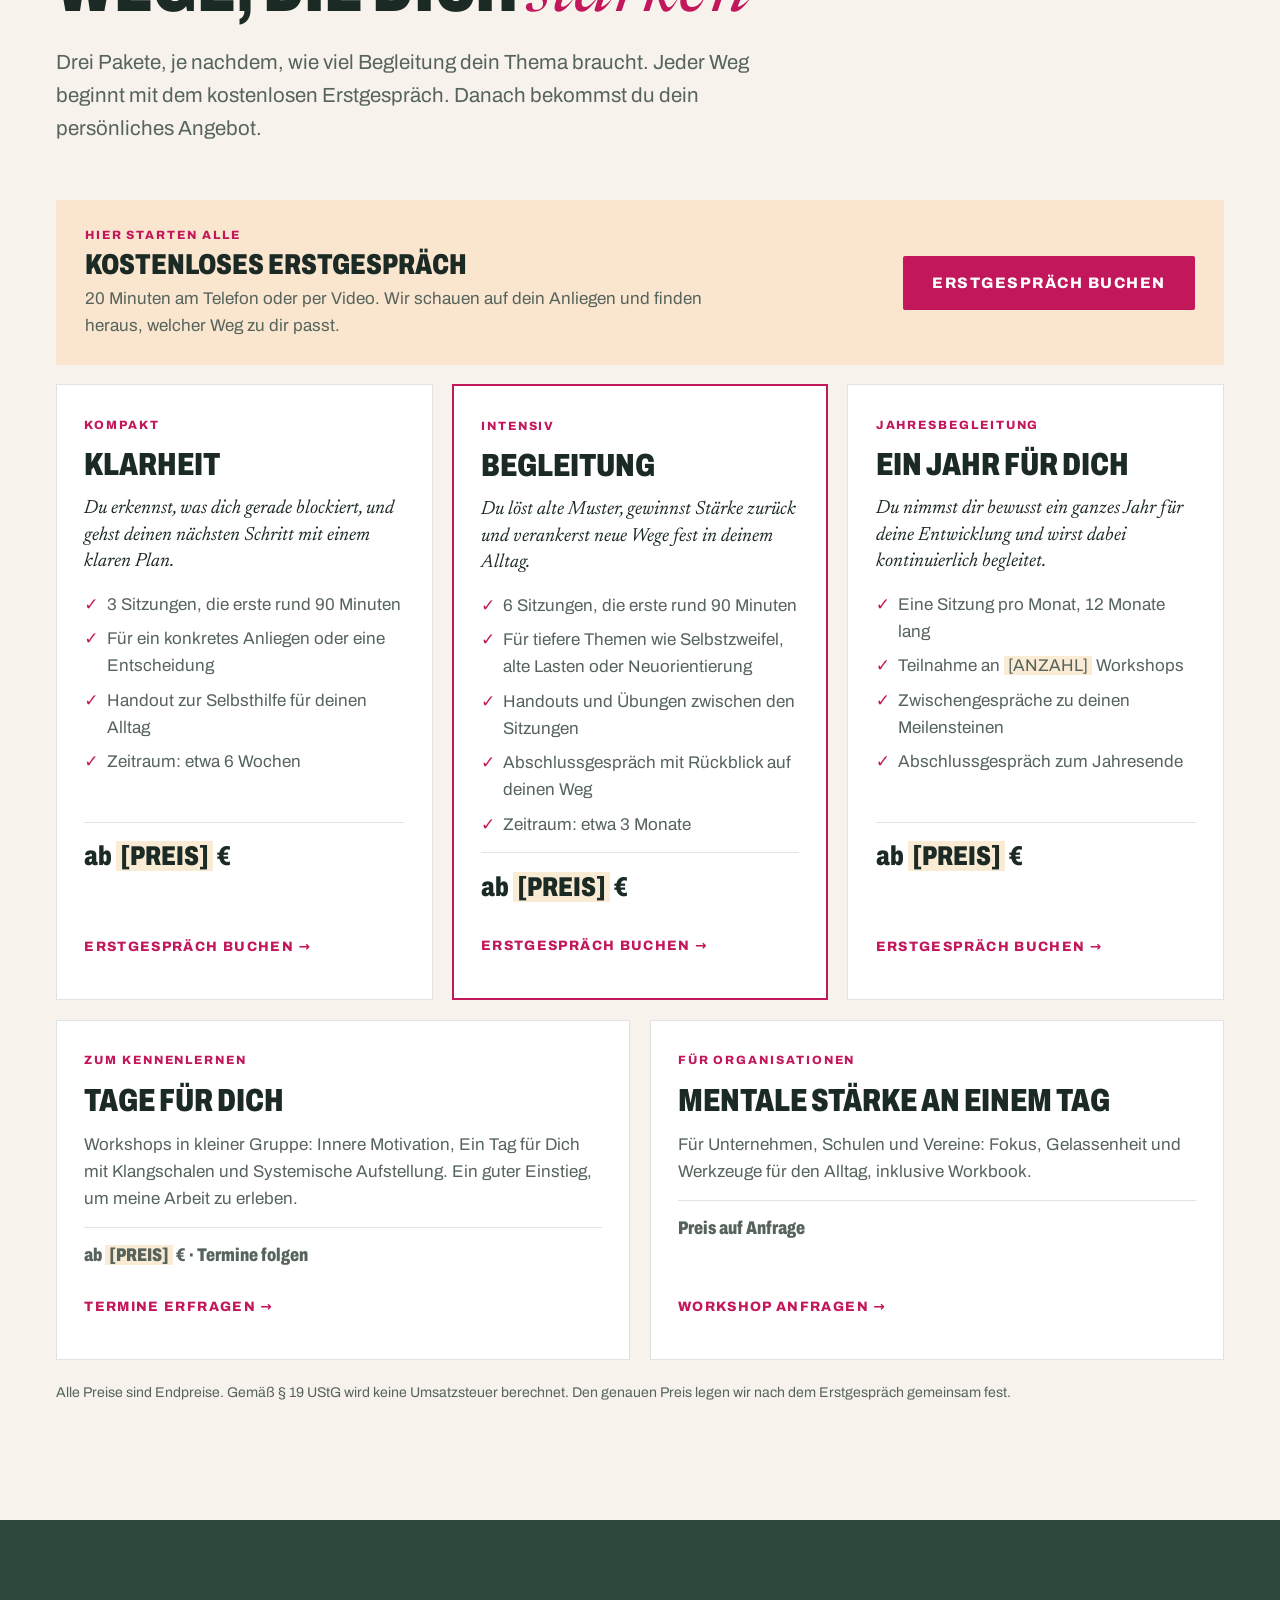
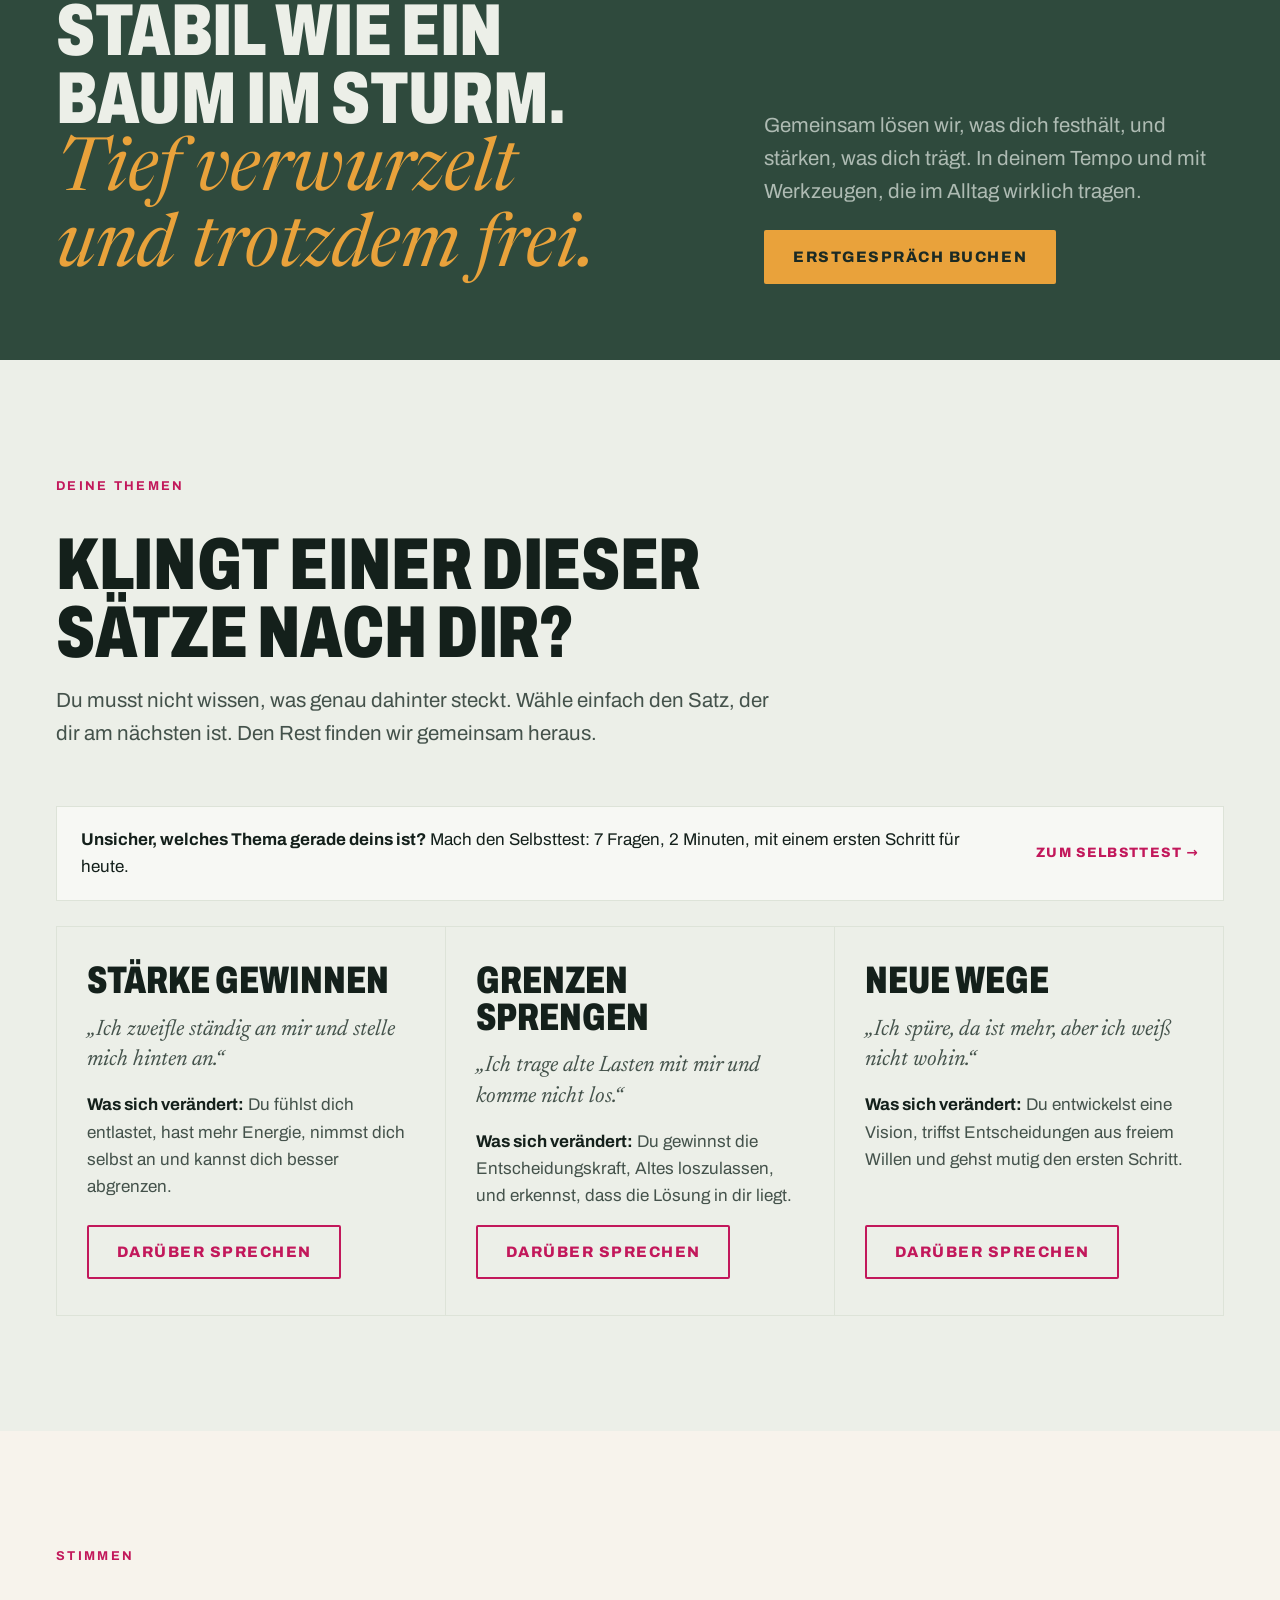
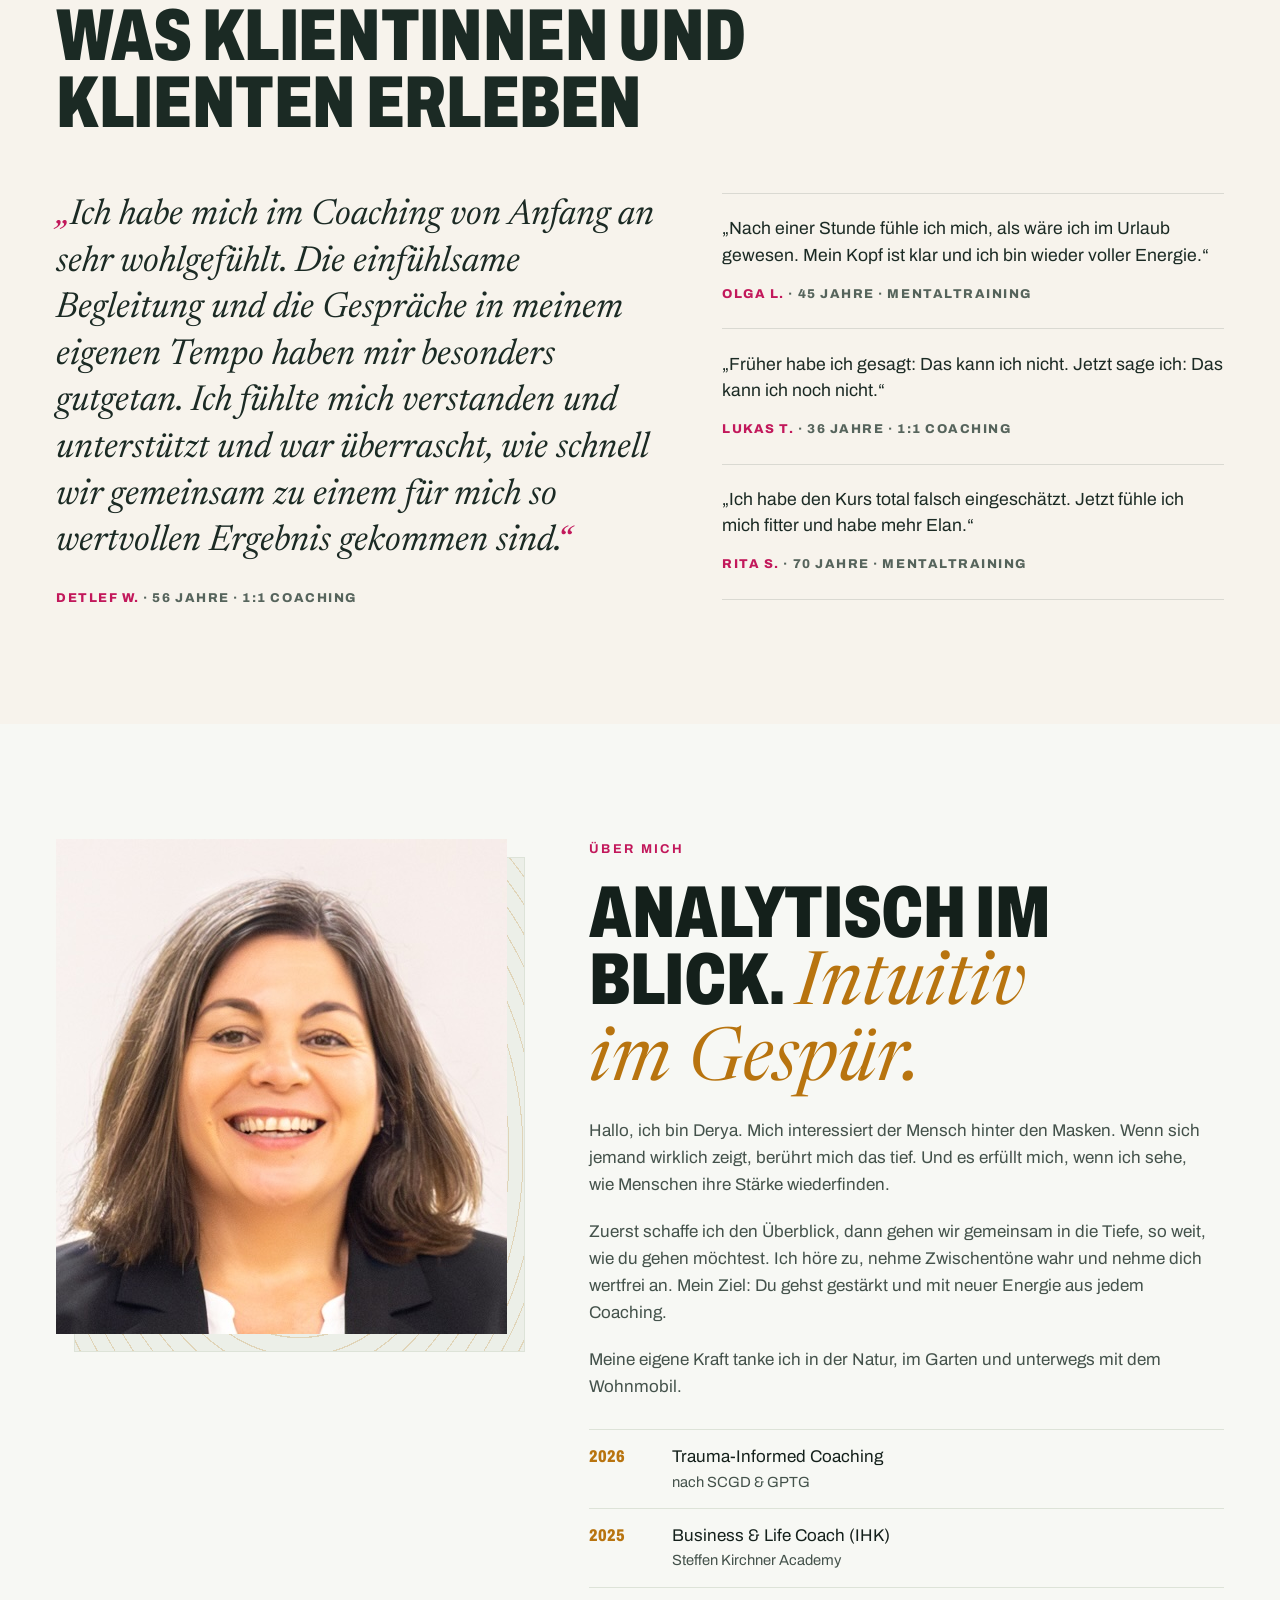
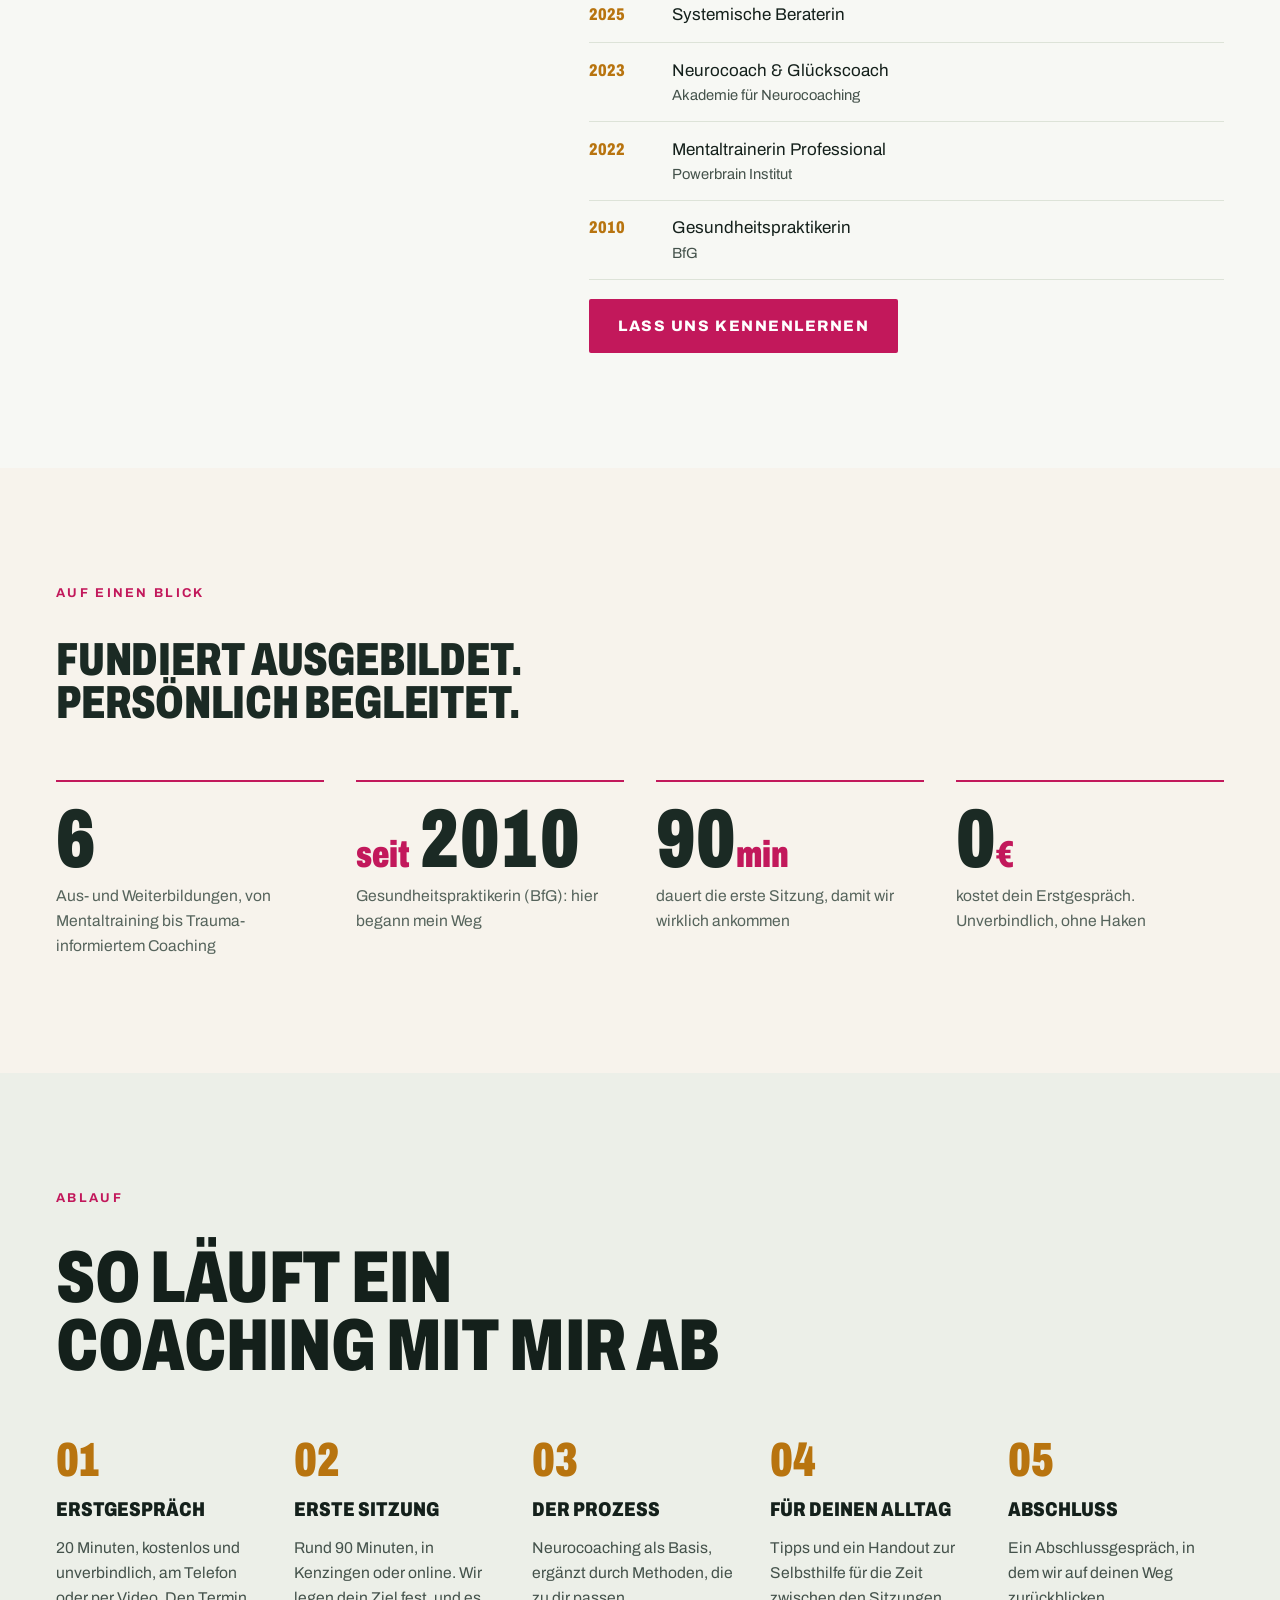
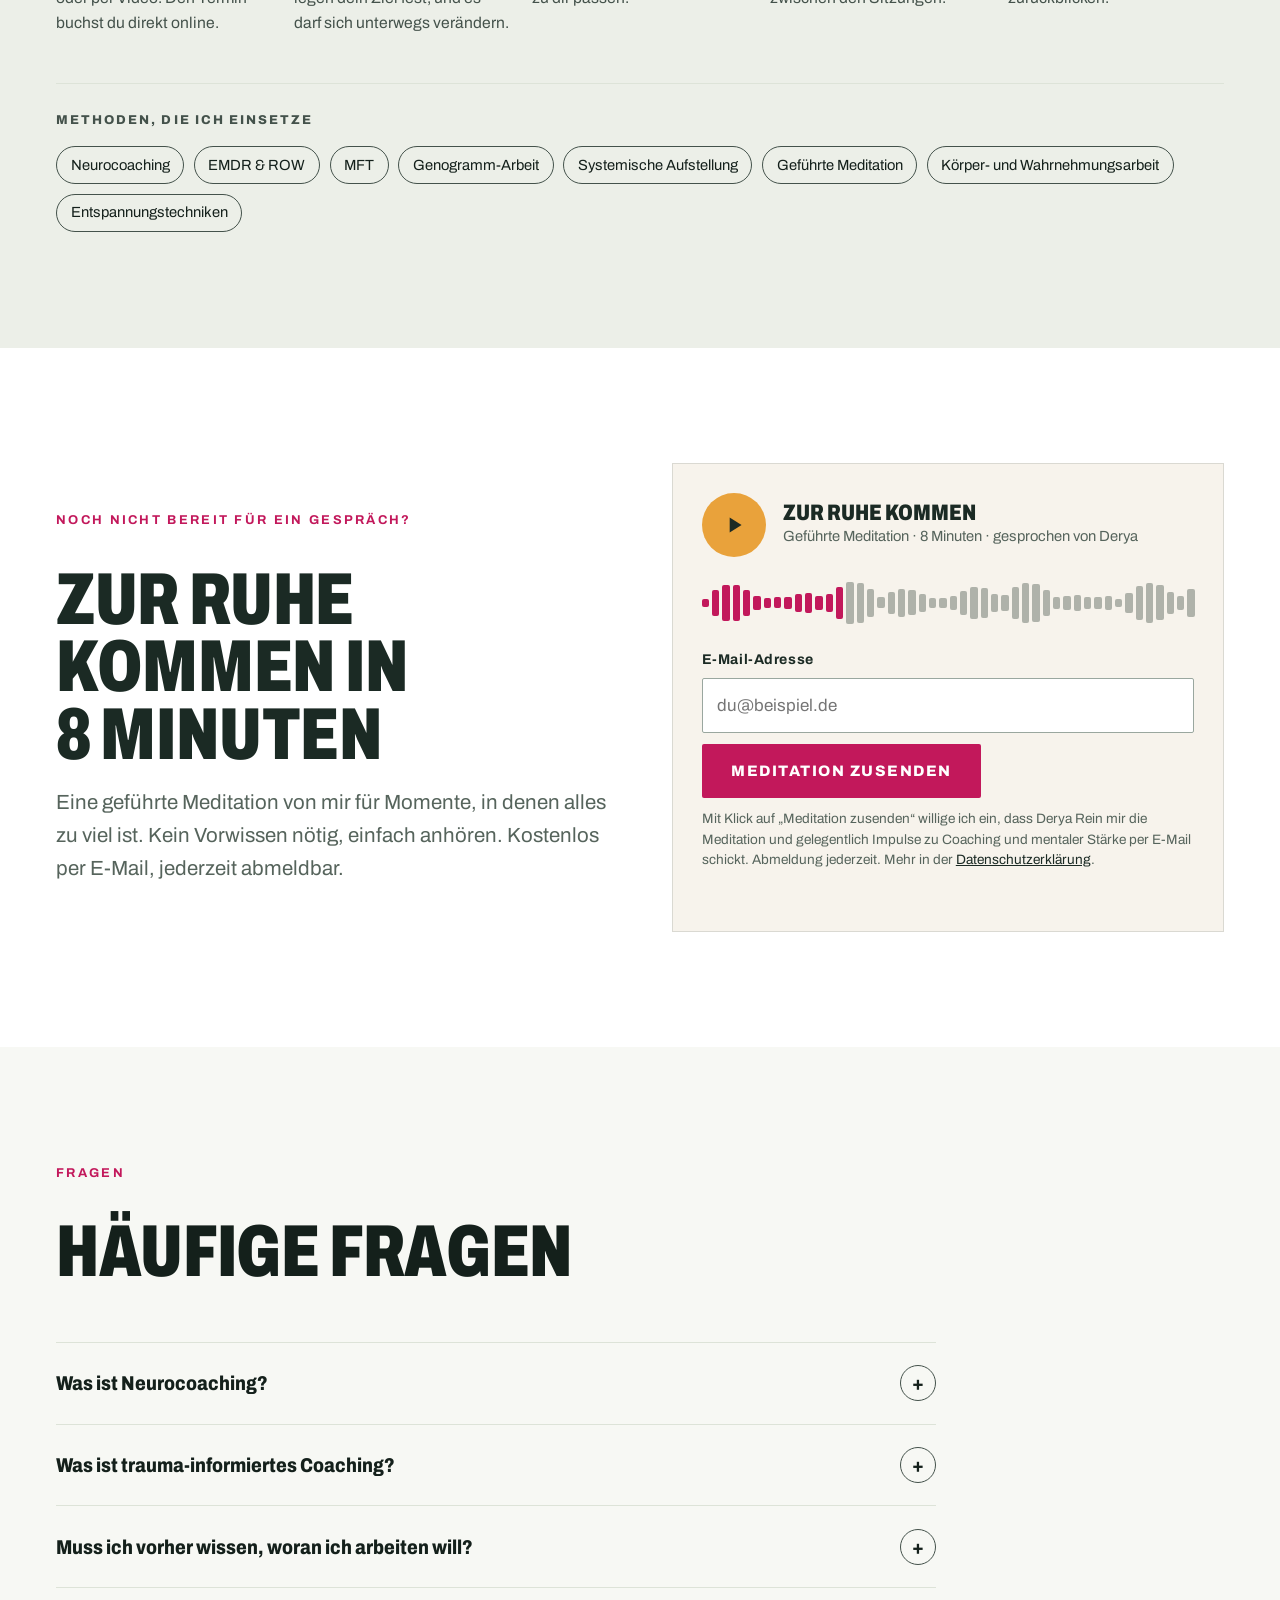
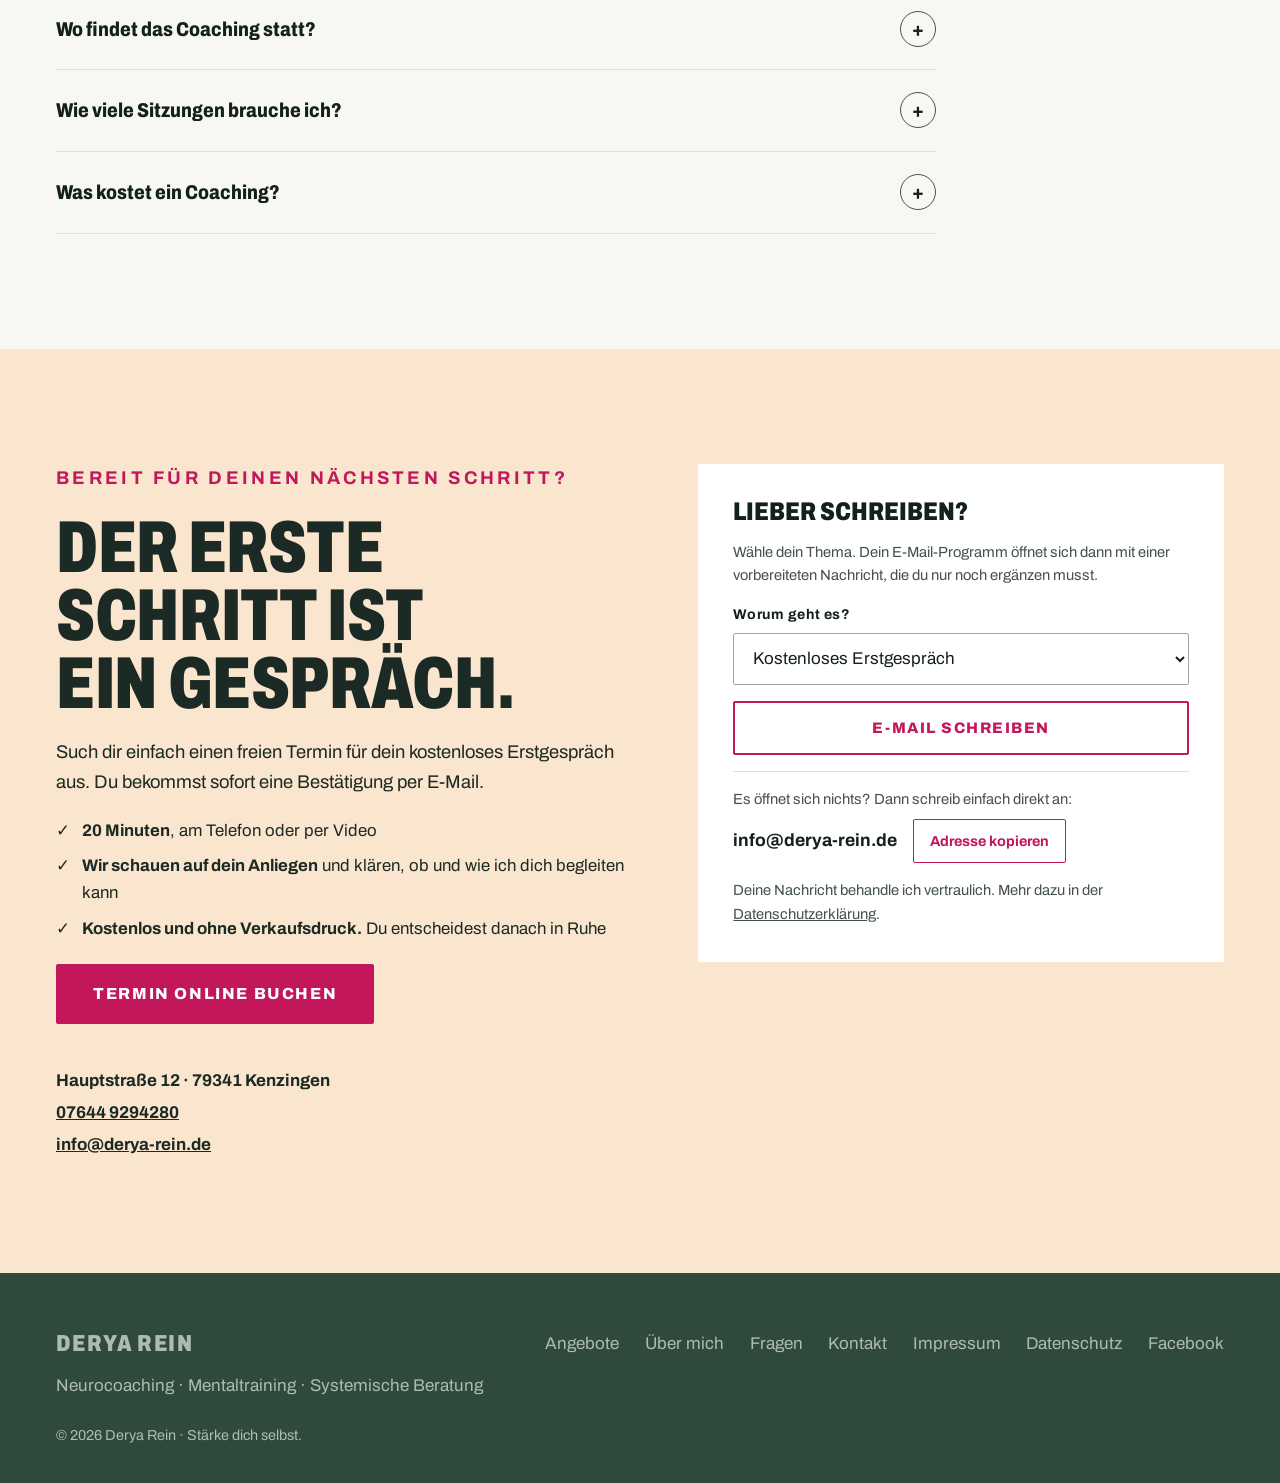
==== commit ec6374f5: "Button „Adresse kopieren“ in Magenta Co-Authored-By: Claude Opus 5.5 <noreply@anthropic.com> Claude-" ====
--- a/index.html
+++ b/index.html
@@ -386,8 +386,8 @@
   .mail-fallback{border-top:1px solid var(--sage-2); padding-top:1rem; display:flex; flex-direction:column; gap:.5rem;}
   .mail-copy{display:flex; flex-wrap:wrap; align-items:center; gap:.6rem 1rem;}
   .mail-address{font-weight:700; font-size:1.1rem; color:var(--ink); user-select:all; overflow-wrap:anywhere;}
-  .copy-btn{font:inherit; font-weight:700; font-size:.9rem; color:var(--ink); background:transparent; border:1px solid var(--ink-soft); border-radius:2px; padding:0 1rem; min-height:44px; cursor:pointer;}
-  .copy-btn:hover{background:var(--ink); color:var(--paper);}
+  .copy-btn{font:inherit; font-weight:700; font-size:.9rem; color:var(--accent); background:transparent; border:1px solid var(--accent); border-radius:2px; padding:0 1rem; min-height:44px; cursor:pointer;}
+  .copy-btn:hover{background:var(--accent); color:#FFFFFF;}
 
   /* Online-Buchung */
   .talk-facts{list-style:none; margin:0; padding:0; display:flex; flex-direction:column; gap:.55rem; font-size:1.05rem;}
